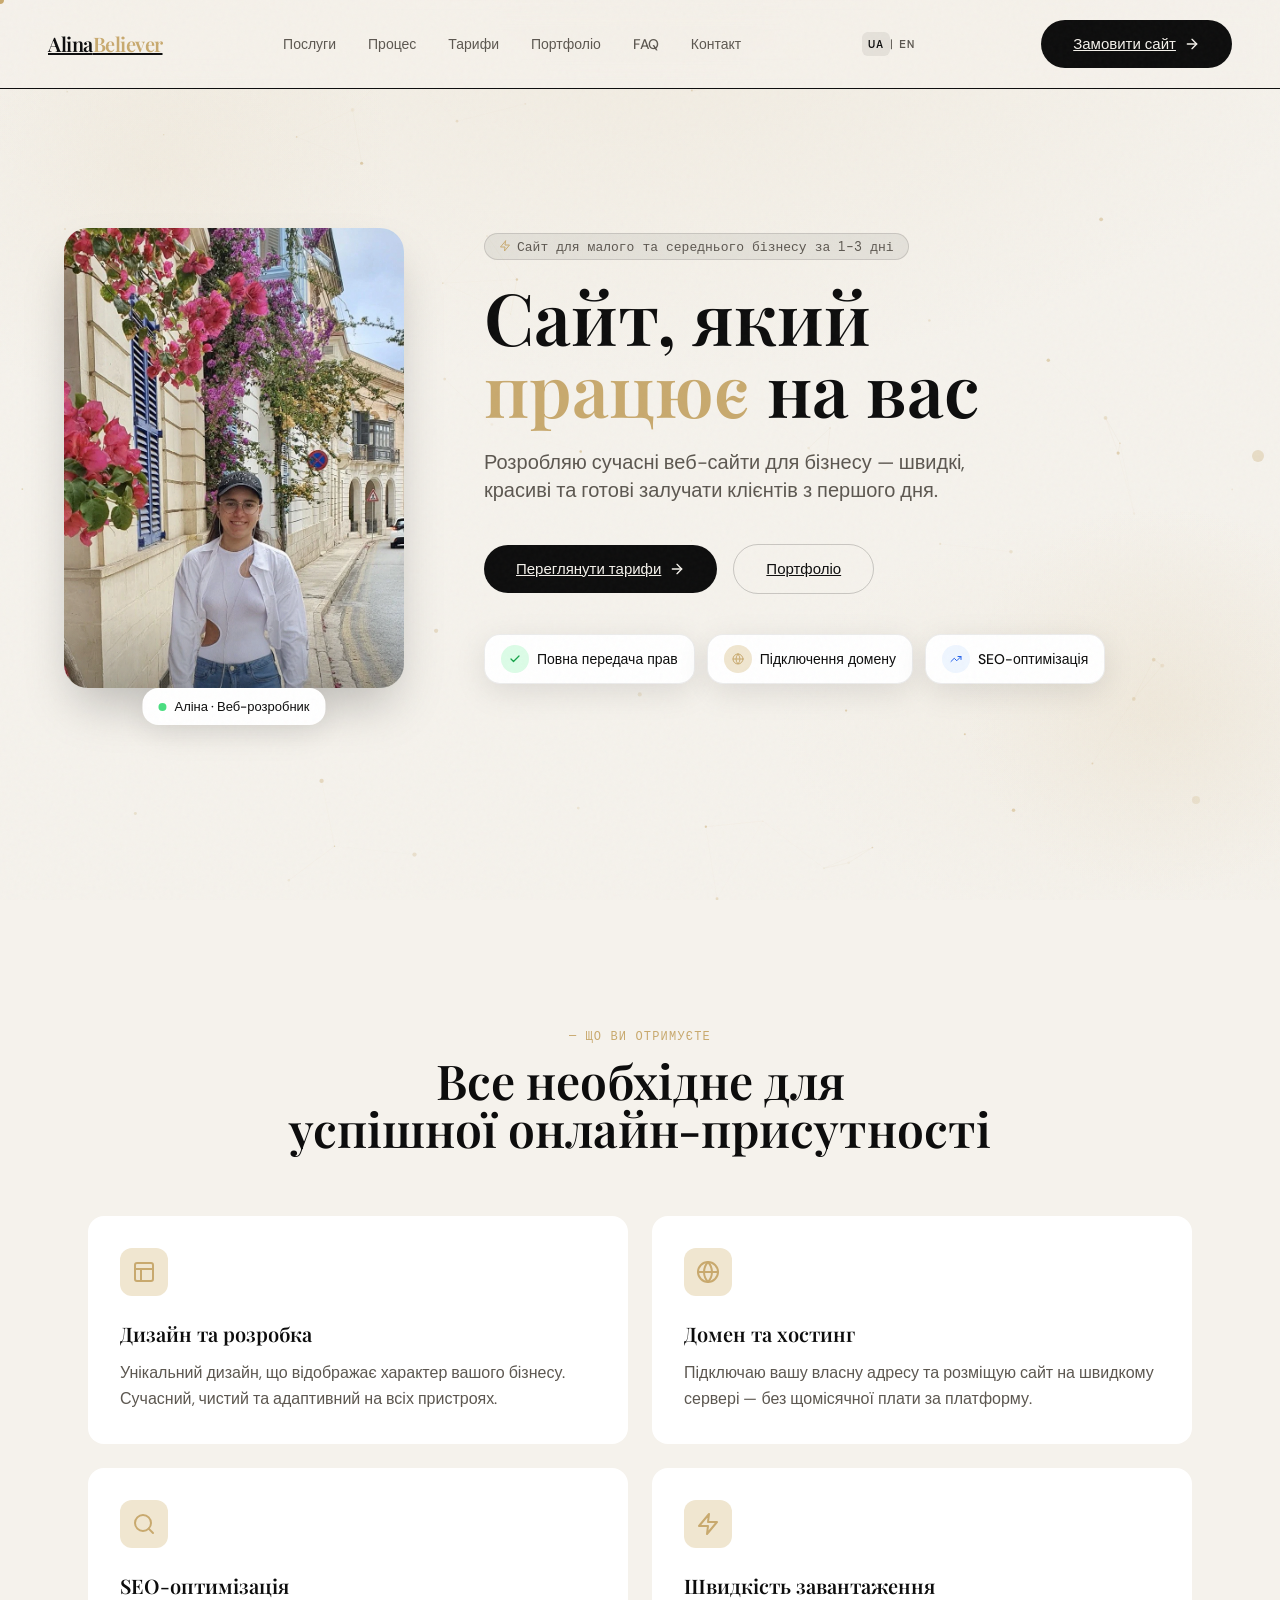
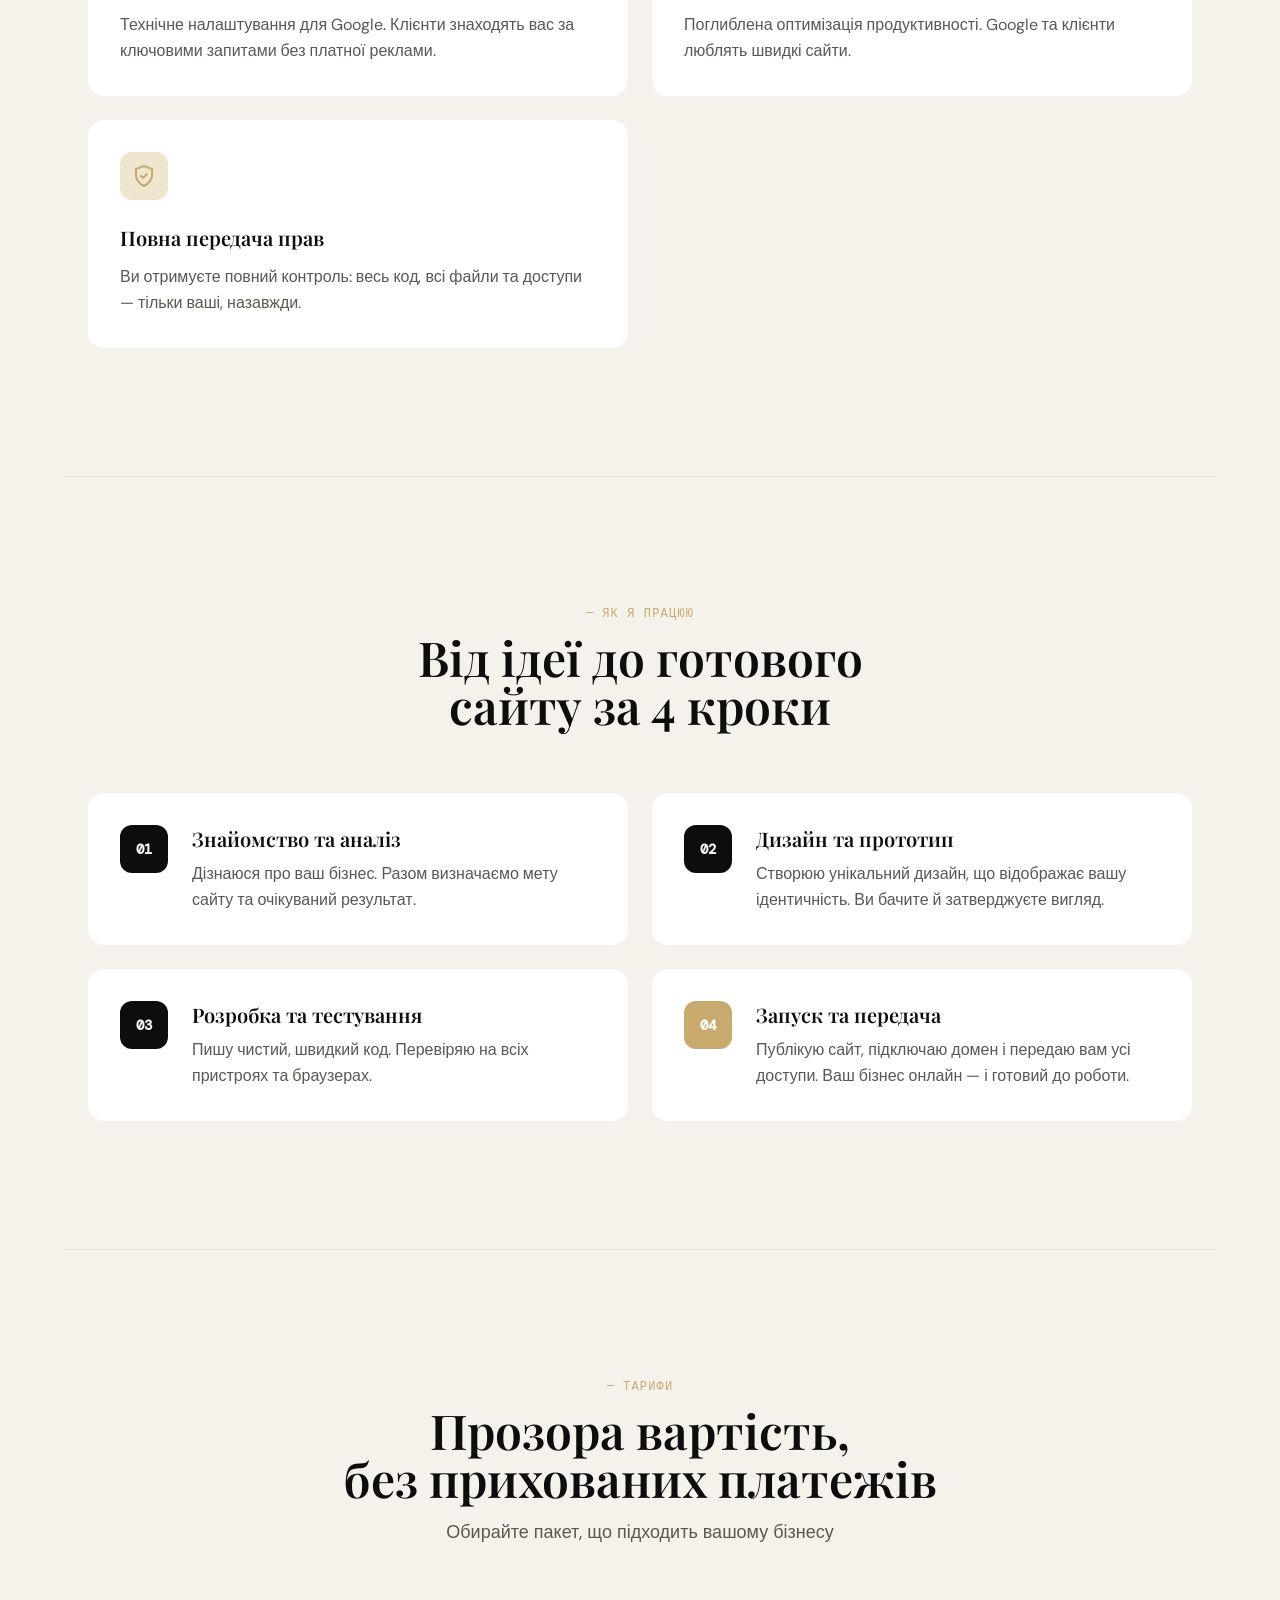
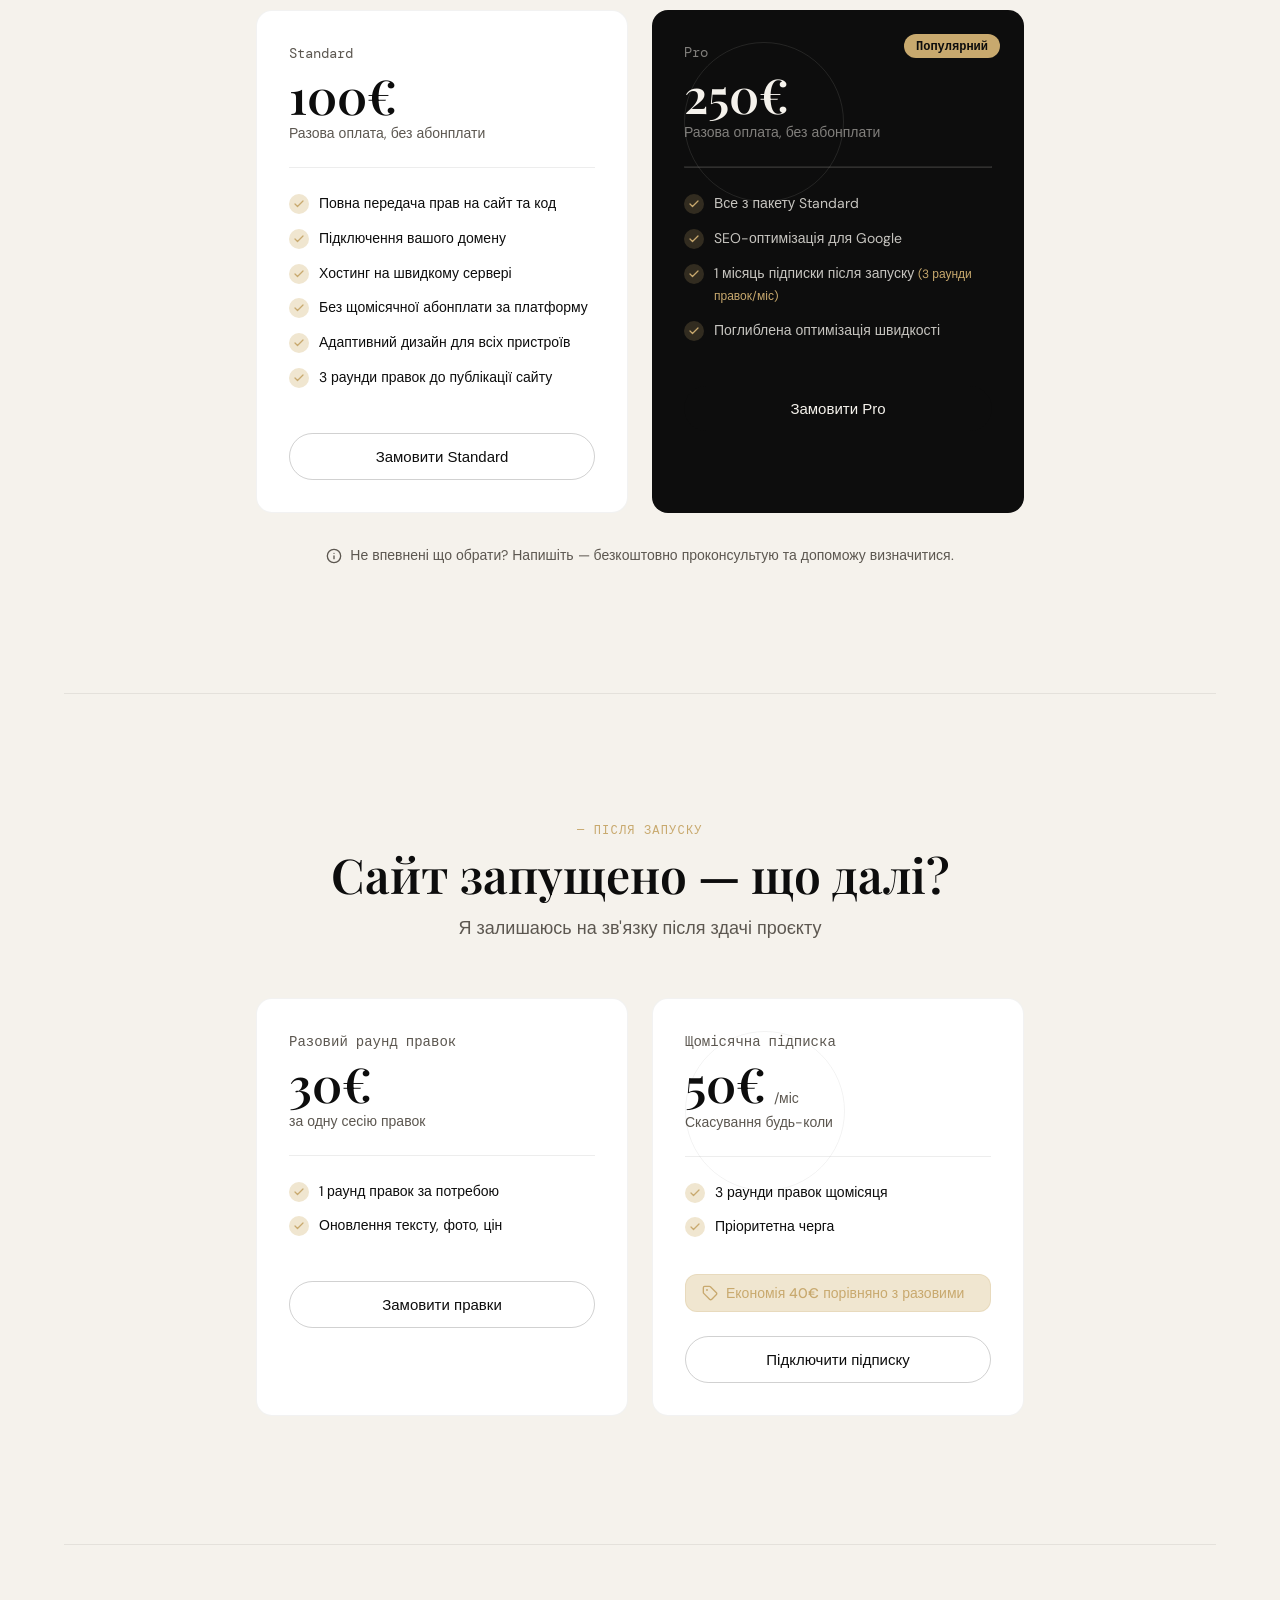
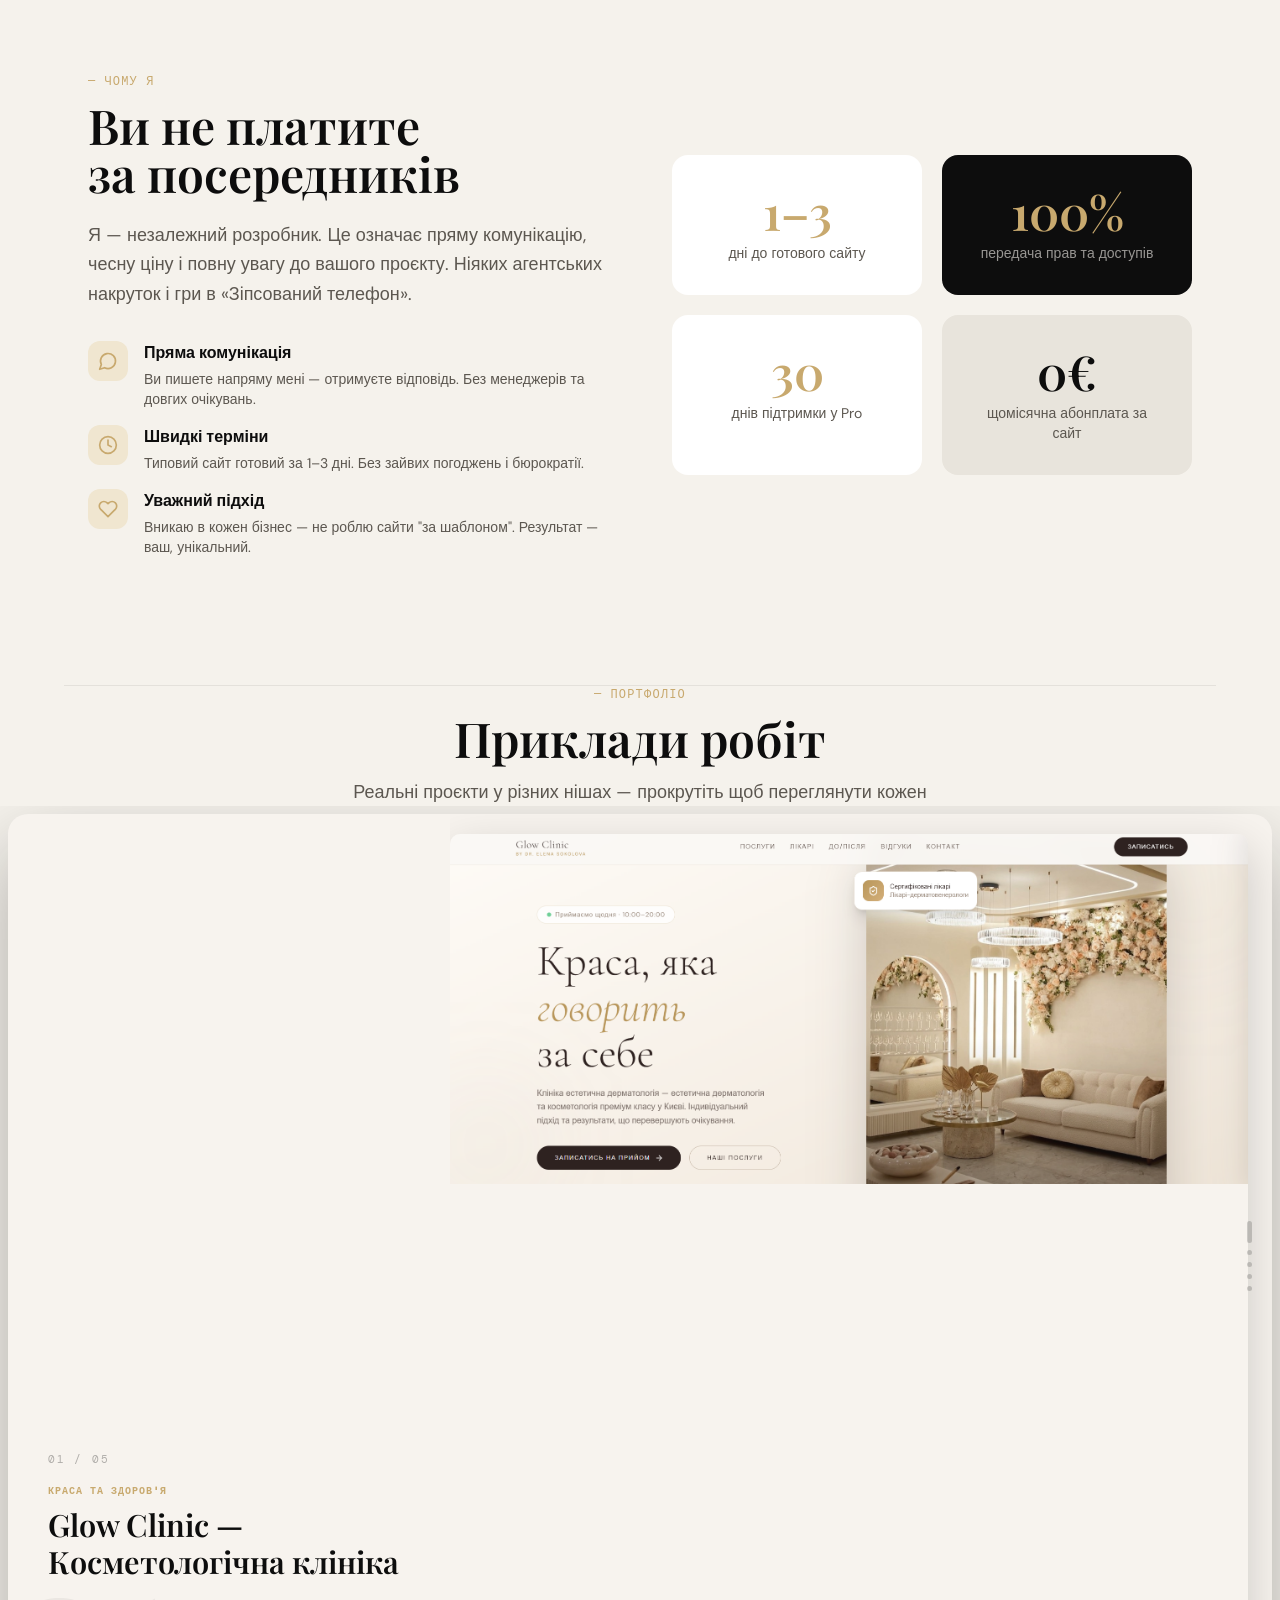
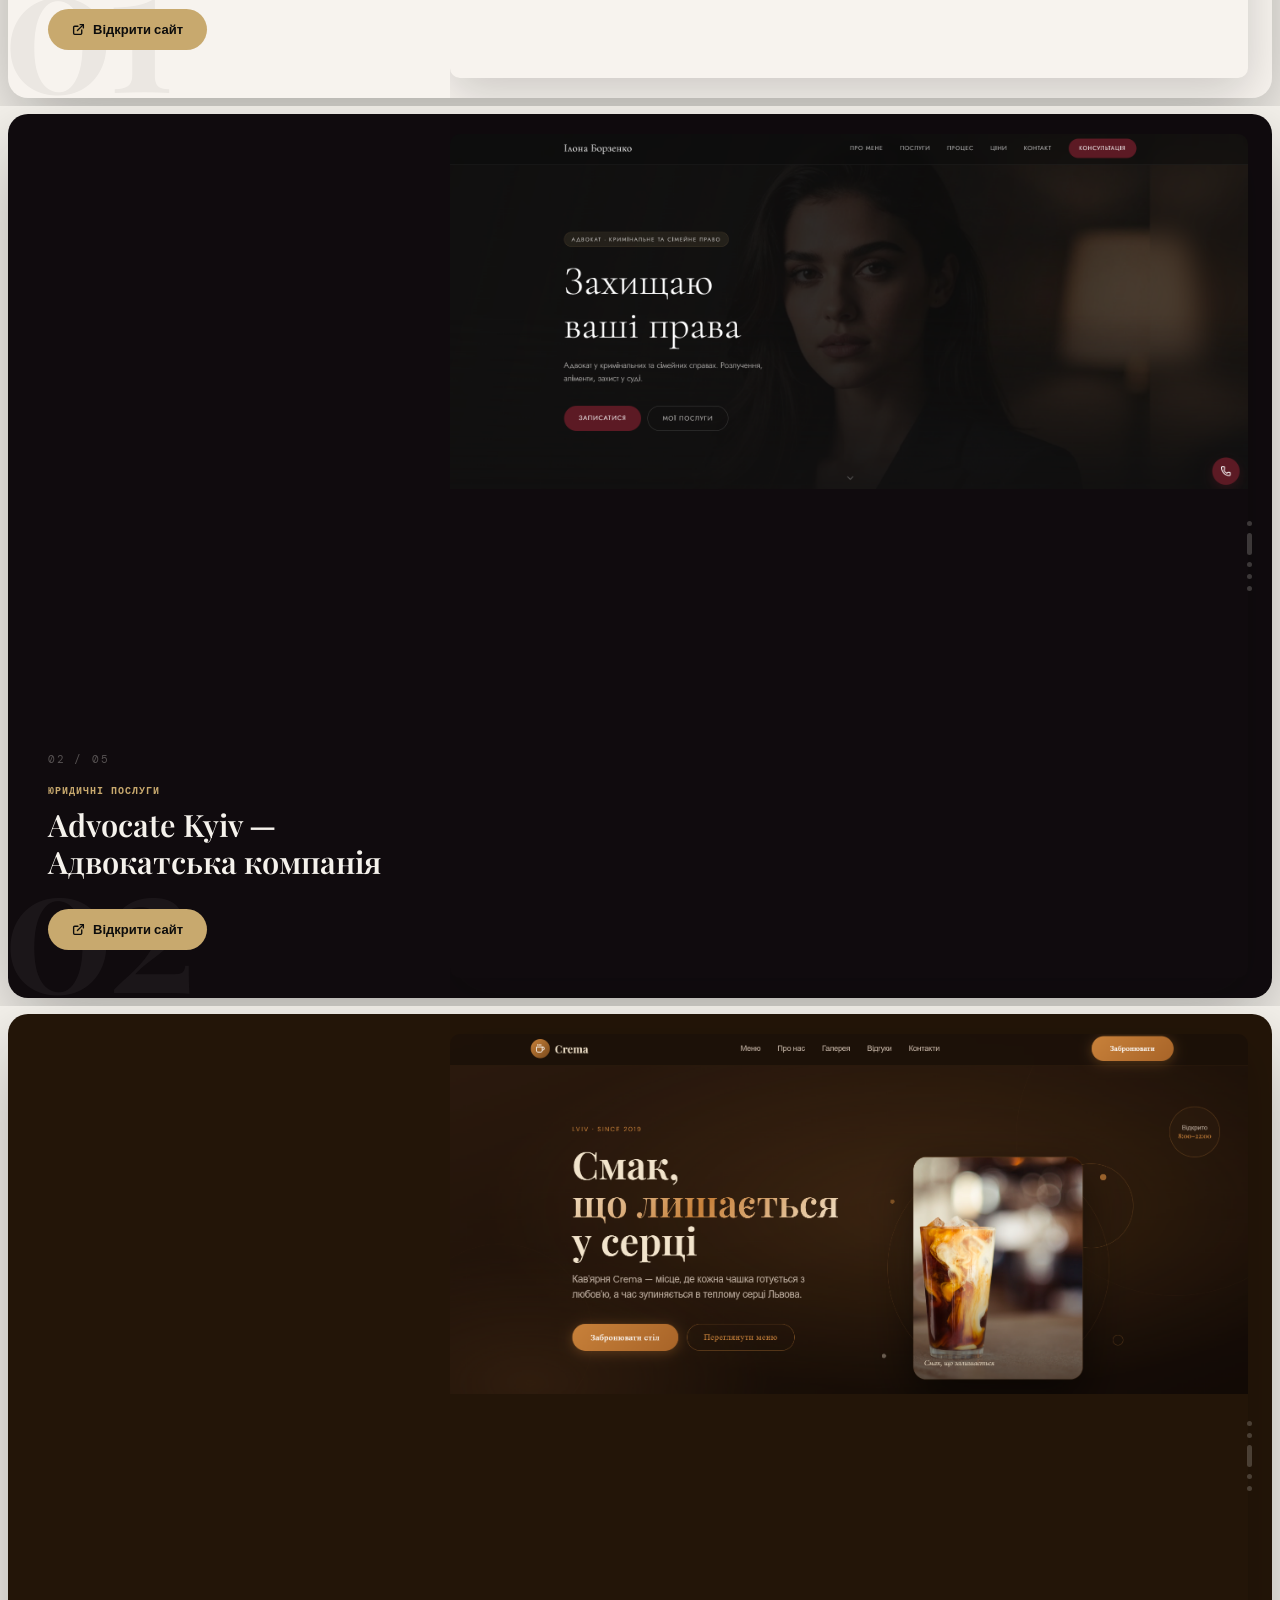
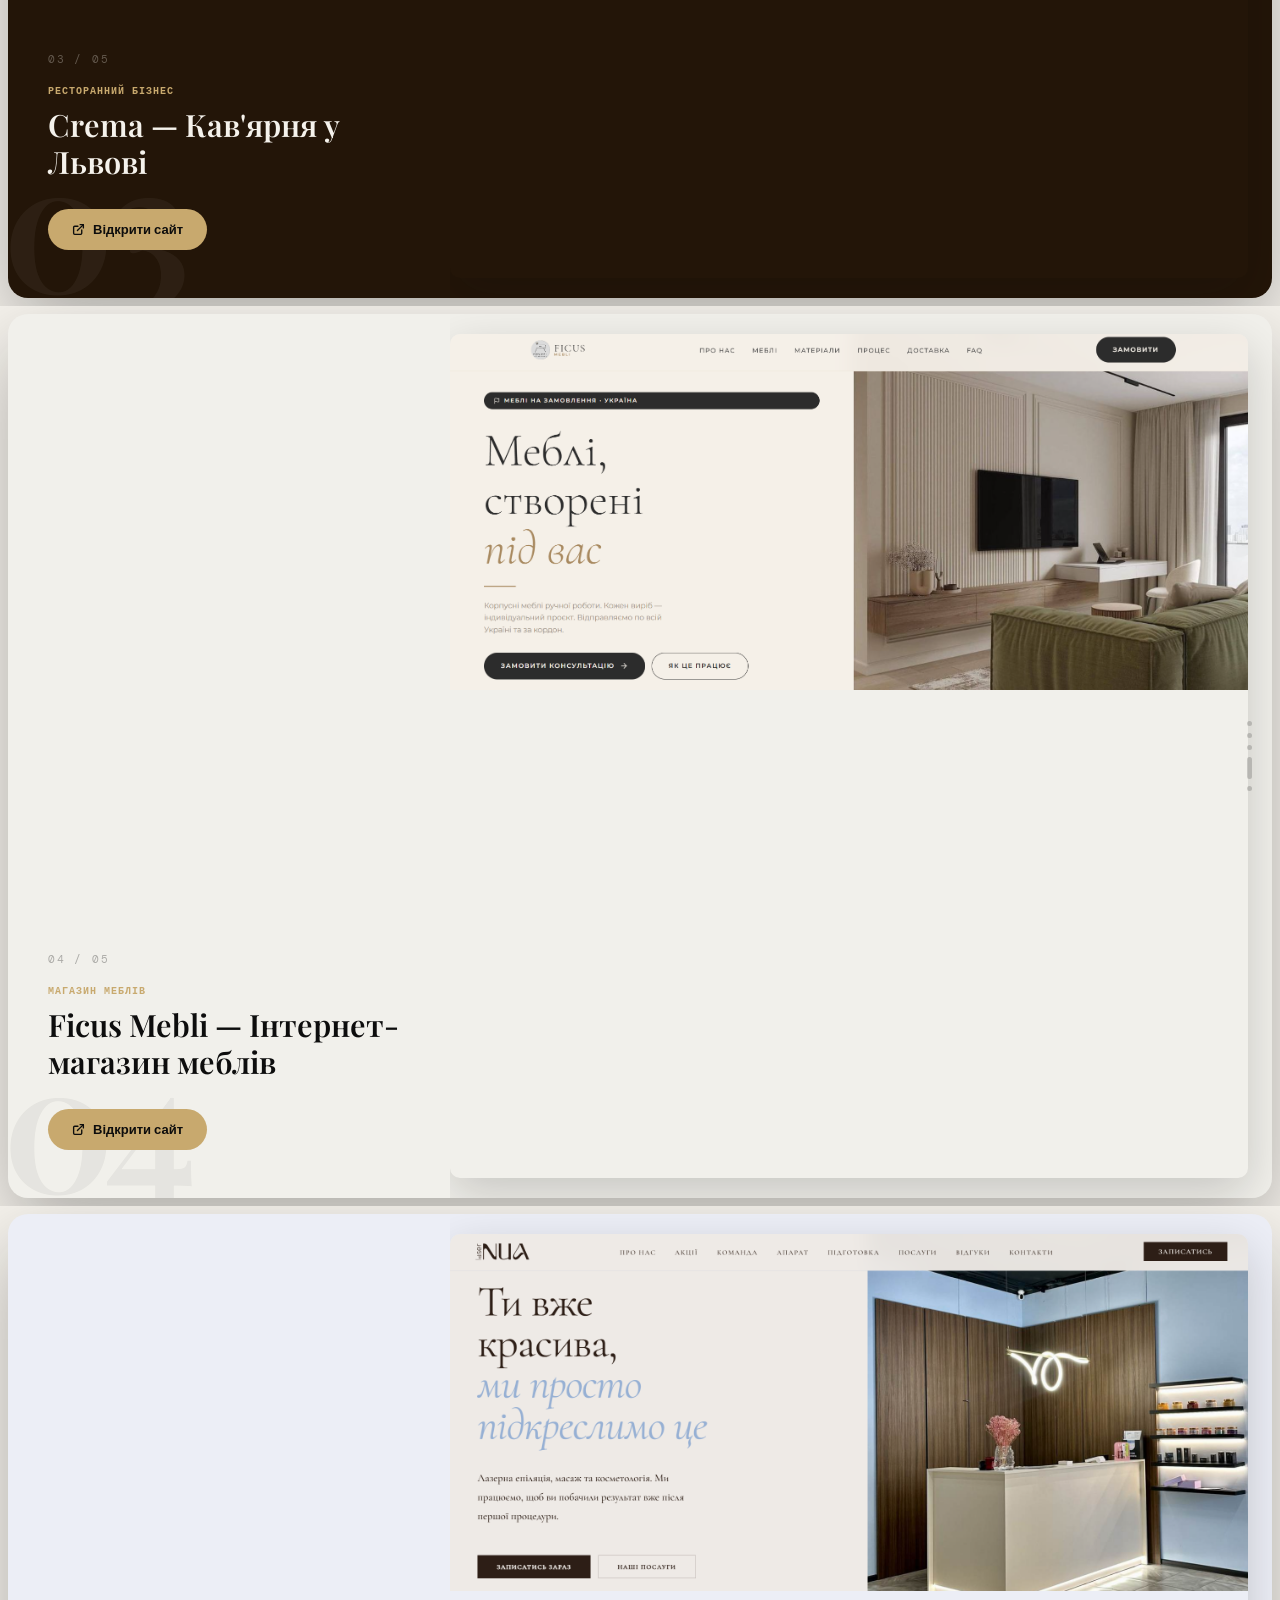
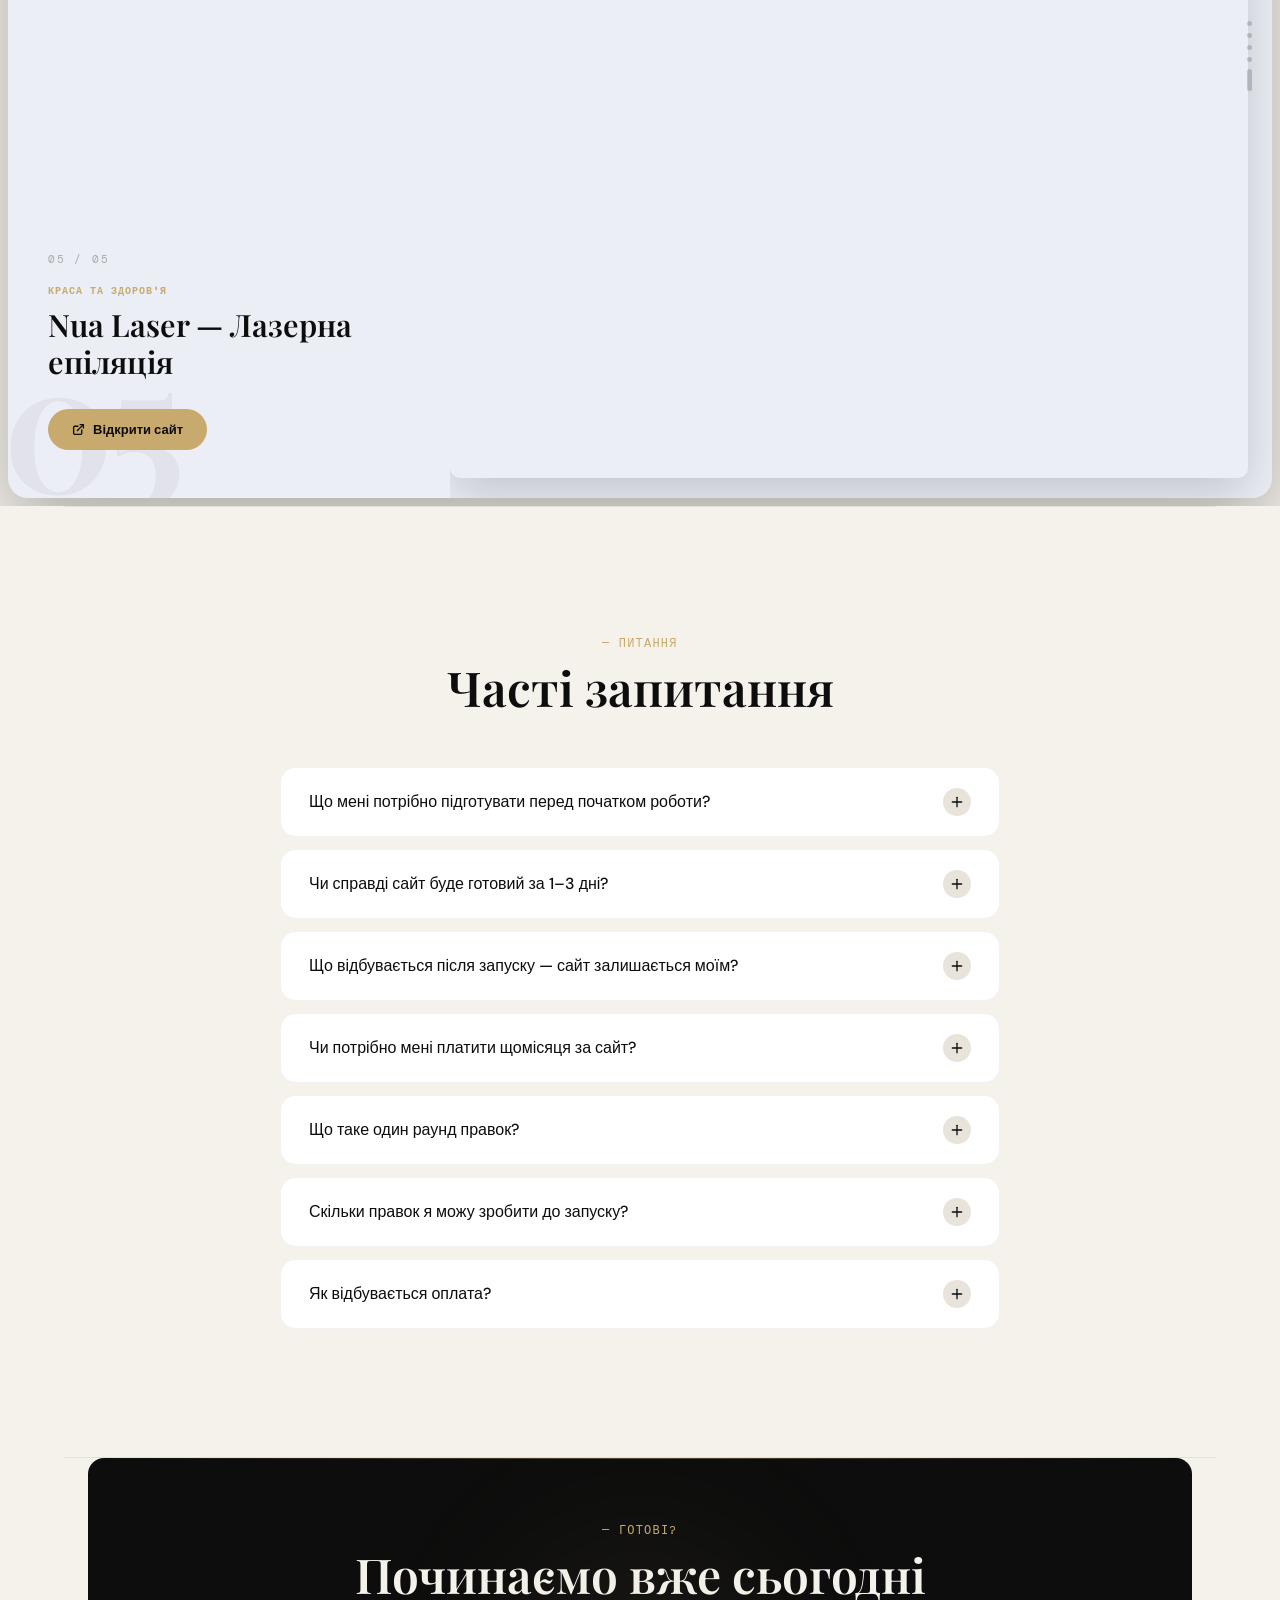
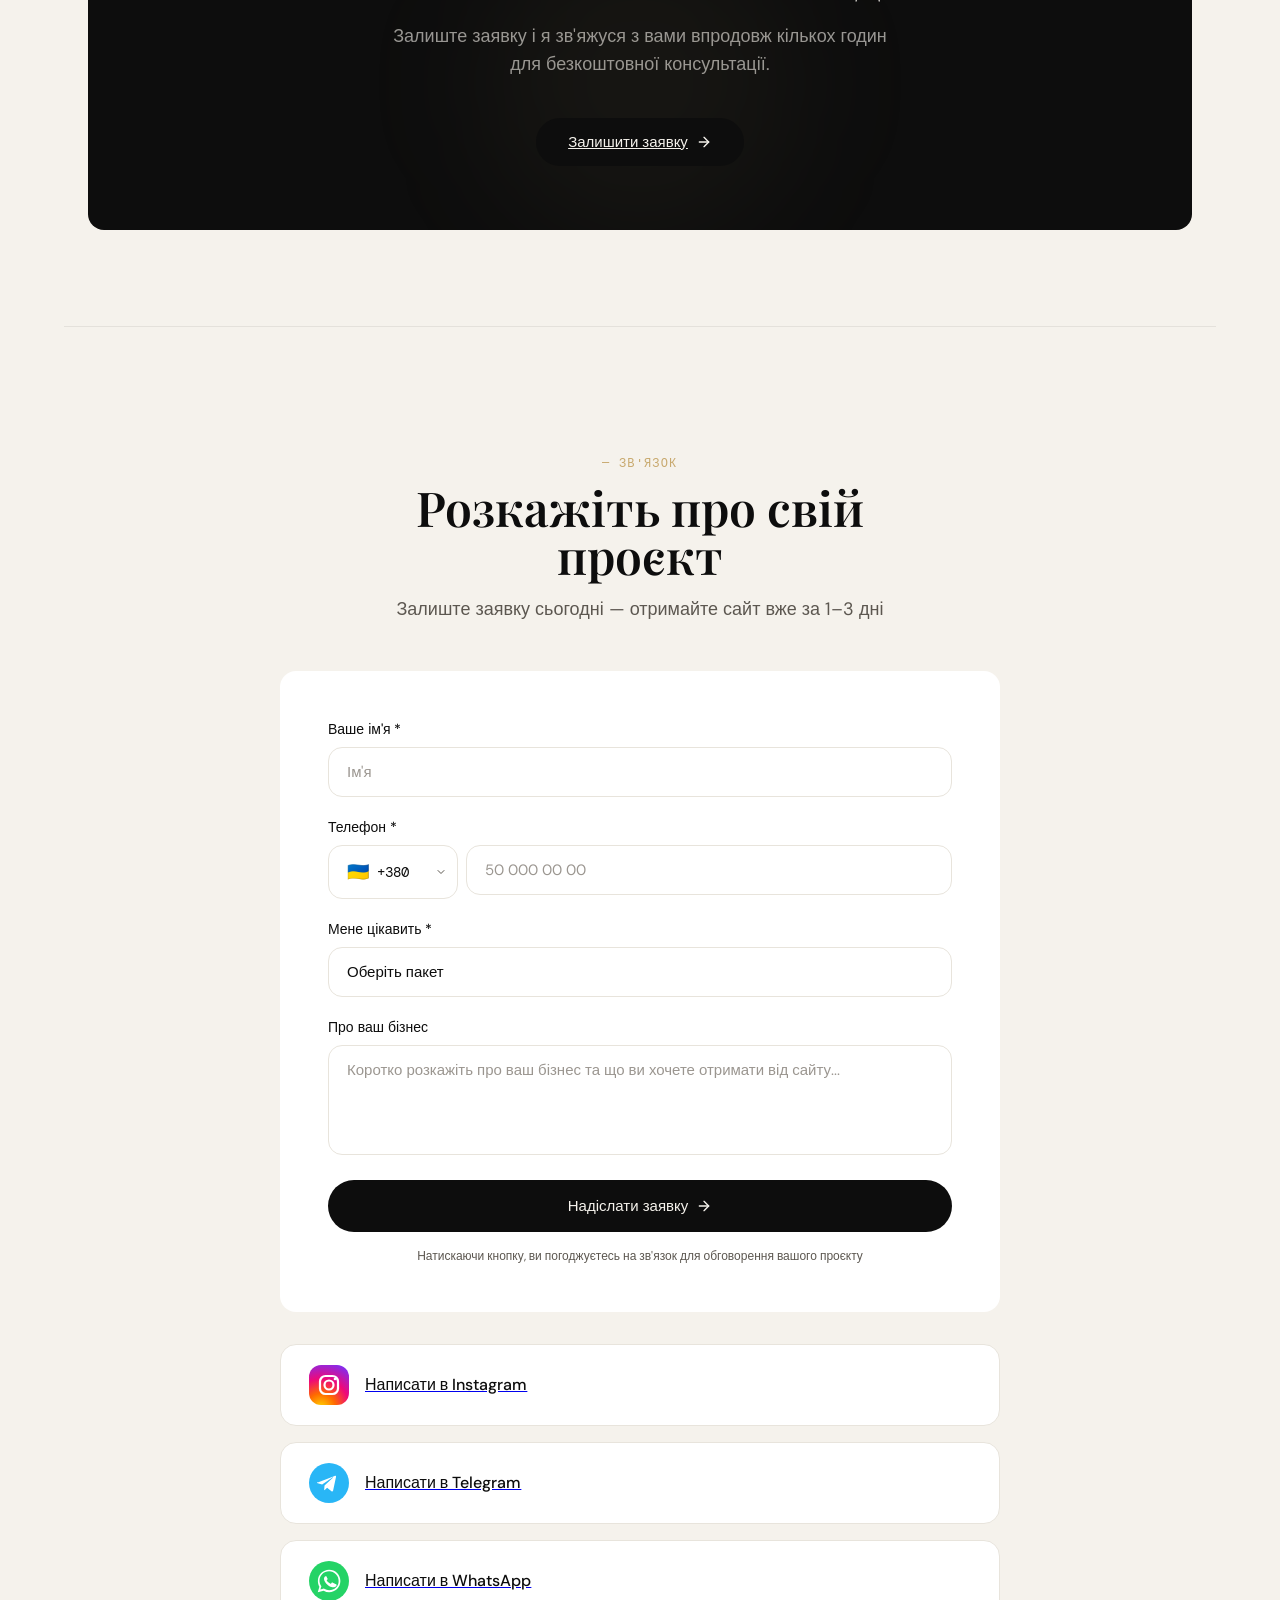
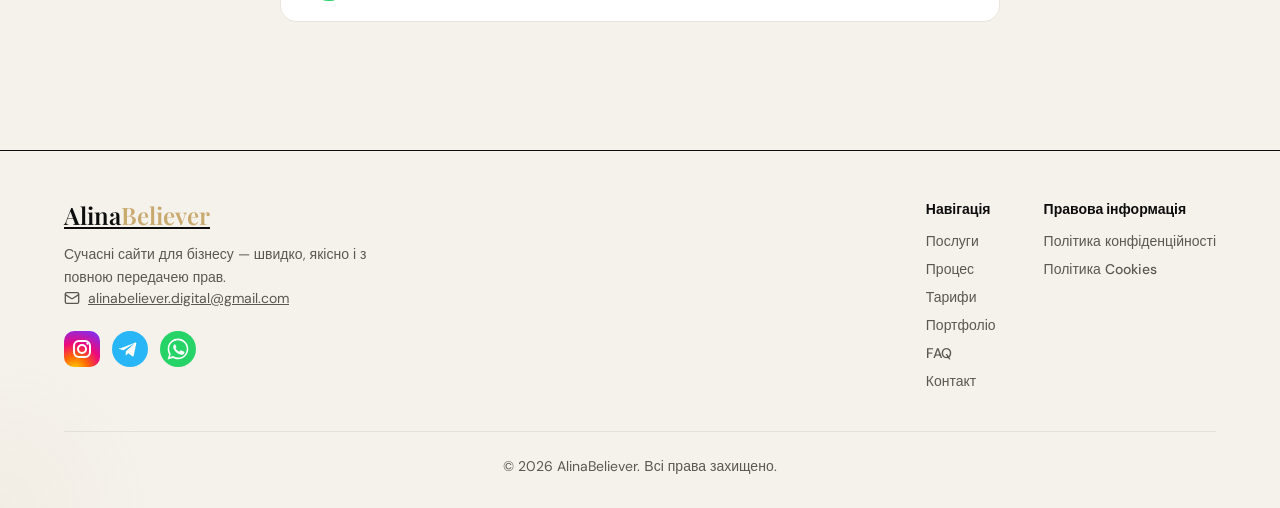
==== index.html @ e48d0f29 "Update index.html" ====
<!DOCTYPE html>
<html lang="uk">
<head>
<meta charset="UTF-8" />
<meta name="viewport" content="width=device-width, initial-scale=1.0, minimum-scale=1.0" />
<!-- Primary SEO -->
<title>AlinaBeliever — Сайти на замовлення за 1–3 дні</title>
<meta name="description" content="Розробляю сучасні сайти для малого та середнього бізнесу — швидко, якісно, з повною передачею прав. Тарифи від 100€. Результат за 1–3 дні." />
<meta name="keywords" content="сайт на замовлення, розробка сайту, веб-сайт для бізнесу, створення сайту, AlinaBeliever, сайт для малого бізнесу" />
<meta name="author" content="AlinaBeliever" />
<meta name='freelancehunt' content='e587ade072040e7'>
<meta name="google-site-verification" content="FVG9XsDQiYLBYxYD2s079yGN6IrIj2GLDQqt6EJIZ-4" />
<link rel="canonical" href="https://alinabeliever.com/" />
<link rel="alternate" hreflang="uk" href="https://alinabeliever.com/" />
<link rel="alternate" hreflang="en" href="https://alinabeliever.com/en/" />
<link rel="alternate" hreflang="x-default" href="https://alinabeliever.com/" />
<!-- Open Graph / Facebook -->
<meta property="og:type" content="website" />
<meta property="og:url" content="https://alinabeliever.com/" />
<meta property="og:title" content="AlinaBeliever — Сайти на замовлення за 1–3 дні" />
<meta property="og:description" content="Розробляю сучасні сайти для малого та середнього бізнесу — швидко, якісно, з повною передачею прав. Тарифи від 100€." />
<meta property="og:image" content="https://alinabeliever.com/og-image.jpg" />
<meta property="og:image:secure_url" content="https://alinabeliever.com/og-image.jpg" />
<meta property="og:image:type" content="image/jpeg" />
<meta property="og:image:width" content="1200" />
<meta property="og:image:height" content="630" />
<meta property="og:image:alt" content="AlinaBeliever — Сайти на замовлення за 1–3 дні" />
<meta property="og:locale" content="uk_UA" />
<meta property="og:site_name" content="AlinaBeliever" />
<!-- Twitter Card -->
<meta name="twitter:card" content="summary_large_image" />
<meta name="twitter:site" content="@alinabeliever" />
<meta name="twitter:title" content="AlinaBeliever — Сайти на замовлення за 1–3 дні" />
<meta name="twitter:description" content="Розробляю сучасні сайти для малого та середнього бізнесу — швидко, якісно, з повною передачею прав." />
<meta name="twitter:image" content="https://alinabeliever.com/og-image.jpg" />
<meta name="twitter:image:alt" content="AlinaBeliever — Сайти на замовлення за 1–3 дні" />
<!-- Favicon -->
<!-- Favicon: warm cream/gold, serif "A" on stone background -->
<link rel="icon" type="image/svg+xml" href="data:image/svg+xml,%3Csvg xmlns='http://www.w3.org/2000/svg' viewBox='0 0 100 100'%3E%3Crect width='100' height='100' rx='22' fill='%23F5F0E8'/%3E%3Crect width='100' height='100' rx='22' fill='url(%23fg)' opacity='0.6'/%3E%3Cdefs%3E%3CradialGradient id='fg' cx='70%25' cy='30%25' r='80%25'%3E%3Cstop offset='0%25' stop-color='%23F0D9B5'/%3E%3Cstop offset='100%25' stop-color='%23E8D4AA' stop-opacity='0'/%3E%3C/radialGradient%3E%3C/defs%3E%3Ctext y='82' x='50' text-anchor='middle' font-family='Georgia%2C serif' font-size='74' font-weight='400' fill='%23A0722A' opacity='0.9'%3EA%3C/text%3E%3C/svg%3E" />
<link rel="apple-touch-icon" href="data:image/svg+xml,%3Csvg xmlns='http://www.w3.org/2000/svg' viewBox='0 0 100 100'%3E%3Crect width='100' height='100' rx='22' fill='%23F5F0E8'/%3E%3Ctext y='82' x='50' text-anchor='middle' font-family='Georgia%2C serif' font-size='74' font-weight='400' fill='%23A0722A' opacity='0.9'%3EA%3C/text%3E%3C/svg%3E" />
<link rel="preload" href="style.css" as="style">
<link rel="preload" href="photo.webp" as="image" fetchpriority="high">
<link rel="dns-prefetch" href="https://formspree.io">
<link rel="dns-prefetch" href="https://fonts.gstatic.com">
<link rel="stylesheet" href="style.css" />
<!-- Schema.org structured data -->
<script type="application/ld+json">
{
"@context": "https://schema.org",
"@graph": [
{
"@type": "Person",
"@id": "https://alinabeliever.com/#person",
"name": "Аліна Кондратенко",
"alternateName": "AlinaBeliever",
"url": "https://alinabeliever.com",
"email": "alinabeliever.digital@gmail.com",
"sameAs": [
"https://www.instagram.com/alina.believer",
"https://t.me/alina_believer"
],
"jobTitle": "Веб-розробник",
"description": "Розробляю сучасні сайти для малого та середнього бізнесу — швидко, якісно, з повною передачею прав.",
"offers": [
{
"@type": "Offer",
"name": "Standard",
"price": "300",
"priceCurrency": "EUR"
},
{
"@type": "Offer",
"name": "Pro",
"price": "500",
"priceCurrency": "EUR"
}
]
},
{
"@type": "FAQPage",
"@id": "https://alinabeliever.com/#faq",
"mainEntity": [
{
"@type": "Question",
"name": "Що мені потрібно підготувати перед початком роботи?",
"acceptedAnswer": {
"@type": "Answer",
"text": "Достатньо розповісти про свій бізнес, надати логотип (якщо є) та фото. Текст і структуру сайту можу підготувати я."
}
},
{
"@type": "Question",
"name": "Чи справді сайт буде готовий за 1–3 дні?",
"acceptedAnswer": {
"@type": "Answer",
"text": "Так — з моменту, як я отримую матеріали та інформацію про ваш бізнес, починаю роботу, і сайт буде готовий за 1–3 дні."
}
},
{
"@type": "Question",
"name": "Що відбувається після запуску — сайт залишається моїм?",
"acceptedAnswer": {
"@type": "Answer",
"text": "Так, сайт повністю ваш. За бажанням можна придбати щомісячну підписку на обслуговування, яка включає 3 раунди правок на місяць — але це лише за вашим бажанням, жодних зобов'язань."
}
},
{
"@type": "Question",
"name": "Чи потрібно мені платити щомісяця за сайт?",
"acceptedAnswer": {
"@type": "Answer",
"text": "Ні. Ви платите один раз за розробку. Єдині регулярні витрати — це домен (≈10–15€/рік). Абонплати за платформу — немає."
}
},
{
"@type": "Question",
"name": "Що таке один раунд правок?",
"acceptedAnswer": {
"@type": "Answer",
"text": "Це одна сесія зворотного зв'язку з вашого боку: ви надсилаєте всі побажання та зауваження одним списком — я їх вношу. Наступний раунд починається після того, як ви переглянули оновлену версію."
}
},
{
"@type": "Question",
"name": "Як відбувається оплата?",
"acceptedAnswer": {
"@type": "Answer",
"text": "Передоплата 30%, решта — після вашого затвердження готового сайту перед публікацією. Оплата на карту або криптовалютою."
}
}
]
}
]
}
</script>
<script src="https://cdn.tailwindcss.com"></script>
<script>tailwind.config = {
theme: {
extend: {
fontFamily: {
display: ['Playfair Display', 'serif'],
body: ['DM Sans', 'sans-serif'],
mono: ['DM Mono', 'monospace'],
},
colors: {
ink: '#0D0D0D',
cream: '#F5F2EC',
stone: '#E8E4DC',
muted: '#5C5750',
accent: '#C8A96E',
'accent-light': '#F0E6D0',
},
animation: {
'fade-up': 'fadeUp 0.7s ease forwards',
'fade-in': 'fadeIn 0.6s ease forwards',
'slide-right': 'slideRight 0.6s ease forwards',
'float': 'float 6s ease-in-out infinite',
},
keyframes: {
fadeUp: {
'0%': { opacity: 0, transform: 'translateY(30px)' },
'100%': { opacity: 1, transform: 'translateY(0)' },
},
fadeIn: {
'0%': { opacity: 0 },
'100%': { opacity: 1 },
},
slideRight: {
'0%': { opacity: 0, transform: 'translateX(-20px)' },
'100%': { opacity: 1, transform: 'translateX(0)' },
},
float: {
'0%, 100%': { transform: 'translateY(0px)' },
'50%': { transform: 'translateY(-12px)' },
},
},
}
}
}</script>
<link rel="preconnect" href="https://fonts.googleapis.com" />
<link rel="preconnect" href="https://fonts.gstatic.com" crossorigin />
<link href="https://fonts.googleapis.com/css2?family=Playfair+Display:wght@400;500;600;700&family=DM+Sans:wght@300;400;500&family=DM+Mono:wght@400;500&display=swap" rel="stylesheet" />
<style>*{scroll-behavior:smooth}html{overflow-x:clip}body{background-color:#F5F2EC;color:#0D0D0D;font-family:'DM Sans',sans-serif;overflow-x:clip;max-width:100vw}.grain{position:fixed;inset:0;pointer-events:none;z-index:100;opacity:0.03;background-image:url("data:image/svg+xml,%3Csvg viewBox='0 0 256 256' xmlns='http://www.w3.org/2000/svg'%3E%3Cfilter id='noise'%3E%3CfeTurbulence type='fractalNoise' baseFrequency='0.9' numOctaves='4' stitchTiles='stitch'/%3E%3C/filter%3E%3Crect width='100%25' height='100%25' filter='url(%23noise)'/%3E%3C/svg%3E")}.hero-bg{background:radial-gradient(ellipse 80% 60% at 50% 0%,#C8A96E18 0%,transparent 70%),radial-gradient(ellipse 50% 40% at 90% 80%,#C8A96E10 0%,transparent 60%);touch-action:pan-y;overflow:clip}.tag{display:inline-flex;align-items:center;gap:6px;background:#0D0D0D10;border:1px solid #0D0D0D20;border-radius:999px;padding:4px 14px;font-size:13px;font-family:'DM Mono',monospace;color:#5C5750}.card-hover{transition:transform 0.3s ease,box-shadow 0.3s ease}.card-hover:hover{transform:translateY(-4px);box-shadow:0 20px 60px rgba(13,13,13,0.1)}.btn-primary{background:#0D0D0D;color:#F5F2EC;padding:14px 32px;border-radius:999px;font-weight:500;font-size:15px;transition:all 0.3s ease;display:inline-flex;align-items:center;gap:8px;cursor:pointer;border:none}.btn-primary:hover{background:#C8A96E;transform:translateY(-2px);box-shadow:0 8px 24px rgba(200,169,110,0.3)}.btn-outline{background:transparent;color:#0D0D0D;padding:14px 32px;border-radius:999px;font-weight:500;font-size:15px;border:1.5px solid #0D0D0D30;transition:all 0.3s ease;display:inline-flex;align-items:center;gap:8px;cursor:pointer}.btn-outline:hover{border-color:#0D0D0D;background:#0D0D0D08;transform:translateY(-2px)}.nav-link{color:#5C5750;font-size:14px;font-weight:500;transition:color 0.2s ease;text-decoration:none}.nav-link:hover{color:#0D0D0D}.section-label{font-family:'DM Mono',monospace;font-size:12px;letter-spacing:0.1em;text-transform:uppercase;color:#C8A96E;margin-bottom:12px}.divider{border:none;border-top:1px solid #0D0D0D12}.process-step{counter-increment:step}.process-num{font-family:'DM Mono',monospace;font-size:11px;color:#C8A96E;margin-bottom:8px}.floating-badge{background:white;border-radius:16px;padding:10px 16px;box-shadow:0 8px 32px rgba(13,13,13,0.1);font-size:13px;font-weight:500;white-space:nowrap}.floating-badge:not(.static){position:absolute}.reveal{opacity:0;transform:translateY(22px);transition:opacity 0.65s ease,transform 0.65s ease}.reveal.visible{opacity:1;transform:translateY(0)}.reveal-delay-1{transition-delay:0.1s}.reveal-delay-2{transition-delay:0.2s}.reveal-delay-3{transition-delay:0.3s}.form-input{width:100%;background:white;border:1.5px solid #E8E4DC;border-radius:14px;padding:14px 18px;font-family:'DM Sans',sans-serif;font-size:15px;color:#0D0D0D;transition:border-color 0.2s ease,box-shadow 0.2s ease;outline:none;resize:none}.form-input:focus{border-color:#C8A96E;box-shadow:0 0 0 3px rgba(200,169,110,0.15)}.form-input::placeholder{color:#9B9690}.form-input.error{border-color:#E05555}.error-msg{color:#E05555;font-size:12px;margin-top:4px;display:none}.error-msg.show{display:block}.success-banner{display:none;background:#0D0D0D;color:#F5F2EC;padding:20px 28px;border-radius:16px;text-align:center}.success-banner.show{display:block}.lang-btn{background:none;border:none;cursor:pointer;font-family:'DM Mono',monospace;font-size:12px;font-weight:500;color:var(--muted);letter-spacing:0.08em;padding:4px 6px;border-radius:6px;transition:color 0.2s ease,background 0.2s ease}.lang-btn:hover{color:var(--ink)}.lang-btn.active-lang{color:var(--ink);background:rgba(13,13,13,0.07)}.mobile-cta-bar{display:none;position:fixed;bottom:calc(24px + env(safe-area-inset-bottom,0px));right:20px;z-index:60;width:fit-content;transition:opacity 0.3s ease}.mobile-cta-btn{display:inline-flex;align-items:center;gap:8px;background:#0D0D0D;color:#F5F2EC;font-family:'DM Sans',sans-serif;font-size:14px;font-weight:500;padding:13px 22px;border-radius:999px;text-decoration:none;box-shadow:0 6px 28px rgba(13,13,13,0.35);transition:background 0.2s ease,transform 0.2s ease;white-space:nowrap}.mobile-cta-btn:active{transform:scale(0.97);background:#C8A96E;color:#0D0D0D}@media (max-width:767px){.mobile-cta-bar{display:block}#cookie-banner{bottom:calc(90px + env(safe-area-inset-bottom,0px));z-index:70}}#mobile-menu{display:none}#mobile-menu.open{display:flex}.plan-card{transition:all 0.3s ease}.plan-card.popular{background:#0D0D0D;color:#F5F2EC}.check-item{display:flex;align-items:flex-start;gap:10px;margin-bottom:12px}.check-icon{flex-shrink:0;margin-top:2px}@keyframes marquee{from{transform:translateX(0)}to{transform:translateX(-50%)}}.marquee-track{display:flex;animation:marquee 80s linear infinite;width:max-content}.marquee-track:hover{animation-play-state:paused}.cursor-dot{width:8px;height:8px;background:#C8A96E;border-radius:50%;position:fixed;pointer-events:none;z-index:9999;transform:translate(-50%,-50%);transition:transform 0.1s ease;display:none}@media (min-width:1024px){.cursor-dot{display:block}}
/* ─── PORTFOLIO SCROLL STACK ─── */
.port-stack-wrap{height:calc(5 * 100vh);}
.port-stack-item{position:sticky;top:0;height:100vh;overflow:hidden;will-change:transform;}
.port-stack-item:nth-child(1){z-index:1;}
.port-stack-item:nth-child(2){z-index:2;}
.port-stack-item:nth-child(3){z-index:3;}
.port-stack-item:nth-child(4){z-index:4;}
.port-stack-item:nth-child(5){z-index:5;}
.port-stack-card{
  position:absolute;inset:8px;
  border-radius:20px;overflow:hidden;
  box-shadow:0 32px 80px rgba(13,13,13,0.3);
  display:flex;transform-origin:top center;will-change:transform;
}
/* Per-card backgrounds */
.port-stack-item:nth-child(1) .port-stack-card{background:#F7F3EE;}
.port-stack-item:nth-child(2) .port-stack-card{background:#100B0E;}
.port-stack-item:nth-child(3) .port-stack-card{background:#231508;}
.port-stack-item:nth-child(4) .port-stack-card{background:#F1F0EB;}
.port-stack-item:nth-child(5) .port-stack-card{background:#ECEEF6;}
/* Info panel */
.port-split-info{
  width:35%;flex-shrink:0;
  display:flex;flex-direction:column;justify-content:flex-end;
  padding:48px 40px;position:relative;overflow:hidden;
}
/* Big decorative number behind text */
.port-deco-num{
  position:absolute;bottom:-10px;left:-6px;
  font-family:'Playfair Display',serif;
  font-size:clamp(100px,14vw,200px);font-weight:600;line-height:1;
  pointer-events:none;z-index:0;letter-spacing:-0.05em;
}
.port-stack-item:nth-child(1) .port-deco-num,
.port-stack-item:nth-child(4) .port-deco-num,
.port-stack-item:nth-child(5) .port-deco-num{color:rgba(13,13,13,0.05);}
.port-stack-item:nth-child(2) .port-deco-num,
.port-stack-item:nth-child(3) .port-deco-num{color:rgba(245,242,236,0.05);}
/* Info content */
.port-info-content{position:relative;z-index:1;}
.port-info-num{
  font-family:'DM Mono',monospace;font-size:11px;letter-spacing:0.16em;
  margin-bottom:18px;display:block;
}
.port-info-cat{
  font-family:'DM Mono',monospace;font-size:10px;font-weight:600;
  text-transform:uppercase;letter-spacing:0.1em;color:#C8A96E;
  margin-bottom:10px;display:block;
}
.port-info-title{
  font-family:'Playfair Display',serif;font-weight:600;line-height:1.2;
  margin:0 0 28px;font-size:clamp(20px,2.4vw,32px);
}
.port-info-visit{
  display:inline-flex;align-items:center;gap:8px;
  background:#C8A96E;color:#0D0D0D;
  font-family:'DM Sans',sans-serif;font-size:13px;font-weight:600;
  padding:12px 24px;border-radius:999px;text-decoration:none;
  white-space:nowrap;transition:background 0.2s,transform 0.2s ease;
  align-self:flex-start;
}
.port-info-visit:hover{background:#b8954f;transform:scale(1.04);}
/* Text colours: light cards */
.port-stack-item:nth-child(1) .port-info-num,
.port-stack-item:nth-child(4) .port-info-num,
.port-stack-item:nth-child(5) .port-info-num{color:rgba(13,13,13,0.3);}
.port-stack-item:nth-child(1) .port-info-title,
.port-stack-item:nth-child(4) .port-info-title,
.port-stack-item:nth-child(5) .port-info-title{color:#0D0D0D;}
/* Text colours: dark cards */
.port-stack-item:nth-child(2) .port-info-num,
.port-stack-item:nth-child(3) .port-info-num{color:rgba(245,242,236,0.3);}
.port-stack-item:nth-child(2) .port-info-title,
.port-stack-item:nth-child(3) .port-info-title{color:#F5F2EC;}
/* Photo panel */
.port-split-photo{flex:1;overflow:hidden;display:flex;align-items:flex-start;justify-content:center;padding:20px 24px 20px 0;}
.port-split-photo img{
  width:100%;height:100%;
  object-fit:contain;object-position:top center;
  border-radius:10px;
  box-shadow:0 16px 48px rgba(13,13,13,0.18);
}
/* Dots nav */
.port-dots-nav{
  position:absolute;right:20px;top:50%;transform:translateY(-50%);
  display:flex;flex-direction:column;gap:7px;align-items:center;
  z-index:10;pointer-events:none;
}
.port-dots-nav span{display:block;border-radius:999px;width:5px;height:5px;transition:all 0.3s ease;}
.port-stack-item:nth-child(1) .port-dots-nav span,
.port-stack-item:nth-child(4) .port-dots-nav span,
.port-stack-item:nth-child(5) .port-dots-nav span{background:rgba(13,13,13,0.18);}
.port-stack-item:nth-child(2) .port-dots-nav span,
.port-stack-item:nth-child(3) .port-dots-nav span{background:rgba(245,242,236,0.2);}
.port-dots-nav span.pdn-active{background:#C8A96E;height:22px;}
/* Mobile — flex-column + sticky, кожна картка виїжджає знизу і накладається */
@media(max-width:768px){
  .port-stack-wrap{height:auto!important;display:flex;flex-direction:column;}
  .port-stack-item{
    position:sticky!important;top:68px!important;
    height:auto!important;max-height:85vh!important;
    overflow:hidden!important;will-change:transform!important;
    margin-bottom:20px!important;
  }
  .port-stack-item:last-child{margin-bottom:0!important;}
  .port-stack-card{
    position:relative!important;inset:auto!important;
    border-radius:18px!important;flex-direction:column!important;
    height:auto!important;max-height:calc(85vh - 12px)!important;
    margin:6px!important;overflow:hidden!important;
    transform-origin:top center!important;
    box-shadow:0 20px 60px rgba(13,13,13,0.28)!important;
  }
  .port-split-photo{
    flex:1!important;width:100%!important;
    height:auto!important;min-height:0!important;
    padding:10px 10px 0!important;overflow:hidden!important;
    display:flex!important;align-items:flex-start!important;justify-content:center!important;
  }
  .port-split-photo img{
    width:100%!important;height:100%!important;
    object-fit:contain!important;object-position:top center!important;
    border-radius:10px!important;box-shadow:none!important;
  }
  .port-split-info{
    width:100%!important;flex:none!important;
    padding:14px 18px 20px!important;
    justify-content:flex-start!important;overflow:hidden!important;
  }
  .port-deco-num{display:none!important;}
  .port-dots-nav{display:none!important;}
  .port-info-title{font-size:16px!important;margin-bottom:10px!important;}
  .port-info-num{margin-bottom:6px!important;}
  .port-info-visit{align-self:flex-start!important;}
}
@media(max-width:440px){
  .port-split-info{padding:12px 14px 16px!important;}
  .port-info-title{font-size:14px!important;}
}
/* ── GSAP 3D card animation — послуги / процес ── */
#послуги .card-hover,#процес .card-hover{will-change:transform,opacity;}
#послуги>div.grid,#процес>div.grid{perspective:1000px;}</style>
</head>
<body>
<div class="grain"></div>
<div class="cursor-dot" id="cursor"></div>
<!-- NAV -->
<nav class="fixed top-0 left-0 right-0 z-50 flex items-center justify-between px-6 md:px-12 py-5 backdrop-blur-md bg-cream/80 border-b border-ink/5">
<a href="#" class="font-display text-xl font-semibold tracking-tight text-ink">
Alina<span class="text-accent">Believer</span>
</a>
<div class="hidden md:flex items-center gap-8">
<a href="#послуги" class="nav-link"><span id="tl-nav-services">Послуги</span></a>
<a href="#процес" class="nav-link"><span id="tl-nav-process">Процес</span></a>
<a href="#тарифи" class="nav-link"><span id="tl-nav-pricing">Тарифи</span></a>
<a href="#портфоліо" class="nav-link"><span id="tl-nav-portfolio">Портфоліо</span></a>
<a href="#faq" class="nav-link"><span id="tl-nav-faq">FAQ</span></a>
<a href="#контакт" class="nav-link"><span id="tl-nav-contact">Контакт</span></a>
</div>
<!-- Lang switcher -->
<div class="hidden md:flex items-center gap-1 mr-2">
<button onclick="setLang('uk')" id="btn-uk" class="lang-btn active-lang" aria-label="Українська">UA</button>
<span class="text-muted" style="font-size:12px;">|</span>
<button onclick="setLang('en')" id="btn-en" class="lang-btn" aria-label="English">EN</button>
</div>
<a href="#контакт" class="hidden md:inline-flex btn-primary py-3 px-6 text-sm">
<span id="tl-nav-cta">Замовити сайт</span> <svg class="w-4 h-4" aria-hidden="true" xmlns="http://www.w3.org/2000/svg" viewBox="0 0 24 24" fill="none" stroke="currentColor" stroke-width="2" stroke-linecap="round" stroke-linejoin="round"><path d="M5 12h14"/><path d="m12 5 7 7-7 7"/></svg>
</a>
<div class="flex md:hidden items-center gap-0 mr-2 border border-ink/10 rounded-full bg-white/90" style="padding:2px;">
<button onclick="setLang('uk')" id="btn-uk-nav" class="lang-btn active-lang" aria-label="Українська" style="padding:5px 9px;font-size:11px;">UA</button>
<button onclick="setLang('en')" id="btn-en-nav" class="lang-btn" aria-label="English" style="padding:5px 9px;font-size:11px;">EN</button>
</div>
<button id="burger" class="md:hidden p-2" onclick="toggleMenu()">
<svg class="w-5 h-5" aria-hidden="true" xmlns="http://www.w3.org/2000/svg" viewBox="0 0 24 24" fill="none" stroke="currentColor" stroke-width="2" stroke-linecap="round" stroke-linejoin="round"><line x1="4" x2="20" y1="12" y2="12"/><line x1="4" x2="20" y1="6" y2="6"/><line x1="4" x2="20" y1="18" y2="18"/></svg>
</button>
</nav>
<!-- MOBILE MENU -->
<div id="mobile-menu" class="fixed inset-0 z-40 flex-col bg-cream pt-20 px-6 pb-8 gap-6">
<a href="#послуги" onclick="toggleMenu()" class="text-2xl font-display font-medium py-3 border-b border-ink/10 block"><span id="tl-mob-services">Послуги</span></a>
<a href="#процес" onclick="toggleMenu()" class="text-2xl font-display font-medium py-3 border-b border-ink/10 block"><span id="tl-mob-process">Процес</span></a>
<a href="#тарифи" onclick="toggleMenu()" class="text-2xl font-display font-medium py-3 border-b border-ink/10 block"><span id="tl-mob-pricing">Тарифи</span></a>
<a href="#портфоліо" onclick="toggleMenu()" class="text-2xl font-display font-medium py-3 border-b border-ink/10 block"><span id="tl-mob-portfolio">Портфоліо</span></a>
<a href="#faq" onclick="toggleMenu()" class="text-2xl font-display font-medium py-3 border-b border-ink/10 block"><span id="tl-mob-faq">FAQ</span></a>
<a href="#контакт" onclick="toggleMenu()" class="text-2xl font-display font-medium py-3 border-b border-ink/10 block"><span id="tl-mob-contact">Контакт</span></a>
<div class="flex items-center gap-3 py-3">
<button onclick="setLang('uk')" id="btn-uk-mob" class="lang-btn active-lang">UA</button>
<span class="text-muted">|</span>
<button onclick="setLang('en')" id="btn-en-mob" class="lang-btn">EN</button>
</div>
<a href="#контакт" onclick="toggleMenu()" class="btn-primary justify-center mt-4"><span id="tl-mob-cta">Замовити сайт</span></a>
</div>
<main id="main-content">
<!-- HERO -->
<section class="hero-bg min-h-screen flex items-center pt-24 pb-20 px-6 relative overflow-hidden">
<!-- Subtle background decorative dots -->
<div class="absolute top-1/2 right-4 w-3 h-3 rounded-full bg-accent/30 animate-float" style="animation-delay:1s;"></div>
<div class="absolute bottom-24 right-20 w-2 h-2 rounded-full bg-accent/20 animate-float" style="animation-delay:2.5s;"></div>
<div class="max-w-6xl mx-auto w-full flex flex-col lg:flex-row items-center gap-10 lg:gap-20">
<!-- LEFT: Photo -->
<div class="relative flex-shrink-0 animate-fade-in order-2 lg:order-1" style="animation-delay:0.3s;">
<div class="absolute -inset-3 rounded-3xl border border-accent/25 animate-float" style="animation-delay:0.5s;"></div>
<div class="relative w-60 h-80 sm:w-72 sm:h-96 lg:w-[340px] lg:h-[460px] rounded-3xl overflow-hidden shadow-2xl">
<img src="photo.webp" srcset="photo-mobile.webp 480w, photo.webp 768w" sizes="(max-width: 640px) 240px, (max-width: 1024px) 288px, 340px" alt="Аліна Кондратенко — веб-розробник" class="w-full h-full object-cover object-top" fetchpriority="high" loading="eager" />
<div class="absolute bottom-0 left-0 right-0 h-20 bg-gradient-to-t from-ink/25 to-transparent"></div>
</div>
<div class="absolute -bottom-4 left-1/2 -translate-x-1/2 floating-badge flex items-center gap-2 whitespace-nowrap">
<div class="w-2 h-2 rounded-full bg-green-400 animate-pulse"></div>
<span id="tl-hero-name">Аліна · Веб-розробник</span>
</div>
</div>
<!-- RIGHT: Text -->
<div class="flex-1 text-center lg:text-left order-1 lg:order-2">
<div class="tag mb-5 animate-fade-in inline-flex">
<svg class="w-3 h-3 text-accent" aria-hidden="true" xmlns="http://www.w3.org/2000/svg" viewBox="0 0 24 24" fill="none" stroke="currentColor" stroke-width="2" stroke-linecap="round" stroke-linejoin="round"><polygon points="13 2 3 14 12 14 11 22 21 10 12 10 13 2"/></svg>
<span id="tl-hero-tag">Сайт для малого та середнього бізнесу за 1–3 дні</span>
</div>
<h1 class="font-display text-5xl md:text-6xl lg:text-7xl font-semibold leading-tight mb-6 animate-fade-up" style="animation-delay:0.1s;">
<span id="tl-hero-h1a">Сайт, який</span><br/>
<span class="text-accent" id="tl-hero-h1b">працює</span> <span id="tl-hero-h1c">на вас</span>
</h1>
<p class="text-muted text-lg md:text-xl leading-relaxed mb-10 animate-fade-up max-w-lg mx-auto lg:mx-0" style="animation-delay:0.2s;">
<span id="tl-hero-sub">Розробляю сучасні веб-сайти для бізнесу — швидкі, красиві та готові залучати клієнтів з першого дня.</span>
</p>
<div class="flex flex-col sm:flex-row gap-4 items-center justify-center lg:justify-start animate-fade-up mb-10" style="animation-delay:0.3s;">
<a href="#тарифи" class="btn-primary">
<span id="tl-hero-btn1">Переглянути тарифи</span> <svg class="w-4 h-4" aria-hidden="true" xmlns="http://www.w3.org/2000/svg" viewBox="0 0 24 24" fill="none" stroke="currentColor" stroke-width="2" stroke-linecap="round" stroke-linejoin="round"><path d="M5 12h14"/><path d="m12 5 7 7-7 7"/></svg>
</a>
<a href="#портфоліо" class="btn-outline">
<span id="tl-hero-btn2">Портфоліо</span>
</a>
</div>
<!-- Badges — рівний ряд -->
<div class="animate-fade-in flex flex-wrap gap-3 justify-center lg:justify-start" style="animation-delay:0.5s;">
<div class="floating-badge static flex items-center gap-2 shadow-sm border border-ink/8">
<div class="w-7 h-7 rounded-full bg-green-100 flex items-center justify-center flex-shrink-0">
<svg class="w-3 h-3 text-green-600" aria-hidden="true" xmlns="http://www.w3.org/2000/svg" viewBox="0 0 24 24" fill="none" stroke="currentColor" stroke-width="2.5" stroke-linecap="round" stroke-linejoin="round"><path d="M20 6 9 17l-5-5"/></svg>
</div>
<span class="text-sm" id="tl-hero-badge1">Повна передача прав</span>
</div>
<div class="floating-badge static flex items-center gap-2 shadow-sm border border-ink/8">
<div class="w-7 h-7 rounded-full bg-accent-light flex items-center justify-center flex-shrink-0">
<svg class="w-3 h-3 text-accent" aria-hidden="true" xmlns="http://www.w3.org/2000/svg" viewBox="0 0 24 24" fill="none" stroke="currentColor" stroke-width="2" stroke-linecap="round" stroke-linejoin="round"><circle cx="12" cy="12" r="10"/><path d="M2 12h20"/><path d="M12 2a15.3 15.3 0 0 1 4 10 15.3 15.3 0 0 1-4 10 15.3 15.3 0 0 1-4-10 15.3 15.3 0 0 1 4-10z"/></svg>
</div>
<span class="text-sm" id="tl-hero-badge2">Підключення домену</span>
</div>
<div class="floating-badge static flex items-center gap-2 shadow-sm border border-ink/8">
<div class="w-7 h-7 rounded-full bg-blue-50 flex items-center justify-center flex-shrink-0">
<svg class="w-3 h-3 text-blue-600" aria-hidden="true" xmlns="http://www.w3.org/2000/svg" viewBox="0 0 24 24" fill="none" stroke="currentColor" stroke-width="2" stroke-linecap="round" stroke-linejoin="round"><polyline points="22 7 13.5 15.5 8.5 10.5 2 17"/><polyline points="16 7 22 7 22 13"/></svg>
</div>
<span class="text-sm" id="tl-hero-badge3">SEO-оптимізація</span>
</div>
</div>
</div>
</div>
</section>
<!-- SERVICES -->
<section id="послуги" class="py-24 md:py-32 px-6 max-w-6xl mx-auto">
<div class="text-center mb-16">
<p class="section-label reveal"><span id="tl-s-label">— Що ви отримуєте</span></p>
<h2 class="font-display text-4xl md:text-5xl font-semibold leading-tight reveal reveal-delay-1">
<span id="tl-s-h2">Все необхідне для<br/>успішної онлайн-присутності</span>
</h2>
</div>
<div class="grid grid-cols-1 md:grid-cols-2 lg:grid-cols-6 gap-6">
<!-- Service 1 -->
<div class="bg-white rounded-2xl p-8 card-hover reveal lg:col-span-2">
<div class="w-12 h-12 bg-accent-light rounded-xl flex items-center justify-center mb-6">
<svg class="w-6 h-6 text-accent" aria-hidden="true" xmlns="http://www.w3.org/2000/svg" viewBox="0 0 24 24" fill="none" stroke="currentColor" stroke-width="2" stroke-linecap="round" stroke-linejoin="round"><rect width="18" height="18" x="3" y="3" rx="2"/><path d="M3 9h18"/><path d="M9 21V9"/></svg>
</div>
<h3 class="font-display text-xl font-semibold mb-3"><span id="tl-s1t">Дизайн та розробка</span></h3>
<p class="text-muted leading-relaxed"><span id="tl-s1d">Унікальний дизайн, що відображає характер вашого бізнесу. Сучасний, чистий та адаптивний на всіх пристроях.</span></p>
</div>
<!-- Service 2 -->
<div class="bg-white rounded-2xl p-8 card-hover reveal reveal-delay-1 lg:col-span-2">
<div class="w-12 h-12 bg-accent-light rounded-xl flex items-center justify-center mb-6">
<svg class="w-6 h-6 text-accent" aria-hidden="true" xmlns="http://www.w3.org/2000/svg" viewBox="0 0 24 24" fill="none" stroke="currentColor" stroke-width="2" stroke-linecap="round" stroke-linejoin="round"><circle cx="12" cy="12" r="10"/><path d="M2 12h20"/><path d="M12 2a15.3 15.3 0 0 1 4 10 15.3 15.3 0 0 1-4 10 15.3 15.3 0 0 1-4-10 15.3 15.3 0 0 1 4-10z"/></svg>
</div>
<h3 class="font-display text-xl font-semibold mb-3"><span id="tl-s2t">Домен та хостинг</span></h3>
<p class="text-muted leading-relaxed"><span id="tl-s2d">Підключаю вашу власну адресу та розміщую сайт на швидкому сервері — без щомісячної плати за платформу.</span></p>
</div>
<!-- Service 3 -->
<div class="bg-white rounded-2xl p-8 card-hover reveal reveal-delay-2 lg:col-span-2">
<div class="w-12 h-12 bg-accent-light rounded-xl flex items-center justify-center mb-6">
<svg class="w-6 h-6 text-accent" aria-hidden="true" xmlns="http://www.w3.org/2000/svg" viewBox="0 0 24 24" fill="none" stroke="currentColor" stroke-width="2" stroke-linecap="round" stroke-linejoin="round"><circle cx="11" cy="11" r="8"/><path d="m21 21-4.35-4.35"/></svg>
</div>
<h3 class="font-display text-xl font-semibold mb-3"><span id="tl-s3t">SEO-оптимізація</span></h3>
<p class="text-muted leading-relaxed"><span id="tl-s3d">Технічне налаштування для Google. Клієнти знаходять вас за ключовими запитами без платної реклами.</span></p>
</div>
<!-- Service 5 -->
<div class="bg-white rounded-2xl p-8 card-hover reveal reveal-delay-1 lg:col-span-3">
<div class="w-12 h-12 bg-accent-light rounded-xl flex items-center justify-center mb-6">
<svg class="w-6 h-6 text-accent" aria-hidden="true" xmlns="http://www.w3.org/2000/svg" viewBox="0 0 24 24" fill="none" stroke="currentColor" stroke-width="2" stroke-linecap="round" stroke-linejoin="round"><polygon points="13 2 3 14 12 14 11 22 21 10 12 10 13 2"/></svg>
</div>
<h3 class="font-display text-xl font-semibold mb-3"><span id="tl-s5t">Швидкість завантаження</span></h3>
<p class="text-muted leading-relaxed"><span id="tl-s5d">Поглиблена оптимізація продуктивності. Google та клієнти люблять швидкі сайти.</span></p>
</div>
<!-- Service 6 -->
<div class="bg-white rounded-2xl p-8 card-hover reveal reveal-delay-2 lg:col-span-3">
<div class="w-12 h-12 bg-accent-light rounded-xl flex items-center justify-center mb-6">
<svg class="w-6 h-6 text-accent" aria-hidden="true" xmlns="http://www.w3.org/2000/svg" viewBox="0 0 24 24" fill="none" stroke="currentColor" stroke-width="2" stroke-linecap="round" stroke-linejoin="round"><path d="M12 22s8-4 8-10V5l-8-3-8 3v7c0 6 8 10 8 10z"/><path d="m9 12 2 2 4-4"/></svg>
</div>
<h3 class="font-display text-xl font-semibold mb-3"><span id="tl-s6t">Повна передача прав</span></h3>
<p class="text-muted leading-relaxed"><span id="tl-s6d">Ви отримуєте повний контроль: весь код, всі файли та доступи — тільки ваші, назавжди.</span></p>
</div>
</div>
</section>
<hr class="divider max-w-6xl mx-auto" />
<!-- PROCESS -->
<section id="процес" class="py-24 md:py-32 px-6 max-w-6xl mx-auto">
<div class="text-center mb-16">
<p class="section-label reveal"><span id="tl-p-label">— Як я працюю</span></p>
<h2 class="font-display text-4xl md:text-5xl font-semibold leading-tight reveal reveal-delay-1">
<span id="tl-p-h2">Від ідеї до готового<br/>сайту за 4 кроки</span>
</h2>
</div>
<div class="grid grid-cols-1 md:grid-cols-2 gap-6">
<div class="bg-white rounded-2xl p-8 card-hover reveal flex gap-6">
<div class="flex-shrink-0">
<div class="w-12 h-12 bg-ink rounded-xl flex items-center justify-center">
<span class="font-mono text-cream text-sm font-semibold">01</span>
</div>
</div>
<div>
<h3 class="font-display text-xl font-semibold mb-2"><span id="tl-p1t">Знайомство та аналіз</span></h3>
<p class="text-muted leading-relaxed"><span id="tl-p1d">Дізнаюся про ваш бізнес. Разом визначаємо мету сайту та очікуваний результат.</span></p>
</div>
</div>
<div class="bg-white rounded-2xl p-8 card-hover reveal reveal-delay-1 flex gap-6">
<div class="flex-shrink-0">
<div class="w-12 h-12 bg-ink rounded-xl flex items-center justify-center">
<span class="font-mono text-cream text-sm font-semibold">02</span>
</div>
</div>
<div>
<h3 class="font-display text-xl font-semibold mb-2"><span id="tl-p2t">Дизайн та прототип</span></h3>
<p class="text-muted leading-relaxed"><span id="tl-p2d">Створюю унікальний дизайн, що відображає вашу ідентичність. Ви бачите й затверджуєте вигляд.</span></p>
</div>
</div>
<div class="bg-white rounded-2xl p-8 card-hover reveal flex gap-6">
<div class="flex-shrink-0">
<div class="w-12 h-12 bg-ink rounded-xl flex items-center justify-center">
<span class="font-mono text-cream text-sm font-semibold">03</span>
</div>
</div>
<div>
<h3 class="font-display text-xl font-semibold mb-2"><span id="tl-p3t">Розробка та тестування</span></h3>
<p class="text-muted leading-relaxed"><span id="tl-p3d">Пишу чистий, швидкий код. Перевіряю на всіх пристроях та браузерах.</span></p>
</div>
</div>
<div class="bg-white rounded-2xl p-8 card-hover reveal reveal-delay-1 flex gap-6">
<div class="flex-shrink-0">
<div class="w-12 h-12 bg-accent rounded-xl flex items-center justify-center">
<span class="font-mono text-white text-sm font-semibold">04</span>
</div>
</div>
<div>
<h3 class="font-display text-xl font-semibold mb-2"><span id="tl-p4t">Запуск та передача</span></h3>
<p class="text-muted leading-relaxed"><span id="tl-p4d">Публікую сайт, підключаю домен і передаю вам усі доступи. Ваш бізнес онлайн — і готовий до роботи.</span></p>
</div>
</div>
</div>
</section>
<hr class="divider max-w-6xl mx-auto" />
<!-- PRICING -->
<section id="тарифи" class="py-24 md:py-32 px-6 max-w-5xl mx-auto">
<div class="text-center mb-16">
<p class="section-label reveal"><span id="tl-pr-label">— Тарифи</span></p>
<h2 class="font-display text-4xl md:text-5xl font-semibold leading-tight reveal reveal-delay-1">
<span id="tl-pr-h2">Прозора вартість,<br/>без прихованих платежів</span>
</h2>
<p class="text-muted mt-4 text-lg reveal reveal-delay-2"><span id="tl-pr-sub">Обирайте пакет, що підходить вашому бізнесу</span></p>
</div>
<div class="grid grid-cols-1 md:grid-cols-2 gap-6 max-w-3xl mx-auto">
<!-- Standard -->
<div class="bg-white rounded-2xl p-8 card-hover reveal border border-ink/5 flex flex-col">
<div class="mb-6">
<p class="font-mono text-sm text-muted mb-2" id="tl-pr-std">Standard</p>
<div class="flex items-baseline gap-2 mb-1">
<span class="font-display text-5xl font-semibold">100€</span>
</div>
<p class="text-muted text-sm" id="tl-pr-std-note">Разова оплата, без абонплати</p>
</div>
<hr class="divider mb-6" />
<div class="space-y-3 mb-8">
<div class="check-item">
<div class="check-icon w-5 h-5 rounded-full bg-accent-light flex items-center justify-center flex-shrink-0">
<svg class="w-3 h-3 text-accent" aria-hidden="true" xmlns="http://www.w3.org/2000/svg" viewBox="0 0 24 24" fill="none" stroke="currentColor" stroke-width="2.5" stroke-linecap="round" stroke-linejoin="round"><path d="M20 6 9 17l-5-5"/></svg>
</div>
<span class="text-sm leading-relaxed" id="tl-pr-std-f1">Повна передача прав на сайт та код</span>
</div>
<div class="check-item">
<div class="check-icon w-5 h-5 rounded-full bg-accent-light flex items-center justify-center flex-shrink-0">
<svg class="w-3 h-3 text-accent" aria-hidden="true" xmlns="http://www.w3.org/2000/svg" viewBox="0 0 24 24" fill="none" stroke="currentColor" stroke-width="2.5" stroke-linecap="round" stroke-linejoin="round"><path d="M20 6 9 17l-5-5"/></svg>
</div>
<span class="text-sm leading-relaxed" id="tl-pr-std-f2">Підключення вашого домену</span>
</div>
<div class="check-item">
<div class="check-icon w-5 h-5 rounded-full bg-accent-light flex items-center justify-center flex-shrink-0">
<svg class="w-3 h-3 text-accent" aria-hidden="true" xmlns="http://www.w3.org/2000/svg" viewBox="0 0 24 24" fill="none" stroke="currentColor" stroke-width="2.5" stroke-linecap="round" stroke-linejoin="round"><path d="M20 6 9 17l-5-5"/></svg>
</div>
<span class="text-sm leading-relaxed" id="tl-pr-std-f3">Хостинг на швидкому сервері</span>
</div>
<div class="check-item">
<div class="check-icon w-5 h-5 rounded-full bg-accent-light flex items-center justify-center flex-shrink-0">
<svg class="w-3 h-3 text-accent" aria-hidden="true" xmlns="http://www.w3.org/2000/svg" viewBox="0 0 24 24" fill="none" stroke="currentColor" stroke-width="2.5" stroke-linecap="round" stroke-linejoin="round"><path d="M20 6 9 17l-5-5"/></svg>
</div>
<span class="text-sm leading-relaxed" id="tl-pr-std-f4">Без щомісячної абонплати за платформу</span>
</div>
<div class="check-item">
<div class="check-icon w-5 h-5 rounded-full bg-accent-light flex items-center justify-center flex-shrink-0">
<svg class="w-3 h-3 text-accent" aria-hidden="true" xmlns="http://www.w3.org/2000/svg" viewBox="0 0 24 24" fill="none" stroke="currentColor" stroke-width="2.5" stroke-linecap="round" stroke-linejoin="round"><path d="M20 6 9 17l-5-5"/></svg>
</div>
<span class="text-sm leading-relaxed" id="tl-pr-std-f5">Адаптивний дизайн для всіх пристроїв</span>
</div>
<div class="check-item">
<div class="check-icon w-5 h-5 rounded-full bg-accent-light flex items-center justify-center flex-shrink-0">
<svg class="w-3 h-3 text-accent" aria-hidden="true" xmlns="http://www.w3.org/2000/svg" viewBox="0 0 24 24" fill="none" stroke="currentColor" stroke-width="2.5" stroke-linecap="round" stroke-linejoin="round"><path d="M20 6 9 17l-5-5"/></svg>
</div>
<span class="text-sm leading-relaxed" id="tl-pr-std-f6">3 раунди правок до публікації сайту</span>
</div>
</div>
<button onclick="selectPlan('Standard — 100€')" class="btn-outline w-full justify-center mt-auto">
<span id="tl-pr-std-btn">Замовити Standard</span>
</button>
</div>
<!-- Pro -->
<div class="bg-ink text-cream rounded-2xl p-8 card-hover reveal reveal-delay-1 relative overflow-hidden flex flex-col">
<!-- Popular badge -->
<div class="absolute top-6 right-6">
<span class="bg-accent text-ink text-xs font-semibold py-1 px-3 rounded-full font-mono" id="tl-pr-pro-popular">Популярний</span>
</div>
<!-- Decorative circle -->
<div class="absolute -bottom-12 -right-12 w-40 h-40 rounded-full border border-cream/10"></div>
<div class="mb-6">
<p class="font-mono text-sm text-cream/50 mb-2" id="tl-pr-pro">Pro</p>
<div class="flex items-baseline gap-2 mb-1">
<span class="font-display text-5xl font-semibold">250€</span>
</div>
<p class="text-cream/50 text-sm" id="tl-pr-pro-note">Разова оплата, без абонплати</p>
</div>
<hr class="border-cream/15 mb-6" />
<div class="space-y-3 mb-8">
<div class="check-item">
<div class="check-icon w-5 h-5 rounded-full bg-accent/20 flex items-center justify-center flex-shrink-0">
<svg class="w-3 h-3 text-accent" aria-hidden="true" xmlns="http://www.w3.org/2000/svg" viewBox="0 0 24 24" fill="none" stroke="currentColor" stroke-width="2.5" stroke-linecap="round" stroke-linejoin="round"><path d="M20 6 9 17l-5-5"/></svg>
</div>
<span class="text-sm leading-relaxed text-cream/80" id="tl-pr-pro-f1">Все з пакету Standard</span>
</div>
<div class="check-item">
<div class="check-icon w-5 h-5 rounded-full bg-accent/20 flex items-center justify-center flex-shrink-0">
<svg class="w-3 h-3 text-accent" aria-hidden="true" xmlns="http://www.w3.org/2000/svg" viewBox="0 0 24 24" fill="none" stroke="currentColor" stroke-width="2.5" stroke-linecap="round" stroke-linejoin="round"><path d="M20 6 9 17l-5-5"/></svg>
</div>
<span class="text-sm leading-relaxed text-cream/80" id="tl-pr-pro-f2">SEO-оптимізація для Google</span>
</div>
<div class="check-item">
<div class="check-icon w-5 h-5 rounded-full bg-accent/20 flex items-center justify-center flex-shrink-0">
<svg class="w-3 h-3 text-accent" aria-hidden="true" xmlns="http://www.w3.org/2000/svg" viewBox="0 0 24 24" fill="none" stroke="currentColor" stroke-width="2.5" stroke-linecap="round" stroke-linejoin="round"><path d="M20 6 9 17l-5-5"/></svg>
</div>
<span class="text-sm leading-relaxed text-cream/80" id="tl-pr-pro-f4">1 місяць підписки після запуску <span class="text-accent text-xs">(3 раунди правок/міс)</span></span>
</div>
<div class="check-item">
<div class="check-icon w-5 h-5 rounded-full bg-accent/20 flex items-center justify-center flex-shrink-0">
<svg class="w-3 h-3 text-accent" aria-hidden="true" xmlns="http://www.w3.org/2000/svg" viewBox="0 0 24 24" fill="none" stroke="currentColor" stroke-width="2.5" stroke-linecap="round" stroke-linejoin="round"><path d="M20 6 9 17l-5-5"/></svg>
</div>
<span class="text-sm leading-relaxed text-cream/80" id="tl-pr-pro-f5">Поглиблена оптимізація швидкості</span>
</div>
</div>
<button onclick="selectPlan('Pro — 250€')" class="btn-primary w-full justify-center bg-accent hover:bg-accent text-ink mt-auto">
<span id="tl-pr-pro-btn">Замовити Pro</span>
</button>
</div>
</div>
<!-- Note -->
<p class="text-center text-muted text-sm mt-8 reveal">
<svg class="w-4 h-4 inline mr-1 align-middle" aria-hidden="true" xmlns="http://www.w3.org/2000/svg" viewBox="0 0 24 24" fill="none" stroke="currentColor" stroke-width="2" stroke-linecap="round" stroke-linejoin="round"><circle cx="12" cy="12" r="10"/><path d="M12 16v-4"/><path d="M12 8h.01"/></svg>
<span id="tl-pr-note">Не впевнені що обрати? Напишіть — безкоштовно проконсультую та допоможу визначитися.</span>
</p>
</section>
<hr class="divider max-w-6xl mx-auto" />
<!-- POST-LAUNCH SUPPORT -->
<section id="підтримка" class="py-24 md:py-32 px-6 max-w-5xl mx-auto">
<div class="text-center mb-14">
<p class="section-label reveal"><span id="tl-sup-label">— Після запуску</span></p>
<h2 class="font-display text-4xl md:text-5xl font-semibold leading-tight reveal reveal-delay-1">
<span id="tl-sup-h2">Сайт запущено — що далі?</span>
</h2>
<p class="text-muted mt-4 text-lg reveal reveal-delay-2"><span id="tl-sup-sub">Я залишаюсь на зв'язку після здачі проєкту</span></p>
</div>
<div class="grid grid-cols-1 md:grid-cols-2 gap-6 max-w-3xl mx-auto">
<!-- Card 1 — One-time -->
<div class="bg-white rounded-2xl p-8 card-hover reveal border border-ink/5 flex flex-col">
<div class="mb-6">
<p class="font-mono text-sm text-muted mb-2" id="tl-sup1-t">Разовий раунд правок</p>
<div class="flex items-baseline gap-2 mb-1">
<span class="font-display text-5xl font-semibold">30€</span>
</div>
<p class="text-muted text-sm" id="tl-sup1-note">за одну сесію правок</p>
</div>
<hr class="divider mb-6" />
<div class="space-y-3 mb-8">
<div class="check-item">
<div class="check-icon w-5 h-5 rounded-full bg-accent-light flex items-center justify-center flex-shrink-0">
<svg class="w-3 h-3 text-accent" aria-hidden="true" xmlns="http://www.w3.org/2000/svg" viewBox="0 0 24 24" fill="none" stroke="currentColor" stroke-width="2.5" stroke-linecap="round" stroke-linejoin="round"><path d="M20 6 9 17l-5-5"/></svg>
</div>
<span class="text-sm leading-relaxed" id="tl-sup1-f1">1 раунд правок за потребою</span>
</div>
<div class="check-item">
<div class="check-icon w-5 h-5 rounded-full bg-accent-light flex items-center justify-center flex-shrink-0">
<svg class="w-3 h-3 text-accent" aria-hidden="true" xmlns="http://www.w3.org/2000/svg" viewBox="0 0 24 24" fill="none" stroke="currentColor" stroke-width="2.5" stroke-linecap="round" stroke-linejoin="round"><path d="M20 6 9 17l-5-5"/></svg>
</div>
<span class="text-sm leading-relaxed" id="tl-sup1-f2">Оновлення тексту, фото, цін</span>
</div>
</div>
<button onclick="selectPlan('Разовий раунд правок — 30€')" class="btn-outline w-full justify-center mt-auto">
<span id="tl-sup1-btn">Замовити правки</span>
</button>
</div>
<!-- Card 2 — Subscription -->
<div class="bg-white rounded-2xl p-8 card-hover reveal reveal-delay-1 border border-ink/5 relative overflow-hidden flex flex-col">
<div class="absolute -bottom-12 -right-12 w-40 h-40 rounded-full border border-ink/5"></div>
<div class="mb-6">
<p class="font-mono text-sm text-muted mb-2" id="tl-sup2-t">Щомісячна підписка</p>
<div class="flex items-baseline gap-2 mb-1">
<span class="font-display text-5xl font-semibold">50€</span>
<span class="text-muted text-sm" id="tl-sup2-per">/міс</span>
</div>
<p class="text-muted text-sm" id="tl-sup2-note">Скасування будь-коли</p>
</div>
<hr class="divider mb-6" />
<div class="space-y-3 mb-6">
<div class="check-item">
<div class="check-icon w-5 h-5 rounded-full bg-accent-light flex items-center justify-center flex-shrink-0">
<svg class="w-3 h-3 text-accent" aria-hidden="true" xmlns="http://www.w3.org/2000/svg" viewBox="0 0 24 24" fill="none" stroke="currentColor" stroke-width="2.5" stroke-linecap="round" stroke-linejoin="round"><path d="M20 6 9 17l-5-5"/></svg>
</div>
<span class="text-sm leading-relaxed" id="tl-sup2-f1">3 раунди правок щомісяця</span>
</div>
<div class="check-item">
<div class="check-icon w-5 h-5 rounded-full bg-accent-light flex items-center justify-center flex-shrink-0">
<svg class="w-3 h-3 text-accent" aria-hidden="true" xmlns="http://www.w3.org/2000/svg" viewBox="0 0 24 24" fill="none" stroke="currentColor" stroke-width="2.5" stroke-linecap="round" stroke-linejoin="round"><path d="M20 6 9 17l-5-5"/></svg>
</div>
<span class="text-sm leading-relaxed" id="tl-sup2-f2">Пріоритетна черга</span>
</div>
</div>
<!-- Savings badge -->
<div class="bg-accent-light border border-accent/20 rounded-xl px-4 py-2 mb-6 flex items-center gap-2 mt-auto">
<svg class="w-4 h-4 text-accent flex-shrink-0" aria-hidden="true" xmlns="http://www.w3.org/2000/svg" viewBox="0 0 24 24" fill="none" stroke="currentColor" stroke-width="2" stroke-linecap="round" stroke-linejoin="round"><path d="M12.586 2.586A2 2 0 0 0 11.172 2H4a2 2 0 0 0-2 2v7.172a2 2 0 0 0 .586 1.414l8.704 8.704a2.426 2.426 0 0 0 3.42 0l6.58-6.58a2.426 2.426 0 0 0 0-3.42z"/><circle cx="7.5" cy="7.5" r=".5" fill="currentColor"/></svg>
<span class="text-sm text-accent font-medium" id="tl-sup2-save">Економія 40€ порівняно з разовими</span>
</div>
<button onclick="selectPlan('Щомісячна підписка — 50€/міс')" class="btn-outline w-full justify-center">
<span id="tl-sup2-btn">Підключити підписку</span>
</button>
</div>
</div>
</section>
<hr class="divider max-w-6xl mx-auto" />
<!-- WHY ME -->
<section class="py-24 md:py-32 px-6 max-w-6xl mx-auto">
<div class="grid grid-cols-1 lg:grid-cols-2 gap-16 items-center">
<div class="reveal">
<p class="section-label"><span id="tl-w-label">— Чому я</span></p>
<h2 class="font-display text-4xl md:text-5xl font-semibold leading-tight mb-6">
<span id="tl-w-h2">Ви не платите<br/>за посередників</span>
</h2>
<p class="text-muted text-lg leading-relaxed mb-8" id="tl-w-p">
Я — незалежний розробник. Це означає пряму комунікацію, чесну ціну і повну увагу до вашого проєкту. Ніяких агентських накруток і гри в «Зіпсований телефон».
</p>
<div class="space-y-4">
<div class="flex items-start gap-4">
<div class="w-10 h-10 bg-accent-light rounded-xl flex items-center justify-center flex-shrink-0">
<svg class="w-5 h-5 text-accent" aria-hidden="true" xmlns="http://www.w3.org/2000/svg" viewBox="0 0 24 24" fill="none" stroke="currentColor" stroke-width="2" stroke-linecap="round" stroke-linejoin="round"><path d="M7.9 20A9 9 0 1 0 4 16.1L2 22Z"/></svg>
</div>
<div>
<h3 class="font-semibold mb-1 text-base" id="tl-w1t">Пряма комунікація</h3>
<p class="text-muted text-sm" id="tl-w1d">Ви пишете напряму мені — отримуєте відповідь. Без менеджерів та довгих очікувань.</p>
</div>
</div>
<div class="flex items-start gap-4">
<div class="w-10 h-10 bg-accent-light rounded-xl flex items-center justify-center flex-shrink-0">
<svg class="w-5 h-5 text-accent" aria-hidden="true" xmlns="http://www.w3.org/2000/svg" viewBox="0 0 24 24" fill="none" stroke="currentColor" stroke-width="2" stroke-linecap="round" stroke-linejoin="round"><circle cx="12" cy="12" r="10"/><polyline points="12 6 12 12 16 14"/></svg>
</div>
<div>
<h3 class="font-semibold mb-1 text-base" id="tl-w2t">Швидкі терміни</h3>
<p class="text-muted text-sm" id="tl-w2d">Типовий сайт готовий за 1–3 дні. Без зайвих погоджень і бюрократії.</p>
</div>
</div>
<div class="flex items-start gap-4">
<div class="w-10 h-10 bg-accent-light rounded-xl flex items-center justify-center flex-shrink-0">
<svg class="w-5 h-5 text-accent" aria-hidden="true" xmlns="http://www.w3.org/2000/svg" viewBox="0 0 24 24" fill="none" stroke="currentColor" stroke-width="2" stroke-linecap="round" stroke-linejoin="round"><path d="M20.84 4.61a5.5 5.5 0 0 0-7.78 0L12 5.67l-1.06-1.06a5.5 5.5 0 0 0-7.78 7.78l1.06 1.06L12 21.23l7.78-7.78 1.06-1.06a5.5 5.5 0 0 0 0-7.78z"/></svg>
</div>
<div>
<h3 class="font-semibold mb-1 text-base" id="tl-w3t">Уважний підхід</h3>
<p class="text-muted text-sm" id="tl-w3d">Вникаю в кожен бізнес — не роблю сайти "за шаблоном". Результат — ваш, унікальний.</p>
</div>
</div>
</div>
</div>
<!-- Stats block -->
<div class="grid grid-cols-2 gap-5 reveal reveal-delay-1">
<div class="bg-white rounded-2xl p-8 card-hover text-center">
<div class="font-display text-5xl font-semibold text-accent mb-2" id="tl-stat1">1–3</div>
<div class="text-muted text-sm" id="tl-stat1l">дні до готового сайту</div>
</div>
<div class="bg-ink text-cream rounded-2xl p-8 card-hover text-center">
<div class="font-display text-5xl font-semibold text-accent mb-2" id="tl-stat2">100%</div>
<div class="text-cream/60 text-sm" id="tl-stat2l">передача прав та доступів</div>
</div>
<div class="bg-white rounded-2xl p-8 card-hover text-center">
<div class="font-display text-5xl font-semibold text-accent mb-2" id="tl-stat3">30</div>
<div class="text-muted text-sm" id="tl-stat3l">днів підтримки у Pro</div>
</div>
<div class="bg-stone rounded-2xl p-8 card-hover text-center">
<div class="font-display text-5xl font-semibold mb-2" id="tl-stat4">0€</div>
<div class="text-muted text-sm" id="tl-stat4l">щомісячна абонплата за сайт</div>
</div>
</div>
</div>
</section>
<hr class="divider max-w-6xl mx-auto" />
<!-- PORTFOLIO -->
<section id="портфоліо">
<div class="py-20 md:py-28 px-6 text-center max-w-7xl mx-auto">
<p class="section-label reveal"><span id="tl-port-label">— Портфоліо</span></p>
<h2 class="font-display text-4xl md:text-5xl font-semibold leading-tight reveal reveal-delay-1"><span id="tl-port-h2">Приклади робіт</span></h2>
<p class="text-muted text-lg mt-4 reveal reveal-delay-2"><span id="tl-port-sub">Реальні проєкти у різних нішах — прокрутіть щоб переглянути кожен</span></p>
</div>
<div class="port-stack-wrap">

<!-- Stack 1 — Glow Clinic -->
<div class="port-stack-item">
<div class="port-stack-card">
<div class="port-split-info">
<div class="port-deco-num">01</div>
<div class="port-info-content">
<span class="port-info-num">01 / 05</span>
<span class="port-info-cat" id="tl-port-cat1">Краса та здоров'я</span>
<p class="port-info-title" id="tl-port-t1">Glow Clinic — Косметологічна клініка</p>
<a href="https://alinabeliever.github.io/Glow-Clinic/" target="_blank" rel="noopener" class="port-info-visit"><svg width="13" height="13" viewBox="0 0 24 24" fill="none" stroke="currentColor" stroke-width="2.5" stroke-linecap="round" stroke-linejoin="round" aria-hidden="true"><path d="M18 13v6a2 2 0 0 1-2 2H5a2 2 0 0 1-2-2V8a2 2 0 0 1 2-2h6"/><polyline points="15 3 21 3 21 9"/><line x1="10" y1="14" x2="21" y2="3"/></svg><span class="port-visit-text">Відкрити сайт</span></a>
</div>
</div>
<div class="port-split-photo"><img src="glowclinic.png" alt="Glow Clinic" loading="eager"></div>
<div class="port-dots-nav"><span class="pdn-active"></span><span></span><span></span><span></span><span></span></div>
</div>
</div>

<!-- Stack 2 — Advocate Kyiv -->
<div class="port-stack-item">
<div class="port-stack-card">
<div class="port-split-info">
<div class="port-deco-num">02</div>
<div class="port-info-content">
<span class="port-info-num">02 / 05</span>
<span class="port-info-cat" id="tl-port-cat2">Юридичні послуги</span>
<p class="port-info-title" id="tl-port-t2">Advocate Kyiv — Адвокатська компанія</p>
<a href="https://alinabeliever.github.io/Advocate-Kyiv/" target="_blank" rel="noopener" class="port-info-visit"><svg width="13" height="13" viewBox="0 0 24 24" fill="none" stroke="currentColor" stroke-width="2.5" stroke-linecap="round" stroke-linejoin="round" aria-hidden="true"><path d="M18 13v6a2 2 0 0 1-2 2H5a2 2 0 0 1-2-2V8a2 2 0 0 1 2-2h6"/><polyline points="15 3 21 3 21 9"/><line x1="10" y1="14" x2="21" y2="3"/></svg><span class="port-visit-text">Відкрити сайт</span></a>
</div>
</div>
<div class="port-split-photo"><img src="advocateportfolio.png" alt="Advocate Kyiv" loading="lazy"></div>
<div class="port-dots-nav"><span></span><span class="pdn-active"></span><span></span><span></span><span></span></div>
</div>
</div>

<!-- Stack 3 — Crema Cafe -->
<div class="port-stack-item">
<div class="port-stack-card">
<div class="port-split-info">
<div class="port-deco-num">03</div>
<div class="port-info-content">
<span class="port-info-num">03 / 05</span>
<span class="port-info-cat" id="tl-port-cat3">Ресторанний бізнес</span>
<p class="port-info-title" id="tl-port-t3">Crema — Кав'ярня у Львові</p>
<a href="https://alinabeliever.github.io/crema_cafe/" target="_blank" rel="noopener" class="port-info-visit"><svg width="13" height="13" viewBox="0 0 24 24" fill="none" stroke="currentColor" stroke-width="2.5" stroke-linecap="round" stroke-linejoin="round" aria-hidden="true"><path d="M18 13v6a2 2 0 0 1-2 2H5a2 2 0 0 1-2-2V8a2 2 0 0 1 2-2h6"/><polyline points="15 3 21 3 21 9"/><line x1="10" y1="14" x2="21" y2="3"/></svg><span class="port-visit-text">Відкрити сайт</span></a>
</div>
</div>
<div class="port-split-photo"><img src="cremacafe.png" alt="Crema Cafe" loading="lazy"></div>
<div class="port-dots-nav"><span></span><span></span><span class="pdn-active"></span><span></span><span></span></div>
</div>
</div>

<!-- Stack 4 — Ficus Mebli -->
<div class="port-stack-item">
<div class="port-stack-card">
<div class="port-split-info">
<div class="port-deco-num">04</div>
<div class="port-info-content">
<span class="port-info-num">04 / 05</span>
<span class="port-info-cat" id="tl-port-cat4">Магазин меблів</span>
<p class="port-info-title" id="tl-port-t4">Ficus Mebli — Інтернет-магазин меблів</p>
<a href="https://ficusmebli.netlify.app/" target="_blank" rel="noopener" class="port-info-visit"><svg width="13" height="13" viewBox="0 0 24 24" fill="none" stroke="currentColor" stroke-width="2.5" stroke-linecap="round" stroke-linejoin="round" aria-hidden="true"><path d="M18 13v6a2 2 0 0 1-2 2H5a2 2 0 0 1-2-2V8a2 2 0 0 1 2-2h6"/><polyline points="15 3 21 3 21 9"/><line x1="10" y1="14" x2="21" y2="3"/></svg><span class="port-visit-text">Відкрити сайт</span></a>
</div>
</div>
<div class="port-split-photo"><img src="mebli.png" alt="Ficus Mebli" loading="lazy"></div>
<div class="port-dots-nav"><span></span><span></span><span></span><span class="pdn-active"></span><span></span></div>
</div>
</div>

<!-- Stack 5 — Nua Laser -->
<div class="port-stack-item">
<div class="port-stack-card">
<div class="port-split-info">
<div class="port-deco-num">05</div>
<div class="port-info-content">
<span class="port-info-num">05 / 05</span>
<span class="port-info-cat" id="tl-port-cat5">Краса та здоров'я</span>
<p class="port-info-title" id="tl-port-t5">Nua Laser — Лазерна епіляція</p>
<a href="https://alinabeliever.github.io/nua_laser/" target="_blank" rel="noopener" class="port-info-visit"><svg width="13" height="13" viewBox="0 0 24 24" fill="none" stroke="currentColor" stroke-width="2.5" stroke-linecap="round" stroke-linejoin="round" aria-hidden="true"><path d="M18 13v6a2 2 0 0 1-2 2H5a2 2 0 0 1-2-2V8a2 2 0 0 1 2-2h6"/><polyline points="15 3 21 3 21 9"/><line x1="10" y1="14" x2="21" y2="3"/></svg><span class="port-visit-text">Відкрити сайт</span></a>
</div>
</div>
<div class="port-split-photo"><img src="nualaser.png" alt="Nua Laser" loading="lazy"></div>
<div class="port-dots-nav"><span></span><span></span><span></span><span></span><span class="pdn-active"></span></div>
</div>
</div>

</div>
</section>
<hr class="divider max-w-6xl mx-auto" />
<!-- FAQ -->
<section id="faq" class="py-24 md:py-32 px-6 max-w-3xl mx-auto">
<div class="text-center mb-14">
<p class="section-label reveal"><span id="tl-faq-label">— Питання</span></p>
<h2 class="font-display text-4xl md:text-5xl font-semibold leading-tight reveal reveal-delay-1">
<span id="tl-faq-h2">Часті запитання</span>
</h2>
</div>
<div class="space-y-3 reveal" id="faq-list">
<!-- Q1 -->
<div class="faq-item bg-white rounded-2xl border border-ink/5 overflow-hidden cursor-pointer select-none" onclick="toggleFaq(this)" role="button" aria-expanded="false">
<div class="flex items-center justify-between gap-4 px-7 py-5">
<span class="font-medium">Що мені потрібно підготувати перед початком роботи?</span>
<span class="faq-icon flex-shrink-0 w-7 h-7 rounded-full bg-stone flex items-center justify-center transition-transform duration-300">
<svg width="16" height="16" viewBox="0 0 24 24" fill="none" stroke="currentColor" stroke-width="2" stroke-linecap="round" stroke-linejoin="round" aria-hidden="true"><path d="M5 12h14"/><path d="M12 5v14"/></svg>
</span>
</div>
<div class="faq-answer overflow-hidden" style="max-height:0; transition: max-height 0.35s ease, padding 0.35s ease;">
<p class="px-7 pb-6 text-muted leading-relaxed">Достатньо розповісти про свій бізнес, надати логотип (якщо є) та фото. Текст і структуру сайту можу підготувати я.</p>
</div>
</div>
<!-- Q2 -->
<div class="faq-item bg-white rounded-2xl border border-ink/5 overflow-hidden cursor-pointer select-none" onclick="toggleFaq(this)" role="button" aria-expanded="false">
<div class="flex items-center justify-between gap-4 px-7 py-5">
<span class="font-medium">Чи справді сайт буде готовий за 1–3 дні?</span>
<span class="faq-icon flex-shrink-0 w-7 h-7 rounded-full bg-stone flex items-center justify-center transition-transform duration-300">
<svg width="16" height="16" viewBox="0 0 24 24" fill="none" stroke="currentColor" stroke-width="2" stroke-linecap="round" stroke-linejoin="round" aria-hidden="true"><path d="M5 12h14"/><path d="M12 5v14"/></svg>
</span>
</div>
<div class="faq-answer overflow-hidden" style="max-height:0; transition: max-height 0.35s ease, padding 0.35s ease;">
<p class="px-7 pb-6 text-muted leading-relaxed">Так — з моменту, як я отримую матеріали та інформацію про ваш бізнес, починаю роботу, і сайт буде готовий за 1–3 дні.</p>
</div>
</div>
<!-- Q3 -->
<div class="faq-item bg-white rounded-2xl border border-ink/5 overflow-hidden cursor-pointer select-none" onclick="toggleFaq(this)" role="button" aria-expanded="false">
<div class="flex items-center justify-between gap-4 px-7 py-5">
<span class="font-medium">Що відбувається після запуску — сайт залишається моїм?</span>
<span class="faq-icon flex-shrink-0 w-7 h-7 rounded-full bg-stone flex items-center justify-center transition-transform duration-300">
<svg width="16" height="16" viewBox="0 0 24 24" fill="none" stroke="currentColor" stroke-width="2" stroke-linecap="round" stroke-linejoin="round" aria-hidden="true"><path d="M5 12h14"/><path d="M12 5v14"/></svg>
</span>
</div>
<div class="faq-answer overflow-hidden" style="max-height:0; transition: max-height 0.35s ease, padding 0.35s ease;">
<p class="px-7 pb-6 text-muted leading-relaxed">Так, сайт повністю ваш. За бажанням можна придбати щомісячну підписку на обслуговування, яка включає 3 раунди правок на місяць — але це лише за вашим бажанням, жодних зобов'язань.</p>
</div>
</div>
<!-- Q4 -->
<div class="faq-item bg-white rounded-2xl border border-ink/5 overflow-hidden cursor-pointer select-none" onclick="toggleFaq(this)" role="button" aria-expanded="false">
<div class="flex items-center justify-between gap-4 px-7 py-5">
<span class="font-medium">Чи потрібно мені платити щомісяця за сайт?</span>
<span class="faq-icon flex-shrink-0 w-7 h-7 rounded-full bg-stone flex items-center justify-center transition-transform duration-300">
<svg width="16" height="16" viewBox="0 0 24 24" fill="none" stroke="currentColor" stroke-width="2" stroke-linecap="round" stroke-linejoin="round" aria-hidden="true"><path d="M5 12h14"/><path d="M12 5v14"/></svg>
</span>
</div>
<div class="faq-answer overflow-hidden" style="max-height:0; transition: max-height 0.35s ease, padding 0.35s ease;">
<p class="px-7 pb-6 text-muted leading-relaxed">Ні. Ви платите один раз за розробку. Єдині регулярні витрати — це домен (≈10–15€/рік). Абонплати за платформу — немає.</p>
</div>
</div>
<!-- Q5 -->
<div class="faq-item bg-white rounded-2xl border border-ink/5 overflow-hidden cursor-pointer select-none" onclick="toggleFaq(this)" role="button" aria-expanded="false">
<div class="flex items-center justify-between gap-4 px-7 py-5">
<span class="font-medium">Що таке один раунд правок?</span>
<span class="faq-icon flex-shrink-0 w-7 h-7 rounded-full bg-stone flex items-center justify-center transition-transform duration-300">
<svg width="16" height="16" viewBox="0 0 24 24" fill="none" stroke="currentColor" stroke-width="2" stroke-linecap="round" stroke-linejoin="round" aria-hidden="true"><path d="M5 12h14"/><path d="M12 5v14"/></svg>
</span>
</div>
<div class="faq-answer overflow-hidden" style="max-height:0; transition: max-height 0.35s ease, padding 0.35s ease;">
<p class="px-7 pb-6 text-muted leading-relaxed">Це одна сесія зворотного зв'язку з вашого боку: ви надсилаєте всі побажання та зауваження одним списком — я їх вношу. Наступний раунд починається після того, як ви переглянули оновлену версію.</p>
</div>
</div>
<!-- Q6 -->
<div class="faq-item bg-white rounded-2xl border border-ink/5 overflow-hidden cursor-pointer select-none" onclick="toggleFaq(this)" role="button" aria-expanded="false">
<div class="flex items-center justify-between gap-4 px-7 py-5">
<span class="font-medium">Скільки правок я можу зробити до запуску?</span>
<span class="faq-icon flex-shrink-0 w-7 h-7 rounded-full bg-stone flex items-center justify-center transition-transform duration-300">
<svg width="16" height="16" viewBox="0 0 24 24" fill="none" stroke="currentColor" stroke-width="2" stroke-linecap="round" stroke-linejoin="round" aria-hidden="true"><path d="M5 12h14"/><path d="M12 5v14"/></svg>
</span>
</div>
<div class="faq-answer overflow-hidden" style="max-height:0; transition: max-height 0.35s ease, padding 0.35s ease;">
<p class="px-7 pb-6 text-muted leading-relaxed">У пакеті Standard — 3 раунди правок до публікації сайту, у Pro — також 3 до публікації + 3 раунди правок впродовж бонусного місяця підтримки.</p>
</div>
</div>
<!-- Q8 -->
<div class="faq-item bg-white rounded-2xl border border-ink/5 overflow-hidden cursor-pointer select-none" onclick="toggleFaq(this)" role="button" aria-expanded="false">
<div class="flex items-center justify-between gap-4 px-7 py-5">
<span class="font-medium">Як відбувається оплата?</span>
<span class="faq-icon flex-shrink-0 w-7 h-7 rounded-full bg-stone flex items-center justify-center transition-transform duration-300">
<svg width="16" height="16" viewBox="0 0 24 24" fill="none" stroke="currentColor" stroke-width="2" stroke-linecap="round" stroke-linejoin="round" aria-hidden="true"><path d="M5 12h14"/><path d="M12 5v14"/></svg>
</span>
</div>
<div class="faq-answer overflow-hidden" style="max-height:0; transition: max-height 0.35s ease, padding 0.35s ease;">
<p class="px-7 pb-6 text-muted leading-relaxed">Передоплата 30%, решта — після вашого затвердження готового сайту перед публікацією. Оплата на карту або криптовалютою.</p>
</div>
</div>
</div>
</section>
<hr class="divider max-w-6xl mx-auto" />
<!-- CTA BANNER -->
<section class="px-6 max-w-6xl mx-auto pb-24">
<div class="bg-ink text-cream rounded-2xl p-10 md:p-16 text-center relative overflow-hidden reveal">
<div class="absolute top-0 left-0 right-0 h-px bg-gradient-to-r from-transparent via-accent/40 to-transparent"></div>
<div class="absolute -top-20 left-1/2 -translate-x-1/2 w-80 h-80 rounded-full bg-accent/5 blur-3xl"></div>
<p class="section-label text-accent/70 mb-4"><span id="tl-cta-label">— Готові?</span></p>
<h2 class="font-display text-4xl md:text-5xl font-semibold leading-tight mb-6">
<span id="tl-cta-h2">Починаємо вже сьогодні</span>
</h2>
<p class="text-cream/60 text-lg max-w-lg mx-auto mb-10" id="tl-cta-p">
Залиште заявку і я зв'яжуся з вами впродовж кількох годин для безкоштовної консультації.
</p>
<a href="#контакт" class="btn-primary bg-accent hover:bg-accent text-ink">
<span id="tl-cta-btn">Залишити заявку</span> <svg class="w-4 h-4" aria-hidden="true" xmlns="http://www.w3.org/2000/svg" viewBox="0 0 24 24" fill="none" stroke="currentColor" stroke-width="2" stroke-linecap="round" stroke-linejoin="round"><path d="M5 12h14"/><path d="m12 5 7 7-7 7"/></svg>
</a>
</div>
</section>
<hr class="divider max-w-6xl mx-auto" />
<!-- CONTACT FORM -->
<section id="контакт" class="py-24 md:py-32 px-6 max-w-3xl mx-auto">
<div class="text-center mb-12">
<p class="section-label reveal"><span id="tl-con-label">— Зв'язок</span></p>
<h2 class="font-display text-4xl md:text-5xl font-semibold leading-tight reveal reveal-delay-1">
<span id="tl-con-h2">Розкажіть про свій<br/>проєкт</span>
</h2>
<p class="text-muted mt-4 text-lg reveal reveal-delay-2" id="tl-con-sub">
Залиште заявку сьогодні — отримайте сайт вже за 1–3 дні
</p>
</div>
<div class="bg-white rounded-2xl p-8 md:p-12 reveal reveal-delay-1">
<!-- Success message -->
<div id="success-banner" class="success-banner mb-6">
<div class="flex items-center justify-center gap-3 mb-2">
<svg class="w-6 h-6 text-accent" aria-hidden="true" xmlns="http://www.w3.org/2000/svg" viewBox="0 0 24 24" fill="none" stroke="currentColor" stroke-width="2" stroke-linecap="round" stroke-linejoin="round"><circle cx="12" cy="12" r="10"/><path d="m9 12 2 2 4-4"/></svg>
<span class="font-semibold text-lg"><span id="tl-success-t">Заявку отримано!</span></span>
</div>
<p class="text-cream/70 text-sm"><span id="tl-success-p">Я зв'яжуся з вами найближчим часом. Дякую!</span></p>
</div>
<form id="contact-form" action="https://formspree.io/f/xlgzdjkr" method="POST" novalidate>
<div class="mb-5">
<label class="block text-sm font-medium mb-2" for="name">Ваше ім'я *</label>
<input type="text" name="name" id="name" class="form-input" placeholder="Ім'я" />
<p class="error-msg" id="name-error"><span id="tl-name-err">Будь ласка, введіть ваше ім'я</span></p>
</div>
<div class="mb-5">
<label class="block text-sm font-medium mb-2" for="phone">Телефон *</label>
<div class="flex gap-2">
<!-- Country code selector -->
<div class="relative" style="min-width:130px;">
<button type="button" id="country-btn" onclick="toggleCountryDropdown()" class="form-input flex items-center gap-2 cursor-pointer select-none w-full pr-2" style="padding-right:10px;">
<span id="country-flag" style="font-size:18px;">🇺🇦</span>
<span id="country-code" class="font-mono text-sm">+380</span>
<svg class="ml-auto text-muted flex-shrink-0" id="country-chevron" xmlns="http://www.w3.org/2000/svg" width="12" height="12" viewBox="0 0 24 24" fill="none" stroke="currentColor" stroke-width="2" stroke-linecap="round" stroke-linejoin="round" aria-hidden="true"><path d="m6 9 6 6 6-6"/></svg>
</button>
<!-- Dropdown -->
<div id="country-dropdown" class="hidden absolute top-full left-0 right-0 mt-1 bg-white border border-stone rounded-2xl shadow-lg z-50 overflow-hidden" style="min-width:260px;">
<div class="p-2 border-b border-stone">
<input type="text" id="country-search" placeholder="Пошук країни..." class="form-input text-sm" style="padding:8px 12px;" oninput="filterCountries(this.value)" />
</div>
<ul id="country-list" class="overflow-y-auto" style="max-height:220px;"></ul>
</div>
</div>
<div class="flex-1">
<input type="tel" name="phone" id="phone" class="form-input w-full" placeholder="50 000 00 00" />
</div>
</div>
<input type="hidden" name="country_code" id="country-code-hidden" value="+380" />
<p class="error-msg" id="phone-error"><span id="tl-phone-err">Будь ласка, введіть ваш номер телефону</span></p>
</div>
<div class="mb-5">
<label for="plan" class="block text-sm font-medium mb-2" id="tl-plan-label">Мене цікавить *</label>
<select name="plan" id="plan" class="form-input appearance-none cursor-pointer">
<option value="" disabled selected>Оберіть пакет</option>
<option value="Standard — 100€">Standard — 100€</option>
<option value="Pro — 250€">Pro — 250€</option>
<option value="Разовий раунд правок — 30€">Разовий раунд правок — 30€</option>
<option value="Щомісячна підписка — 50€/міс">Щомісячна підписка — 50€/міс</option>
<option value="Консультація">Безкоштовна консультація</option>
</select>
<p class="error-msg" id="plan-error"><span id="tl-plan-err">Оберіть пакет або консультацію</span></p>
</div>
<div class="mb-5">
<label class="block text-sm font-medium mb-2" for="message" id="tl-msg-label">Про ваш бізнес</label>
<textarea name="message" id="message" rows="4" class="form-input" placeholder="Коротко розкажіть про ваш бізнес та що ви хочете отримати від сайту..."></textarea>
</div>
<!-- Formspree hidden field -->
<input type="hidden" name="_subject" value="Нова заявка з сайту AlinaBeliever" />
<input type="text" name="_gotcha" style="display:none" />
<button type="submit" id="submit-btn" class="btn-primary w-full justify-center text-base">
<span id="btn-text"><span id="tl-submit">Надіслати заявку</span></span>
<svg id="btn-icon" xmlns="http://www.w3.org/2000/svg" width="16" height="16" viewBox="0 0 24 24" fill="none" stroke="currentColor" stroke-width="2" stroke-linecap="round" stroke-linejoin="round" aria-hidden="true"><path d="M5 12h14"/><path d="m12 5 7 7-7 7"/></svg>
<svg class="hidden animate-spin" id="btn-loader" xmlns="http://www.w3.org/2000/svg" width="16" height="16" viewBox="0 0 24 24" fill="none" stroke="currentColor" stroke-width="2" stroke-linecap="round" stroke-linejoin="round" aria-hidden="true"><path d="M21 12a9 9 0 1 1-6.219-8.56"/></svg>
</button>
<p class="text-center text-muted text-xs mt-4" id="tl-disclaimer">
Натискаючи кнопку, ви погоджуєтесь на зв'язок для обговорення вашого проєкту
</p>
</form>
</div>
<!-- Alternative contact -->
<div class="grid grid-cols-1 sm:grid-cols-3 gap-4 mt-8 reveal">
<a href="https://www.instagram.com/alina.believer" target="_blank" rel="noopener" class="flex items-center gap-4 bg-white rounded-2xl px-7 py-5 card-hover font-medium" style="border:1.5px solid #E8E4DC;">
<svg width="40" height="40" viewBox="0 0 40 40" fill="none" xmlns="http://www.w3.org/2000/svg" style="flex-shrink:0;">
<defs>
<radialGradient id="ig-contact" cx="30%" cy="107%" r="120%">
<stop offset="0%" stop-color="#ffd600"/>
<stop offset="30%" stop-color="#ff6a00"/>
<stop offset="60%" stop-color="#ee0979"/>
<stop offset="100%" stop-color="#7b2ff7"/>
</radialGradient>
</defs>
<rect width="40" height="40" rx="12" fill="url(#ig-contact)"/>
<rect x="11" y="11" width="18" height="18" rx="5.5" stroke="white" stroke-width="2.2" fill="none"/>
<circle cx="20" cy="20" r="4.5" stroke="white" stroke-width="2.2" fill="none"/>
<circle cx="26" cy="14" r="1.3" fill="white"/>
</svg>
<div class="text-base font-normal text-ink"><span id="tl-ig-btn">Написати в Instagram</span></div>
</a>
<a href="https://t.me/alina_believer" target="_blank" rel="noopener" class="flex items-center gap-4 bg-white rounded-2xl px-7 py-5 card-hover font-medium" style="border:1.5px solid #E8E4DC;">
<svg width="40" height="40" viewBox="0 0 32 32" fill="none" xmlns="http://www.w3.org/2000/svg" style="flex-shrink:0;">
<circle cx="16" cy="16" r="16" fill="#29B6F6"/>
<path d="M7 15.5l13.5-5.2c.7-.3 1.3.2 1.1.9l-2.3 10.8c-.2.7-.8.9-1.3.5l-3.5-2.7-1.7 1.6c-.2.2-.4.3-.7.3l.3-3.8 6.7-6.1c.3-.3 0-.4-.4-.2L10.5 17.2 7 16.1c-.7-.2-.7-.7 0-1z" fill="white"/>
</svg>
<div class="text-base font-normal text-ink"><span id="tl-tg-btn">Написати в Telegram</span></div>
</a>
<a href="https://wa.me/380674431917" target="_blank" rel="noopener" class="flex items-center gap-4 bg-white rounded-2xl px-7 py-5 card-hover font-medium" style="border:1.5px solid #E8E4DC;">
<svg width="40" height="40" viewBox="0 0 32 32" fill="none" xmlns="http://www.w3.org/2000/svg" style="flex-shrink:0;">
<circle cx="16" cy="16" r="16" fill="#25D366"/>
<path d="M22.5 9.5C20.8 7.8 18.5 6.9 16.1 6.9C11.1 6.9 7.1 10.9 7.1 15.9C7.1 17.5 7.5 19.1 8.3 20.5L7 25L11.7 23.7C13.1 24.5 14.6 24.9 16.1 24.9C21.1 24.9 25.1 20.9 25.1 15.9C25.1 13.5 24.2 11.2 22.5 9.5ZM16.1 23.3C14.7 23.3 13.4 22.9 12.2 22.2L11.9 22L9.1 22.8L9.9 20.1L9.6 19.8C8.8 18.6 8.4 17.2 8.4 15.8C8.4 11.6 11.8 8.2 16.1 8.2C18.1 8.2 20.1 9 21.5 10.5C23 11.9 23.7 13.9 23.7 15.9C23.8 20.1 20.4 23.3 16.1 23.3ZM20.3 17.9C20.1 17.8 18.9 17.2 18.7 17.1C18.5 17 18.4 17 18.3 17.2C18.2 17.4 17.7 18 17.6 18.1C17.5 18.2 17.4 18.2 17.2 18.1C17 18 16.3 17.8 15.4 17C14.8 16.5 14.3 15.8 14.2 15.6C14.1 15.4 14.2 15.3 14.3 15.2C14.4 15.1 14.5 14.9 14.7 14.8C14.8 14.7 14.9 14.6 14.9 14.5C15 14.4 15 14.3 14.9 14.2C14.8 14.1 14.3 12.9 14.1 12.5C13.9 12.1 13.8 12.1 13.6 12.1H13.3C13.2 12.1 13 12.2 12.8 12.4C12.6 12.6 12 13.2 12 14.4C12 15.6 12.9 16.7 13 16.9C13.1 17 14.7 19.5 17.2 20.5C19.2 21.3 19.7 21.1 20.2 21C20.7 20.9 21.7 20.3 21.9 19.8C22.1 19.3 22.1 18.8 22 18.7C21.9 18.6 21.7 18.5 20.3 17.9Z" fill="white"/>
</svg>
<div class="text-base font-normal text-ink"><span id="tl-wa-btn">Написати в WhatsApp</span></div>
</a>
</div>
</section>
</main>
<!-- FOOTER -->
<footer class="border-t border-ink/8 pt-12 pb-8 px-6">
<div class="max-w-6xl mx-auto">
<!-- Top row -->
<div class="flex flex-col md:flex-row items-start justify-between gap-10 mb-10">
<!-- Brand -->
<div>
<a href="#" class="font-display text-2xl font-semibold text-ink block mb-3">
Alina<span class="text-accent">Believer</span>
</a>
<p class="text-muted text-sm max-w-xs leading-relaxed"><span id="tl-foot-tagline">Сучасні сайти для бізнесу — швидко, якісно і з повною передачею прав.</span></p>
<a href="mailto:alinabeliever.digital@gmail.com" class="inline-flex items-center gap-2 text-muted text-sm mt-3 hover:text-accent transition-colors duration-200">
<svg class="w-4 h-4 flex-shrink-0" aria-hidden="true" xmlns="http://www.w3.org/2000/svg" viewBox="0 0 24 24" fill="none" stroke="currentColor" stroke-width="2" stroke-linecap="round" stroke-linejoin="round"><rect width="20" height="16" x="2" y="4" rx="2"/><path d="m22 7-8.97 5.7a1.94 1.94 0 0 1-2.06 0L2 7"/></svg>
alinabeliever.digital@gmail.com
</a>
<!-- Social icons -->
<div class="flex items-center gap-3 mt-5">
<a href="https://www.instagram.com/alina.believer" target="_blank" rel="noopener" title="Instagram" class="card-hover block">
<svg width="36" height="36" viewBox="0 0 36 36" fill="none" xmlns="http://www.w3.org/2000/svg">
<defs>
<radialGradient id="ig-footer" cx="30%" cy="107%" r="120%">
<stop offset="0%" stop-color="#ffd600"/>
<stop offset="30%" stop-color="#ff6a00"/>
<stop offset="60%" stop-color="#ee0979"/>
<stop offset="100%" stop-color="#7b2ff7"/>
</radialGradient>
</defs>
<rect width="36" height="36" rx="10" fill="url(#ig-footer)"/>
<rect x="10" y="10" width="16" height="16" rx="5" stroke="white" stroke-width="2" fill="none"/>
<circle cx="18" cy="18" r="4" stroke="white" stroke-width="2" fill="none"/>
<circle cx="23.5" cy="12.5" r="1.2" fill="white"/>
</svg>
</a>
<a href="https://t.me/alina_believer" target="_blank" rel="noopener" title="Telegram" class="card-hover block">
<svg width="36" height="36" viewBox="0 0 36 36" fill="none" xmlns="http://www.w3.org/2000/svg">
<circle cx="18" cy="18" r="18" fill="#29B6F6"/>
<path d="M8 17.5l15-5.8c.8-.3 1.5.2 1.2 1l-2.5 12c-.2.8-.9 1-1.4.6l-4-3-1.9 1.8c-.2.2-.5.3-.8.3l.3-4.2 7.5-6.8c.3-.3 0-.5-.5-.2l-9.5 6-3.9-1.2c-.8-.3-.8-.8 0-1.1z" fill="white"/>
</svg>
</a>
<a href="https://wa.me/380674431917" target="_blank" rel="noopener" title="WhatsApp" class="card-hover block">
<svg width="36" height="36" viewBox="0 0 36 36" fill="none" xmlns="http://www.w3.org/2000/svg">
<circle cx="18" cy="18" r="18" fill="#25D366"/>
<path d="M25.3 10.7C23.3 8.7 20.7 7.6 18 7.6C12.3 7.6 7.7 12.2 7.7 17.9C7.7 19.8 8.2 21.6 9.1 23.2L7.6 28.4L13 26.9C14.5 27.7 16.2 28.2 18 28.2C23.7 28.2 28.3 23.6 28.3 17.9C28.3 15.2 27.2 12.7 25.3 10.7ZM18 26.5C16.4 26.5 14.9 26.1 13.6 25.3L13.2 25.1L9.9 26L10.8 22.8L10.5 22.4C9.7 21 9.2 19.5 9.2 17.9C9.2 13.1 13.1 9.2 18 9.2C20.3 9.2 22.5 10.1 24.1 11.8C25.8 13.4 26.7 15.6 26.7 17.9C26.7 22.8 22.9 26.5 18 26.5ZM22.9 20.1C22.6 20 21.2 19.3 21 19.2C20.8 19.1 20.6 19.1 20.5 19.3C20.4 19.5 19.8 20.2 19.6 20.4C19.5 20.5 19.3 20.6 19.1 20.5C18.9 20.4 18.1 20.1 17.1 19.2C16.4 18.6 15.8 17.8 15.7 17.6C15.6 17.4 15.7 17.2 15.8 17.1C15.9 17 16.1 16.8 16.2 16.7C16.3 16.6 16.4 16.4 16.4 16.3C16.5 16.2 16.5 16 16.4 15.9C16.3 15.8 15.8 14.4 15.6 13.9C15.4 13.4 15.2 13.5 15 13.5H14.7C14.6 13.5 14.3 13.6 14.1 13.8C13.9 14 13.2 14.7 13.2 16.1C13.2 17.5 14.2 18.8 14.3 19C14.4 19.2 16.2 22 18.9 23.1C21.1 24 21.7 23.8 22.3 23.7C22.9 23.6 24.1 22.9 24.3 22.3C24.5 21.7 24.5 21.2 24.4 21.1C24.3 20.9 24.1 20.8 22.9 20.1Z" fill="white"/>
</svg>
</a>
</div>
</div>
<!-- Nav links -->
<div class="flex flex-wrap gap-x-12 gap-y-6">
<div>
<p class="font-semibold text-sm mb-3 text-ink" id="tl-foot-nav">Навігація</p>
<div class="flex flex-col gap-2">
<a href="#послуги" class="nav-link text-sm"><span id="tl-foot-link-services">Послуги</span></a>
<a href="#процес" class="nav-link text-sm"><span id="tl-foot-link-process">Процес</span></a>
<a href="#тарифи" class="nav-link text-sm"><span id="tl-foot-link-pricing">Тарифи</span></a>
<a href="#портфоліо" class="nav-link text-sm"><span id="tl-foot-link-portfolio">Портфоліо</span></a>
<a href="#faq" class="nav-link text-sm">FAQ</a>
<a href="#контакт" class="nav-link text-sm"><span id="tl-foot-link-contact">Контакт</span></a>
</div>
</div>
<div>
<p class="font-semibold text-sm mb-3 text-ink" id="tl-foot-legal">Правова інформація</p>
<div class="flex flex-col gap-2">
<a href="#privacy" class="nav-link text-sm"><span id="tl-foot-privacy">Політика конфіденційності</span></a>
<a href="#cookies" class="nav-link text-sm"><span id="tl-foot-cookies">Політика Cookies</span></a>
</div>
</div>
</div>
</div>
<hr class="divider mb-6" />
<p class="text-muted text-sm text-center"><span id="tl-foot-copy">© 2026 AlinaBeliever. Всі права захищено.</span></p>
</div>
</footer>
<!-- PRIVACY POLICY MODAL -->
<div id="privacy" class="fixed inset-0 z-50 bg-ink/50 backdrop-blur-sm flex items-center justify-center p-4 opacity-0 pointer-events-none transition-opacity duration-300" onclick="closeModal('privacy')">
<div class="bg-cream rounded-2xl max-w-2xl w-full max-h-[80vh] overflow-y-auto p-8 md:p-10" onclick="event.stopPropagation()">
<div class="flex items-center justify-between mb-6">
<h2 class="font-display text-2xl font-semibold">Політика конфіденційності</h2>
<button onclick="closeModal('privacy')" aria-label="Закрити" class="w-9 h-9 rounded-full bg-stone flex items-center justify-center hover:bg-ink/10 transition-colors">
<svg class="w-4 h-4" aria-hidden="true" xmlns="http://www.w3.org/2000/svg" viewBox="0 0 24 24" fill="none" stroke="currentColor" stroke-width="2" stroke-linecap="round" stroke-linejoin="round"><path d="M18 6 6 18"/><path d="m6 6 12 12"/></svg>
</button>
</div>
<div class="prose text-muted text-sm leading-relaxed space-y-4" id="privacy-body">
<p>Ця Політика конфіденційності описує, як AlinaBeliever збирає, використовує та захищає вашу особисту інформацію.</p>
<h3 class="font-semibold text-ink text-base">Яку інформацію ми збираємо</h3>
<p>Коли ви заповнюєте форму зворотного зв'язку на нашому сайті, ми збираємо: ім'я, номер телефону та повідомлення, яке ви надаєте. Ці дані використовуються виключно для зв'язку з вами щодо вашого запиту.</p>
<h3 class="font-semibold text-ink text-base">Як ми використовуємо ваші дані</h3>
<p>Ваші персональні дані використовуються лише для відповіді на ваш запит та надання послуг, які ви замовляєте. Ми не передаємо ваші дані третім особам та не використовуємо їх для маркетингових цілей без вашої згоди.</p>
<h3 class="font-semibold text-ink text-base">Зберігання даних</h3>
<p>Форма на сайті обробляється через сервіс Formspree. Їхня політика конфіденційності доступна на formspree.io. Ми зберігаємо ваші дані лише протягом часу, необхідного для надання послуги.</p>
<h3 class="font-semibold text-ink text-base">Ваші права</h3>
<p>Ви маєте право запросити видалення або зміну ваших персональних даних у будь-який час, написавши на alinabeliever.digital@gmail.com.</p>
<h3 class="font-semibold text-ink text-base">Контакт</h3>
<p>З питань щодо конфіденційності: <a href="mailto:alinabeliever.digital@gmail.com" class="text-accent underline">alinabeliever.digital@gmail.com</a></p>
</div>
</div>
</div>
<!-- COOKIES MODAL -->
<div id="cookies" class="fixed inset-0 z-50 bg-ink/50 backdrop-blur-sm flex items-center justify-center p-4 opacity-0 pointer-events-none transition-opacity duration-300" onclick="closeModal('cookies')">
<div class="bg-cream rounded-2xl max-w-2xl w-full max-h-[80vh] overflow-y-auto p-8 md:p-10" onclick="event.stopPropagation()">
<div class="flex items-center justify-between mb-6">
<h2 class="font-display text-2xl font-semibold">Політика Cookies</h2>
<button onclick="closeModal('cookies')" aria-label="Закрити" class="w-9 h-9 rounded-full bg-stone flex items-center justify-center hover:bg-ink/10 transition-colors">
<svg class="w-4 h-4" aria-hidden="true" xmlns="http://www.w3.org/2000/svg" viewBox="0 0 24 24" fill="none" stroke="currentColor" stroke-width="2" stroke-linecap="round" stroke-linejoin="round"><path d="M18 6 6 18"/><path d="m6 6 12 12"/></svg>
</button>
</div>
<div class="text-muted text-sm leading-relaxed space-y-4" id="cookies-body">
<p>Цей сайт використовує мінімальну кількість файлів cookie для забезпечення коректної роботи.</p>
<h3 class="font-semibold text-ink text-base">Що таке cookies</h3>
<p>Cookies — це невеликі текстові файли, які зберігаються у вашому браузері. Вони допомагають сайту запам'ятовувати ваші налаштування та покращують взаємодію.</p>
<h3 class="font-semibold text-ink text-base">Які cookies ми використовуємо</h3>
<p><strong class="text-ink">Необхідні cookies:</strong> Забезпечують базову функціональність сайту. Без них сайт не може працювати належним чином. Вони не збирають персональних даних.</p>
<p><strong class="text-ink">Аналітичні cookies (опціонально):</strong> Якщо в майбутньому буде підключена аналітика (наприклад, Google Analytics), ці файли допоможуть зрозуміти, як відвідувачі використовують сайт. Жодна особиста інформація при цьому не збирається.</p>
<h3 class="font-semibold text-ink text-base">Ваш контроль</h3>
<p>Ви можете в будь-який момент видалити або заблокувати cookies через налаштування вашого браузера. Це може вплинути на функціональність деяких частин сайту.</p>
<h3 class="font-semibold text-ink text-base">Контакт</h3>
<p>З питань щодо cookies: <a href="mailto:alinabeliever.digital@gmail.com" class="text-accent underline">alinabeliever.digital@gmail.com</a></p>
</div>
</div>
</div>
<!-- Sticky mobile CTA -->
<div id="mobile-cta" class="mobile-cta-bar">
<a href="#контакт" class="mobile-cta-btn">
<svg width="17" height="17" viewBox="0 0 24 24" fill="none" stroke="currentColor" stroke-width="2" stroke-linecap="round" stroke-linejoin="round" aria-hidden="true"><path d="M22 16.92v3a2 2 0 0 1-2.18 2 19.79 19.79 0 0 1-8.63-3.07A19.5 19.5 0 0 1 4.69 12 19.79 19.79 0 0 1 1.61 3.41a2 2 0 0 1 1.99-2.18H6.6a2 2 0 0 1 2 1.72c.127.96.361 1.903.7 2.81a2 2 0 0 1-.45 2.11L7.91 8.91a16 16 0 0 0 6 6l.92-.92a2 2 0 0 1 2.11-.45c.907.339 1.85.573 2.81.7a2 2 0 0 1 1.72 2.02z"/></svg>
<span id="tl-mob-cta-bar">Залишити заявку</span>
</a>
</div>
<!-- LIGHTBOX -->
<div id="lightbox" class="fixed inset-0 z-[200] bg-ink/92 backdrop-blur-sm flex items-center justify-center p-4 opacity-0 pointer-events-none transition-opacity duration-300" onclick="closeLightbox()">
<button onclick="closeLightbox()" aria-label="Закрити" class="absolute top-5 right-5 w-11 h-11 rounded-full bg-cream/10 hover:bg-cream/20 flex items-center justify-center transition-colors">
<svg class="w-5 h-5 text-cream" aria-hidden="true" xmlns="http://www.w3.org/2000/svg" viewBox="0 0 24 24" fill="none" stroke="currentColor" stroke-width="2" stroke-linecap="round" stroke-linejoin="round"><path d="M18 6 6 18"/><path d="m6 6 12 12"/></svg>
</button>
<div id="lightbox-caption" class="absolute bottom-5 left-1/2 -translate-x-1/2 text-cream/70 text-sm font-medium bg-ink/50 px-4 py-2 rounded-full backdrop-blur-sm whitespace-nowrap"></div>
<img id="lightbox-img" src="" alt="" class="max-w-full max-h-[88vh] rounded-2xl shadow-2xl object-contain" onclick="event.stopPropagation()" />
</div>
<!-- COOKIE BANNER -->
<div id="cookie-banner" class="fixed bottom-6 left-6 right-6 md:left-auto md:right-6 md:max-w-sm z-50 bg-ink text-cream rounded-2xl p-5 shadow-2xl transition-all duration-500" style="display:none;">
<p class="text-sm text-cream/80 mb-4 leading-relaxed">Цей сайт використовує cookies для забезпечення коректної роботи. <a href="#cookies" class="text-accent underline" onclick="closeModal('cookies')">Детальніше</a></p>
<div class="flex gap-3">
<button onclick="acceptCookies()" class="btn-primary py-2 px-5 text-sm flex-1 justify-center bg-accent text-ink">Прийняти</button>
<button onclick="declineCookies()" class="py-2 px-4 text-sm rounded-full border border-cream/30 text-cream/80 hover:border-cream/60 hover:text-cream transition-all duration-200 cursor-pointer">Відхилити</button>
</div>
</div>
<script>
// Make all reveal elements visible immediately — no scroll dependency
(function(){
const rv=new IntersectionObserver(function(entries){
entries.forEach(function(e){
if(e.isIntersecting){
e.target.classList.add('visible');
}else{
e.target.style.transition='none';
e.target.classList.remove('visible');
e.target.offsetHeight;
e.target.style.transition='';
}
});
},{threshold:0.08,rootMargin:'-30px 0px'});
document.querySelectorAll('.reveal').forEach(function(el){rv.observe(el);});
})();const T = {
uk: {
nav_services: 'Послуги', nav_process: 'Процес', nav_pricing: 'Тарифи',
nav_portfolio: 'Портфоліо', nav_faq: 'FAQ', nav_contact: 'Контакт',
nav_cta: 'Замовити сайт',
hero_tag: 'Сайт для малого та середнього бізнесу за 1–3 дні',
hero_h1a: 'Сайт, який', hero_h1b: 'працює', hero_h1c: 'на вас',
hero_sub: 'Розробляю сучасні веб-сайти для бізнесу — швидкі, красиві та готові залучати клієнтів з першого дня.',
hero_btn1: 'Переглянути тарифи', hero_btn2: 'Портфоліо',
hero_badge1: 'Повна передача прав', hero_badge2: 'Підключення домену', hero_badge3: 'SEO-оптимізація',
hero_name_badge: 'Аліна · Веб-розробник',
marq: ['Адаптивний дизайн','Швидке завантаження','SEO-оптимізація','Google Maps','Підключення домену','Чистий код','Мобільний дизайн','1 місяць підтримки'],
s_label: '— Що ви отримуєте',
s_h2: 'Все необхідне для<br/>успішної онлайн-присутності',
s1_t:'Дизайн та розробка', s1_d:'Унікальний дизайн, що відображає характер вашого бізнесу. Сучасний, чистий та адаптивний на всіх пристроях.',
s2_t:'Домен та хостинг', s2_d:'Підключаю вашу власну адресу та розміщую сайт на швидкому сервері — без щомісячної плати за платформу.',
s3_t:'SEO-оптимізація', s3_d:'Технічне налаштування для Google. Клієнти знаходять вас за ключовими запитами без платної реклами.',
s4_t:'Локальне просування', s4_d:'Оптимізація картки Google Maps — ваш бізнес виходить на перші позиції в пошуку.',
s5_t:'Швидкість завантаження', s5_d:'Поглиблена оптимізація продуктивності. Google та клієнти люблять швидкі сайти.',
s6_t:'Повна передача прав', s6_d:'Ви отримуєте повний контроль: весь код, всі файли та доступи — тільки ваші, назавжди.',
p_label: '— Як я працюю',
p_h2: 'Від ідеї до готового<br/>сайту за 4 кроки',
p1_t:'Знайомство та аналіз', p1_d:'Дізнаюся про ваш бізнес. Разом визначаємо мету сайту та очікуваний результат.',
p2_t:'Дизайн та прототип', p2_d:'Створюю унікальний дизайн, що відображає вашу ідентичність. Ви бачите й затверджуєте вигляд.',
p3_t:'Розробка та тестування', p3_d:'Пишу чистий, швидкий код. Перевіряю на всіх пристроях та браузерах.',
p4_t:'Запуск та передача', p4_d:'Публікую сайт, підключаю домен і передаю вам усі доступи. Ваш бізнес онлайн — і готовий до роботи.',
pr_label:'— Тарифи',
pr_h2:'Прозора вартість,<br/>без прихованих платежів',
pr_sub:'Обирайте пакет, що підходить вашому бізнесу',
pr_std:'Standard', pr_std_note:'Разова оплата, без абонплати',
pr_std_f1:'Повна передача прав на сайт та код',
pr_std_f2:'Підключення вашого домену',
pr_std_f3:'Хостинг на швидкому сервері',
pr_std_f4:'Без щомісячної абонплати за платформу',
pr_std_f5:'Адаптивний дизайн для всіх пристроїв',
pr_std_f6:'3 раунди правок до публікації сайту',
pr_std_btn:'Замовити Standard',
pr_pro:'Pro', pr_pro_note:'Разова оплата, без абонплати', pr_pro_popular:'Популярний',
pr_pro_f1:'Все з пакету Standard',
pr_pro_f2:'SEO-оптимізація для Google',
pr_pro_f4:'1 місяць підписки після запуску (3 раунди правок/міс)',
pr_pro_f5:'Поглиблена оптимізація швидкості',
pr_pro_btn:'Замовити Pro',
pr_note:'Не впевнені що обрати? Напишіть — безкоштовно проконсультую та допоможу визначитися.',
sup_label:'— Після запуску',
sup_h2:'Сайт запущено — що далі?',
sup_sub:"Я залишаюсь на зв'язку після здачі проєкту",
sup1_t:'Разовий раунд правок', sup1_note:'за одну сесію правок',
sup1_f1:'1 раунд правок за потребою', sup1_f2:'Оновлення тексту, фото, цін',
sup1_btn:'Замовити правки',
sup2_t:'Щомісячна підписка', sup2_note:'Скасування будь-коли', sup2_per:'/міс',
sup2_f1:'3 раунди правок щомісяця', sup2_f2:'Пріоритетна черга',
sup2_save:'Економія 40€ порівняно з разовими',
sup2_btn:'Підключити підписку',
w_label:'— Чому я',
w_h2:'Ви не платите<br/>за посередників',
w_p:'Я — незалежний розробник. Це означає пряму комунікацію, чесну ціну і повну увагу до вашого проєкту. Ніяких агентських накруток і гри в «Зіпсований телефон».',
w1_t:'Пряма комунікація', w1_d:'Ви пишете напряму мені — отримуєте відповідь. Без менеджерів та довгих очікувань.',
w2_t:'Швидкі терміни', w2_d:'Типовий сайт готовий за 1–3 дні. Без зайвих погоджень і бюрократії.',
w3_t:'Уважний підхід', w3_d:'Вникаю в кожен бізнес — не роблю сайти "за шаблоном". Результат — ваш, унікальний.',
stat1:'1–3', stat1_l:'дні до готового сайту',
stat2:'100%', stat2_l:'передача прав та доступів',
stat3:'30', stat3_l:'днів підтримки у Pro',
stat4:'0€', stat4_l:'щомісячна абонплата за сайт',
port_label:'— Портфоліо', port_h2:'Приклади робіт', port_sub:'Реальні проєкти у різних нішах',
port_visit:'Відкрити сайт',
port_cat1:"Краса та здоров'я", port_t1:'Glow Clinic — Косметологічна клініка',
port_cat2:'Юридичні послуги', port_t2:'Advocate Kyiv — Адвокатська компанія',
port_cat3:'Ресторанний бізнес', port_t3:"Crema — Кав'ярня у Львові",
port_cat4:'Меблевий бізнес', port_t4:'Ficus Mebli — Магазин меблів',
port_cat5:"Краса та здоров'я", port_t5:'Nua Laser — Лазерна епіляція',
cta_label:'— Готові?', cta_h2:'Починаємо вже сьогодні',
cta_p:"Залиште заявку і я зв'яжуся з вами впродовж кількох годин для безкоштовної консультації.",
cta_btn:'Залишити заявку',
con_label:"— Зв'язок", con_h2:'Розкажіть про свій<br/>проєкт',
con_sub:'Залиште заявку сьогодні — отримайте сайт вже за 1–3 дні',
form_name:"Ваше ім'я *", form_name_err:"Будь ласка, введіть ваше ім'я",
form_phone:'Телефон *', form_phone_err:'Будь ласка, введіть ваш номер телефону',
form_plan:'Мене цікавить *', form_plan_ph:'Оберіть пакет',
form_plan_1:'Standard — 100€', form_plan_2:'Pro — 250€',
form_plan_3:'Разовий раунд правок — 30€', form_plan_4:'Щомісячна підписка — 50€/міс',
form_plan_5:'Безкоштовна консультація',
form_msg:'Про ваш бізнес', form_msg_ph:'Коротко розкажіть про ваш бізнес та що ви хочете отримати від сайту...',
form_submit:'Надіслати заявку', form_sending:'Надсилаємо...',
form_disclaimer:"Натискаючи кнопку, ви погоджуєтесь на зв'язок для обговорення вашого проєкту",
form_success_t:'Заявку отримано!', form_success_p:"Я зв'яжуся з вами найближчим часом. Дякую!",
tg_btn:'Написати в Telegram', ig_btn:'Написати в Instagram', email_btn:'alinabeliever.digital@gmail.com',
wa_btn:'Написати в WhatsApp',
faq_label:'— Питання', faq_h2:'Часті запитання',
faq_q: [
'Що мені потрібно підготувати перед початком роботи?',
'Чи справді сайт буде готовий за 1–3 дні?',
'Що відбувається після запуску — сайт залишається моїм?',
'Чи потрібно мені платити щомісяця за сайт?',
'Що таке один раунд правок?',
'Скільки правок я можу зробити до запуску?',
'Як відбувається оплата?'
],
faq_a: [
'Достатньо розповісти про свій бізнес, надати логотип (якщо є) та фото. Текст і структуру сайту можу підготувати я.',
'Так — з моменту, як я отримую матеріали та інформацію про ваш бізнес, починаю роботу, і сайт буде готовий за 1–3 дні.',
"Так, сайт повністю ваш. За бажанням можна придбати щомісячну підписку на обслуговування, яка включає 3 раунди правок на місяць — але це лише за вашим бажанням, жодних зобов'язань.",
'Ні. Ви платите один раз за розробку. Єдині регулярні витрати — це домен (≈10–15€/рік). Абонплати за платформу — немає.',
"Це одна сесія зворотного зв'язку з вашого боку: ви надсилаєте всі побажання та зауваження одним списком — я їх вношу. Наступний раунд починається після того, як ви переглянули оновлену версію.",
'У пакеті Standard — 3 раунди правок до публікації сайту, у Pro — також 3 до публікації + 3 раунди правок впродовж бонусного місяця підтримки.',
'Передоплата 30%, решта — після вашого затвердження готового сайту перед публікацією. Оплата на карту або криптовалютою.'
],
foot_tagline:'Сучасні сайти для бізнесу — швидко, якісно і з повною передачею прав.',
foot_nav:'Навігація', foot_legal:'Правова інформація',
foot_privacy:'Політика конфіденційності', foot_cookies:'Політика Cookies',
foot_copy:'© 2026 AlinaBeliever. Всі права захищено.',
mobile_cta:'Залишити заявку',
privacy_body:`<p>Ця Політика конфіденційності описує, як AlinaBeliever збирає, використовує та захищає вашу особисту інформацію.</p><h3 class="font-semibold text-ink text-base">Яку інформацію ми збираємо</h3><p>Коли ви заповнюєте форму зворотного зв'язку на нашому сайті, ми збираємо: ім'я, номер телефону та повідомлення, яке ви надаєте. Ці дані використовуються виключно для зв'язку з вами щодо вашого запиту.</p><h3 class="font-semibold text-ink text-base">Як ми використовуємо ваші дані</h3><p>Ваші персональні дані використовуються лише для відповіді на ваш запит та надання послуг, які ви замовляєте. Ми не передаємо ваші дані третім особам та не використовуємо їх для маркетингових цілей без вашої згоди.</p><h3 class="font-semibold text-ink text-base">Зберігання даних</h3><p>Форма на сайті обробляється через сервіс Formspree. Їхня політика конфіденційності доступна на formspree.io. Ми зберігаємо ваші дані лише протягом часу, необхідного для надання послуги.</p><h3 class="font-semibold text-ink text-base">Ваші права</h3><p>Ви маєте право запросити видалення або зміну ваших персональних даних у будь-який час, написавши на alinabeliever.digital@gmail.com.</p><h3 class="font-semibold text-ink text-base">Контакт</h3><p>З питань щодо конфіденційності: <a href="mailto:alinabeliever.digital@gmail.com" class="text-accent underline">alinabeliever.digital@gmail.com</a></p>`,
cookies_body:`<p>Цей сайт використовує мінімальну кількість файлів cookie для забезпечення коректної роботи.</p><h3 class="font-semibold text-ink text-base">Що таке cookies</h3><p>Cookies — це невеликі текстові файли, які зберігаються у вашому браузері. Вони допомагають сайту запам'ятовувати ваші налаштування та покращують взаємодію.</p><h3 class="font-semibold text-ink text-base">Які cookies ми використовуємо</h3><p><strong class="text-ink">Необхідні cookies:</strong> Забезпечують базову функціональність сайту. Без них сайт не може працювати належним чином. Вони не збирають персональних даних.</p><p><strong class="text-ink">Аналітичні cookies (опціонально):</strong> Якщо в майбутньому буде підключена аналітика (наприклад, Google Analytics), ці файли допоможуть зрозуміти, як відвідувачі використовують сайт. Жодна особиста інформація при цьому не збирається.</p><h3 class="font-semibold text-ink text-base">Ваш контроль</h3><p>Ви можете в будь-який момент видалити або заблокувати cookies через налаштування вашого браузера. Це може вплинути на функціональність деяких частин сайту.</p><h3 class="font-semibold text-ink text-base">Контакт</h3><p>З питань щодо cookies: <a href="mailto:alinabeliever.digital@gmail.com" class="text-accent underline">alinabeliever.digital@gmail.com</a></p>`,
},
en: {
nav_services:'Services', nav_process:'Process', nav_pricing:'Pricing',
nav_portfolio:'Portfolio', nav_faq:'FAQ', nav_contact:'Contact',
nav_cta:'Order a Website',
hero_tag:'Websites for small & medium businesses in 1–3 days',
hero_h1a:'A website that', hero_h1b:'works', hero_h1c:'for you',
hero_sub:'I build modern websites for businesses — fast, beautiful and ready to attract clients from day one.',
hero_btn1:'View pricing', hero_btn2:'Portfolio',
hero_badge1:'Full ownership', hero_badge2:'Domain setup', hero_badge3:'SEO optimization',
hero_name_badge:'Alina · Web Developer',
marq: ['Responsive Design','Fast Loading','SEO Optimization','Google Maps','Domain Setup','Clean Code','Mobile-First','1 Month Support'],
s_label:'— What you get',
s_h2:'Everything you need<br/>for a successful online presence',
s1_t:'Design & Development', s1_d:'A unique design that reflects your business character. Modern, clean and responsive on all devices.',
s2_t:'Domain & Hosting', s2_d:'I connect your custom domain and host the site on a fast server — with no monthly platform fees.',
s3_t:'SEO Optimization', s3_d:'Technical setup for Google. Clients find you through key search queries without paid ads.',
s4_t:'Local Promotion', s4_d:'Google Maps card optimization — your business reaches top positions in local search.',
s5_t:'Loading Speed', s5_d:'In-depth performance optimization. Google and clients both love fast websites.',
s6_t:'Full Ownership', s6_d:'You get full control: all code, files and access — yours forever.',
p_label:'— How I work',
p_h2:'From idea to finished<br/>website in 4 steps',
p1_t:'Discovery & Analysis', p1_d:'I learn about your business. Together we define the website goal and expected result.',
p2_t:'Design & Prototype', p2_d:'I create a unique design that reflects your identity. You see and approve the look.',
p3_t:'Development & Testing', p3_d:'I write clean, fast code. Tested on all devices and browsers.',
p4_t:'Launch & Handover', p4_d:'I publish the site, connect the domain and hand over all access. Your business is live.',
pr_label:'— Pricing',
pr_h2:'Transparent pricing,<br/>no hidden fees',
pr_sub:'Choose the package that fits your business',
pr_std:'Standard', pr_std_note:'One-time payment, no subscription',
pr_std_f1:'Full ownership of site and code',
pr_std_f2:'Your domain connected',
pr_std_f3:'Hosting on a fast server',
pr_std_f4:'No monthly platform fee',
pr_std_f5:'Responsive design for all devices',
pr_std_f6:'3 revision rounds before launch',
pr_std_btn:'Order Standard',
pr_pro:'Pro', pr_pro_note:'One-time payment, no subscription', pr_pro_popular:'Popular',
pr_pro_f1:'Everything in Standard',
pr_pro_f2:'SEO optimization for Google',
pr_pro_f4:'1 month post-launch subscription (3 revisions/mo)',
pr_pro_f5:'Advanced speed optimization',
pr_pro_btn:'Order Pro',
pr_note:'Not sure which to choose? Write to me — free consultation included.',
sup_label:'— After launch',
sup_h2:"Site is live — what's next?",
sup_sub:'I stay in touch after project delivery',
sup1_t:'One-time revision round', sup1_note:'per session',
sup1_f1:'1 revision round on demand', sup1_f2:'Text, photo, price updates',
sup1_btn:'Order revisions',
sup2_t:'Monthly subscription', sup2_note:'Cancel anytime', sup2_per:'/mo',
sup2_f1:'3 revision rounds per month', sup2_f2:'Priority queue',
sup2_save:'Save 40€ vs individual rounds',
sup2_btn:'Subscribe',
w_label:'— Why me',
w_h2:"You don't pay<br/>for middlemen",
w_p:"I'm an independent developer. That means direct communication, honest pricing and full attention to your project. No agency markups, no telephone tag.",
w1_t:'Direct communication', w1_d:'You write directly to me — you get a direct answer. No managers, no long waits.',
w2_t:'Fast turnaround', w2_d:'A typical site is ready in 1–3 days. No unnecessary approvals or red tape.',
w3_t:'Attentive approach', w3_d:'I dive into every business — no cookie-cutter sites. The result is uniquely yours.',
stat1:'1–3', stat1_l:'days to a finished site',
stat2:'100%', stat2_l:'ownership & access transfer',
stat3:'30', stat3_l:'days support in Pro',
stat4:'0€', stat4_l:'monthly platform fee',
port_label:'— Portfolio', port_h2:'Work examples', port_sub:'Real projects in different niches',
port_visit:'Visit site',
port_cat1:'Beauty & Health', port_t1:'Glow Clinic — Cosmetology Clinic',
port_cat2:'Legal Services', port_t2:'Advocate Kyiv — Law Firm',
port_cat3:'Food & Beverage', port_t3:'Crema — Coffee Shop in Lviv',
port_cat4:'Furniture', port_t4:'Ficus Mebli — Furniture Store',
port_cat5:'Beauty & Health', port_t5:'Nua Laser — Laser Hair Removal',
cta_label:'— Ready?', cta_h2:"Let's start today",
cta_p:"Leave a request and I'll get back to you within a few hours for a free consultation.",
cta_btn:'Leave a request',
con_label:'— Contact', con_h2:'Tell me about<br/>your project',
con_sub:'Leave a request today — get your site in 1–3 days',
form_name:'Your name *', form_name_err:'Please enter your name',
form_phone:'Phone *', form_phone_err:'Please enter your phone number',
form_plan:"I'm interested in *", form_plan_ph:'Choose a package',
form_plan_1:'Standard — 100€', form_plan_2:'Pro — 250€',
form_plan_3:'One-time revision — 30€', form_plan_4:'Monthly subscription — 50€/mo',
form_plan_5:'Free consultation',
form_msg:'About your business', form_msg_ph:'Briefly tell me about your business and what you want from the website...',
form_submit:'Send request', form_sending:'Sending...',
form_disclaimer:'By clicking the button, you agree to be contacted to discuss your project',
form_success_t:'Request received!', form_success_p:"I'll get back to you soon. Thank you!",
tg_btn:'Message on Telegram', ig_btn:'Message on Instagram', email_btn:'alinabeliever.digital@gmail.com',
wa_btn:'Message on WhatsApp',
faq_label:'— Questions', faq_h2:'Frequently Asked Questions',
faq_q: [
'What do I need to prepare before we start?',
'Will the site really be ready in 1–3 days?',
'After launch — does the site stay mine?',
'Do I need to pay monthly for the site?',
'What is one revision round?',
'How many revisions can I make before launch?',
'How does payment work?'
],
faq_a: [
'Just tell me about your business, provide a logo (if you have one) and photos. I can prepare the text and site structure myself.',
'Yes — from the moment I receive your materials and information, I start working, and the site will be ready in 1–3 days.',
"Yes, the site is completely yours. Optionally you can subscribe to a monthly maintenance plan with 3 revision rounds per month — but it's entirely your choice, no obligations.",
'No. You pay once for development. The only recurring cost is the domain (≈10–15€/year). No monthly platform fee.',
"One revision round is one feedback session from your side: you send all your comments in one list — I implement them. The next round starts after you've reviewed the updated version.",
'In Standard — 3 revision rounds before launch. In Pro — also 3 before launch + 3 rounds during the bonus support month.',
'A 30% deposit upfront, the rest after you approve the finished site before launch. Payment by card or cryptocurrency.'
],
foot_tagline:'Modern websites for businesses — fast, quality, with full ownership.',
foot_nav:'Navigation', foot_legal:'Legal',
foot_privacy:'Privacy Policy', foot_cookies:'Cookie Policy',
foot_copy:'© 2026 AlinaBeliever. All rights reserved.',
mobile_cta:'Leave a request',
privacy_body:`<p>This Privacy Policy describes how AlinaBeliever collects, uses, and protects your personal information.</p><h3 class="font-semibold text-ink text-base">What information we collect</h3><p>When you fill out the contact form on our website, we collect: your name, phone number, and the message you provide. This data is used solely to contact you regarding your request.</p><h3 class="font-semibold text-ink text-base">How we use your data</h3><p>Your personal data is used only to respond to your request and provide the services you order. We do not share your data with third parties or use it for marketing purposes without your consent.</p><h3 class="font-semibold text-ink text-base">Data storage</h3><p>The form on the site is processed through Formspree. Their privacy policy is available at formspree.io. We store your data only for as long as necessary to provide the service.</p><h3 class="font-semibold text-ink text-base">Your rights</h3><p>You have the right to request deletion or modification of your personal data at any time by writing to alinabeliever.digital@gmail.com.</p><h3 class="font-semibold text-ink text-base">Contact</h3><p>For privacy inquiries: <a href="mailto:alinabeliever.digital@gmail.com" class="text-accent underline">alinabeliever.digital@gmail.com</a></p>`,
cookies_body:`<p>This website uses a minimal number of cookies to ensure proper functionality.</p><h3 class="font-semibold text-ink text-base">What are cookies</h3><p>Cookies are small text files stored in your browser. They help the site remember your preferences and improve your experience.</p><h3 class="font-semibold text-ink text-base">Cookies we use</h3><p><strong class="text-ink">Necessary cookies:</strong> Ensure basic site functionality. Without them the site cannot work properly. They do not collect personal data.</p><p><strong class="text-ink">Analytics cookies (optional):</strong> If analytics (e.g. Google Analytics) are connected in the future, these cookies help understand how visitors use the site. No personal information is collected.</p><h3 class="font-semibold text-ink text-base">Your control</h3><p>You can delete or block cookies at any time through your browser settings. This may affect the functionality of some parts of the site.</p><h3 class="font-semibold text-ink text-base">Contact</h3><p>For cookie inquiries: <a href="mailto:alinabeliever.digital@gmail.com" class="text-accent underline">alinabeliever.digital@gmail.com</a></p>`,
}
};
let currentLang = 'uk';
function setLang(lang) {
currentLang = lang;
const t = T[lang];
document.documentElement.lang = lang === 'uk' ? 'uk' : 'en';
document.title = lang === 'uk'
? 'AlinaBeliever — Сайти на замовлення за 1–3 дні'
: 'AlinaBeliever — Custom Websites in 1–3 Days';
['btn-uk','btn-uk-mob','btn-uk-nav'].forEach(id => {
const el = document.getElementById(id);
if(el) el.classList.toggle('active-lang', lang === 'uk');
});
['btn-en','btn-en-mob','btn-en-nav'].forEach(id => {
const el = document.getElementById(id);
if(el) el.classList.toggle('active-lang', lang === 'en');
});
const setText = (id, html) => { const el = document.getElementById(id); if(el) el.innerHTML = html; };
const setAttr = (id, attr, val) => { const el = document.getElementById(id); if(el) el.setAttribute(attr, val); };
setText('tl-nav-services', t.nav_services);
setText('tl-nav-process', t.nav_process);
setText('tl-nav-pricing', t.nav_pricing);
setText('tl-nav-portfolio', t.nav_portfolio);
setText('tl-nav-faq', t.nav_faq);
setText('tl-nav-contact', t.nav_contact);
setText('tl-nav-cta', t.nav_cta);
setText('tl-mob-services', t.nav_services);
setText('tl-mob-process', t.nav_process);
setText('tl-mob-pricing', t.nav_pricing);
setText('tl-mob-portfolio', t.nav_portfolio);
setText('tl-mob-faq', t.nav_faq);
setText('tl-mob-contact', t.nav_contact);
setText('tl-mob-cta', t.nav_cta);
setText('tl-hero-tag', t.hero_tag);
setText('tl-hero-h1a', t.hero_h1a);
setText('tl-hero-h1b', t.hero_h1b);
setText('tl-hero-h1c', t.hero_h1c);
setText('tl-hero-sub', t.hero_sub);
setText('tl-hero-btn1', t.hero_btn1);
setText('tl-hero-btn2', t.hero_btn2);
setText('tl-hero-badge1', t.hero_badge1);
setText('tl-hero-badge2', t.hero_badge2);
setText('tl-hero-badge3', t.hero_badge3);
setText('tl-hero-name', t.hero_name_badge);
setText('tl-s-label', t.s_label);
setText('tl-s-h2', t.s_h2);
for(let i=1;i<=6;i++){
setText('tl-s'+i+'t', t['s'+i+'_t']);
setText('tl-s'+i+'d', t['s'+i+'_d']);
}
setText('tl-p-label', t.p_label);
setText('tl-p-h2', t.p_h2);
for(let i=1;i<=4;i++){
setText('tl-p'+i+'t', t['p'+i+'_t']);
setText('tl-p'+i+'d', t['p'+i+'_d']);
}
setText('tl-pr-label', t.pr_label);
setText('tl-pr-h2', t.pr_h2);
setText('tl-pr-sub', t.pr_sub);
setText('tl-pr-std', t.pr_std);
setText('tl-pr-std-note', t.pr_std_note);
for(let i=1;i<=6;i++) setText('tl-pr-std-f'+i, t['pr_std_f'+i]);
setText('tl-pr-std-btn', t.pr_std_btn);
setText('tl-pr-pro', t.pr_pro);
setText('tl-pr-pro-note', t.pr_pro_note);
setText('tl-pr-pro-popular', t.pr_pro_popular);
for(let i=1;i<=5;i++) setText('tl-pr-pro-f'+i, t['pr_pro_f'+i]);
setText('tl-pr-pro-btn', t.pr_pro_btn);
setText('tl-pr-note', t.pr_note);
setText('tl-sup-label', t.sup_label);
setText('tl-sup-h2', t.sup_h2);
setText('tl-sup-sub', t.sup_sub);
setText('tl-sup1-t', t.sup1_t); setText('tl-sup1-note', t.sup1_note);
setText('tl-sup1-f1', t.sup1_f1); setText('tl-sup1-f2', t.sup1_f2);
setText('tl-sup1-btn', t.sup1_btn);
setText('tl-sup2-t', t.sup2_t); setText('tl-sup2-note', t.sup2_note);
setText('tl-sup2-per', t.sup2_per);
setText('tl-sup2-f1', t.sup2_f1); setText('tl-sup2-f2', t.sup2_f2);
setText('tl-sup2-save', t.sup2_save);
setText('tl-sup2-btn', t.sup2_btn);
setText('tl-w-label', t.w_label); setText('tl-w-h2', t.w_h2);
setText('tl-w-p', t.w_p);
setText('tl-w1t', t.w1_t); setText('tl-w1d', t.w1_d);
setText('tl-w2t', t.w2_t); setText('tl-w2d', t.w2_d);
setText('tl-w3t', t.w3_t); setText('tl-w3d', t.w3_d);
setText('tl-stat1', t.stat1); setText('tl-stat1l', t.stat1_l);
setText('tl-stat2', t.stat2); setText('tl-stat2l', t.stat2_l);
setText('tl-stat3', t.stat3); setText('tl-stat3l', t.stat3_l);
setText('tl-stat4', t.stat4); setText('tl-stat4l', t.stat4_l);
setText('tl-port-label', t.port_label);
setText('tl-port-h2', t.port_h2);
setText('tl-port-sub', t.port_sub);
for(let i=1;i<=5;i++){setText('tl-port-cat'+i, t['port_cat'+i]); setText('tl-port-t'+i, t['port_t'+i]);}
document.querySelectorAll('.port-visit-text').forEach(el=>{el.textContent=t.port_visit||'Відкрити сайт';});
setText('tl-cta-label', t.cta_label);
setText('tl-cta-h2', t.cta_h2);
setText('tl-cta-p', t.cta_p);
setText('tl-cta-btn', t.cta_btn);
setText('tl-con-label', t.con_label);
setText('tl-con-h2', t.con_h2);
setText('tl-con-sub', t.con_sub);
setAttr('name', 'placeholder', t.form_name.replace(' *',''));
document.querySelector('label[for="name"]') && (document.querySelector('label[for="name"]').textContent = t.form_name);
setText('tl-name-err', t.form_name_err);
document.querySelector('label[for="phone"]') && (document.querySelector('label[for="phone"]').textContent = t.form_phone);
setText('tl-phone-err', t.form_phone_err);
setText('tl-plan-label', t.form_plan);
setText('tl-plan-err', t.form_plan_err || '');
const sel = document.getElementById('plan');
if(sel) {
sel.options[0].text = t.form_plan_ph;
sel.options[1].text = t.form_plan_1;
sel.options[2].text = t.form_plan_2;
sel.options[3].text = t.form_plan_3;
sel.options[4].text = t.form_plan_4;
sel.options[5].text = t.form_plan_5;
}
const msgLabel = document.querySelector('label[for="message"]');
if(msgLabel) msgLabel.textContent = t.form_msg;
const msgArea = document.getElementById('message');
if(msgArea) msgArea.placeholder = t.form_msg_ph;
setText('tl-submit', t.form_submit);
setText('tl-disclaimer', t.form_disclaimer);
setText('tl-success-t', t.form_success_t);
setText('tl-success-p', t.form_success_p);
setText('tl-ig-btn', t.ig_btn);
setText('tl-tg-btn', t.tg_btn);
setText('tl-wa-btn', t.wa_btn);
setText('tl-faq-label', t.faq_label);
setText('tl-faq-h2', t.faq_h2);
document.querySelectorAll('.faq-item').forEach((item, i) => {
const qEl = item.querySelector('span:first-child');
const aEl = item.querySelector('.faq-answer p');
if(qEl && t.faq_q[i]) qEl.textContent = t.faq_q[i];
if(aEl && t.faq_a[i]) aEl.textContent = t.faq_a[i];
});
setText('tl-foot-tagline', t.foot_tagline);
setText('tl-foot-nav', t.foot_nav);
setText('tl-foot-legal', t.foot_legal);
setText('tl-foot-privacy', t.foot_privacy);
setText('tl-foot-cookies', t.foot_cookies);
setText('tl-foot-copy', t.foot_copy);
setText('tl-foot-link-services', t.nav_services);
setText('tl-foot-link-process', t.nav_process);
setText('tl-foot-link-pricing', t.nav_pricing);
setText('tl-foot-link-portfolio', t.nav_portfolio);
setText('tl-foot-link-contact', t.nav_contact);
setText('privacy-body', t.privacy_body);
setText('cookies-body', t.cookies_body);
setText('tl-mob-cta-bar', t.mobile_cta);
const tracks = document.querySelectorAll('.marquee-track');
tracks.forEach(track => {
const items = t.marq;
let html = '';
[0,1].forEach(() => {
html += '<div class="flex items-center gap-12 px-6">';
items.forEach((item, idx) => {
html += '<span class="tag">' + item + '</span>';
if(idx < items.length-1) html += '<span class="text-accent font-display text-xl">✦</span>';
});
html += '</div>';
});
track.innerHTML = html;
});
const privTitle = document.querySelector('#privacy h2');
if(privTitle) privTitle.textContent = lang==='uk' ? 'Політика конфіденційності' : 'Privacy Policy';
const cookTitle = document.querySelector('#cookies h2');
if(cookTitle) cookTitle.textContent = lang==='uk' ? 'Політика Cookies' : 'Cookie Policy';
}
function toggleMenu() {
const menu = document.getElementById('mobile-menu');
menu.classList.toggle('open');
const cta = document.getElementById('mobile-cta');
if(cta) cta.style.display = menu.classList.contains('open') ? 'none' : '';
}
const cursor = document.getElementById('cursor');
document.addEventListener('mousemove', (e) => {
cursor.style.left = e.clientX + 'px';
cursor.style.top = e.clientY + 'px';
});
document.querySelectorAll('a, button').forEach(el => {
el.addEventListener('mouseenter', () => cursor.style.transform = 'translate(-50%, -50%) scale(3)');
el.addEventListener('mouseleave', () => cursor.style.transform = 'translate(-50%, -50%) scale(1)');
});
const reveals = document.querySelectorAll('.reveal');
const observer = new IntersectionObserver((entries) => {
entries.forEach(entry => {
if (entry.isIntersecting) {
entry.target.classList.add('visible');
}
});
}, { threshold: 0.1 });
reveals.forEach(el => observer.observe(el));
const form = document.getElementById('contact-form');
form.addEventListener('submit', async (e) => {
e.preventDefault();
let valid = true;
const name = document.getElementById('name');
const nameError = document.getElementById('name-error');
if (!name.value.trim() || name.value.trim().length < 2) {
name.classList.add('error');
nameError.classList.add('show');
valid = false;
} else {
name.classList.remove('error');
nameError.classList.remove('show');
}
const phone = document.getElementById('phone');
const phoneError = document.getElementById('phone-error');
if (!phone.value.trim() || phone.value.trim().length < 7) {
phone.classList.add('error');
phoneError.classList.add('show');
valid = false;
} else {
phone.classList.remove('error');
phoneError.classList.remove('show');
}
const plan = document.getElementById('plan');
const planError = document.getElementById('plan-error');
if (!plan.value) {
plan.classList.add('error');
planError.classList.add('show');
valid = false;
} else {
plan.classList.remove('error');
planError.classList.remove('show');
}
if (!valid) return;
const btn = document.getElementById('submit-btn');
const btnText = document.getElementById('btn-text');
const btnIcon = document.getElementById('btn-icon');
const btnLoader = document.getElementById('btn-loader');
btn.disabled = true;
btnText.textContent = 'Надсилаємо...';
btnIcon.classList.add('hidden');
btnLoader.classList.remove('hidden');
try {
const formData = new FormData(form);
const response = await fetch(form.action, {
method: 'POST',
body: formData,
headers: { 'Accept': 'application/json' }
});
if (response.ok) {
form.style.display = 'none';
document.getElementById('success-banner').classList.add('show');
} else {
throw new Error('Server error');
}
} catch (err) {
form.style.display = 'none';
document.getElementById('success-banner').classList.add('show');
} finally {
btn.disabled = false;
btnText.textContent = 'Надіслати заявку';
btnIcon.classList.remove('hidden');
btnLoader.classList.add('hidden');
}
});
['name', 'phone', 'plan'].forEach(id => {
const el = document.getElementById(id);
if (el) el.addEventListener('input', () => {
el.classList.remove('error');
const err = document.getElementById(id + '-error');
if (err) err.classList.remove('show');
});
});
function openModal(id) {
const m = document.getElementById(id);
m.style.pointerEvents = 'auto';
m.style.opacity = '1';
}
function closeModal(id) {
const m = document.getElementById(id);
m.style.opacity = '0';
m.style.pointerEvents = 'none';
}
document.querySelectorAll('a[href="#privacy"], a[href="#cookies"]').forEach(a => {
a.addEventListener('click', e => {
e.preventDefault();
openModal(a.getAttribute('href').slice(1));
});
});
document.addEventListener('keydown', e => {
if (e.key === 'Escape') { closeModal('privacy'); closeModal('cookies'); }
});
function acceptCookies() {
localStorage.setItem('cookies_accepted', '1');
document.getElementById('cookie-banner').style.display = 'none';
}
function declineCookies() {
localStorage.setItem('cookies_accepted', '0');
document.getElementById('cookie-banner').style.display = 'none';
}
// cookie banner disabled
function selectPlan(value) {
const select = document.getElementById('plan');
if (select) {
select.value = value;
select.classList.remove('error');
const err = document.getElementById('plan-error');
if (err) err.classList.remove('show');
}
document.getElementById('контакт').scrollIntoView({ behavior: 'smooth' });
}
const countries = [
{name:'Австралія',flag:'🇦🇺',code:'+61'},{name:'Австрія',flag:'🇦🇹',code:'+43'},
{name:'Азербайджан',flag:'🇦🇿',code:'+994'},{name:'Албанія',flag:'🇦🇱',code:'+355'},
{name:'Алжир',flag:'🇩🇿',code:'+213'},{name:'Аргентина',flag:'🇦🇷',code:'+54'},
{name:'Бельгія',flag:'🇧🇪',code:'+32'},{name:'Білорусь',flag:'🇧🇾',code:'+375'},
{name:'Болгарія',flag:'🇧🇬',code:'+359'},{name:'Бразилія',flag:'🇧🇷',code:'+55'},
{name:'Велика Британія',flag:'🇬🇧',code:'+44'},{name:'Вірменія',flag:'🇦🇲',code:'+374'},
{name:'Греція',flag:'🇬🇷',code:'+30'},{name:'Грузія',flag:'🇬🇪',code:'+995'},
{name:'Данія',flag:'🇩🇰',code:'+45'},{name:'Єгипет',flag:'🇪🇬',code:'+20'},
{name:'Естонія',flag:'🇪🇪',code:'+372'},{name:'Ізраїль',flag:'🇮🇱',code:'+972'},
{name:'Індія',flag:'🇮🇳',code:'+91'},{name:'Іспанія',flag:'🇪🇸',code:'+34'},
{name:'Італія',flag:'🇮🇹',code:'+39'},{name:'Казахстан',flag:'🇰🇿',code:'+7'},
{name:'Канада',flag:'🇨🇦',code:'+1'},{name:'Кіпр',flag:'🇨🇾',code:'+357'},
{name:'Китай',flag:'🇨🇳',code:'+86'},{name:'Латвія',flag:'🇱🇻',code:'+371'},
{name:'Литва',flag:'🇱🇹',code:'+370'},{name:'Молдова',flag:'🇲🇩',code:'+373'},
{name:'Нідерланди',flag:'🇳🇱',code:'+31'},{name:'Німеччина',flag:'🇩🇪',code:'+49'},
{name:'Норвегія',flag:'🇳🇴',code:'+47'},{name:'Польща',flag:'🇵🇱',code:'+48'},
{name:'Португалія',flag:'🇵🇹',code:'+351'},{name:'Румунія',flag:'🇷🇴',code:'+40'},
{name:'Словаччина',flag:'🇸🇰',code:'+421'},{name:'Словенія',flag:'🇸🇮',code:'+386'},
{name:'США',flag:'🇺🇸',code:'+1'},{name:'Туреччина',flag:'🇹🇷',code:'+90'},
{name:'Угорщина',flag:'🇭🇺',code:'+36'},{name:'Україна',flag:'🇺🇦',code:'+380'},
{name:'Фінляндія',flag:'🇫🇮',code:'+358'},{name:'Франція',flag:'🇫🇷',code:'+33'},
{name:'Хорватія',flag:'🇭🇷',code:'+385'},{name:'Чехія',flag:'🇨🇿',code:'+420'},
{name:'Швейцарія',flag:'🇨🇭',code:'+41'},{name:'Швеція',flag:'🇸🇪',code:'+46'},
{name:'Японія',flag:'🇯🇵',code:'+81'}
].sort((a,b) => a.name.localeCompare(b.name,'uk'));
function renderCountryList(list) {
const ul = document.getElementById('country-list');
ul.innerHTML = list.map(c => `
<li onclick="selectCountry('${c.flag}','${c.code}','${c.name}')"
class="flex items-center gap-3 px-4 py-2 cursor-pointer hover:bg-stone/60 text-sm transition-colors">
<span style="font-size:18px;">${c.flag}</span>
<span class="flex-1">${c.name}</span>
<span class="font-mono text-muted text-xs">${c.code}</span>
</li>`).join('');
}
renderCountryList(countries);
function filterCountries(q) {
const filtered = countries.filter(c => c.name.toLowerCase().includes(q.toLowerCase()) || c.code.includes(q));
renderCountryList(filtered);
}
function selectCountry(flag, code, name) {
document.getElementById('country-flag').textContent = flag;
document.getElementById('country-code').textContent = code;
document.getElementById('country-code-hidden').value = code;
closeCountryDropdown();
}
function toggleCountryDropdown() {
const dd = document.getElementById('country-dropdown');
const chevron = document.getElementById('country-chevron');
const isOpen = !dd.classList.contains('hidden');
if (isOpen) { closeCountryDropdown(); }
else {
dd.classList.remove('hidden');
chevron.style.transform = 'rotate(180deg)';
document.getElementById('country-search').focus();
}
}
function closeCountryDropdown() {
document.getElementById('country-dropdown').classList.add('hidden');
document.getElementById('country-chevron').style.transform = '';
document.getElementById('country-search').value = '';
renderCountryList(countries);
}
document.addEventListener('click', e => {
const btn = document.getElementById('country-btn');
const dd = document.getElementById('country-dropdown');
if (btn && dd && !btn.contains(e.target) && !dd.contains(e.target)) {
closeCountryDropdown();
}
});
function toggleFaq(item) {
const answer = item.querySelector('.faq-answer');
const icon = item.querySelector('.faq-icon');
const isOpen = item.getAttribute('aria-expanded') === 'true';
document.querySelectorAll('.faq-item').forEach(el => {
if (el !== item) {
el.querySelector('.faq-answer').style.maxHeight = '0';
el.querySelector('.faq-answer').style.paddingBottom = '0';
el.querySelector('.faq-icon').style.transform = 'rotate(0deg)';
el.setAttribute('aria-expanded', 'false');
}
});
if (isOpen) {
answer.style.maxHeight = '0';
icon.style.transform = 'rotate(0deg)';
item.setAttribute('aria-expanded', 'false');
} else {
answer.style.maxHeight = answer.scrollHeight + 'px';
icon.style.transform = 'rotate(45deg)';
item.setAttribute('aria-expanded', 'true');
}
}
function openLightbox(src, caption) {
const lb = document.getElementById('lightbox');
document.getElementById('lightbox-img').src = src;
document.getElementById('lightbox-img').alt = caption;
document.getElementById('lightbox-caption').textContent = caption;
lb.style.opacity = '1';
lb.style.pointerEvents = 'auto';
document.body.style.overflow = 'hidden';
}
function closeLightbox() {
const lb = document.getElementById('lightbox');
lb.style.opacity = '0';
lb.style.pointerEvents = 'none';
document.body.style.overflow = '';
}
document.addEventListener('keydown', e => {
if (e.key === 'Escape') closeLightbox();
});
/* ── Portfolio Scroll Stack ── */
(function(){
  var wrap = document.querySelector('.port-stack-wrap');
  if(!wrap) return;
  var items = wrap.querySelectorAll('.port-stack-item');

  /* Scale-down the card being covered as the next slides in */
  function onScroll(){
    if(window.innerWidth<=768){return;}
    var wrapTop = wrap.getBoundingClientRect().top + window.scrollY;
    var vh = window.innerHeight;
    var sy = window.scrollY;
    items.forEach(function(item, i){
      if(i >= items.length - 1) return;
      var card = item.querySelector('.port-stack-card');
      if(!card) return;
      var start = wrapTop + i * vh;
      var p = Math.max(0, Math.min(1, (sy - start) / vh));
      card.style.transform = 'scale('+(1 - p * 0.06)+')';
    });
  }
  window.addEventListener('scroll', onScroll, {passive:true});
  onScroll();
})();

/* ════════════════════════════════════════
   PREMIUM ANIMATIONS PACK
════════════════════════════════════════ */

/* 1. Scroll progress bar */
(function(){
const bar = document.createElement('div');
bar.id = 'scroll-progress';
bar.style.cssText = 'position:fixed;top:0;left:0;height:3px;width:0;background:linear-gradient(90deg,#C8A96E,#f0d5a0,#C8A96E);background-size:200% 100%;z-index:9999;transition:width 0.1s linear;animation:shimmerBar 2s linear infinite;pointer-events:none;';
document.body.prepend(bar);
window.addEventListener('scroll',()=>{
const pct = window.scrollY/(document.documentElement.scrollHeight-window.innerHeight)*100;
bar.style.width = Math.min(pct,100)+'%';
},{passive:true});
const style = document.createElement('style');
style.textContent = '@keyframes shimmerBar{0%{background-position:200% 0}100%{background-position:-200% 0}}';
document.head.appendChild(style);
})();

/* 2. Hero particle canvas */
(function(){
const heroSection = document.querySelector('.hero-bg');
if(heroSection) heroSection.style.touchAction = 'pan-y';
if(window.innerWidth < 768) return;
const hero = document.querySelector('.hero-bg');
if(!hero) return;
const canvas = document.createElement('canvas');
canvas.style.cssText='position:absolute;inset:0;pointer-events:none;z-index:0;';
hero.prepend(canvas);
const heroContent = hero.querySelector('.max-w-6xl');
if(heroContent) heroContent.style.position='relative', heroContent.style.zIndex='2';
const ctx = canvas.getContext('2d');
let W,H,pts=[];
function resize(){W=canvas.width=hero.offsetWidth;H=canvas.height=hero.offsetHeight;}
resize();
window.addEventListener('resize',resize,{passive:true});
const N=70;
for(let i=0;i<N;i++) pts.push({
x:Math.random()*W, y:Math.random()*H,
vx:(Math.random()-.5)*.35, vy:(Math.random()-.5)*.35,
r:Math.random()*1.8+.4,
a:Math.random()*.45+.08
});
let mx=-999,my=-999;
hero.addEventListener('mousemove',e=>{const r=hero.getBoundingClientRect();mx=e.clientX-r.left;my=e.clientY-r.top;},{passive:true});
function tick(){
ctx.clearRect(0,0,W,H);
pts.forEach(p=>{
p.x+=p.vx; p.y+=p.vy;
if(p.x<0||p.x>W) p.vx*=-1;
if(p.y<0||p.y>H) p.vy*=-1;
const dx=p.x-mx,dy=p.y-my,d=Math.sqrt(dx*dx+dy*dy);
if(d<120){p.x+=dx/d*.6;p.y+=dy/d*.6;}
ctx.beginPath();ctx.arc(p.x,p.y,p.r,0,Math.PI*2);
ctx.fillStyle=`rgba(200,169,110,${p.a})`;ctx.fill();
});
for(let i=0;i<pts.length;i++) for(let j=i+1;j<pts.length;j++){
const dx=pts[i].x-pts[j].x,dy=pts[i].y-pts[j].y,d=Math.sqrt(dx*dx+dy*dy);
if(d<110){ctx.beginPath();ctx.moveTo(pts[i].x,pts[i].y);ctx.lineTo(pts[j].x,pts[j].y);
ctx.strokeStyle=`rgba(200,169,110,${.12*(1-d/110)})`;ctx.lineWidth=.6;ctx.stroke();}
}
requestAnimationFrame(tick);
}
tick();
})();

/* 3. Animated floating blobs in hero */
(function(){
const hero = document.querySelector('.hero-bg');
if(!hero) return;
[{w:500,h:500,t:'-80px',l:'-100px',d:0},{w:400,h:400,t:'auto',b:'0',r:'-80px',d:4}].forEach((cfg,i)=>{
const b=document.createElement('div');
b.style.cssText=`position:absolute;width:${cfg.w}px;height:${cfg.h}px;border-radius:50%;
background:radial-gradient(circle,rgba(200,169,110,0.08),transparent 70%);
top:${cfg.t||'auto'};bottom:${cfg.b||'auto'};left:${cfg.l||'auto'};right:${cfg.r||'auto'};
pointer-events:none;animation:blobFloat${i} ${10+i*3}s ease-in-out infinite;z-index:0;`;
hero.prepend(b);
const s=document.createElement('style');
s.textContent=`@keyframes blobFloat${i}{0%,100%{transform:translate(0,0) scale(1);}33%{transform:translate(0,${-15-i*8}px) scale(1.05);}66%{transform:translate(0,${12+i*6}px) scale(.95);}}`;
document.head.appendChild(s);
});
})();

/* 4. Counter animation for stats */
(function(){
function countUp(el,target,dur){
const m=String(target).match(/[\d.]+/);if(!m)return;
const num=parseFloat(m[0]);
const pre=String(target).slice(0,String(target).indexOf(m[0]));
const suf=String(target).slice(String(target).indexOf(m[0])+m[0].length);
const start=performance.now();
function step(now){
const p=Math.min((now-start)/dur,1);
const ease=1-Math.pow(1-p,4);
el.textContent=pre+Math.round(ease*num)+suf;
if(p<1)requestAnimationFrame(step);else el.textContent=target;
}
requestAnimationFrame(step);
}
const targets={'tl-stat2':'100%','tl-stat3':'30','tl-stat4':'0€'};
const io=new IntersectionObserver(entries=>{
entries.forEach(e=>{
if(e.isIntersecting){
countUp(e.target,targets[e.target.id],1600);
}
});
},{threshold:.5});
Object.keys(targets).forEach(id=>{const el=document.getElementById(id);if(el)io.observe(el);});
})();

/* 5. Magnetic buttons */
(function(){
document.querySelectorAll('.btn-primary,.btn-outline').forEach(btn=>{
btn.style.position='relative';btn.style.overflow='hidden';
btn.addEventListener('mousemove',function(e){
const r=this.getBoundingClientRect();
const x=(e.clientX-r.left-r.width/2)*.22;
const y=(e.clientY-r.top-r.height/2)*.28;
this.style.transform=`translate(${x}px,${y}px)`;
});
btn.addEventListener('mouseleave',function(){this.style.transform='';});
/* ripple */
btn.addEventListener('click',function(e){
const r=this.getBoundingClientRect();
const rp=document.createElement('span');
const s=Math.max(r.width,r.height)*2.2;
rp.style.cssText=`position:absolute;border-radius:50%;width:${s}px;height:${s}px;
left:${e.clientX-r.left-s/2}px;top:${e.clientY-r.top-s/2}px;
background:rgba(255,255,255,.2);transform:scale(0);
animation:rippleOut .55s ease-out forwards;pointer-events:none;`;
this.appendChild(rp);setTimeout(()=>rp.remove(),560);
});
});
const rs=document.createElement('style');
rs.textContent='@keyframes rippleOut{to{transform:scale(1);opacity:0;}}';
document.head.appendChild(rs);
})();

/* 6. 3D tilt on service & pricing cards */
(function(){
document.querySelectorAll('.card-hover:not(.port-card)').forEach(card=>{
card.addEventListener('mousemove',function(e){
const r=this.getBoundingClientRect();
const x=(e.clientX-r.left)/r.width-.5;
const y=(e.clientY-r.top)/r.height-.5;
this.style.transition='transform .08s ease';
this.style.transform=`perspective(600px) rotateY(${x*9}deg) rotateX(${-y*9}deg) translateY(-4px) scale(1.01)`;
});
card.addEventListener('mouseleave',function(){
this.style.transition='transform .45s cubic-bezier(.23,1,.32,1),box-shadow .3s ease';
this.style.transform='';
});
});
})();


/* 8. Glowing accent headline */
(function(){
const style=document.createElement('style');
style.textContent=`
.italic.text-accent{animation:heroGlow 4s ease-in-out infinite;}
@keyframes heroGlow{0%,100%{text-shadow:none;}50%{text-shadow:0 0 30px rgba(200,169,110,.45),0 0 60px rgba(200,169,110,.2);}}
.section-label span{animation:labelSlide 3.5s ease-in-out infinite;}
@keyframes labelSlide{0%,100%{letter-spacing:.1em;opacity:.8;}50%{letter-spacing:.14em;opacity:1;}}
.floating-badge.static{animation:badgeFloat 5s ease-in-out infinite;}
.floating-badge.static:nth-child(2){animation-delay:.8s;}
.floating-badge.static:nth-child(3){animation-delay:1.6s;}
@keyframes badgeFloat{0%,100%{transform:translateY(0);}50%{transform:translateY(-5px);}}
#scroll-progress{border-radius:0 2px 2px 0;}
`;
document.head.appendChild(style);
})();

/* 9. Spotlight cursor glow (desktop only) */
(function(){
if(window.innerWidth<1024) return;
const glow=document.createElement('div');
glow.style.cssText='position:fixed;width:320px;height:320px;border-radius:50%;pointer-events:none;z-index:1;background:radial-gradient(circle,rgba(200,169,110,.06),transparent 70%);transform:translate(-50%,-50%);transition:left .12s ease,top .12s ease;';
document.body.appendChild(glow);
document.addEventListener('mousemove',e=>{glow.style.left=e.clientX+'px';glow.style.top=e.clientY+'px';},{passive:true});
})();

/* 10. Section heading slide-in letters */
(function(){
const style=document.createElement('style');
style.textContent=`
@keyframes letterIn{from{opacity:0;transform:translateY(18px) rotateX(-30deg);}to{opacity:1;transform:none;}}
.font-display.split-done span{display:inline-block;animation:letterIn .5s ease both;}
`;
document.head.appendChild(style);
function splitHeading(el){
if(el.dataset.split) return;
el.dataset.split='1';
let idx=0;
function processNode(node){
if(node.nodeType===3){
const chars=node.textContent.split('');
const frag=document.createDocumentFragment();
chars.forEach(function(c){
if(c===' '||c===' '){frag.appendChild(document.createTextNode(c));return;}
const s=document.createElement('span');
s.textContent=c;
s.style.animationDelay=idx*.025+'s';
idx++;
frag.appendChild(s);
});
node.parentNode.replaceChild(frag,node);
}else if(node.nodeType===1){
Array.from(node.childNodes).forEach(processNode);
}
}
Array.from(el.childNodes).forEach(processNode);
}
const splitIO=new IntersectionObserver(entries=>{
entries.forEach(e=>{
if(e.isIntersecting){
splitHeading(e.target);
e.target.classList.remove('split-done');
requestAnimationFrame(function(){requestAnimationFrame(function(){e.target.classList.add('split-done');});});
}else{
e.target.classList.remove('split-done');
}
});
},{threshold:.3});
document.querySelectorAll('h1.font-display').forEach(h=>splitIO.observe(h));
})();

/* 11. Typewriter on CTA & Submit buttons (scroll re-trigger, type & stop) */
(function(){
function makeTypewriter(textEl,fullText,anchor){
if(!textEl||!anchor) return;
let timer=null;
function type(pos){
  textEl.textContent=fullText.slice(0,pos);
  if(pos<fullText.length) timer=setTimeout(function(){type(pos+1);},70);
  else anchor.style.minWidth='';
}
function start(){
  clearTimeout(timer);
  anchor.style.minWidth=anchor.offsetWidth+'px';
  textEl.textContent='';
  timer=setTimeout(function(){type(0);},400);
}
function stop(){clearTimeout(timer);anchor.style.minWidth='';textEl.textContent=fullText;}
const io=new IntersectionObserver(entries=>{entries.forEach(e=>{if(e.isIntersecting)start();else stop();});},{threshold:.5});
io.observe(anchor);
}
const ctaEl=document.getElementById('tl-cta-btn');
if(ctaEl) makeTypewriter(ctaEl,'Залишити заявку',ctaEl.closest('a')||ctaEl.parentElement);
const submitEl=document.getElementById('tl-submit');
const submitBtn=document.getElementById('submit-btn');
if(submitEl&&submitBtn) makeTypewriter(submitEl,'Надіслати заявку',submitBtn);
})();

/* ── Click anywhere on portfolio card to open site ── */
document.querySelectorAll('.port-stack-card').forEach(function(card){
  var link=card.querySelector('.port-info-visit');
  if(!link) return;
  card.style.cursor='pointer';
  card.addEventListener('click',function(e){
    if(e.target.closest('.port-dots-nav')||e.target.closest('.port-info-visit')) return;
    window.open(link.href,'_blank','noopener,noreferrer');
  });
});

</script>
<!-- GSAP + ScrollTrigger -->
<script src="https://cdnjs.cloudflare.com/ajax/libs/gsap/3.12.2/gsap.min.js"></script>
<script src="https://cdnjs.cloudflare.com/ajax/libs/gsap/3.12.2/ScrollTrigger.min.js"></script>
<script>
(function(){
  gsap.registerPlugin(ScrollTrigger);

  var cards = document.querySelectorAll('#послуги .card-hover, #процес .card-hover');

  cards.forEach(function(card){
    card.classList.remove('reveal','reveal-delay-1','reveal-delay-2','reveal-delay-3');
  });

  /* Ліво/право для Тарифи та Після запуску */
  ['#тарифи', '#підтримка'].forEach(function(sectionId){
    var section = document.querySelector(sectionId);
    if(!section) return;
    var sCards = section.querySelectorAll('.card-hover');
    sCards.forEach(function(card){
      card.classList.remove('reveal','reveal-delay-1','reveal-delay-2','reveal-delay-3');
    });
    sCards.forEach(function(card, i){
      var fromX = i % 2 === 0 ? -130 : 130;
      gsap.fromTo(card,
        { opacity: 0, x: fromX },
        {
          opacity: 1, x: 0,
          duration: 0.6,
          ease: 'power3.out',
          force3D: true,
          overwrite: 'auto',
          onStart: function(){ card.style.transition = 'none'; },
          onComplete: function(){ card.style.transition = ''; },
          scrollTrigger: {
            trigger: card,
            start: 'top 85%',
            toggleActions: 'play none play reset'
          }
        }
      );
    });
  });

  cards.forEach(function(card, i){
    gsap.fromTo(card,
      {
        opacity: 0,
        scale: 0.78,
        y: 70,
        rotationX: -12,
        transformPerspective: 1000,
        transformOrigin: 'top center'
      },
      {
        opacity: 1,
        scale: 1,
        y: 0,
        rotationX: 0,
        duration: 0.55,
        ease: 'power3.out',
        delay: (i % 3) * 0.07,
        force3D: true,
        overwrite: 'auto',
        onStart: function(){ card.style.transition = 'none'; },
        onComplete: function(){
          card.style.transition = '';
          gsap.set(card, { clearProps: 'rotationX,transformPerspective,transformOrigin' });
        },
        scrollTrigger: {
          trigger: card,
          start: 'top 85%',
          toggleActions: 'play none play reset'
        }
      }
    );
  });
})();
</script>
</body>
</html>
---- style.css ----
*,*::before,*::after{box-sizing:border-box;margin:0;padding:0}html{scroll-behavior:smooth}.block{display:block}.inline{display:inline}.inline-block{display:inline-block}.inline-flex{display:inline-flex}.flex{display:flex}.grid{display:grid}.hidden{display:none}.static{position:static}.relative{position:relative}.absolute{position:absolute}.fixed{position:fixed}.sticky{position:sticky}.inset-0{top:0;right:0;bottom:0;left:0}.top-0{top:0}.top-5{top:1.25rem}.top-6{top:1.5rem}.top-full{top:100%}.top-1\/2{top:50%}.bottom-0{bottom:0}.bottom-5{bottom:1.25rem}.bottom-6{bottom:1.5rem}.bottom-24{bottom:6rem}.left-0{left:0}.left-6{left:1.5rem}.left-1\/2{left:50%}.right-0{right:0}.right-4{right:1rem}.right-5{right:1.25rem}.right-6{right:1.5rem}.right-20{right:5rem}.z-40{z-index:40}.z-50{z-index:50}.z-\[200\]{z-index:200}.flex-col{flex-direction:column}.flex-1{flex:1 1 0%}.flex-shrink-0{flex-shrink:0}.flex-wrap{flex-wrap:wrap}.items-start{align-items:flex-start}.items-center{align-items:center}.items-baseline{align-items:baseline}.justify-center{justify-content:center}.justify-between{justify-content:space-between}.self-auto{align-self:auto}.order-1{order:1}.order-2{order:2}.grid-cols-1{grid-template-columns:repeat(1,minmax(0,1fr))}.grid-cols-2{grid-template-columns:repeat(2,minmax(0,1fr))}.gap-2{gap:0.5rem}.gap-3{gap:0.75rem}.gap-4{gap:1rem}.gap-5{gap:1.25rem}.gap-6{gap:1.5rem}.gap-8{gap:2rem}.gap-10{gap:2.5rem}.gap-12{gap:3rem}.gap-16{gap:4rem}.gap-x-12{column-gap:3rem}.gap-y-6{row-gap:1.5rem}.space-y-3>*+*{margin-top:0.75rem}.space-y-4>*+*{margin-top:1rem}.w-2{width:0.5rem}.w-3{width:0.75rem}.w-3\.5{width:0.875rem}.w-4{width:1rem}.w-5{width:1.25rem}.w-6{width:1.5rem}.w-7{width:1.75rem}.w-8{width:2rem}.w-9{width:2.25rem}.w-10{width:2.5rem}.w-11{width:2.75rem}.w-12{width:3rem}.w-40{width:10rem}.w-60{width:15rem}.w-80{width:20rem}.w-full{width:100%}.h-2{height:0.5rem}.h-3{height:0.75rem}.h-3\.5{height:0.875rem}.h-4{height:1rem}.h-5{height:1.25rem}.h-6{height:1.5rem}.h-7{height:1.75rem}.h-8{height:2rem}.h-9{height:2.25rem}.h-10{height:2.5rem}.h-11{height:2.75rem}.h-12{height:3rem}.h-20{height:5rem}.h-40{height:10rem}.h-52{height:13rem}.h-80{height:20rem}.h-full{height:100%}.h-px{height:1px}.h-screen{height:100vh}.min-h-screen{min-height:100vh}.max-h-\[80vh\]{max-height:80vh}.max-h-\[88vh\]{max-height:88vh}.max-w-xs{max-width:20rem}.max-w-sm{max-width:24rem}.max-w-lg{max-width:32rem}.max-w-2xl{max-width:42rem}.max-w-3xl{max-width:48rem}.max-w-5xl{max-width:64rem}.max-w-6xl{max-width:72rem}.max-w-full{max-width:100%}.mx-auto{margin-left:auto;margin-right:auto}.p-2{padding:0.5rem}.p-4{padding:1rem}.p-5{padding:1.25rem}.p-6{padding:1.5rem}.p-8{padding:2rem}.p-10{padding:2.5rem}.px-3{padding-left:0.75rem;padding-right:0.75rem}.px-4{padding-left:1rem;padding-right:1rem}.px-5{padding-left:1.25rem;padding-right:1.25rem}.px-6{padding-left:1.5rem;padding-right:1.5rem}.px-7{padding-left:1.75rem;padding-right:1.75rem}.py-1{padding-top:0.25rem;padding-bottom:0.25rem}.py-2{padding-top:0.5rem;padding-bottom:0.5rem}.py-3{padding-top:0.75rem;padding-bottom:0.75rem}.py-4{padding-top:1rem;padding-bottom:1rem}.py-5{padding-top:1.25rem;padding-bottom:1.25rem}.py-6{padding-top:1.5rem;padding-bottom:1.5rem}.py-24{padding-top:6rem;padding-bottom:6rem}.pt-12{padding-top:3rem}.pt-20{padding-top:5rem}.pt-24{padding-top:6rem}.pb-6{padding-bottom:1.5rem}.pb-8{padding-bottom:2rem}.pb-20{padding-bottom:5rem}.pb-24{padding-bottom:6rem}.pr-2{padding-right:0.5rem}.mb-1{margin-bottom:0.25rem}.mb-2{margin-bottom:0.5rem}.mb-3{margin-bottom:0.75rem}.mb-4{margin-bottom:1rem}.mb-5{margin-bottom:1.25rem}.mb-6{margin-bottom:1.5rem}.mb-8{margin-bottom:2rem}.mb-10{margin-bottom:2.5rem}.mb-12{margin-bottom:3rem}.mb-14{margin-bottom:3.5rem}.mb-16{margin-bottom:4rem}.mt-1{margin-top:0.25rem}.mt-4{margin-top:1rem}.mt-5{margin-top:1.25rem}.mt-8{margin-top:2rem}.ml-auto{margin-left:auto}.mr-1{margin-right:0.25rem}:root{--ink:#0D0D0D;--cream:#F5F2EC;--stone:#E8E4DC;--muted:#5C5750;--accent:#C8A96E;--accent-light:#F0E6D0}.bg-ink{background-color:var(--ink)}.bg-cream{background-color:var(--cream)}.bg-stone{background-color:var(--stone)}.bg-white{background-color:#ffffff}.bg-accent{background-color:var(--accent)}.bg-accent-light{background-color:var(--accent-light)}.bg-blue-50{background-color:#eff6ff}.bg-green-100{background-color:#dcfce7}.bg-green-400{background-color:#4ade80}.bg-ink\/5{background-color:rgba(13,13,13,0.05)}.bg-ink\/50{background-color:rgba(13,13,13,0.50)}.bg-ink\/92{background-color:rgba(13,13,13,0.92)}.bg-cream\/10{background-color:rgba(245,242,236,0.10)}.bg-cream\/80{background-color:rgba(245,242,236,0.80)}.bg-stone\/30{background-color:rgba(232,228,220,0.30)}.bg-stone\/60{background-color:rgba(232,228,220,0.60)}.bg-accent\/5{background-color:rgba(200,169,110,0.05)}.bg-accent\/15{background-color:rgba(200,169,110,0.15)}.bg-accent\/20{background-color:rgba(200,169,110,0.20)}.bg-white\/90{background-color:rgba(255,255,255,0.90)}.bg-gradient-to-r{background-image:linear-gradient(to right,var(--tw-gradient-stops))}.bg-gradient-to-t{background-image:linear-gradient(to top,var(--tw-gradient-stops))}.from-transparent{--tw-gradient-from:transparent;--tw-gradient-stops:var(--tw-gradient-from),var(--tw-gradient-to,transparent)}.from-ink\/20{--tw-gradient-from:rgba(13,13,13,0.20);--tw-gradient-stops:var(--tw-gradient-from),var(--tw-gradient-to,transparent)}.from-ink\/25{--tw-gradient-from:rgba(13,13,13,0.25);--tw-gradient-stops:var(--tw-gradient-from),var(--tw-gradient-to,transparent)}.from-ink\/30{--tw-gradient-from:rgba(13,13,13,0.30);--tw-gradient-stops:var(--tw-gradient-from),var(--tw-gradient-to,transparent)}.via-accent\/40{--tw-gradient-via:rgba(200,169,110,0.40);--tw-gradient-stops:var(--tw-gradient-from),var(--tw-gradient-via),var(--tw-gradient-to,transparent)}.to-transparent{--tw-gradient-to:transparent}.text-ink{color:var(--ink)}.text-cream{color:var(--cream)}.text-muted{color:var(--muted)}.text-accent{color:var(--accent)}.text-white{color:#ffffff}.text-blue-600{color:#2563eb}.text-green-600{color:#16a34a}.text-cream\/50{color:rgba(245,242,236,0.50)}.text-cream\/60{color:rgba(245,242,236,0.60)}.text-cream\/70{color:rgba(245,242,236,0.70)}.text-cream\/80{color:rgba(245,242,236,0.80)}.text-accent\/70{color:rgba(200,169,110,0.70)}.border-ink\/5{border-color:rgba(13,13,13,0.05)}.border-ink\/8{border-color:rgba(13,13,13,0.08)}.border-ink\/10{border-color:rgba(13,13,13,0.10)}.border-stone{border-color:var(--stone)}.border-accent\/20{border-color:rgba(200,169,110,0.20)}.border-accent\/25{border-color:rgba(200,169,110,0.25)}.border-accent\/30{border-color:rgba(200,169,110,0.30)}.border-cream\/10{border-color:rgba(245,242,236,0.10)}.border-cream\/15{border-color:rgba(245,242,236,0.15)}.border-cream\/30{border-color:rgba(245,242,236,0.30)}.border{border-width:1px;border-style:solid}.border-t{border-top:1px solid}.border-b{border-bottom:1px solid}.border-y{border-top:1px solid;border-bottom:1px solid}.rounded-lg{border-radius:0.5rem}.rounded-xl{border-radius:0.75rem}.rounded-2xl{border-radius:1rem}.rounded-3xl{border-radius:1.5rem}.rounded-full{border-radius:9999px}.shadow-sm{box-shadow:0 1px 2px rgba(0,0,0,0.05)}.shadow-lg{box-shadow:0 10px 15px -3px rgba(0,0,0,0.1),0 4px 6px -4px rgba(0,0,0,0.1)}.shadow-2xl{box-shadow:0 25px 50px -12px rgba(0,0,0,0.25)}.text-xs{font-size:0.75rem;line-height:1rem}.text-sm{font-size:0.875rem;line-height:1.25rem}.text-base{font-size:1rem;line-height:1.5rem}.text-lg{font-size:1.125rem;line-height:1.75rem}.text-xl{font-size:1.25rem;line-height:1.75rem}.text-2xl{font-size:1.5rem;line-height:2rem}.text-4xl{font-size:2.25rem;line-height:2.5rem}.text-5xl{font-size:3rem;line-height:1}.font-medium{font-weight:500}.font-semibold{font-weight:600}.font-display{font-family:'Playfair Display',serif}.font-mono{font-family:'DM Mono',monospace}.leading-tight{line-height:1.25}.leading-snug{line-height:1.375}.leading-relaxed{line-height:1.625}.tracking-tight{letter-spacing:-0.025em}.text-center{text-align:center}.text-left{text-align:left}.uppercase{text-transform:uppercase}.italic{font-style:italic}.underline{text-decoration:underline}.align-middle{vertical-align:middle}.overflow-hidden{overflow:hidden}.overflow-y-auto{overflow-y:auto}.object-cover{object-fit:cover}.object-contain{object-fit:contain}.object-top{object-position:top}.opacity-0{opacity:0}.pointer-events-none{pointer-events:none}.cursor-pointer{cursor:pointer}.cursor-zoom-in{cursor:zoom-in}.select-none{user-select:none}.appearance-none{appearance:none}.whitespace-nowrap{white-space:nowrap}.list-none{list-style:none}.resize{resize:both}.sr-only{position:absolute;width:1px;height:1px;padding:0;margin:-1px;overflow:hidden;clip:rect(0,0,0,0);white-space:nowrap;border-width:0}.backdrop-blur-sm{backdrop-filter:blur(4px)}.backdrop-blur-md{backdrop-filter:blur(12px)}.blur-3xl{filter:blur(64px)}.-translate-x-1\/2{transform:translateX(-50%)}.-translate-y-1\/2{transform:translateY(-50%)}.transition-all{transition:all 0.15s ease}.transition-colors{transition:color 0.15s ease,background-color 0.15s ease,border-color 0.15s ease}.transition-opacity{transition:opacity 0.15s ease}.transition-transform{transition:transform 0.15s ease}.duration-200{transition-duration:200ms}.duration-300{transition-duration:300ms}.duration-500{transition-duration:500ms}.animate-spin{animation:spin 1s linear infinite}.animate-pulse{animation:pulse 2s cubic-bezier(0.4,0,0.6,1) infinite}@keyframes spin{from{transform:rotate(0deg)}to{transform:rotate(360deg)}}@keyframes pulse{0%,100%{opacity:1}50%{opacity:0.5}}.group:hover .group-hover\:scale-105{transform:scale(1.05)}.group:hover .group-hover\:opacity-100{opacity:1}.hover\:bg-accent:hover{background-color:var(--accent)}.hover\:bg-cream\/20:hover{background-color:rgba(245,242,236,0.20)}.hover\:bg-ink\/10:hover{background-color:rgba(13,13,13,0.10)}.hover\:bg-stone\/60:hover{background-color:rgba(232,228,220,0.60)}.hover\:border-cream\/60:hover{border-color:rgba(245,242,236,0.60)}.hover\:text-cream:hover{color:var(--cream)}.hover\:text-ink:hover{color:var(--ink)}@media (min-width:640px){.sm\:flex-row{flex-direction:row}.sm\:h-96{height:24rem}.sm\:w-72{width:18rem}}@media (min-width:768px){.md\:flex{display:flex}.md\:hidden{display:none}.md\:inline-flex{display:inline-flex}.md\:flex-row{flex-direction:row}.md\:grid-cols-2{grid-template-columns:repeat(2,minmax(0,1fr))}.md\:left-auto{left:auto}.md\:max-w-sm{max-width:24rem}.md\:p-10{padding:2.5rem}.md\:p-12{padding:3rem}.md\:p-16{padding:4rem}.md\:px-12{padding-left:3rem;padding-right:3rem}.md\:py-32{padding-top:8rem;padding-bottom:8rem}.md\:right-6{right:1.5rem}.md\:text-5xl{font-size:3rem;line-height:1}.md\:text-6xl{font-size:3.75rem;line-height:1}.md\:text-xl{font-size:1.25rem;line-height:1.75rem}}@media (min-width:1024px){.lg\:flex-row{flex-direction:row}.lg\:gap-20{gap:5rem}.lg\:grid-cols-2{grid-template-columns:repeat(2,minmax(0,1fr))}.lg\:grid-cols-3{grid-template-columns:repeat(3,minmax(0,1fr))}.lg\:h-\[460px\]{height:460px}.lg\:justify-start{justify-content:flex-start}.lg\:mx-0{margin-left:0;margin-right:0}.lg\:order-1{order:1}.lg\:order-2{order:2}.lg\:text-7xl{font-size:4.5rem;line-height:1}.lg\:text-left{text-align:left}.lg\:w-\[340px\]{width:340px}}
.py-32{padding-top:8rem;padding-bottom:8rem}
.md\:py-32{padding-top:8rem;padding-bottom:8rem}
.bg-accent\/30{background-color:rgba(200,169,110,0.30)}
.w-3\.5{width:0.875rem}
.h-3\.5{height:0.875rem}
---- style.css ----
*,*::before,*::after{box-sizing:border-box;margin:0;padding:0}html{scroll-behavior:smooth}.block{display:block}.inline{display:inline}.inline-block{display:inline-block}.inline-flex{display:inline-flex}.flex{display:flex}.grid{display:grid}.hidden{display:none}.static{position:static}.relative{position:relative}.absolute{position:absolute}.fixed{position:fixed}.sticky{position:sticky}.inset-0{top:0;right:0;bottom:0;left:0}.top-0{top:0}.top-5{top:1.25rem}.top-6{top:1.5rem}.top-full{top:100%}.top-1\/2{top:50%}.bottom-0{bottom:0}.bottom-5{bottom:1.25rem}.bottom-6{bottom:1.5rem}.bottom-24{bottom:6rem}.left-0{left:0}.left-6{left:1.5rem}.left-1\/2{left:50%}.right-0{right:0}.right-4{right:1rem}.right-5{right:1.25rem}.right-6{right:1.5rem}.right-20{right:5rem}.z-40{z-index:40}.z-50{z-index:50}.z-\[200\]{z-index:200}.flex-col{flex-direction:column}.flex-1{flex:1 1 0%}.flex-shrink-0{flex-shrink:0}.flex-wrap{flex-wrap:wrap}.items-start{align-items:flex-start}.items-center{align-items:center}.items-baseline{align-items:baseline}.justify-center{justify-content:center}.justify-between{justify-content:space-between}.self-auto{align-self:auto}.order-1{order:1}.order-2{order:2}.grid-cols-1{grid-template-columns:repeat(1,minmax(0,1fr))}.grid-cols-2{grid-template-columns:repeat(2,minmax(0,1fr))}.gap-2{gap:0.5rem}.gap-3{gap:0.75rem}.gap-4{gap:1rem}.gap-5{gap:1.25rem}.gap-6{gap:1.5rem}.gap-8{gap:2rem}.gap-10{gap:2.5rem}.gap-12{gap:3rem}.gap-16{gap:4rem}.gap-x-12{column-gap:3rem}.gap-y-6{row-gap:1.5rem}.space-y-3>*+*{margin-top:0.75rem}.space-y-4>*+*{margin-top:1rem}.w-2{width:0.5rem}.w-3{width:0.75rem}.w-3\.5{width:0.875rem}.w-4{width:1rem}.w-5{width:1.25rem}.w-6{width:1.5rem}.w-7{width:1.75rem}.w-8{width:2rem}.w-9{width:2.25rem}.w-10{width:2.5rem}.w-11{width:2.75rem}.w-12{width:3rem}.w-40{width:10rem}.w-60{width:15rem}.w-80{width:20rem}.w-full{width:100%}.h-2{height:0.5rem}.h-3{height:0.75rem}.h-3\.5{height:0.875rem}.h-4{height:1rem}.h-5{height:1.25rem}.h-6{height:1.5rem}.h-7{height:1.75rem}.h-8{height:2rem}.h-9{height:2.25rem}.h-10{height:2.5rem}.h-11{height:2.75rem}.h-12{height:3rem}.h-20{height:5rem}.h-40{height:10rem}.h-52{height:13rem}.h-80{height:20rem}.h-full{height:100%}.h-px{height:1px}.h-screen{height:100vh}.min-h-screen{min-height:100vh}.max-h-\[80vh\]{max-height:80vh}.max-h-\[88vh\]{max-height:88vh}.max-w-xs{max-width:20rem}.max-w-sm{max-width:24rem}.max-w-lg{max-width:32rem}.max-w-2xl{max-width:42rem}.max-w-3xl{max-width:48rem}.max-w-5xl{max-width:64rem}.max-w-6xl{max-width:72rem}.max-w-full{max-width:100%}.mx-auto{margin-left:auto;margin-right:auto}.p-2{padding:0.5rem}.p-4{padding:1rem}.p-5{padding:1.25rem}.p-6{padding:1.5rem}.p-8{padding:2rem}.p-10{padding:2.5rem}.px-3{padding-left:0.75rem;padding-right:0.75rem}.px-4{padding-left:1rem;padding-right:1rem}.px-5{padding-left:1.25rem;padding-right:1.25rem}.px-6{padding-left:1.5rem;padding-right:1.5rem}.px-7{padding-left:1.75rem;padding-right:1.75rem}.py-1{padding-top:0.25rem;padding-bottom:0.25rem}.py-2{padding-top:0.5rem;padding-bottom:0.5rem}.py-3{padding-top:0.75rem;padding-bottom:0.75rem}.py-4{padding-top:1rem;padding-bottom:1rem}.py-5{padding-top:1.25rem;padding-bottom:1.25rem}.py-6{padding-top:1.5rem;padding-bottom:1.5rem}.py-24{padding-top:6rem;padding-bottom:6rem}.pt-12{padding-top:3rem}.pt-20{padding-top:5rem}.pt-24{padding-top:6rem}.pb-6{padding-bottom:1.5rem}.pb-8{padding-bottom:2rem}.pb-20{padding-bottom:5rem}.pb-24{padding-bottom:6rem}.pr-2{padding-right:0.5rem}.mb-1{margin-bottom:0.25rem}.mb-2{margin-bottom:0.5rem}.mb-3{margin-bottom:0.75rem}.mb-4{margin-bottom:1rem}.mb-5{margin-bottom:1.25rem}.mb-6{margin-bottom:1.5rem}.mb-8{margin-bottom:2rem}.mb-10{margin-bottom:2.5rem}.mb-12{margin-bottom:3rem}.mb-14{margin-bottom:3.5rem}.mb-16{margin-bottom:4rem}.mt-1{margin-top:0.25rem}.mt-4{margin-top:1rem}.mt-5{margin-top:1.25rem}.mt-8{margin-top:2rem}.ml-auto{margin-left:auto}.mr-1{margin-right:0.25rem}:root{--ink:#0D0D0D;--cream:#F5F2EC;--stone:#E8E4DC;--muted:#5C5750;--accent:#C8A96E;--accent-light:#F0E6D0}.bg-ink{background-color:var(--ink)}.bg-cream{background-color:var(--cream)}.bg-stone{background-color:var(--stone)}.bg-white{background-color:#ffffff}.bg-accent{background-color:var(--accent)}.bg-accent-light{background-color:var(--accent-light)}.bg-blue-50{background-color:#eff6ff}.bg-green-100{background-color:#dcfce7}.bg-green-400{background-color:#4ade80}.bg-ink\/5{background-color:rgba(13,13,13,0.05)}.bg-ink\/50{background-color:rgba(13,13,13,0.50)}.bg-ink\/92{background-color:rgba(13,13,13,0.92)}.bg-cream\/10{background-color:rgba(245,242,236,0.10)}.bg-cream\/80{background-color:rgba(245,242,236,0.80)}.bg-stone\/30{background-color:rgba(232,228,220,0.30)}.bg-stone\/60{background-color:rgba(232,228,220,0.60)}.bg-accent\/5{background-color:rgba(200,169,110,0.05)}.bg-accent\/15{background-color:rgba(200,169,110,0.15)}.bg-accent\/20{background-color:rgba(200,169,110,0.20)}.bg-white\/90{background-color:rgba(255,255,255,0.90)}.bg-gradient-to-r{background-image:linear-gradient(to right,var(--tw-gradient-stops))}.bg-gradient-to-t{background-image:linear-gradient(to top,var(--tw-gradient-stops))}.from-transparent{--tw-gradient-from:transparent;--tw-gradient-stops:var(--tw-gradient-from),var(--tw-gradient-to,transparent)}.from-ink\/20{--tw-gradient-from:rgba(13,13,13,0.20);--tw-gradient-stops:var(--tw-gradient-from),var(--tw-gradient-to,transparent)}.from-ink\/25{--tw-gradient-from:rgba(13,13,13,0.25);--tw-gradient-stops:var(--tw-gradient-from),var(--tw-gradient-to,transparent)}.from-ink\/30{--tw-gradient-from:rgba(13,13,13,0.30);--tw-gradient-stops:var(--tw-gradient-from),var(--tw-gradient-to,transparent)}.via-accent\/40{--tw-gradient-via:rgba(200,169,110,0.40);--tw-gradient-stops:var(--tw-gradient-from),var(--tw-gradient-via),var(--tw-gradient-to,transparent)}.to-transparent{--tw-gradient-to:transparent}.text-ink{color:var(--ink)}.text-cream{color:var(--cream)}.text-muted{color:var(--muted)}.text-accent{color:var(--accent)}.text-white{color:#ffffff}.text-blue-600{color:#2563eb}.text-green-600{color:#16a34a}.text-cream\/50{color:rgba(245,242,236,0.50)}.text-cream\/60{color:rgba(245,242,236,0.60)}.text-cream\/70{color:rgba(245,242,236,0.70)}.text-cream\/80{color:rgba(245,242,236,0.80)}.text-accent\/70{color:rgba(200,169,110,0.70)}.border-ink\/5{border-color:rgba(13,13,13,0.05)}.border-ink\/8{border-color:rgba(13,13,13,0.08)}.border-ink\/10{border-color:rgba(13,13,13,0.10)}.border-stone{border-color:var(--stone)}.border-accent\/20{border-color:rgba(200,169,110,0.20)}.border-accent\/25{border-color:rgba(200,169,110,0.25)}.border-accent\/30{border-color:rgba(200,169,110,0.30)}.border-cream\/10{border-color:rgba(245,242,236,0.10)}.border-cream\/15{border-color:rgba(245,242,236,0.15)}.border-cream\/30{border-color:rgba(245,242,236,0.30)}.border{border-width:1px;border-style:solid}.border-t{border-top:1px solid}.border-b{border-bottom:1px solid}.border-y{border-top:1px solid;border-bottom:1px solid}.rounded-lg{border-radius:0.5rem}.rounded-xl{border-radius:0.75rem}.rounded-2xl{border-radius:1rem}.rounded-3xl{border-radius:1.5rem}.rounded-full{border-radius:9999px}.shadow-sm{box-shadow:0 1px 2px rgba(0,0,0,0.05)}.shadow-lg{box-shadow:0 10px 15px -3px rgba(0,0,0,0.1),0 4px 6px -4px rgba(0,0,0,0.1)}.shadow-2xl{box-shadow:0 25px 50px -12px rgba(0,0,0,0.25)}.text-xs{font-size:0.75rem;line-height:1rem}.text-sm{font-size:0.875rem;line-height:1.25rem}.text-base{font-size:1rem;line-height:1.5rem}.text-lg{font-size:1.125rem;line-height:1.75rem}.text-xl{font-size:1.25rem;line-height:1.75rem}.text-2xl{font-size:1.5rem;line-height:2rem}.text-4xl{font-size:2.25rem;line-height:2.5rem}.text-5xl{font-size:3rem;line-height:1}.font-medium{font-weight:500}.font-semibold{font-weight:600}.font-display{font-family:'Playfair Display',serif}.font-mono{font-family:'DM Mono',monospace}.leading-tight{line-height:1.25}.leading-snug{line-height:1.375}.leading-relaxed{line-height:1.625}.tracking-tight{letter-spacing:-0.025em}.text-center{text-align:center}.text-left{text-align:left}.uppercase{text-transform:uppercase}.italic{font-style:italic}.underline{text-decoration:underline}.align-middle{vertical-align:middle}.overflow-hidden{overflow:hidden}.overflow-y-auto{overflow-y:auto}.object-cover{object-fit:cover}.object-contain{object-fit:contain}.object-top{object-position:top}.opacity-0{opacity:0}.pointer-events-none{pointer-events:none}.cursor-pointer{cursor:pointer}.cursor-zoom-in{cursor:zoom-in}.select-none{user-select:none}.appearance-none{appearance:none}.whitespace-nowrap{white-space:nowrap}.list-none{list-style:none}.resize{resize:both}.sr-only{position:absolute;width:1px;height:1px;padding:0;margin:-1px;overflow:hidden;clip:rect(0,0,0,0);white-space:nowrap;border-width:0}.backdrop-blur-sm{backdrop-filter:blur(4px)}.backdrop-blur-md{backdrop-filter:blur(12px)}.blur-3xl{filter:blur(64px)}.-translate-x-1\/2{transform:translateX(-50%)}.-translate-y-1\/2{transform:translateY(-50%)}.transition-all{transition:all 0.15s ease}.transition-colors{transition:color 0.15s ease,background-color 0.15s ease,border-color 0.15s ease}.transition-opacity{transition:opacity 0.15s ease}.transition-transform{transition:transform 0.15s ease}.duration-200{transition-duration:200ms}.duration-300{transition-duration:300ms}.duration-500{transition-duration:500ms}.animate-spin{animation:spin 1s linear infinite}.animate-pulse{animation:pulse 2s cubic-bezier(0.4,0,0.6,1) infinite}@keyframes spin{from{transform:rotate(0deg)}to{transform:rotate(360deg)}}@keyframes pulse{0%,100%{opacity:1}50%{opacity:0.5}}.group:hover .group-hover\:scale-105{transform:scale(1.05)}.group:hover .group-hover\:opacity-100{opacity:1}.hover\:bg-accent:hover{background-color:var(--accent)}.hover\:bg-cream\/20:hover{background-color:rgba(245,242,236,0.20)}.hover\:bg-ink\/10:hover{background-color:rgba(13,13,13,0.10)}.hover\:bg-stone\/60:hover{background-color:rgba(232,228,220,0.60)}.hover\:border-cream\/60:hover{border-color:rgba(245,242,236,0.60)}.hover\:text-cream:hover{color:var(--cream)}.hover\:text-ink:hover{color:var(--ink)}@media (min-width:640px){.sm\:flex-row{flex-direction:row}.sm\:h-96{height:24rem}.sm\:w-72{width:18rem}}@media (min-width:768px){.md\:flex{display:flex}.md\:hidden{display:none}.md\:inline-flex{display:inline-flex}.md\:flex-row{flex-direction:row}.md\:grid-cols-2{grid-template-columns:repeat(2,minmax(0,1fr))}.md\:left-auto{left:auto}.md\:max-w-sm{max-width:24rem}.md\:p-10{padding:2.5rem}.md\:p-12{padding:3rem}.md\:p-16{padding:4rem}.md\:px-12{padding-left:3rem;padding-right:3rem}.md\:py-32{padding-top:8rem;padding-bottom:8rem}.md\:right-6{right:1.5rem}.md\:text-5xl{font-size:3rem;line-height:1}.md\:text-6xl{font-size:3.75rem;line-height:1}.md\:text-xl{font-size:1.25rem;line-height:1.75rem}}@media (min-width:1024px){.lg\:flex-row{flex-direction:row}.lg\:gap-20{gap:5rem}.lg\:grid-cols-2{grid-template-columns:repeat(2,minmax(0,1fr))}.lg\:grid-cols-3{grid-template-columns:repeat(3,minmax(0,1fr))}.lg\:h-\[460px\]{height:460px}.lg\:justify-start{justify-content:flex-start}.lg\:mx-0{margin-left:0;margin-right:0}.lg\:order-1{order:1}.lg\:order-2{order:2}.lg\:text-7xl{font-size:4.5rem;line-height:1}.lg\:text-left{text-align:left}.lg\:w-\[340px\]{width:340px}}
.py-32{padding-top:8rem;padding-bottom:8rem}
.md\:py-32{padding-top:8rem;padding-bottom:8rem}
.bg-accent\/30{background-color:rgba(200,169,110,0.30)}
.w-3\.5{width:0.875rem}
.h-3\.5{height:0.875rem}
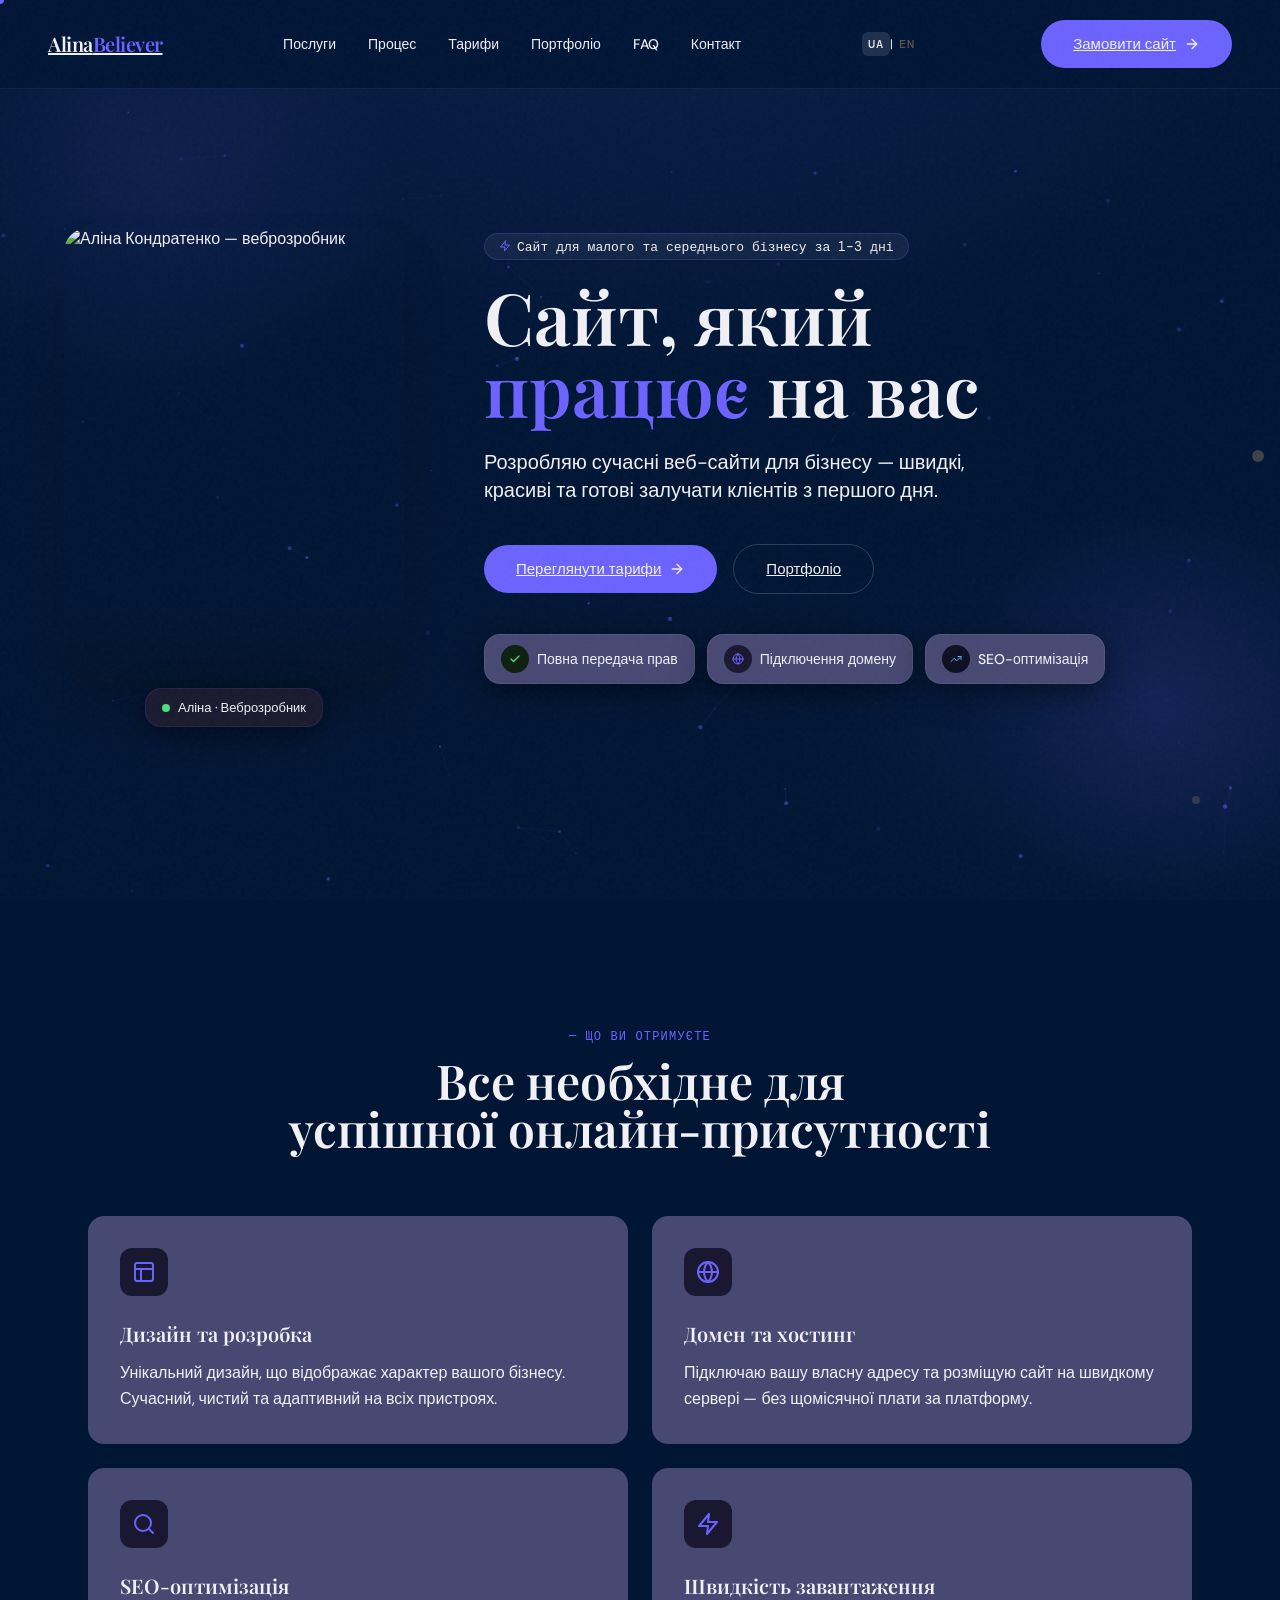
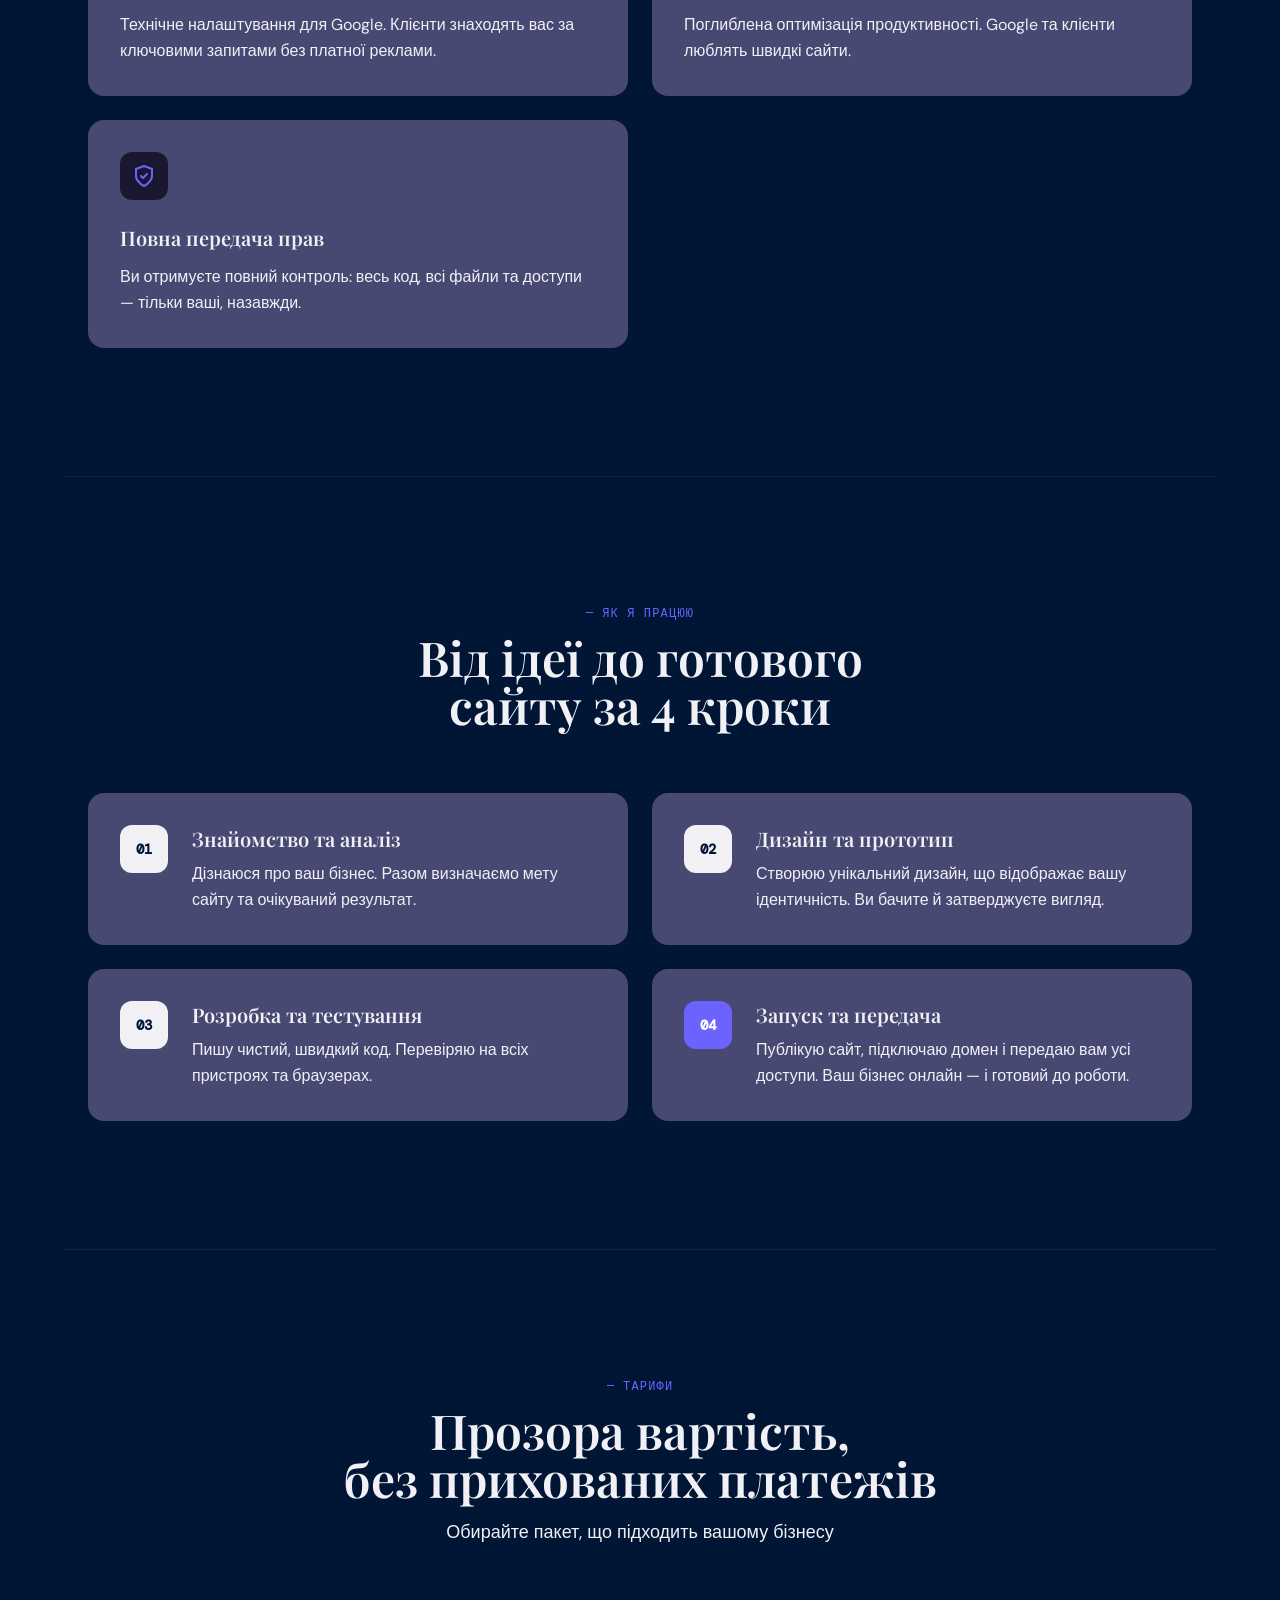
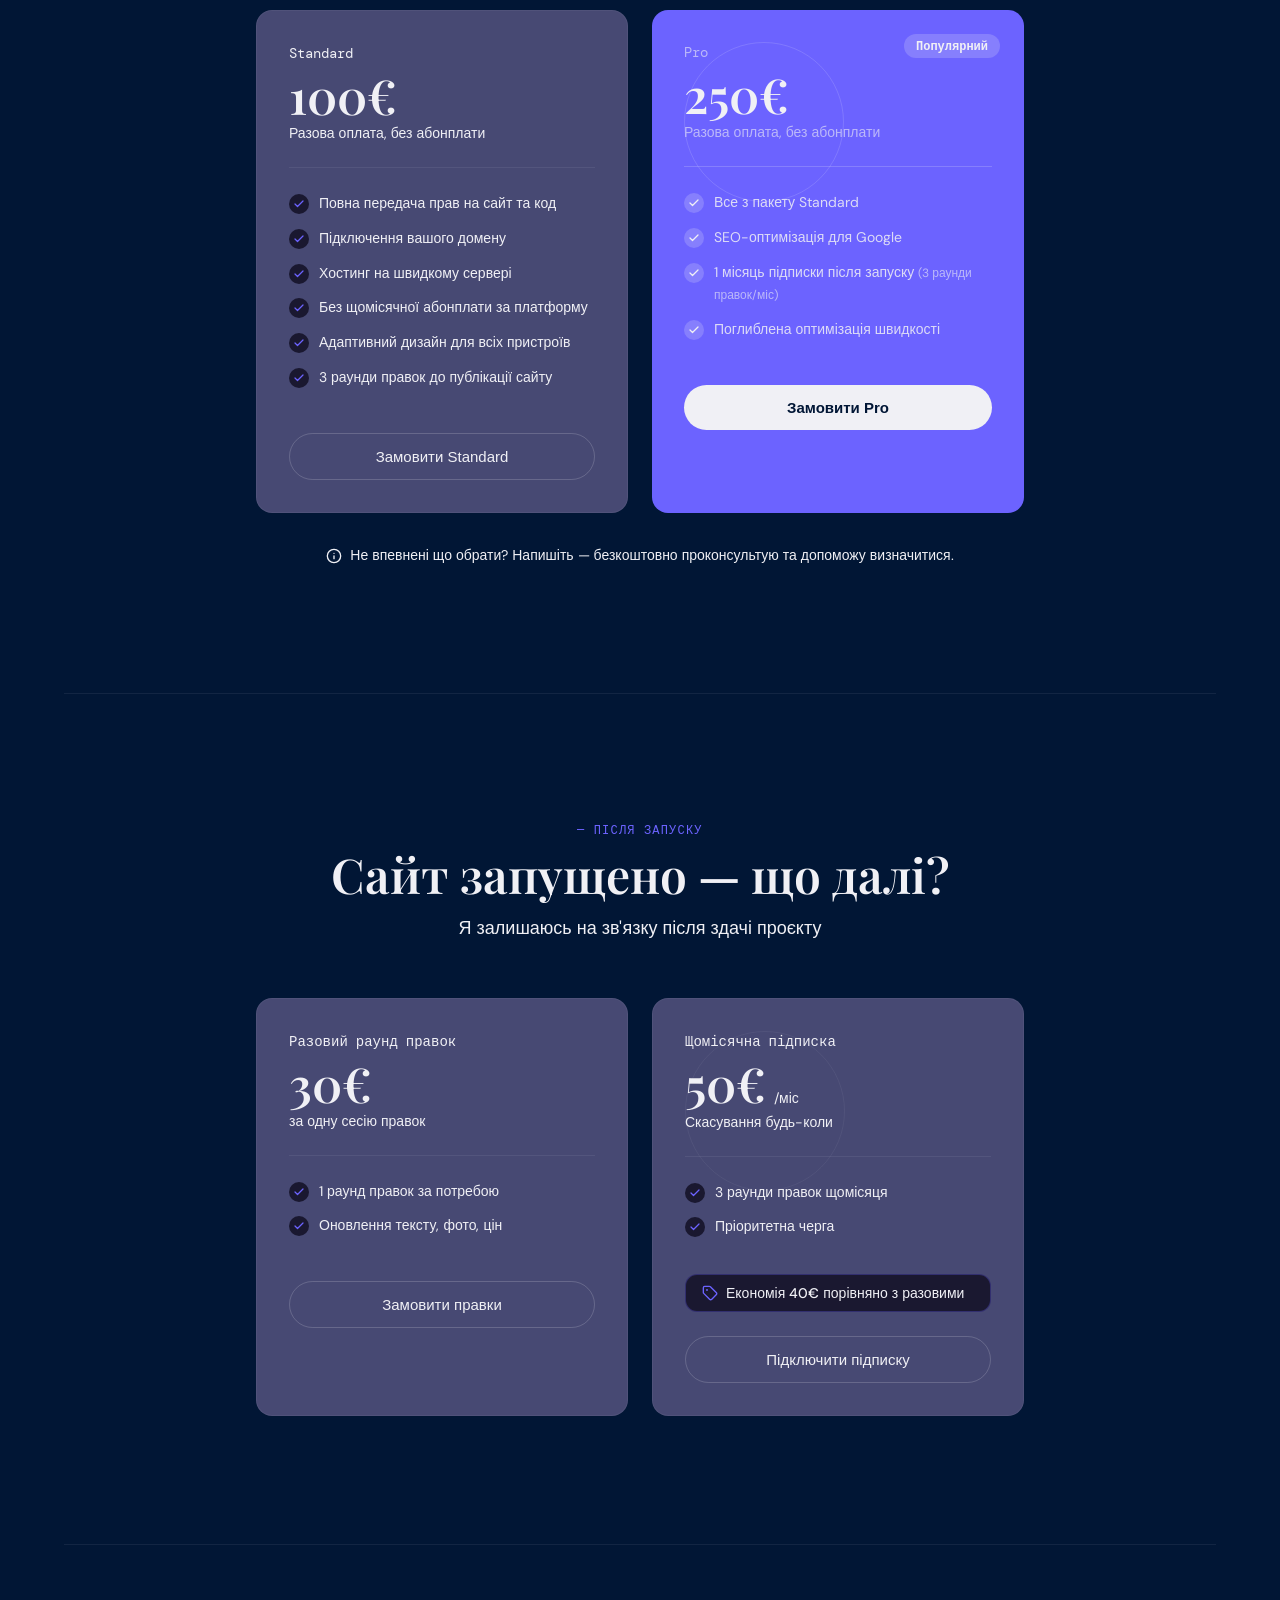
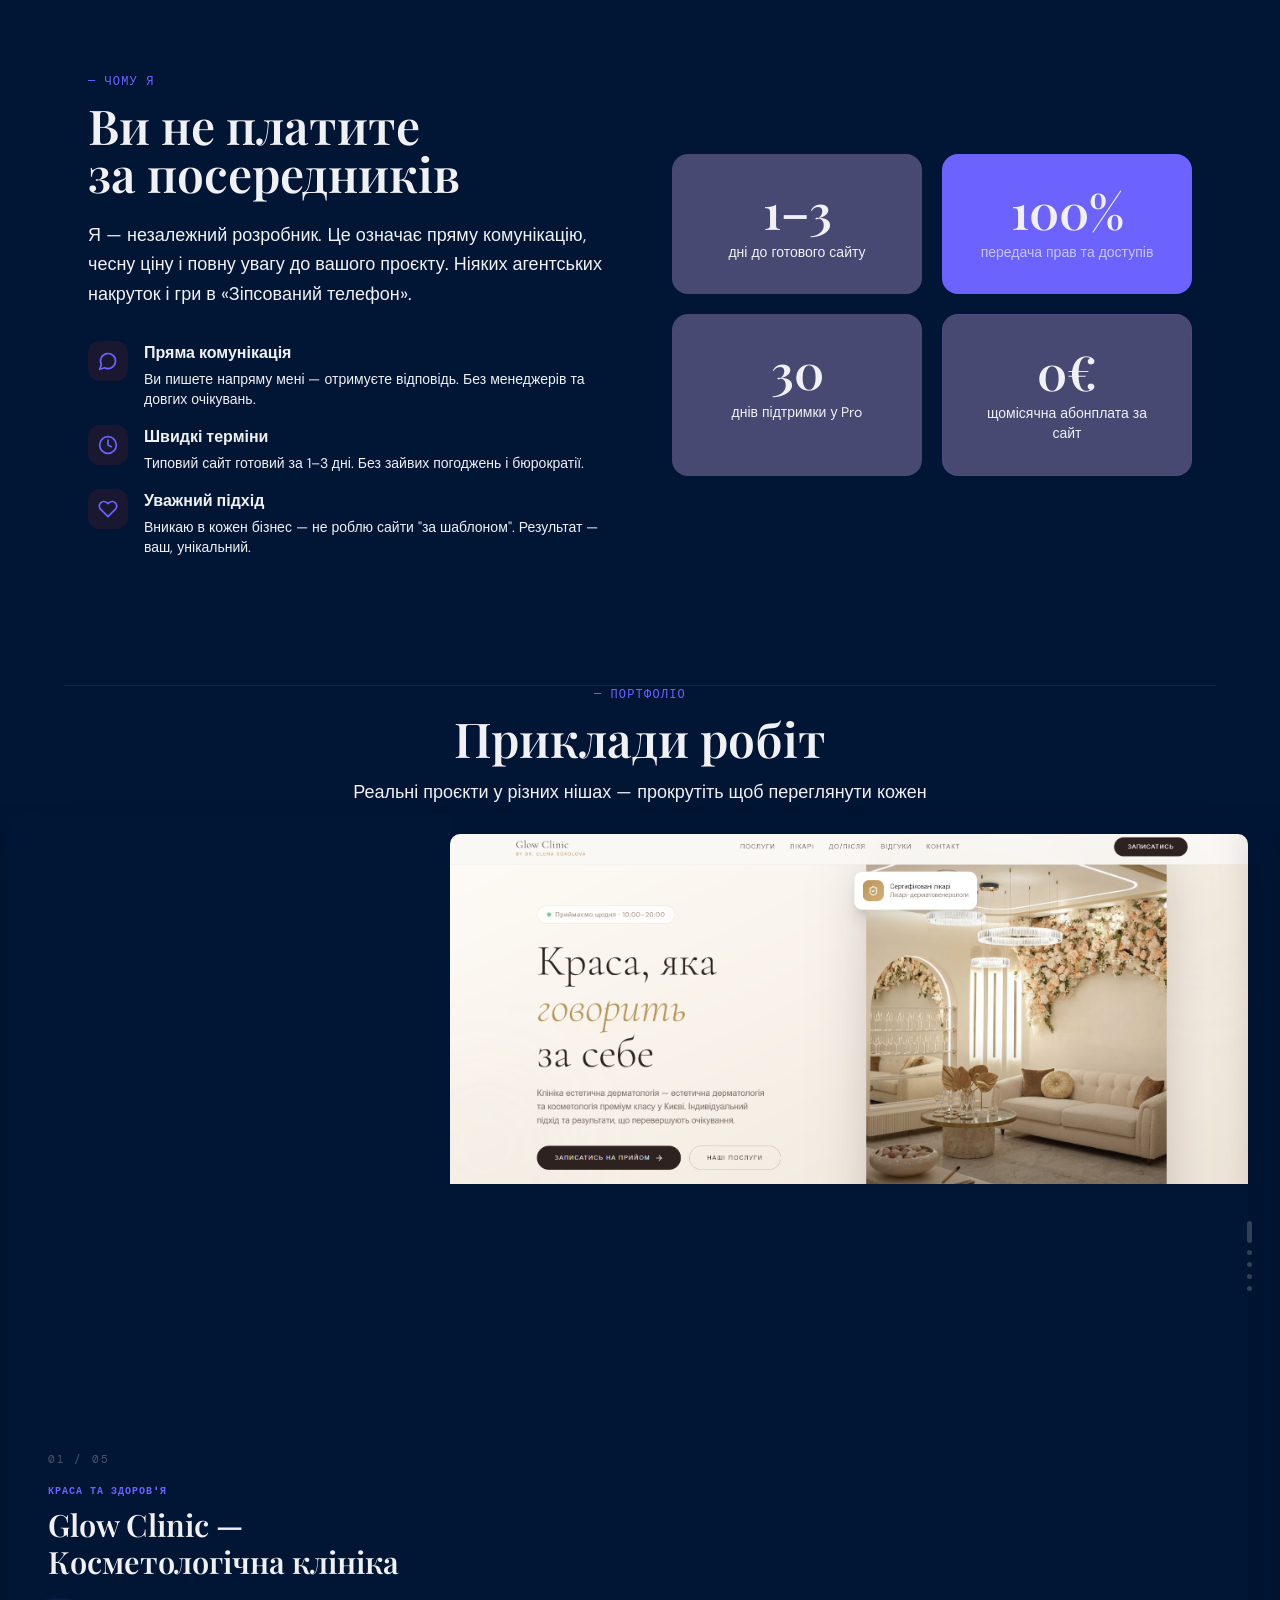
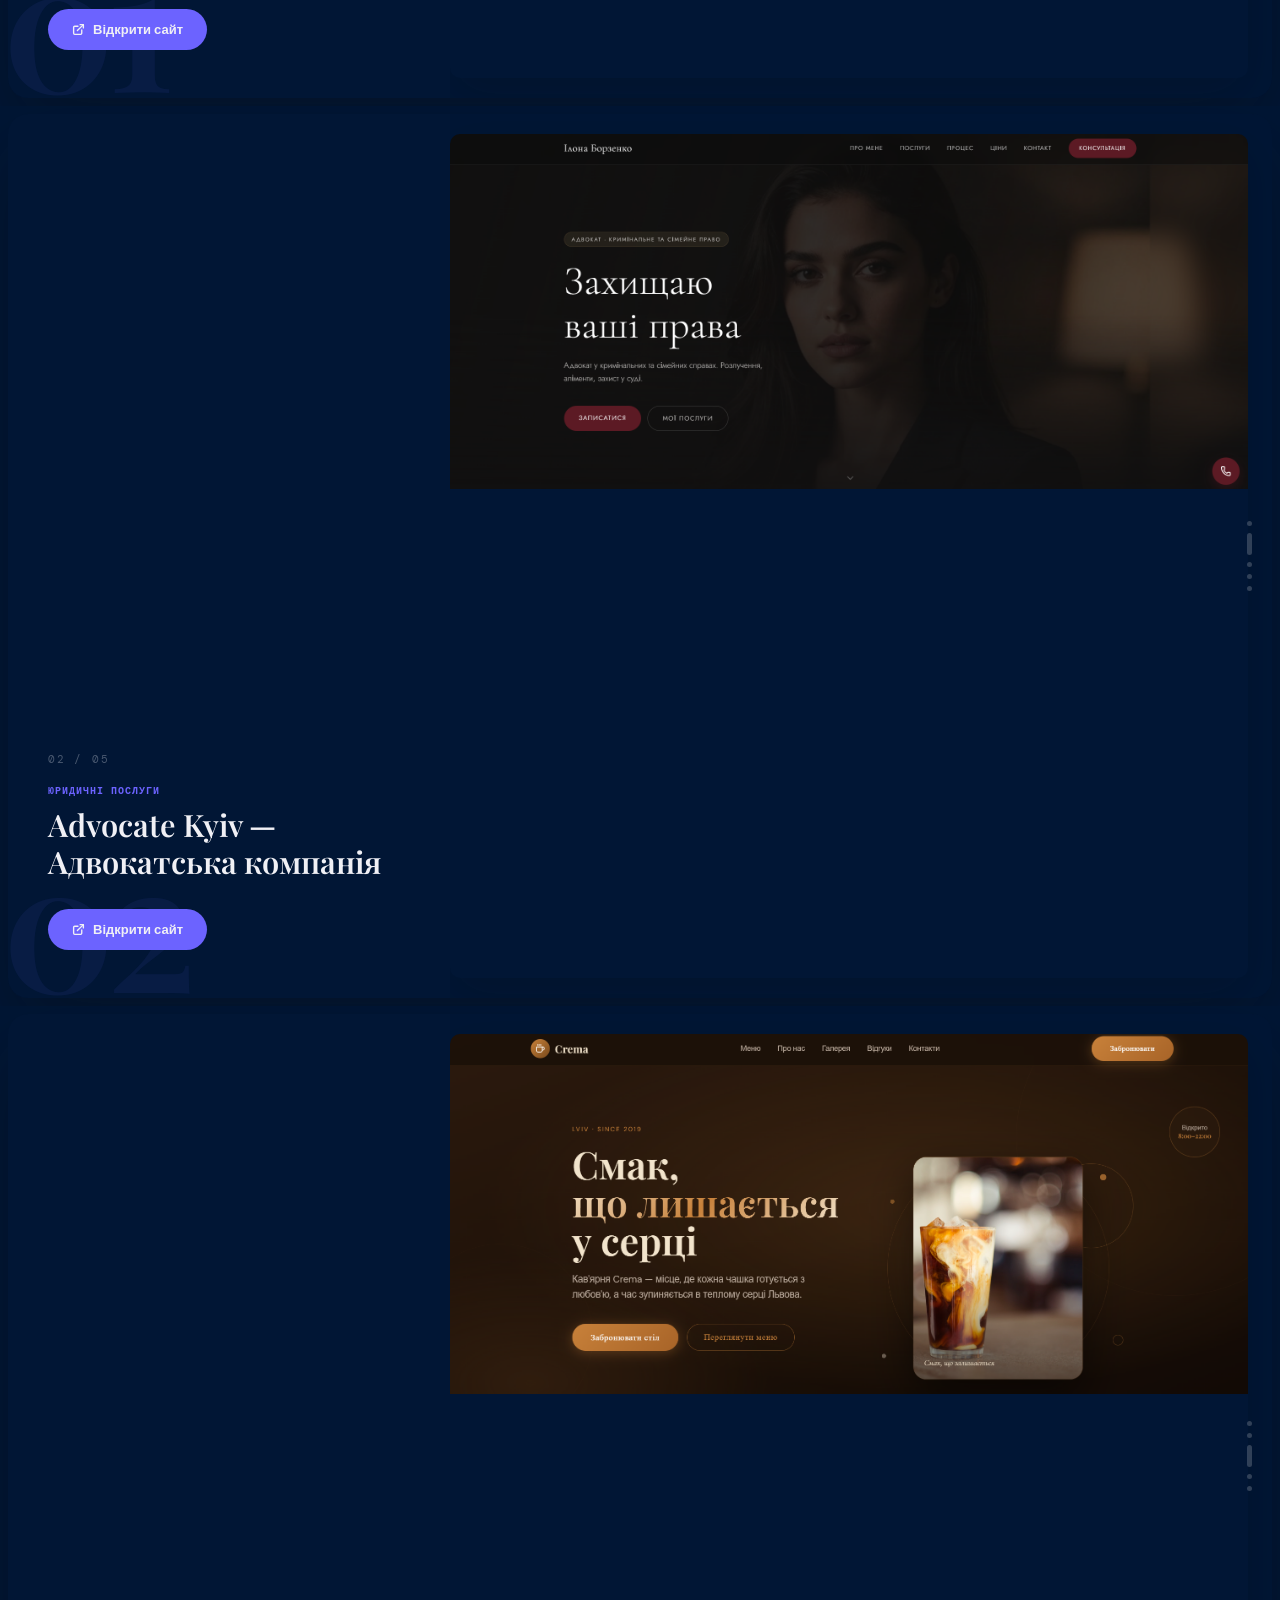
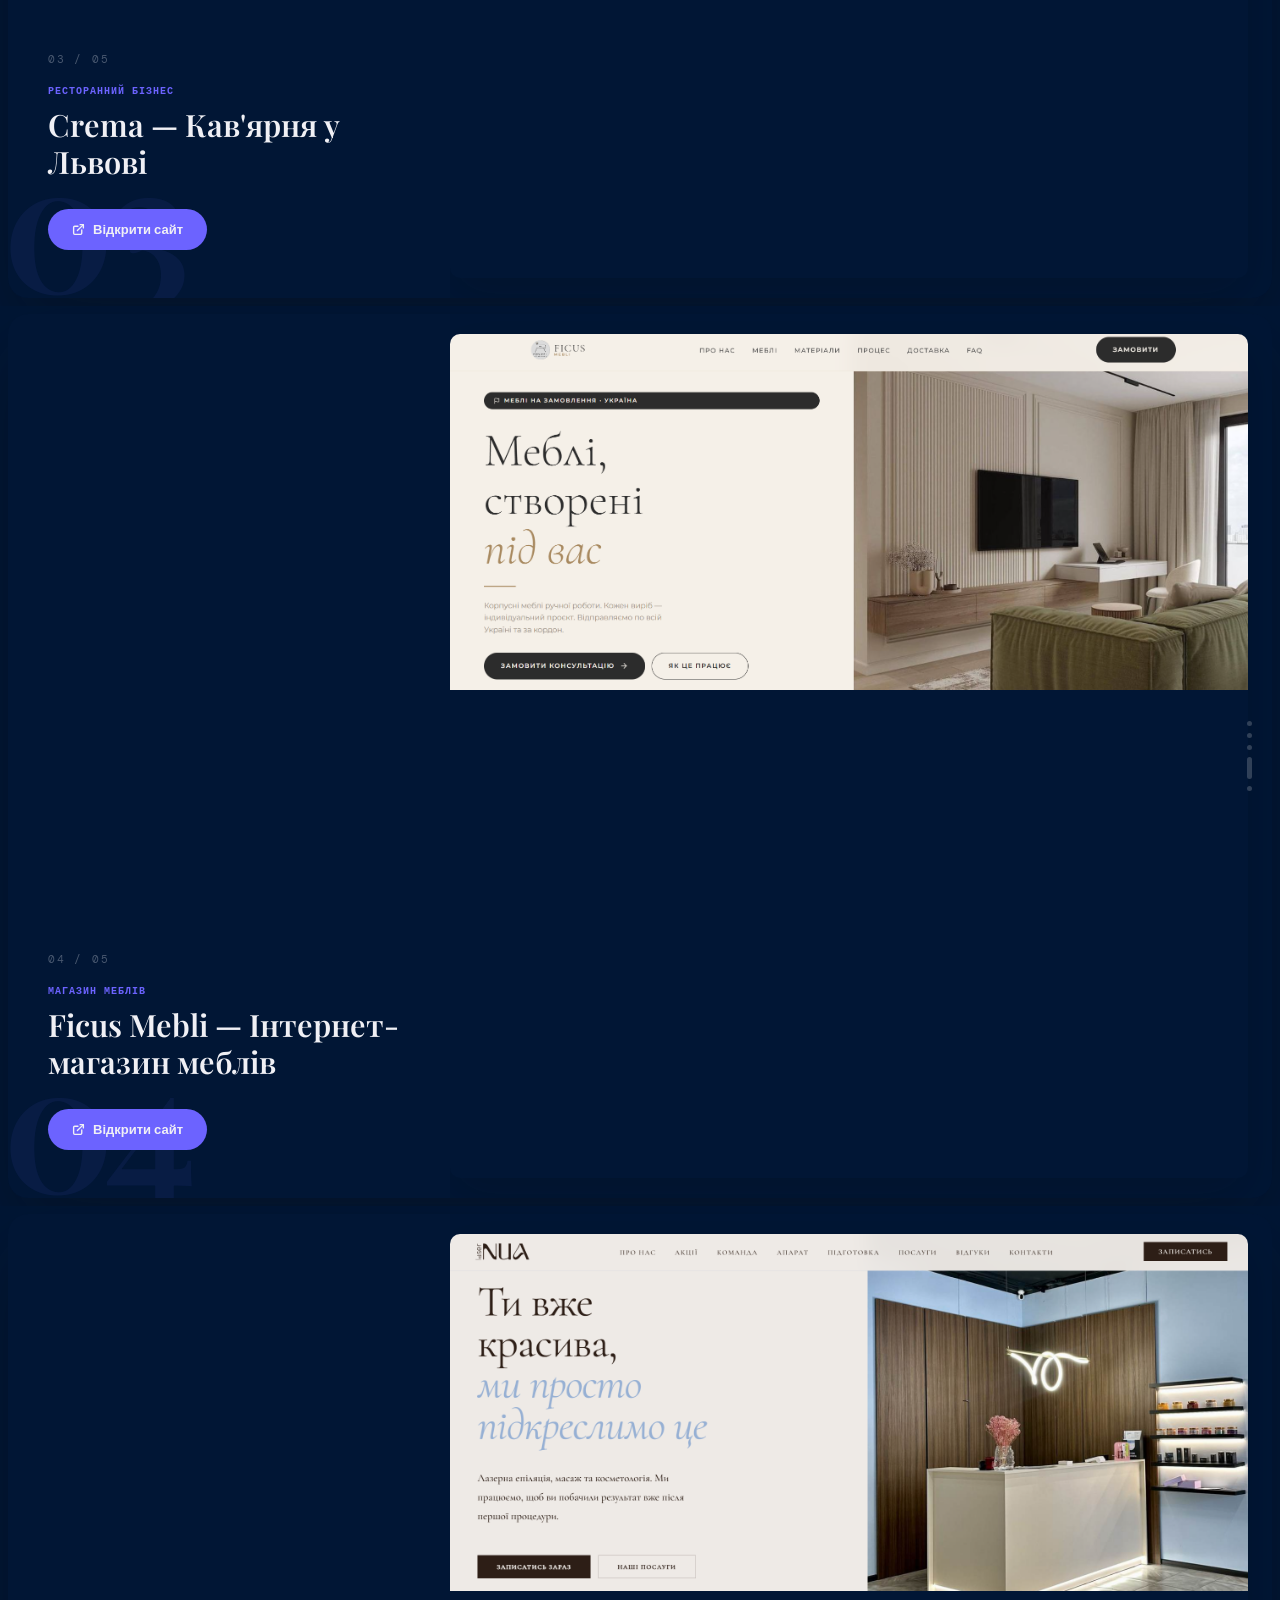
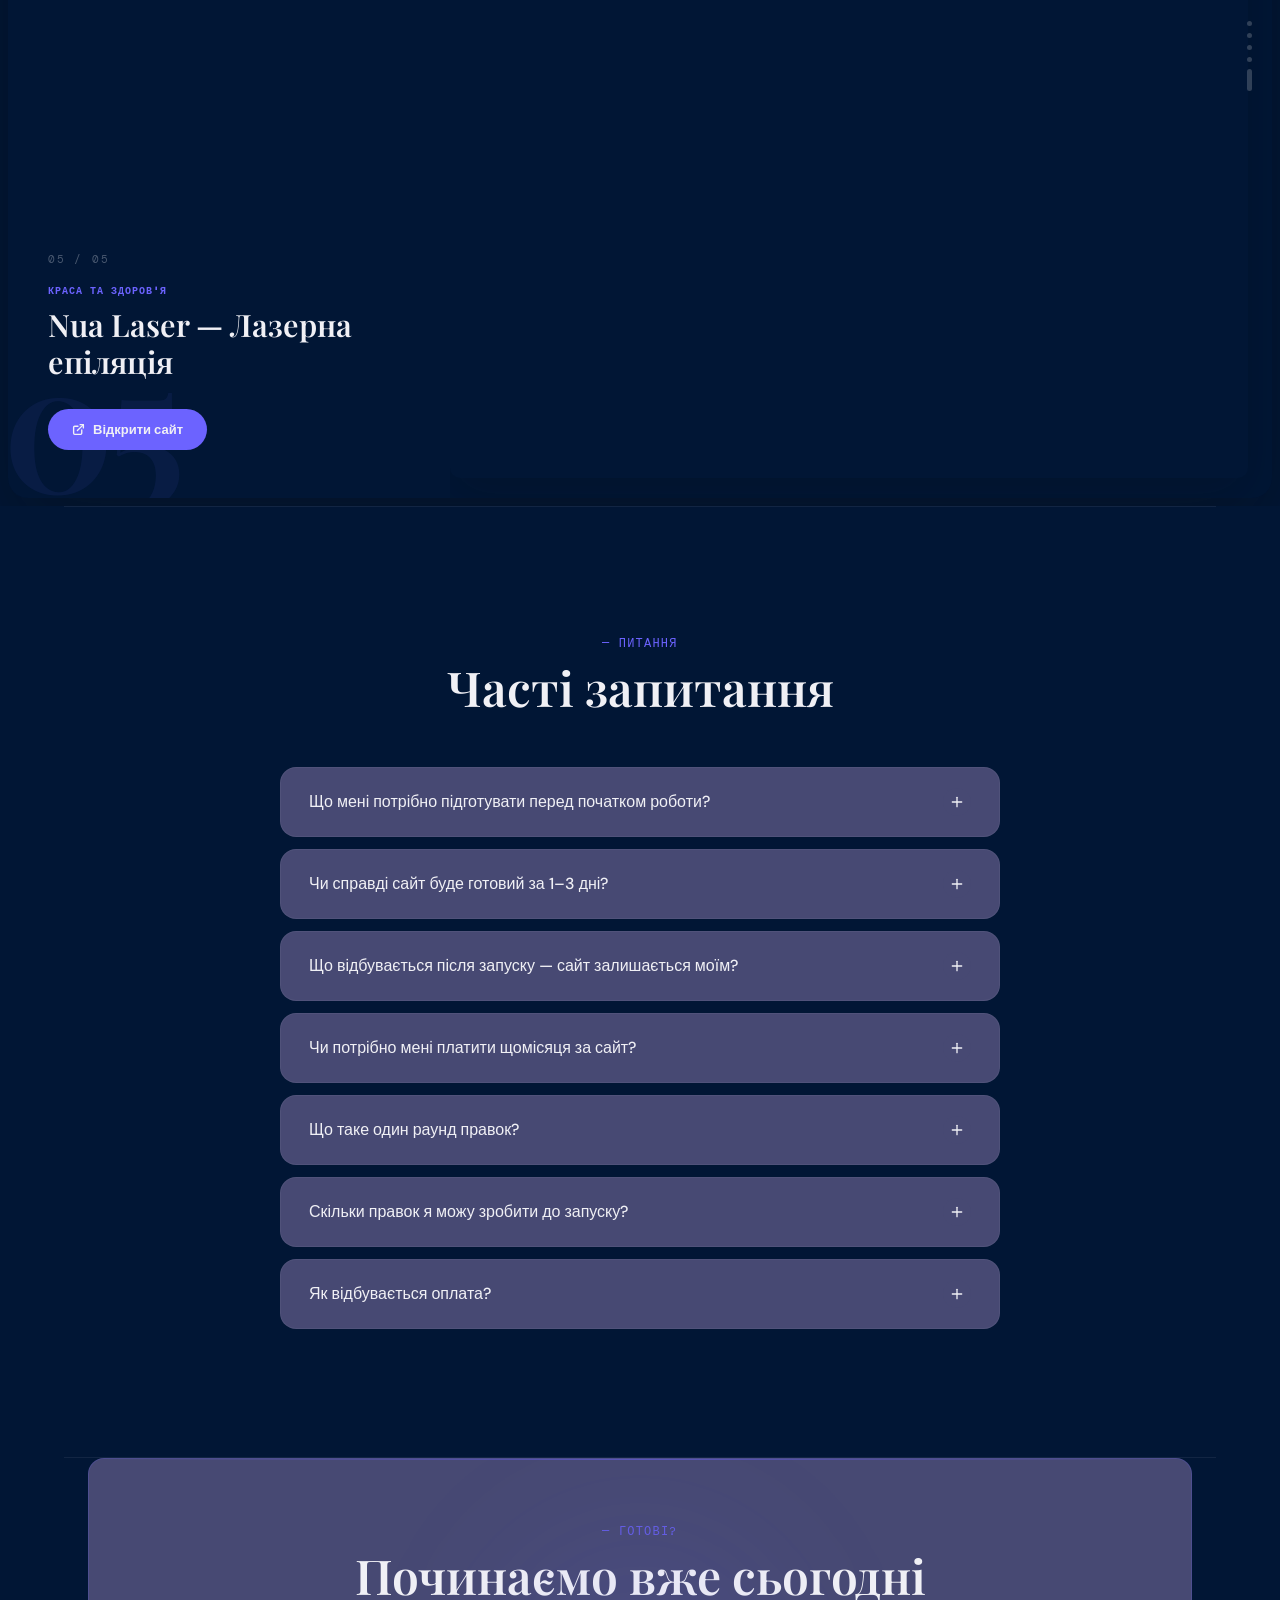
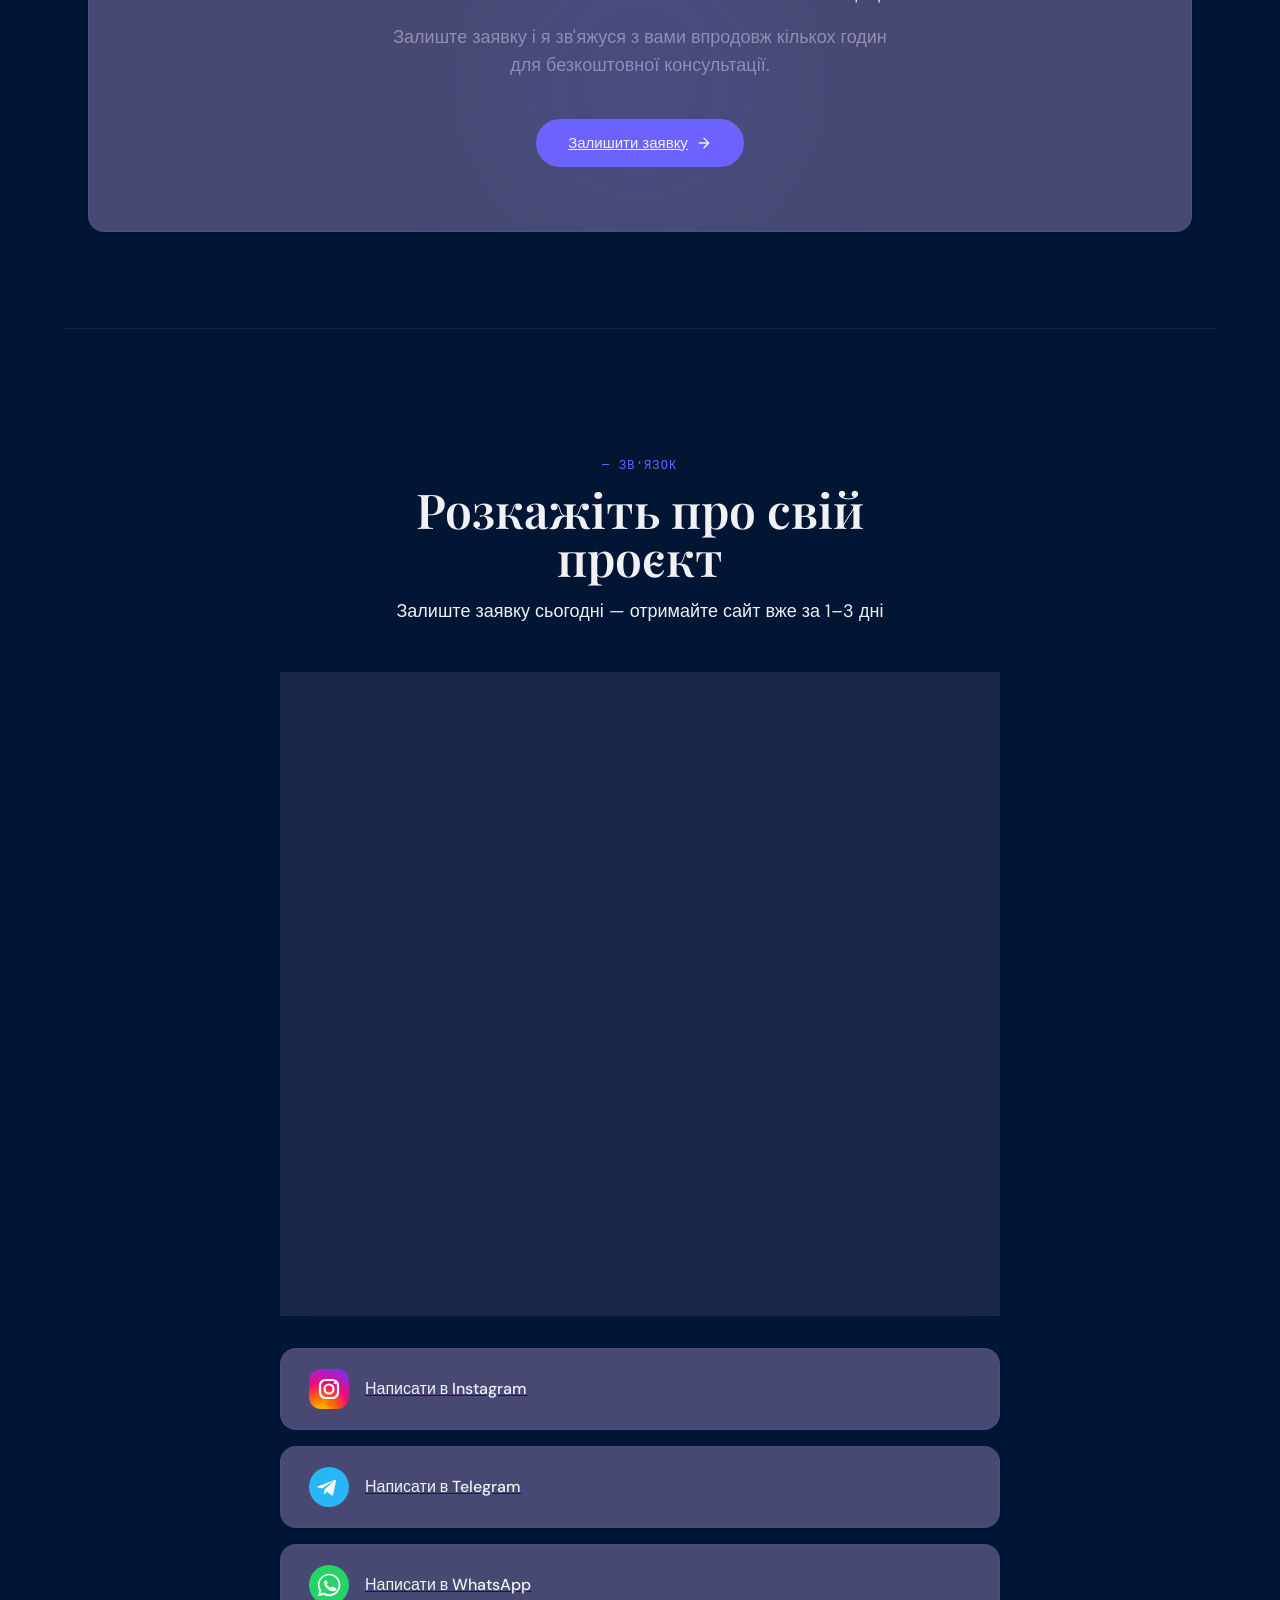
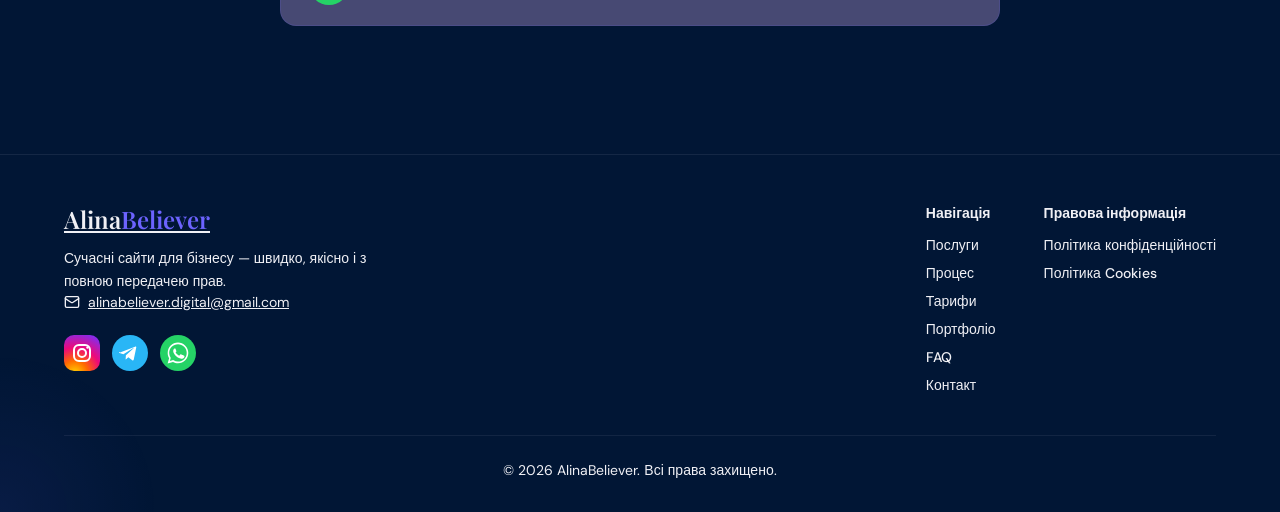
==== commit 1c5035c2: "Update index.html" ====
--- a/index.html
+++ b/index.html
@@ -39,7 +39,7 @@
 <link rel="icon" type="image/svg+xml" href="data:image/svg+xml,%3Csvg xmlns='http://www.w3.org/2000/svg' viewBox='0 0 100 100'%3E%3Crect width='100' height='100' rx='22' fill='%23F5F0E8'/%3E%3Crect width='100' height='100' rx='22' fill='url(%23fg)' opacity='0.6'/%3E%3Cdefs%3E%3CradialGradient id='fg' cx='70%25' cy='30%25' r='80%25'%3E%3Cstop offset='0%25' stop-color='%23F0D9B5'/%3E%3Cstop offset='100%25' stop-color='%23E8D4AA' stop-opacity='0'/%3E%3C/radialGradient%3E%3C/defs%3E%3Ctext y='82' x='50' text-anchor='middle' font-family='Georgia%2C serif' font-size='74' font-weight='400' fill='%23A0722A' opacity='0.9'%3EA%3C/text%3E%3C/svg%3E" />
 <link rel="apple-touch-icon" href="data:image/svg+xml,%3Csvg xmlns='http://www.w3.org/2000/svg' viewBox='0 0 100 100'%3E%3Crect width='100' height='100' rx='22' fill='%23F5F0E8'/%3E%3Ctext y='82' x='50' text-anchor='middle' font-family='Georgia%2C serif' font-size='74' font-weight='400' fill='%23A0722A' opacity='0.9'%3EA%3C/text%3E%3C/svg%3E" />
 <link rel="preload" href="style.css" as="style">
-<link rel="preload" href="photo.webp" as="image" fetchpriority="high">
+<link rel="preload" href="photo.jpg" as="image" fetchpriority="high">
 <link rel="dns-prefetch" href="https://formspree.io">
 <link rel="dns-prefetch" href="https://fonts.gstatic.com">
 <link rel="stylesheet" href="style.css" />
@@ -59,7 +59,7 @@
 "https://www.instagram.com/alina.believer",
 "https://t.me/alina_believer"
 ],
-"jobTitle": "Веб-розробник",
+"jobTitle": "Веброзробник",
 "description": "Розробляю сучасні сайти для малого та середнього бізнесу — швидко, якісно, з повною передачею прав.",
 "offers": [
 {
@@ -143,12 +143,12 @@
 mono: ['DM Mono', 'monospace'],
 },
 colors: {
-ink: '#0D0D0D',
-cream: '#F5F2EC',
-stone: '#E8E4DC',
-muted: '#5C5750',
-accent: '#C8A96E',
-'accent-light': '#F0E6D0',
+ink: '#F0F0F5',
+cream: '#011635',
+stone: '#474973',
+muted: '#F0F0F5',
+accent: '#6C63FF',
+'accent-light': '#1A1830',
 },
 animation: {
 'fade-up': 'fadeUp 0.7s ease forwards',
@@ -180,7 +180,7 @@
 <link rel="preconnect" href="https://fonts.googleapis.com" />
 <link rel="preconnect" href="https://fonts.gstatic.com" crossorigin />
 <link href="https://fonts.googleapis.com/css2?family=Playfair+Display:wght@400;500;600;700&family=DM+Sans:wght@300;400;500&family=DM+Mono:wght@400;500&display=swap" rel="stylesheet" />
-<style>*{scroll-behavior:smooth}html{overflow-x:clip}body{background-color:#F5F2EC;color:#0D0D0D;font-family:'DM Sans',sans-serif;overflow-x:clip;max-width:100vw}.grain{position:fixed;inset:0;pointer-events:none;z-index:100;opacity:0.03;background-image:url("data:image/svg+xml,%3Csvg viewBox='0 0 256 256' xmlns='http://www.w3.org/2000/svg'%3E%3Cfilter id='noise'%3E%3CfeTurbulence type='fractalNoise' baseFrequency='0.9' numOctaves='4' stitchTiles='stitch'/%3E%3C/filter%3E%3Crect width='100%25' height='100%25' filter='url(%23noise)'/%3E%3C/svg%3E")}.hero-bg{background:radial-gradient(ellipse 80% 60% at 50% 0%,#C8A96E18 0%,transparent 70%),radial-gradient(ellipse 50% 40% at 90% 80%,#C8A96E10 0%,transparent 60%);touch-action:pan-y;overflow:clip}.tag{display:inline-flex;align-items:center;gap:6px;background:#0D0D0D10;border:1px solid #0D0D0D20;border-radius:999px;padding:4px 14px;font-size:13px;font-family:'DM Mono',monospace;color:#5C5750}.card-hover{transition:transform 0.3s ease,box-shadow 0.3s ease}.card-hover:hover{transform:translateY(-4px);box-shadow:0 20px 60px rgba(13,13,13,0.1)}.btn-primary{background:#0D0D0D;color:#F5F2EC;padding:14px 32px;border-radius:999px;font-weight:500;font-size:15px;transition:all 0.3s ease;display:inline-flex;align-items:center;gap:8px;cursor:pointer;border:none}.btn-primary:hover{background:#C8A96E;transform:translateY(-2px);box-shadow:0 8px 24px rgba(200,169,110,0.3)}.btn-outline{background:transparent;color:#0D0D0D;padding:14px 32px;border-radius:999px;font-weight:500;font-size:15px;border:1.5px solid #0D0D0D30;transition:all 0.3s ease;display:inline-flex;align-items:center;gap:8px;cursor:pointer}.btn-outline:hover{border-color:#0D0D0D;background:#0D0D0D08;transform:translateY(-2px)}.nav-link{color:#5C5750;font-size:14px;font-weight:500;transition:color 0.2s ease;text-decoration:none}.nav-link:hover{color:#0D0D0D}.section-label{font-family:'DM Mono',monospace;font-size:12px;letter-spacing:0.1em;text-transform:uppercase;color:#C8A96E;margin-bottom:12px}.divider{border:none;border-top:1px solid #0D0D0D12}.process-step{counter-increment:step}.process-num{font-family:'DM Mono',monospace;font-size:11px;color:#C8A96E;margin-bottom:8px}.floating-badge{background:white;border-radius:16px;padding:10px 16px;box-shadow:0 8px 32px rgba(13,13,13,0.1);font-size:13px;font-weight:500;white-space:nowrap}.floating-badge:not(.static){position:absolute}.reveal{opacity:0;transform:translateY(22px);transition:opacity 0.65s ease,transform 0.65s ease}.reveal.visible{opacity:1;transform:translateY(0)}.reveal-delay-1{transition-delay:0.1s}.reveal-delay-2{transition-delay:0.2s}.reveal-delay-3{transition-delay:0.3s}.form-input{width:100%;background:white;border:1.5px solid #E8E4DC;border-radius:14px;padding:14px 18px;font-family:'DM Sans',sans-serif;font-size:15px;color:#0D0D0D;transition:border-color 0.2s ease,box-shadow 0.2s ease;outline:none;resize:none}.form-input:focus{border-color:#C8A96E;box-shadow:0 0 0 3px rgba(200,169,110,0.15)}.form-input::placeholder{color:#9B9690}.form-input.error{border-color:#E05555}.error-msg{color:#E05555;font-size:12px;margin-top:4px;display:none}.error-msg.show{display:block}.success-banner{display:none;background:#0D0D0D;color:#F5F2EC;padding:20px 28px;border-radius:16px;text-align:center}.success-banner.show{display:block}.lang-btn{background:none;border:none;cursor:pointer;font-family:'DM Mono',monospace;font-size:12px;font-weight:500;color:var(--muted);letter-spacing:0.08em;padding:4px 6px;border-radius:6px;transition:color 0.2s ease,background 0.2s ease}.lang-btn:hover{color:var(--ink)}.lang-btn.active-lang{color:var(--ink);background:rgba(13,13,13,0.07)}.mobile-cta-bar{display:none;position:fixed;bottom:calc(24px + env(safe-area-inset-bottom,0px));right:20px;z-index:60;width:fit-content;transition:opacity 0.3s ease}.mobile-cta-btn{display:inline-flex;align-items:center;gap:8px;background:#0D0D0D;color:#F5F2EC;font-family:'DM Sans',sans-serif;font-size:14px;font-weight:500;padding:13px 22px;border-radius:999px;text-decoration:none;box-shadow:0 6px 28px rgba(13,13,13,0.35);transition:background 0.2s ease,transform 0.2s ease;white-space:nowrap}.mobile-cta-btn:active{transform:scale(0.97);background:#C8A96E;color:#0D0D0D}@media (max-width:767px){.mobile-cta-bar{display:block}#cookie-banner{bottom:calc(90px + env(safe-area-inset-bottom,0px));z-index:70}}#mobile-menu{display:none}#mobile-menu.open{display:flex}.plan-card{transition:all 0.3s ease}.plan-card.popular{background:#0D0D0D;color:#F5F2EC}.check-item{display:flex;align-items:flex-start;gap:10px;margin-bottom:12px}.check-icon{flex-shrink:0;margin-top:2px}@keyframes marquee{from{transform:translateX(0)}to{transform:translateX(-50%)}}.marquee-track{display:flex;animation:marquee 80s linear infinite;width:max-content}.marquee-track:hover{animation-play-state:paused}.cursor-dot{width:8px;height:8px;background:#C8A96E;border-radius:50%;position:fixed;pointer-events:none;z-index:9999;transform:translate(-50%,-50%);transition:transform 0.1s ease;display:none}@media (min-width:1024px){.cursor-dot{display:block}}
+<style>*{scroll-behavior:smooth}html{overflow-x:clip}body{background-color:#011635;color:#F0F0F5;font-family:'DM Sans',sans-serif;overflow-x:clip;max-width:100vw}.grain{position:fixed;inset:0;pointer-events:none;z-index:100;opacity:0.03;background-image:url("data:image/svg+xml,%3Csvg viewBox='0 0 256 256' xmlns='http://www.w3.org/2000/svg'%3E%3Cfilter id='noise'%3E%3CfeTurbulence type='fractalNoise' baseFrequency='0.9' numOctaves='4' stitchTiles='stitch'/%3E%3C/filter%3E%3Crect width='100%25' height='100%25' filter='url(%23noise)'/%3E%3C/svg%3E")}.hero-bg{background:radial-gradient(ellipse 80% 60% at 50% 0%,#6C63FF18 0%,transparent 70%),radial-gradient(ellipse 50% 40% at 90% 80%,#6C63FF10 0%,transparent 60%);touch-action:pan-y;overflow:clip}.tag{display:inline-flex;align-items:center;gap:6px;background:#F0F0F510;border:1px solid #6C63FF40;border-radius:999px;padding:4px 14px;font-size:13px;font-family:'DM Mono',monospace;color:#F0F0F5}.card-hover{transition:transform 0.3s ease,box-shadow 0.3s ease}.card-hover:hover{transform:translateY(-4px);box-shadow:0 20px 60px rgba(108,99,255,0.2)}.btn-primary{background:#6C63FF;color:#F0F0F5;padding:14px 32px;border-radius:999px;font-weight:500;font-size:15px;transition:all 0.3s ease;display:inline-flex;align-items:center;gap:8px;cursor:pointer;border:none}.btn-primary:hover{background:#5A52E0;transform:translateY(-2px);box-shadow:0 8px 24px rgba(108,99,255,0.45)}.btn-outline{background:transparent;color:#F0F0F5;padding:14px 32px;border-radius:999px;font-weight:500;font-size:15px;border:1.5px solid #F0F0F530;transition:all 0.3s ease;display:inline-flex;align-items:center;gap:8px;cursor:pointer}.btn-outline:hover{border-color:#6C63FF;background:#6C63FF15;transform:translateY(-2px)}.nav-link{color:#F0F0F5;font-size:14px;font-weight:500;transition:color 0.2s ease;text-decoration:none}.nav-link:hover{color:#6C63FF}.section-label{font-family:'DM Mono',monospace;font-size:12px;letter-spacing:0.1em;text-transform:uppercase;color:#6C63FF;margin-bottom:12px}.divider{border:none;border-top:1px solid #F0F0F512}.process-step{counter-increment:step}.process-num{font-family:'DM Mono',monospace;font-size:11px;color:#6C63FF;margin-bottom:8px}.floating-badge{background:#1A1A2E;border-radius:16px;padding:10px 16px;box-shadow:0 8px 32px rgba(0,0,0,0.5);font-size:13px;font-weight:500;white-space:nowrap;color:#F0F0F5;border:1px solid #6C63FF25}.floating-badge:not(.static){position:absolute}.floating-badge.static{background:#474973;}.reveal{opacity:0;transform:translateY(22px);transition:opacity 0.65s ease,transform 0.65s ease}.reveal.visible{opacity:1;transform:translateY(0)}.reveal-delay-1{transition-delay:0.1s}.reveal-delay-2{transition-delay:0.2s}.reveal-delay-3{transition-delay:0.3s}.form-input{width:100%;background:rgba(1,22,53,0.5);border:1.5px solid rgba(108,99,255,0.25);border-radius:14px;padding:14px 18px;font-family:'DM Sans',sans-serif;font-size:15px;color:#F0F0F5;transition:border-color 0.2s ease,box-shadow 0.2s ease;outline:none;resize:none}.form-input:focus{border-color:#6C63FF;box-shadow:0 0 0 3px rgba(108,99,255,0.2)}.form-input::placeholder{color:rgba(240,240,245,0.35)}.form-input.error{border-color:#E05555}.error-msg{color:#E05555;font-size:12px;margin-top:4px;display:none}.error-msg.show{display:block}.success-banner{display:none;background:#6C63FF;color:#F0F0F5;padding:20px 28px;border-radius:16px;text-align:center}.success-banner.show{display:block}.lang-btn{background:none;border:none;cursor:pointer;font-family:'DM Mono',monospace;font-size:12px;font-weight:500;color:var(--muted);letter-spacing:0.08em;padding:4px 6px;border-radius:6px;transition:color 0.2s ease,background 0.2s ease}.lang-btn:hover{color:var(--ink)}.lang-btn.active-lang{color:#F0F0F5;background:rgba(240,240,245,0.12)}.mobile-cta-bar{display:none;position:fixed;bottom:calc(24px + env(safe-area-inset-bottom,0px));right:20px;z-index:60;width:fit-content;transition:opacity 0.3s ease}.mobile-cta-btn{display:inline-flex;align-items:center;gap:8px;background:#6C63FF;color:#F0F0F5;font-family:'DM Sans',sans-serif;font-size:14px;font-weight:500;padding:13px 22px;border-radius:999px;text-decoration:none;box-shadow:0 6px 28px rgba(108,99,255,0.5);transition:background 0.2s ease,transform 0.2s ease;white-space:nowrap}.mobile-cta-btn:active{transform:scale(0.97);background:#5A52E0;color:#F0F0F5}@media (max-width:767px){.mobile-cta-bar{display:block}#cookie-banner{bottom:calc(90px + env(safe-area-inset-bottom,0px));z-index:70}}#mobile-menu{display:none}#mobile-menu.open{display:flex}.plan-card{transition:all 0.3s ease}.plan-card.popular{background:#6C63FF;color:#F0F0F5}.check-item{display:flex;align-items:flex-start;gap:10px;margin-bottom:12px}.check-icon{flex-shrink:0;margin-top:2px}@keyframes marquee{from{transform:translateX(0)}to{transform:translateX(-50%)}}.marquee-track{display:flex;animation:marquee 80s linear infinite;width:max-content}.marquee-track:hover{animation-play-state:paused}.cursor-dot{width:8px;height:8px;background:#6C63FF;border-radius:50%;position:fixed;pointer-events:none;z-index:9999;transform:translate(-50%,-50%);transition:transform 0.1s ease;display:none}@media (min-width:1024px){.cursor-dot{display:block}}
 /* ─── PORTFOLIO SCROLL STACK ─── */
 .port-stack-wrap{height:calc(5 * 100vh);}
 .port-stack-item{position:sticky;top:0;height:100vh;overflow:hidden;will-change:transform;}
@@ -196,11 +196,11 @@
   display:flex;transform-origin:top center;will-change:transform;
 }
 /* Per-card backgrounds */
-.port-stack-item:nth-child(1) .port-stack-card{background:#F7F3EE;}
-.port-stack-item:nth-child(2) .port-stack-card{background:#100B0E;}
-.port-stack-item:nth-child(3) .port-stack-card{background:#231508;}
-.port-stack-item:nth-child(4) .port-stack-card{background:#F1F0EB;}
-.port-stack-item:nth-child(5) .port-stack-card{background:#ECEEF6;}
+.port-stack-item:nth-child(1) .port-stack-card{background:#011635;}
+.port-stack-item:nth-child(2) .port-stack-card{background:#011635;}
+.port-stack-item:nth-child(3) .port-stack-card{background:#011635;}
+.port-stack-item:nth-child(4) .port-stack-card{background:#011635;}
+.port-stack-item:nth-child(5) .port-stack-card{background:#011635;}
 /* Info panel */
 .port-split-info{
   width:35%;flex-shrink:0;
@@ -216,9 +216,9 @@
 }
 .port-stack-item:nth-child(1) .port-deco-num,
 .port-stack-item:nth-child(4) .port-deco-num,
-.port-stack-item:nth-child(5) .port-deco-num{color:rgba(13,13,13,0.05);}
+.port-stack-item:nth-child(5) .port-deco-num{color:rgba(108,99,255,0.08);}
 .port-stack-item:nth-child(2) .port-deco-num,
-.port-stack-item:nth-child(3) .port-deco-num{color:rgba(245,242,236,0.05);}
+.port-stack-item:nth-child(3) .port-deco-num{color:rgba(108,99,255,0.08);}
 /* Info content */
 .port-info-content{position:relative;z-index:1;}
 .port-info-num{
@@ -227,7 +227,7 @@
 }
 .port-info-cat{
   font-family:'DM Mono',monospace;font-size:10px;font-weight:600;
-  text-transform:uppercase;letter-spacing:0.1em;color:#C8A96E;
+  text-transform:uppercase;letter-spacing:0.1em;color:#6C63FF;
   margin-bottom:10px;display:block;
 }
 .port-info-title{
@@ -236,25 +236,25 @@
 }
 .port-info-visit{
   display:inline-flex;align-items:center;gap:8px;
-  background:#C8A96E;color:#0D0D0D;
+  background:#6C63FF;color:#F0F0F5;
   font-family:'DM Sans',sans-serif;font-size:13px;font-weight:600;
   padding:12px 24px;border-radius:999px;text-decoration:none;
   white-space:nowrap;transition:background 0.2s,transform 0.2s ease;
   align-self:flex-start;
 }
-.port-info-visit:hover{background:#b8954f;transform:scale(1.04);}
+.port-info-visit:hover{background:#5A52E0;transform:scale(1.04);}
 /* Text colours: light cards */
 .port-stack-item:nth-child(1) .port-info-num,
 .port-stack-item:nth-child(4) .port-info-num,
-.port-stack-item:nth-child(5) .port-info-num{color:rgba(13,13,13,0.3);}
+.port-stack-item:nth-child(5) .port-info-num{color:rgba(240,240,245,0.3);}
 .port-stack-item:nth-child(1) .port-info-title,
 .port-stack-item:nth-child(4) .port-info-title,
-.port-stack-item:nth-child(5) .port-info-title{color:#0D0D0D;}
+.port-stack-item:nth-child(5) .port-info-title{color:#F0F0F5;}
 /* Text colours: dark cards */
 .port-stack-item:nth-child(2) .port-info-num,
-.port-stack-item:nth-child(3) .port-info-num{color:rgba(245,242,236,0.3);}
+.port-stack-item:nth-child(3) .port-info-num{color:rgba(240,240,245,0.3);}
 .port-stack-item:nth-child(2) .port-info-title,
-.port-stack-item:nth-child(3) .port-info-title{color:#F5F2EC;}
+.port-stack-item:nth-child(3) .port-info-title{color:#F0F0F5;}
 /* Photo panel */
 .port-split-photo{flex:1;overflow:hidden;display:flex;align-items:flex-start;justify-content:center;padding:20px 24px 20px 0;}
 .port-split-photo img{
@@ -272,10 +272,10 @@
 .port-dots-nav span{display:block;border-radius:999px;width:5px;height:5px;transition:all 0.3s ease;}
 .port-stack-item:nth-child(1) .port-dots-nav span,
 .port-stack-item:nth-child(4) .port-dots-nav span,
-.port-stack-item:nth-child(5) .port-dots-nav span{background:rgba(13,13,13,0.18);}
+.port-stack-item:nth-child(5) .port-dots-nav span{background:rgba(240,240,245,0.2);}
 .port-stack-item:nth-child(2) .port-dots-nav span,
-.port-stack-item:nth-child(3) .port-dots-nav span{background:rgba(245,242,236,0.2);}
-.port-dots-nav span.pdn-active{background:#C8A96E;height:22px;}
+.port-stack-item:nth-child(3) .port-dots-nav span{background:rgba(240,240,245,0.2);}
+.port-dots-nav span.pdn-active{background:#6C63FF;height:22px;}
 /* Mobile — flex-column + sticky, кожна картка виїжджає знизу і накладається */
 @media(max-width:768px){
   .port-stack-wrap{height:auto!important;display:flex;flex-direction:column;}
@@ -322,13 +322,65 @@
 }
 /* ── GSAP 3D card animation — послуги / процес ── */
 #послуги .card-hover,#процес .card-hover{will-change:transform,opacity;}
-#послуги>div.grid,#процес>div.grid{perspective:1000px;}</style>
+#послуги>div.grid,#процес>div.grid{perspective:1000px;}
+/* ── Dark theme overrides for Tailwind built-in classes ── */
+.bg-white{background-color:#474973!important;}
+.bg-cream\/80,.bg-cream{background-color:#011635!important;}
+select.form-input option{background:#011635;color:#F0F0F5;}
+#country-dropdown{background:#011635!important;border-color:rgba(108,99,255,0.25)!important;}
+#country-list li:hover{background:#1A1A2A!important;}
+.bg-green-100{background-color:#0D2010!important;}
+.bg-green-100 svg{color:#4ADE80!important;}
+.bg-blue-50{background-color:#0D1020!important;}
+.bg-blue-50 svg{color:#60A5FA!important;}
+.bg-stone{background-color:#474973!important;}
+.text-ink{color:#F0F0F5!important;}
+.text-muted{color:#F0F0F5!important;}
+.border-ink\/5{border-color:rgba(240,240,245,0.05)!important;}
+.border-ink\/8{border-color:rgba(240,240,245,0.08)!important;}
+.border-ink\/10{border-color:rgba(240,240,245,0.1)!important;}
+.border-ink\/30{border-color:rgba(240,240,245,0.3)!important;}
+.text-accent{color:#6C63FF!important;}
+.bg-accent{background-color:#6C63FF!important;}
+.bg-accent-light{background-color:#1A1830!important;}
+.bg-accent-light svg,.bg-accent-light .text-accent{color:#6C63FF!important;}
+.bg-ink{background-color:#F0F0F5!important;}
+.text-cream{color:#011635!important;}
+.text-cream\/50{color:rgba(1,22,53,0.5)!important;}
+.text-cream\/60{color:rgba(1,22,53,0.6)!important;}
+.text-cream\/70{color:rgba(1,22,53,0.7)!important;}
+.text-cream\/80{color:rgba(1,22,53,0.8)!important;}
+.border-cream\/15{border-color:rgba(1,22,53,0.15)!important;}
+.border-cream\/30{border-color:rgba(1,22,53,0.3)!important;}
+.border-stone{border-color:#2A2A3A!important;}
+/* Featured/dark inverted card overrides */
+.bg-ink.text-cream .check-icon{background-color:#6C63FF30!important;}
+.bg-ink.text-cream .check-icon svg{color:#6C63FF!important;}
+/* CTA banner (bg-ink context) needs readable text */
+.bg-ink .section-label{color:#6C63FF!important;opacity:0.9;}
+/* Cookie banner */
+#cookie-banner{background:#474973!important;border:1px solid #2A2A3A;}
+/* Modals */
+#privacy .bg-cream,#cookies .bg-cream{background-color:#474973!important;}
+.bg-cream.rounded-2xl{background-color:#474973!important;}
+/* Mobile menu */
+#mobile-menu{background-color:#011635!important;}
+#mobile-menu a{border-color:rgba(240,240,245,0.1)!important;}
+/* Hero image border */
+.border-accent\/25{border-color:rgba(108,99,255,0.25)!important;}
+/* Stats dark card text fix */
+.bg-ink .font-display{color:#6C63FF!important;}
+.bg-ink .text-muted{color:rgba(1,22,53,0.7)!important;}
+/* Pricing popular card (bg-ink) */
+.bg-ink.text-cream .font-display{color:#6C63FF!important;}
+.bg-ink.text-cream p,.bg-ink.text-cream span:not(.bg-accent):not(.font-display){color:rgba(1,22,53,0.7)!important;}
+</style>
 </head>
 <body>
 <div class="grain"></div>
 <div class="cursor-dot" id="cursor"></div>
 <!-- NAV -->
-<nav class="fixed top-0 left-0 right-0 z-50 flex items-center justify-between px-6 md:px-12 py-5 backdrop-blur-md bg-cream/80 border-b border-ink/5">
+<nav class="fixed top-0 left-0 right-0 z-50 flex items-center justify-between px-6 md:px-12 py-5 backdrop-blur-md border-b" style="background:rgba(1,22,53,0.85);border-color:rgba(240,240,245,0.06);">
 <a href="#" class="font-display text-xl font-semibold tracking-tight text-ink">
 Alina<span class="text-accent">Believer</span>
 </a>
@@ -349,7 +401,7 @@
 <a href="#контакт" class="hidden md:inline-flex btn-primary py-3 px-6 text-sm">
 <span id="tl-nav-cta">Замовити сайт</span> <svg class="w-4 h-4" aria-hidden="true" xmlns="http://www.w3.org/2000/svg" viewBox="0 0 24 24" fill="none" stroke="currentColor" stroke-width="2" stroke-linecap="round" stroke-linejoin="round"><path d="M5 12h14"/><path d="m12 5 7 7-7 7"/></svg>
 </a>
-<div class="flex md:hidden items-center gap-0 mr-2 border border-ink/10 rounded-full bg-white/90" style="padding:2px;">
+<div class="flex md:hidden items-center gap-0 mr-2 rounded-full" style="padding:2px;border:1px solid rgba(240,240,245,0.12);background:rgba(240,240,245,0.05);">
 <button onclick="setLang('uk')" id="btn-uk-nav" class="lang-btn active-lang" aria-label="Українська" style="padding:5px 9px;font-size:11px;">UA</button>
 <button onclick="setLang('en')" id="btn-en-nav" class="lang-btn" aria-label="English" style="padding:5px 9px;font-size:11px;">EN</button>
 </div>
@@ -358,7 +410,7 @@
 </button>
 </nav>
 <!-- MOBILE MENU -->
-<div id="mobile-menu" class="fixed inset-0 z-40 flex-col bg-cream pt-20 px-6 pb-8 gap-6">
+<div id="mobile-menu" class="fixed inset-0 z-40 flex-col pt-20 px-6 pb-8 gap-6" style="background:#011635;">
 <a href="#послуги" onclick="toggleMenu()" class="text-2xl font-display font-medium py-3 border-b border-ink/10 block"><span id="tl-mob-services">Послуги</span></a>
 <a href="#процес" onclick="toggleMenu()" class="text-2xl font-display font-medium py-3 border-b border-ink/10 block"><span id="tl-mob-process">Процес</span></a>
 <a href="#тарифи" onclick="toggleMenu()" class="text-2xl font-display font-medium py-3 border-b border-ink/10 block"><span id="tl-mob-pricing">Тарифи</span></a>
@@ -383,12 +435,12 @@
 <div class="relative flex-shrink-0 animate-fade-in order-2 lg:order-1" style="animation-delay:0.3s;">
 <div class="absolute -inset-3 rounded-3xl border border-accent/25 animate-float" style="animation-delay:0.5s;"></div>
 <div class="relative w-60 h-80 sm:w-72 sm:h-96 lg:w-[340px] lg:h-[460px] rounded-3xl overflow-hidden shadow-2xl">
-<img src="photo.webp" srcset="photo-mobile.webp 480w, photo.webp 768w" sizes="(max-width: 640px) 240px, (max-width: 1024px) 288px, 340px" alt="Аліна Кондратенко — веб-розробник" class="w-full h-full object-cover object-top" fetchpriority="high" loading="eager" />
+<img src="photo.jpg" srcset="photo-mobile.jpg 480w, photo.jpg 768w" sizes="(max-width: 640px) 240px, (max-width: 1024px) 288px, 340px" alt="Аліна Кондратенко — веброзробник" class="w-full h-full object-cover" style="object-position:center 35%" fetchpriority="high" loading="eager" />
 <div class="absolute bottom-0 left-0 right-0 h-20 bg-gradient-to-t from-ink/25 to-transparent"></div>
 </div>
 <div class="absolute -bottom-4 left-1/2 -translate-x-1/2 floating-badge flex items-center gap-2 whitespace-nowrap">
 <div class="w-2 h-2 rounded-full bg-green-400 animate-pulse"></div>
-<span id="tl-hero-name">Аліна · Веб-розробник</span>
+<span id="tl-hero-name">Аліна · Веброзробник</span>
 </div>
 </div>
 <!-- RIGHT: Text -->
@@ -607,48 +659,48 @@
 </button>
 </div>
 <!-- Pro -->
-<div class="bg-ink text-cream rounded-2xl p-8 card-hover reveal reveal-delay-1 relative overflow-hidden flex flex-col">
+<div class="rounded-2xl p-8 card-hover reveal reveal-delay-1 relative overflow-hidden flex flex-col" style="background:#6C63FF;">
 <!-- Popular badge -->
 <div class="absolute top-6 right-6">
-<span class="bg-accent text-ink text-xs font-semibold py-1 px-3 rounded-full font-mono" id="tl-pr-pro-popular">Популярний</span>
+<span class="text-xs font-semibold py-1 px-3 rounded-full font-mono" id="tl-pr-pro-popular" style="background:rgba(240,240,245,0.2);color:#F0F0F5;">Популярний</span>
 </div>
 <!-- Decorative circle -->
-<div class="absolute -bottom-12 -right-12 w-40 h-40 rounded-full border border-cream/10"></div>
+<div class="absolute -bottom-12 -right-12 w-40 h-40 rounded-full border" style="border-color:rgba(240,240,245,0.15);"></div>
 <div class="mb-6">
-<p class="font-mono text-sm text-cream/50 mb-2" id="tl-pr-pro">Pro</p>
+<p class="font-mono text-sm mb-2" id="tl-pr-pro" style="color:rgba(240,240,245,0.6);">Pro</p>
 <div class="flex items-baseline gap-2 mb-1">
-<span class="font-display text-5xl font-semibold">250€</span>
-</div>
-<p class="text-cream/50 text-sm" id="tl-pr-pro-note">Разова оплата, без абонплати</p>
-</div>
-<hr class="border-cream/15 mb-6" />
+<span class="font-display text-5xl font-semibold" style="color:#F0F0F5;">250€</span>
+</div>
+<p class="text-sm" id="tl-pr-pro-note" style="color:rgba(240,240,245,0.6);">Разова оплата, без абонплати</p>
+</div>
+<hr style="border:none;border-top:1px solid rgba(240,240,245,0.2);margin-bottom:24px;" />
 <div class="space-y-3 mb-8">
 <div class="check-item">
-<div class="check-icon w-5 h-5 rounded-full bg-accent/20 flex items-center justify-center flex-shrink-0">
-<svg class="w-3 h-3 text-accent" aria-hidden="true" xmlns="http://www.w3.org/2000/svg" viewBox="0 0 24 24" fill="none" stroke="currentColor" stroke-width="2.5" stroke-linecap="round" stroke-linejoin="round"><path d="M20 6 9 17l-5-5"/></svg>
-</div>
-<span class="text-sm leading-relaxed text-cream/80" id="tl-pr-pro-f1">Все з пакету Standard</span>
+<div class="check-icon w-5 h-5 rounded-full flex items-center justify-center flex-shrink-0" style="background:rgba(240,240,245,0.2);">
+<svg class="w-3 h-3" style="color:#F0F0F5;" aria-hidden="true" xmlns="http://www.w3.org/2000/svg" viewBox="0 0 24 24" fill="none" stroke="currentColor" stroke-width="2.5" stroke-linecap="round" stroke-linejoin="round"><path d="M20 6 9 17l-5-5"/></svg>
+</div>
+<span class="text-sm leading-relaxed" id="tl-pr-pro-f1" style="color:rgba(240,240,245,0.85);">Все з пакету Standard</span>
 </div>
 <div class="check-item">
-<div class="check-icon w-5 h-5 rounded-full bg-accent/20 flex items-center justify-center flex-shrink-0">
-<svg class="w-3 h-3 text-accent" aria-hidden="true" xmlns="http://www.w3.org/2000/svg" viewBox="0 0 24 24" fill="none" stroke="currentColor" stroke-width="2.5" stroke-linecap="round" stroke-linejoin="round"><path d="M20 6 9 17l-5-5"/></svg>
-</div>
-<span class="text-sm leading-relaxed text-cream/80" id="tl-pr-pro-f2">SEO-оптимізація для Google</span>
+<div class="check-icon w-5 h-5 rounded-full flex items-center justify-center flex-shrink-0" style="background:rgba(240,240,245,0.2);">
+<svg class="w-3 h-3" style="color:#F0F0F5;" aria-hidden="true" xmlns="http://www.w3.org/2000/svg" viewBox="0 0 24 24" fill="none" stroke="currentColor" stroke-width="2.5" stroke-linecap="round" stroke-linejoin="round"><path d="M20 6 9 17l-5-5"/></svg>
+</div>
+<span class="text-sm leading-relaxed" id="tl-pr-pro-f2" style="color:rgba(240,240,245,0.85);">SEO-оптимізація для Google</span>
 </div>
 <div class="check-item">
-<div class="check-icon w-5 h-5 rounded-full bg-accent/20 flex items-center justify-center flex-shrink-0">
-<svg class="w-3 h-3 text-accent" aria-hidden="true" xmlns="http://www.w3.org/2000/svg" viewBox="0 0 24 24" fill="none" stroke="currentColor" stroke-width="2.5" stroke-linecap="round" stroke-linejoin="round"><path d="M20 6 9 17l-5-5"/></svg>
-</div>
-<span class="text-sm leading-relaxed text-cream/80" id="tl-pr-pro-f4">1 місяць підписки після запуску <span class="text-accent text-xs">(3 раунди правок/міс)</span></span>
+<div class="check-icon w-5 h-5 rounded-full flex items-center justify-center flex-shrink-0" style="background:rgba(240,240,245,0.2);">
+<svg class="w-3 h-3" style="color:#F0F0F5;" aria-hidden="true" xmlns="http://www.w3.org/2000/svg" viewBox="0 0 24 24" fill="none" stroke="currentColor" stroke-width="2.5" stroke-linecap="round" stroke-linejoin="round"><path d="M20 6 9 17l-5-5"/></svg>
+</div>
+<span class="text-sm leading-relaxed" id="tl-pr-pro-f4" style="color:rgba(240,240,245,0.85);">1 місяць підписки після запуску <span class="text-xs" style="color:rgba(240,240,245,0.6);">(3 раунди правок/міс)</span></span>
 </div>
 <div class="check-item">
-<div class="check-icon w-5 h-5 rounded-full bg-accent/20 flex items-center justify-center flex-shrink-0">
-<svg class="w-3 h-3 text-accent" aria-hidden="true" xmlns="http://www.w3.org/2000/svg" viewBox="0 0 24 24" fill="none" stroke="currentColor" stroke-width="2.5" stroke-linecap="round" stroke-linejoin="round"><path d="M20 6 9 17l-5-5"/></svg>
-</div>
-<span class="text-sm leading-relaxed text-cream/80" id="tl-pr-pro-f5">Поглиблена оптимізація швидкості</span>
-</div>
-</div>
-<button onclick="selectPlan('Pro — 250€')" class="btn-primary w-full justify-center bg-accent hover:bg-accent text-ink mt-auto">
+<div class="check-icon w-5 h-5 rounded-full flex items-center justify-center flex-shrink-0" style="background:rgba(240,240,245,0.2);">
+<svg class="w-3 h-3" style="color:#F0F0F5;" aria-hidden="true" xmlns="http://www.w3.org/2000/svg" viewBox="0 0 24 24" fill="none" stroke="currentColor" stroke-width="2.5" stroke-linecap="round" stroke-linejoin="round"><path d="M20 6 9 17l-5-5"/></svg>
+</div>
+<span class="text-sm leading-relaxed" id="tl-pr-pro-f5" style="color:rgba(240,240,245,0.85);">Поглиблена оптимізація швидкості</span>
+</div>
+</div>
+<button onclick="selectPlan('Pro — 250€')" class="w-full justify-center mt-auto" style="background:#F0F0F5;color:#011635;padding:14px 32px;border-radius:999px;font-weight:600;font-size:15px;border:none;cursor:pointer;display:inline-flex;align-items:center;gap:8px;transition:all 0.3s ease;" onmouseover="this.style.background='#E0E0EA'" onmouseout="this.style.background='#F0F0F5'">
 <span id="tl-pr-pro-btn">Замовити Pro</span>
 </button>
 </div>
@@ -725,9 +777,9 @@
 </div>
 </div>
 <!-- Savings badge -->
-<div class="bg-accent-light border border-accent/20 rounded-xl px-4 py-2 mb-6 flex items-center gap-2 mt-auto">
+<div class="rounded-xl px-4 py-2 mb-6 flex items-center gap-2 mt-auto" style="background:#1A1830;border:1px solid rgba(108,99,255,0.3);">
 <svg class="w-4 h-4 text-accent flex-shrink-0" aria-hidden="true" xmlns="http://www.w3.org/2000/svg" viewBox="0 0 24 24" fill="none" stroke="currentColor" stroke-width="2" stroke-linecap="round" stroke-linejoin="round"><path d="M12.586 2.586A2 2 0 0 0 11.172 2H4a2 2 0 0 0-2 2v7.172a2 2 0 0 0 .586 1.414l8.704 8.704a2.426 2.426 0 0 0 3.42 0l6.58-6.58a2.426 2.426 0 0 0 0-3.42z"/><circle cx="7.5" cy="7.5" r=".5" fill="currentColor"/></svg>
-<span class="text-sm text-accent font-medium" id="tl-sup2-save">Економія 40€ порівняно з разовими</span>
+<span class="text-sm text-ink font-medium" id="tl-sup2-save">Економія 40€ порівняно з разовими</span>
 </div>
 <button onclick="selectPlan('Щомісячна підписка — 50€/міс')" class="btn-outline w-full justify-center">
 <span id="tl-sup2-btn">Підключити підписку</span>
@@ -780,20 +832,20 @@
 <!-- Stats block -->
 <div class="grid grid-cols-2 gap-5 reveal reveal-delay-1">
 <div class="bg-white rounded-2xl p-8 card-hover text-center">
-<div class="font-display text-5xl font-semibold text-accent mb-2" id="tl-stat1">1–3</div>
+<div class="font-display text-5xl font-semibold mb-2" id="tl-stat1" style="color:#F0F0F5;">1–3</div>
 <div class="text-muted text-sm" id="tl-stat1l">дні до готового сайту</div>
 </div>
-<div class="bg-ink text-cream rounded-2xl p-8 card-hover text-center">
-<div class="font-display text-5xl font-semibold text-accent mb-2" id="tl-stat2">100%</div>
-<div class="text-cream/60 text-sm" id="tl-stat2l">передача прав та доступів</div>
+<div class="rounded-2xl p-8 card-hover text-center" style="background:#6C63FF;">
+<div class="font-display text-5xl font-semibold mb-2" id="tl-stat2" style="color:#F0F0F5;">100%</div>
+<div class="text-sm" id="tl-stat2l" style="color:rgba(240,240,245,0.7);">передача прав та доступів</div>
 </div>
 <div class="bg-white rounded-2xl p-8 card-hover text-center">
-<div class="font-display text-5xl font-semibold text-accent mb-2" id="tl-stat3">30</div>
+<div class="font-display text-5xl font-semibold mb-2" id="tl-stat3" style="color:#F0F0F5;">30</div>
 <div class="text-muted text-sm" id="tl-stat3l">днів підтримки у Pro</div>
 </div>
-<div class="bg-stone rounded-2xl p-8 card-hover text-center">
-<div class="font-display text-5xl font-semibold mb-2" id="tl-stat4">0€</div>
-<div class="text-muted text-sm" id="tl-stat4l">щомісячна абонплата за сайт</div>
+<div class="rounded-2xl p-8 card-hover text-center" style="background:#474973;border:1px solid rgba(108,99,255,0.1);">
+<div class="font-display text-5xl font-semibold mb-2" id="tl-stat4" style="color:#F0F0F5;">0€</div>
+<div class="text-sm" id="tl-stat4l" style="color:#F0F0F5;">щомісячна абонплата за сайт</div>
 </div>
 </div>
 </div>
@@ -994,17 +1046,17 @@
 <hr class="divider max-w-6xl mx-auto" />
 <!-- CTA BANNER -->
 <section class="px-6 max-w-6xl mx-auto pb-24">
-<div class="bg-ink text-cream rounded-2xl p-10 md:p-16 text-center relative overflow-hidden reveal">
-<div class="absolute top-0 left-0 right-0 h-px bg-gradient-to-r from-transparent via-accent/40 to-transparent"></div>
-<div class="absolute -top-20 left-1/2 -translate-x-1/2 w-80 h-80 rounded-full bg-accent/5 blur-3xl"></div>
-<p class="section-label text-accent/70 mb-4"><span id="tl-cta-label">— Готові?</span></p>
-<h2 class="font-display text-4xl md:text-5xl font-semibold leading-tight mb-6">
+<div class="rounded-2xl p-10 md:p-16 text-center relative overflow-hidden reveal" style="background:#474973;border:1px solid rgba(108,99,255,0.2);">
+<div class="absolute top-0 left-0 right-0 h-px" style="background:linear-gradient(90deg,transparent,rgba(108,99,255,0.5),transparent);"></div>
+<div class="absolute -top-20 left-1/2 -translate-x-1/2 w-80 h-80 rounded-full blur-3xl" style="background:rgba(108,99,255,0.08);"></div>
+<p class="section-label mb-4" style="color:rgba(108,99,255,0.8);"><span id="tl-cta-label">— Готові?</span></p>
+<h2 class="font-display text-4xl md:text-5xl font-semibold leading-tight mb-6" style="color:#F0F0F5;">
 <span id="tl-cta-h2">Починаємо вже сьогодні</span>
 </h2>
-<p class="text-cream/60 text-lg max-w-lg mx-auto mb-10" id="tl-cta-p">
+<p class="text-lg max-w-lg mx-auto mb-10" id="tl-cta-p" style="color:#9090B0;">
 Залиште заявку і я зв'яжуся з вами впродовж кількох годин для безкоштовної консультації.
 </p>
-<a href="#контакт" class="btn-primary bg-accent hover:bg-accent text-ink">
+<a href="#контакт" class="btn-primary">
 <span id="tl-cta-btn">Залишити заявку</span> <svg class="w-4 h-4" aria-hidden="true" xmlns="http://www.w3.org/2000/svg" viewBox="0 0 24 24" fill="none" stroke="currentColor" stroke-width="2" stroke-linecap="round" stroke-linejoin="round"><path d="M5 12h14"/><path d="m12 5 7 7-7 7"/></svg>
 </a>
 </div>
@@ -1021,7 +1073,7 @@
 Залиште заявку сьогодні — отримайте сайт вже за 1–3 дні
 </p>
 </div>
-<div class="bg-white rounded-2xl p-8 md:p-12 reveal reveal-delay-1">
+<div class="rounded-2xl p-8 md:p-12 reveal reveal-delay-1" style="background:rgba(71,73,115,0.35);backdrop-filter:blur(12px);-webkit-backdrop-filter:blur(12px);border:1px solid rgba(108,99,255,0.15);">
 <!-- Success message -->
 <div id="success-banner" class="success-banner mb-6">
 <div class="flex items-center justify-center gap-3 mb-2">
@@ -1092,7 +1144,7 @@
 </div>
 <!-- Alternative contact -->
 <div class="grid grid-cols-1 sm:grid-cols-3 gap-4 mt-8 reveal">
-<a href="https://www.instagram.com/alina.believer" target="_blank" rel="noopener" class="flex items-center gap-4 bg-white rounded-2xl px-7 py-5 card-hover font-medium" style="border:1.5px solid #E8E4DC;">
+<a href="https://www.instagram.com/alina.believer" target="_blank" rel="noopener" class="flex items-center gap-4 rounded-2xl px-7 py-5 card-hover font-medium" style="background:#474973;border:1.5px solid rgba(108,99,255,0.15);">
 <svg width="40" height="40" viewBox="0 0 40 40" fill="none" xmlns="http://www.w3.org/2000/svg" style="flex-shrink:0;">
 <defs>
 <radialGradient id="ig-contact" cx="30%" cy="107%" r="120%">
@@ -1109,14 +1161,14 @@
 </svg>
 <div class="text-base font-normal text-ink"><span id="tl-ig-btn">Написати в Instagram</span></div>
 </a>
-<a href="https://t.me/alina_believer" target="_blank" rel="noopener" class="flex items-center gap-4 bg-white rounded-2xl px-7 py-5 card-hover font-medium" style="border:1.5px solid #E8E4DC;">
+<a href="https://t.me/alina_believer" target="_blank" rel="noopener" class="flex items-center gap-4 rounded-2xl px-7 py-5 card-hover font-medium" style="background:#474973;border:1.5px solid rgba(108,99,255,0.15);">
 <svg width="40" height="40" viewBox="0 0 32 32" fill="none" xmlns="http://www.w3.org/2000/svg" style="flex-shrink:0;">
 <circle cx="16" cy="16" r="16" fill="#29B6F6"/>
 <path d="M7 15.5l13.5-5.2c.7-.3 1.3.2 1.1.9l-2.3 10.8c-.2.7-.8.9-1.3.5l-3.5-2.7-1.7 1.6c-.2.2-.4.3-.7.3l.3-3.8 6.7-6.1c.3-.3 0-.4-.4-.2L10.5 17.2 7 16.1c-.7-.2-.7-.7 0-1z" fill="white"/>
 </svg>
 <div class="text-base font-normal text-ink"><span id="tl-tg-btn">Написати в Telegram</span></div>
 </a>
-<a href="https://wa.me/380674431917" target="_blank" rel="noopener" class="flex items-center gap-4 bg-white rounded-2xl px-7 py-5 card-hover font-medium" style="border:1.5px solid #E8E4DC;">
+<a href="https://wa.me/380674431917" target="_blank" rel="noopener" class="flex items-center gap-4 rounded-2xl px-7 py-5 card-hover font-medium" style="background:#474973;border:1.5px solid rgba(108,99,255,0.15);">
 <svg width="40" height="40" viewBox="0 0 32 32" fill="none" xmlns="http://www.w3.org/2000/svg" style="flex-shrink:0;">
 <circle cx="16" cy="16" r="16" fill="#25D366"/>
 <path d="M22.5 9.5C20.8 7.8 18.5 6.9 16.1 6.9C11.1 6.9 7.1 10.9 7.1 15.9C7.1 17.5 7.5 19.1 8.3 20.5L7 25L11.7 23.7C13.1 24.5 14.6 24.9 16.1 24.9C21.1 24.9 25.1 20.9 25.1 15.9C25.1 13.5 24.2 11.2 22.5 9.5ZM16.1 23.3C14.7 23.3 13.4 22.9 12.2 22.2L11.9 22L9.1 22.8L9.9 20.1L9.6 19.8C8.8 18.6 8.4 17.2 8.4 15.8C8.4 11.6 11.8 8.2 16.1 8.2C18.1 8.2 20.1 9 21.5 10.5C23 11.9 23.7 13.9 23.7 15.9C23.8 20.1 20.4 23.3 16.1 23.3ZM20.3 17.9C20.1 17.8 18.9 17.2 18.7 17.1C18.5 17 18.4 17 18.3 17.2C18.2 17.4 17.7 18 17.6 18.1C17.5 18.2 17.4 18.2 17.2 18.1C17 18 16.3 17.8 15.4 17C14.8 16.5 14.3 15.8 14.2 15.6C14.1 15.4 14.2 15.3 14.3 15.2C14.4 15.1 14.5 14.9 14.7 14.8C14.8 14.7 14.9 14.6 14.9 14.5C15 14.4 15 14.3 14.9 14.2C14.8 14.1 14.3 12.9 14.1 12.5C13.9 12.1 13.8 12.1 13.6 12.1H13.3C13.2 12.1 13 12.2 12.8 12.4C12.6 12.6 12 13.2 12 14.4C12 15.6 12.9 16.7 13 16.9C13.1 17 14.7 19.5 17.2 20.5C19.2 21.3 19.7 21.1 20.2 21C20.7 20.9 21.7 20.3 21.9 19.8C22.1 19.3 22.1 18.8 22 18.7C21.9 18.6 21.7 18.5 20.3 17.9Z" fill="white"/>
@@ -1127,7 +1179,7 @@
 </section>
 </main>
 <!-- FOOTER -->
-<footer class="border-t border-ink/8 pt-12 pb-8 px-6">
+<footer class="pt-12 pb-8 px-6" style="border-top:1px solid rgba(240,240,245,0.08);">
 <div class="max-w-6xl mx-auto">
 <!-- Top row -->
 <div class="flex flex-col md:flex-row items-start justify-between gap-10 mb-10">
@@ -1200,11 +1252,11 @@
 </div>
 </footer>
 <!-- PRIVACY POLICY MODAL -->
-<div id="privacy" class="fixed inset-0 z-50 bg-ink/50 backdrop-blur-sm flex items-center justify-center p-4 opacity-0 pointer-events-none transition-opacity duration-300" onclick="closeModal('privacy')">
-<div class="bg-cream rounded-2xl max-w-2xl w-full max-h-[80vh] overflow-y-auto p-8 md:p-10" onclick="event.stopPropagation()">
+<div id="privacy" class="fixed inset-0 z-50 backdrop-blur-sm flex items-center justify-center p-4 opacity-0 pointer-events-none transition-opacity duration-300" style="background:rgba(0,0,0,0.7);" onclick="closeModal('privacy')">
+<div class="rounded-2xl max-w-2xl w-full max-h-[80vh] overflow-y-auto p-8 md:p-10" style="background:#474973;border:1px solid rgba(108,99,255,0.2);" onclick="event.stopPropagation()">
 <div class="flex items-center justify-between mb-6">
-<h2 class="font-display text-2xl font-semibold">Політика конфіденційності</h2>
-<button onclick="closeModal('privacy')" aria-label="Закрити" class="w-9 h-9 rounded-full bg-stone flex items-center justify-center hover:bg-ink/10 transition-colors">
+<h2 class="font-display text-2xl font-semibold" style="color:#F0F0F5;">Політика конфіденційності</h2>
+<button onclick="closeModal('privacy')" aria-label="Закрити" class="w-9 h-9 rounded-full flex items-center justify-center transition-colors" style="background:#1A1A2A;color:#9090B0;">
 <svg class="w-4 h-4" aria-hidden="true" xmlns="http://www.w3.org/2000/svg" viewBox="0 0 24 24" fill="none" stroke="currentColor" stroke-width="2" stroke-linecap="round" stroke-linejoin="round"><path d="M18 6 6 18"/><path d="m6 6 12 12"/></svg>
 </button>
 </div>
@@ -1224,11 +1276,11 @@
 </div>
 </div>
 <!-- COOKIES MODAL -->
-<div id="cookies" class="fixed inset-0 z-50 bg-ink/50 backdrop-blur-sm flex items-center justify-center p-4 opacity-0 pointer-events-none transition-opacity duration-300" onclick="closeModal('cookies')">
-<div class="bg-cream rounded-2xl max-w-2xl w-full max-h-[80vh] overflow-y-auto p-8 md:p-10" onclick="event.stopPropagation()">
+<div id="cookies" class="fixed inset-0 z-50 backdrop-blur-sm flex items-center justify-center p-4 opacity-0 pointer-events-none transition-opacity duration-300" style="background:rgba(0,0,0,0.7);" onclick="closeModal('cookies')">
+<div class="rounded-2xl max-w-2xl w-full max-h-[80vh] overflow-y-auto p-8 md:p-10" style="background:#474973;border:1px solid rgba(108,99,255,0.2);" onclick="event.stopPropagation()">
 <div class="flex items-center justify-between mb-6">
-<h2 class="font-display text-2xl font-semibold">Політика Cookies</h2>
-<button onclick="closeModal('cookies')" aria-label="Закрити" class="w-9 h-9 rounded-full bg-stone flex items-center justify-center hover:bg-ink/10 transition-colors">
+<h2 class="font-display text-2xl font-semibold" style="color:#F0F0F5;">Політика Cookies</h2>
+<button onclick="closeModal('cookies')" aria-label="Закрити" class="w-9 h-9 rounded-full flex items-center justify-center transition-colors" style="background:#1A1A2A;color:#9090B0;">
 <svg class="w-4 h-4" aria-hidden="true" xmlns="http://www.w3.org/2000/svg" viewBox="0 0 24 24" fill="none" stroke="currentColor" stroke-width="2" stroke-linecap="round" stroke-linejoin="round"><path d="M18 6 6 18"/><path d="m6 6 12 12"/></svg>
 </button>
 </div>
@@ -1254,7 +1306,7 @@
 </a>
 </div>
 <!-- LIGHTBOX -->
-<div id="lightbox" class="fixed inset-0 z-[200] bg-ink/92 backdrop-blur-sm flex items-center justify-center p-4 opacity-0 pointer-events-none transition-opacity duration-300" onclick="closeLightbox()">
+<div id="lightbox" class="fixed inset-0 z-[200] backdrop-blur-sm flex items-center justify-center p-4 opacity-0 pointer-events-none transition-opacity duration-300" style="background:rgba(0,0,0,0.95);" onclick="closeLightbox()">
 <button onclick="closeLightbox()" aria-label="Закрити" class="absolute top-5 right-5 w-11 h-11 rounded-full bg-cream/10 hover:bg-cream/20 flex items-center justify-center transition-colors">
 <svg class="w-5 h-5 text-cream" aria-hidden="true" xmlns="http://www.w3.org/2000/svg" viewBox="0 0 24 24" fill="none" stroke="currentColor" stroke-width="2" stroke-linecap="round" stroke-linejoin="round"><path d="M18 6 6 18"/><path d="m6 6 12 12"/></svg>
 </button>
@@ -1262,11 +1314,11 @@
 <img id="lightbox-img" src="" alt="" class="max-w-full max-h-[88vh] rounded-2xl shadow-2xl object-contain" onclick="event.stopPropagation()" />
 </div>
 <!-- COOKIE BANNER -->
-<div id="cookie-banner" class="fixed bottom-6 left-6 right-6 md:left-auto md:right-6 md:max-w-sm z-50 bg-ink text-cream rounded-2xl p-5 shadow-2xl transition-all duration-500" style="display:none;">
-<p class="text-sm text-cream/80 mb-4 leading-relaxed">Цей сайт використовує cookies для забезпечення коректної роботи. <a href="#cookies" class="text-accent underline" onclick="closeModal('cookies')">Детальніше</a></p>
+<div id="cookie-banner" class="fixed bottom-6 left-6 right-6 md:left-auto md:right-6 md:max-w-sm z-50 rounded-2xl p-5 shadow-2xl transition-all duration-500" style="display:none;background:#474973;border:1px solid rgba(108,99,255,0.25);color:#F0F0F5;">
+<p class="text-sm mb-4 leading-relaxed" style="color:rgba(240,240,245,0.75);">Цей сайт використовує cookies для забезпечення коректної роботи. <a href="#cookies" class="underline" style="color:#6C63FF;" onclick="closeModal('cookies')">Детальніше</a></p>
 <div class="flex gap-3">
-<button onclick="acceptCookies()" class="btn-primary py-2 px-5 text-sm flex-1 justify-center bg-accent text-ink">Прийняти</button>
-<button onclick="declineCookies()" class="py-2 px-4 text-sm rounded-full border border-cream/30 text-cream/80 hover:border-cream/60 hover:text-cream transition-all duration-200 cursor-pointer">Відхилити</button>
+<button onclick="acceptCookies()" class="btn-primary py-2 px-5 text-sm flex-1 justify-center">Прийняти</button>
+<button onclick="declineCookies()" class="py-2 px-4 text-sm rounded-full cursor-pointer transition-all duration-200" style="border:1px solid rgba(240,240,245,0.25);color:rgba(240,240,245,0.7);">Відхилити</button>
 </div>
 </div>
 <script>
@@ -1295,7 +1347,7 @@
 hero_sub: 'Розробляю сучасні веб-сайти для бізнесу — швидкі, красиві та готові залучати клієнтів з першого дня.',
 hero_btn1: 'Переглянути тарифи', hero_btn2: 'Портфоліо',
 hero_badge1: 'Повна передача прав', hero_badge2: 'Підключення домену', hero_badge3: 'SEO-оптимізація',
-hero_name_badge: 'Аліна · Веб-розробник',
+hero_name_badge: 'Аліна · Веброзробник',
 marq: ['Адаптивний дизайн','Швидке завантаження','SEO-оптимізація','Google Maps','Підключення домену','Чистий код','Мобільний дизайн','1 місяць підтримки'],
 s_label: '— Що ви отримуєте',
 s_h2: 'Все необхідне для<br/>успішної онлайн-присутності',
@@ -1963,7 +2015,7 @@
 (function(){
 const bar = document.createElement('div');
 bar.id = 'scroll-progress';
-bar.style.cssText = 'position:fixed;top:0;left:0;height:3px;width:0;background:linear-gradient(90deg,#C8A96E,#f0d5a0,#C8A96E);background-size:200% 100%;z-index:9999;transition:width 0.1s linear;animation:shimmerBar 2s linear infinite;pointer-events:none;';
+bar.style.cssText = 'position:fixed;top:0;left:0;height:3px;width:0;background:linear-gradient(90deg,#6C63FF,#9B94FF,#6C63FF);background-size:200% 100%;z-index:9999;transition:width 0.1s linear;animation:shimmerBar 2s linear infinite;pointer-events:none;';
 document.body.prepend(bar);
 window.addEventListener('scroll',()=>{
 const pct = window.scrollY/(document.documentElement.scrollHeight-window.innerHeight)*100;
@@ -2009,12 +2061,12 @@
 const dx=p.x-mx,dy=p.y-my,d=Math.sqrt(dx*dx+dy*dy);
 if(d<120){p.x+=dx/d*.6;p.y+=dy/d*.6;}
 ctx.beginPath();ctx.arc(p.x,p.y,p.r,0,Math.PI*2);
-ctx.fillStyle=`rgba(200,169,110,${p.a})`;ctx.fill();
+ctx.fillStyle=`rgba(108,99,255,${p.a})`;ctx.fill();
 });
 for(let i=0;i<pts.length;i++) for(let j=i+1;j<pts.length;j++){
 const dx=pts[i].x-pts[j].x,dy=pts[i].y-pts[j].y,d=Math.sqrt(dx*dx+dy*dy);
 if(d<110){ctx.beginPath();ctx.moveTo(pts[i].x,pts[i].y);ctx.lineTo(pts[j].x,pts[j].y);
-ctx.strokeStyle=`rgba(200,169,110,${.12*(1-d/110)})`;ctx.lineWidth=.6;ctx.stroke();}
+ctx.strokeStyle=`rgba(108,99,255,${.18*(1-d/110)})`;ctx.lineWidth=.6;ctx.stroke();}
 }
 requestAnimationFrame(tick);
 }
@@ -2028,7 +2080,7 @@
 [{w:500,h:500,t:'-80px',l:'-100px',d:0},{w:400,h:400,t:'auto',b:'0',r:'-80px',d:4}].forEach((cfg,i)=>{
 const b=document.createElement('div');
 b.style.cssText=`position:absolute;width:${cfg.w}px;height:${cfg.h}px;border-radius:50%;
-background:radial-gradient(circle,rgba(200,169,110,0.08),transparent 70%);
+background:radial-gradient(circle,rgba(108,99,255,0.1),transparent 70%);
 top:${cfg.t||'auto'};bottom:${cfg.b||'auto'};left:${cfg.l||'auto'};right:${cfg.r||'auto'};
 pointer-events:none;animation:blobFloat${i} ${10+i*3}s ease-in-out infinite;z-index:0;`;
 hero.prepend(b);
@@ -2116,7 +2168,7 @@
 const style=document.createElement('style');
 style.textContent=`
 .italic.text-accent{animation:heroGlow 4s ease-in-out infinite;}
-@keyframes heroGlow{0%,100%{text-shadow:none;}50%{text-shadow:0 0 30px rgba(200,169,110,.45),0 0 60px rgba(200,169,110,.2);}}
+@keyframes heroGlow{0%,100%{text-shadow:none;}50%{text-shadow:0 0 30px rgba(108,99,255,.55),0 0 60px rgba(108,99,255,.25);}}
 .section-label span{animation:labelSlide 3.5s ease-in-out infinite;}
 @keyframes labelSlide{0%,100%{letter-spacing:.1em;opacity:.8;}50%{letter-spacing:.14em;opacity:1;}}
 .floating-badge.static{animation:badgeFloat 5s ease-in-out infinite;}
@@ -2132,7 +2184,7 @@
 (function(){
 if(window.innerWidth<1024) return;
 const glow=document.createElement('div');
-glow.style.cssText='position:fixed;width:320px;height:320px;border-radius:50%;pointer-events:none;z-index:1;background:radial-gradient(circle,rgba(200,169,110,.06),transparent 70%);transform:translate(-50%,-50%);transition:left .12s ease,top .12s ease;';
+glow.style.cssText='position:fixed;width:320px;height:320px;border-radius:50%;pointer-events:none;z-index:1;background:radial-gradient(circle,rgba(108,99,255,.08),transparent 70%);transform:translate(-50%,-50%);transition:left .12s ease,top .12s ease;';
 document.body.appendChild(glow);
 document.addEventListener('mousemove',e=>{glow.style.left=e.clientX+'px';glow.style.top=e.clientY+'px';},{passive:true});
 })();
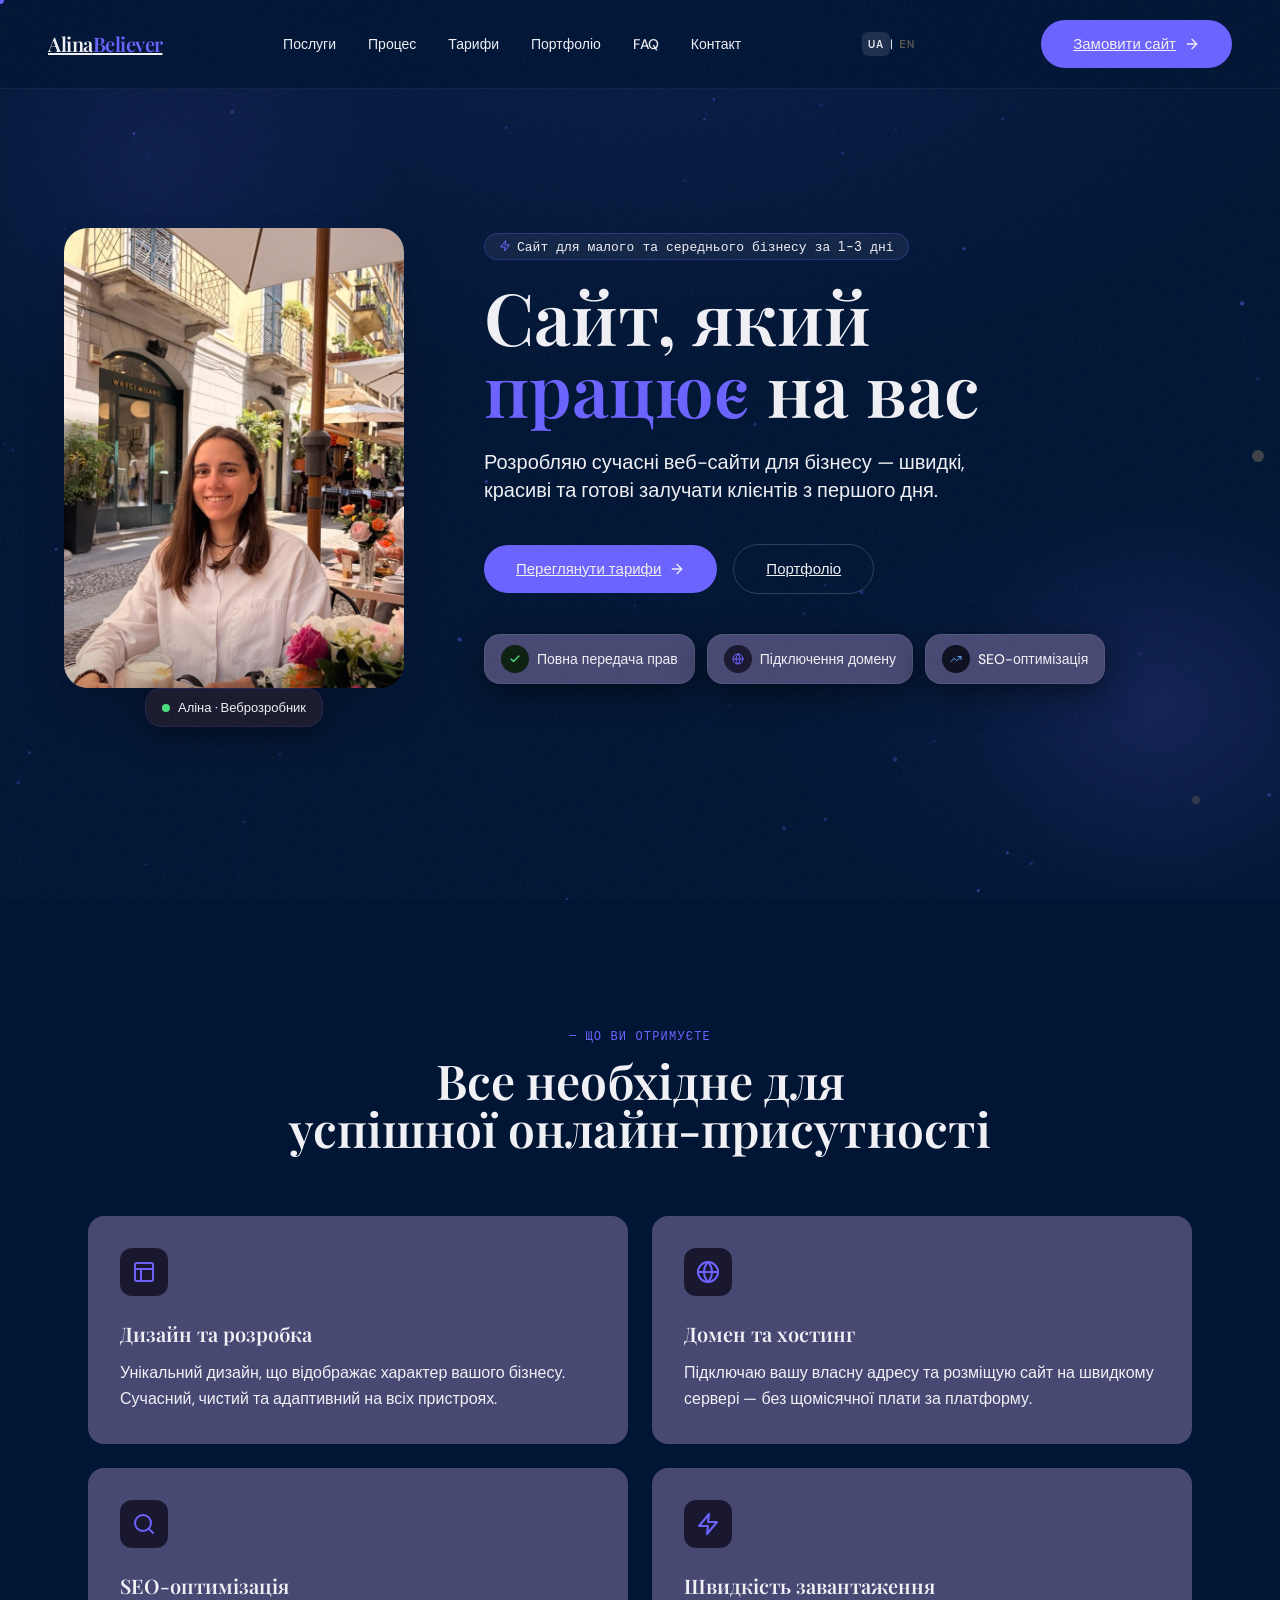
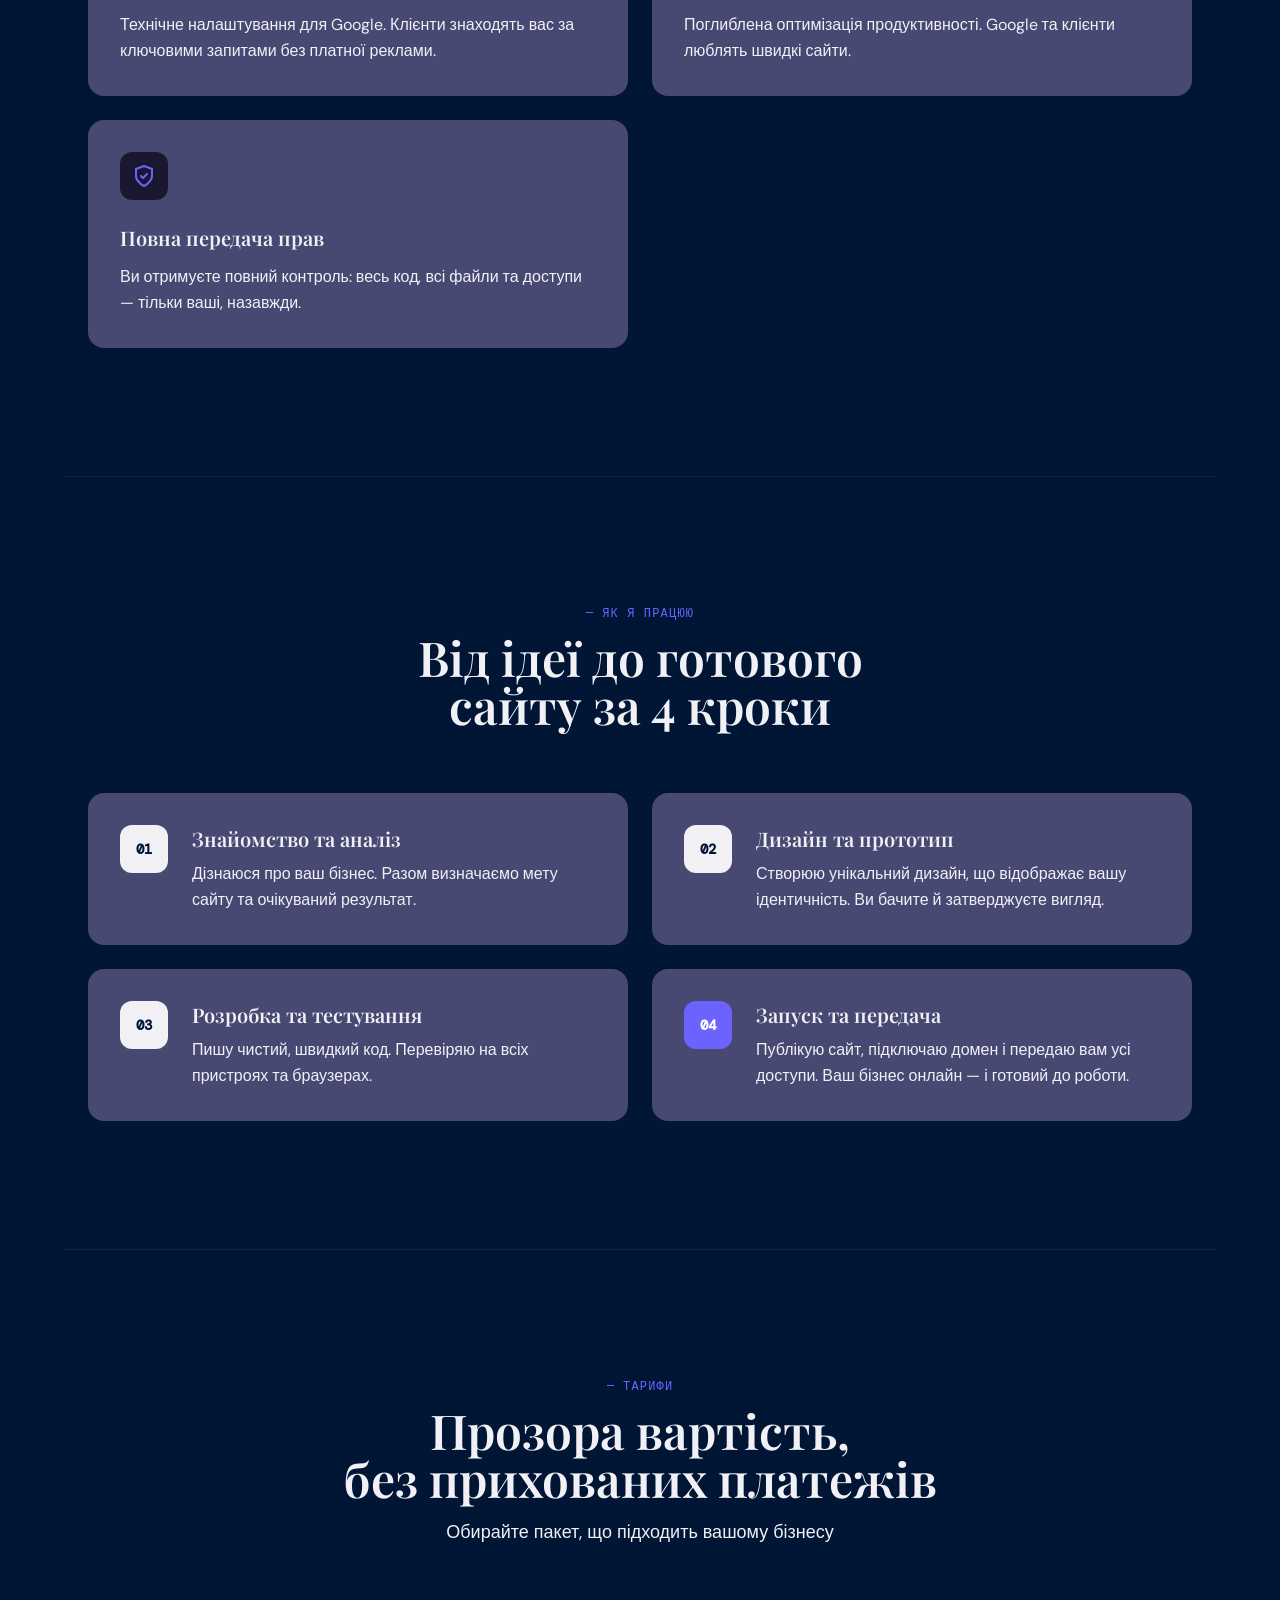
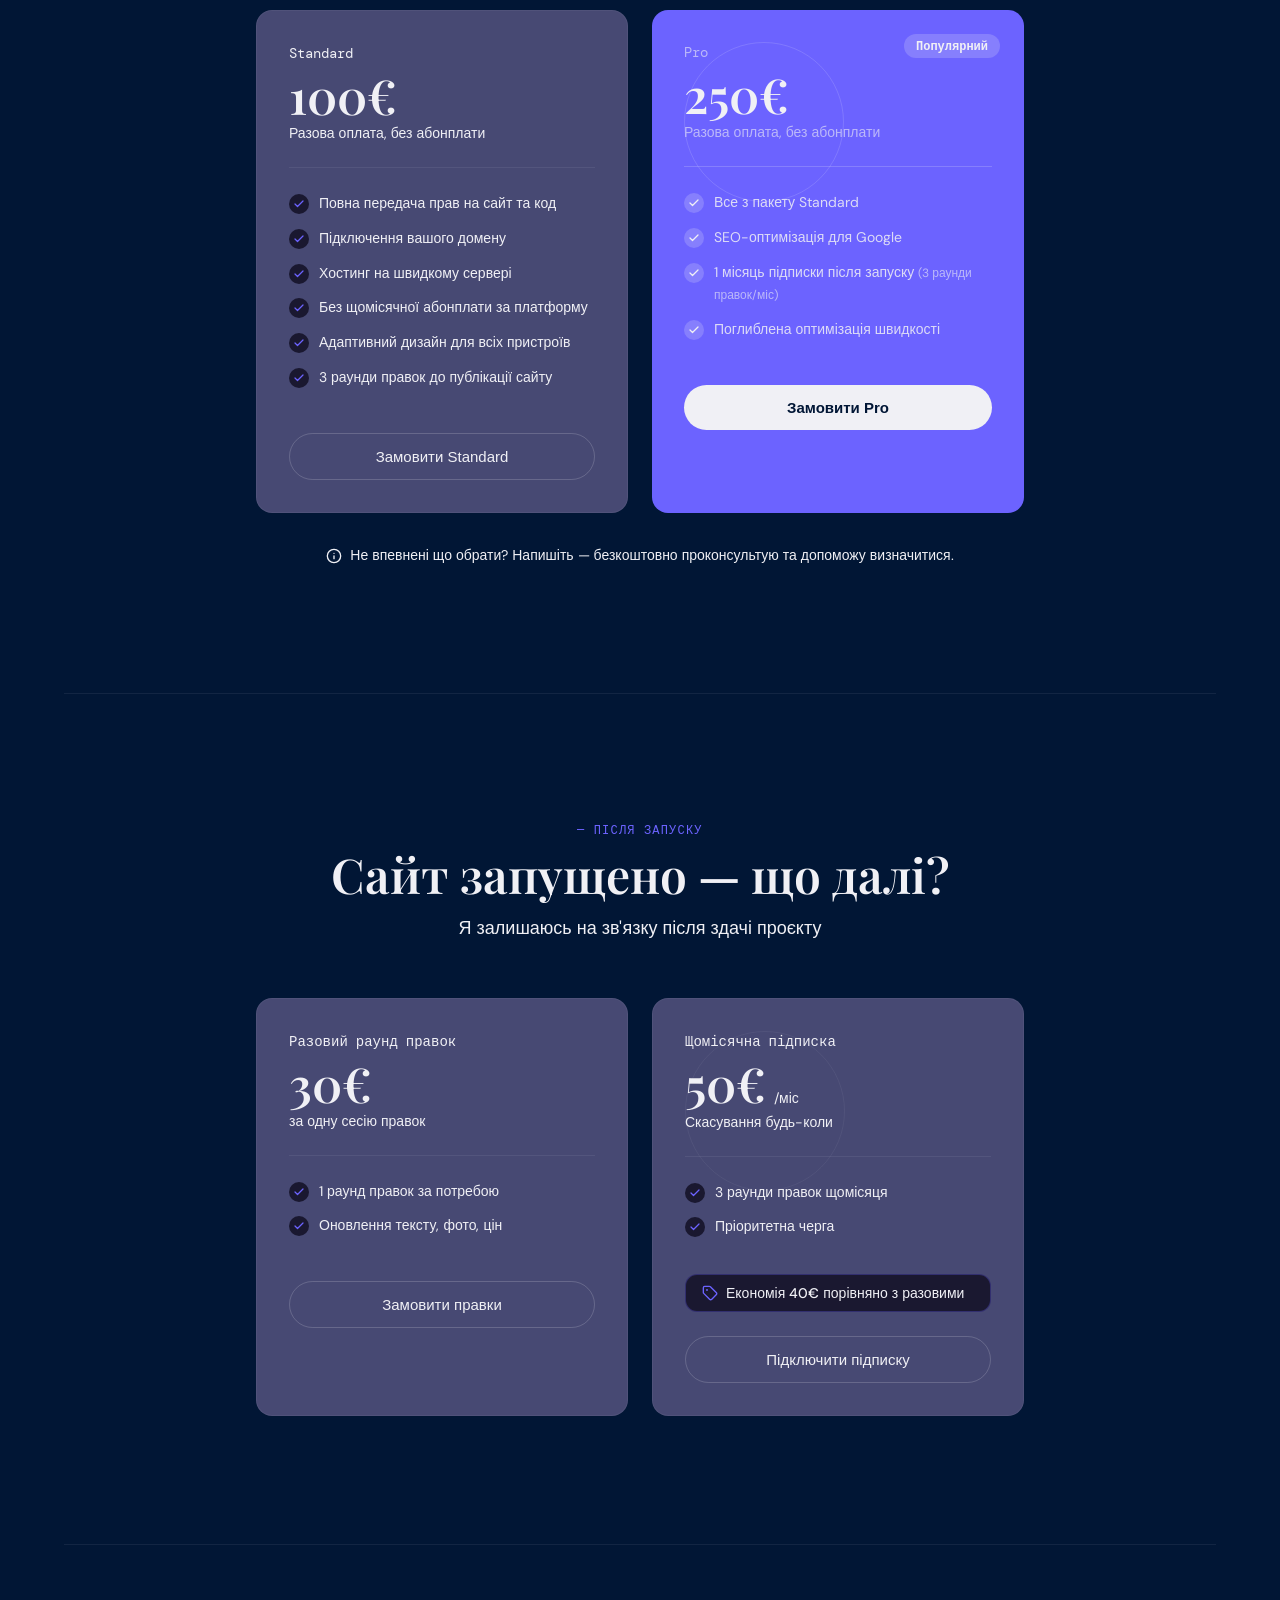
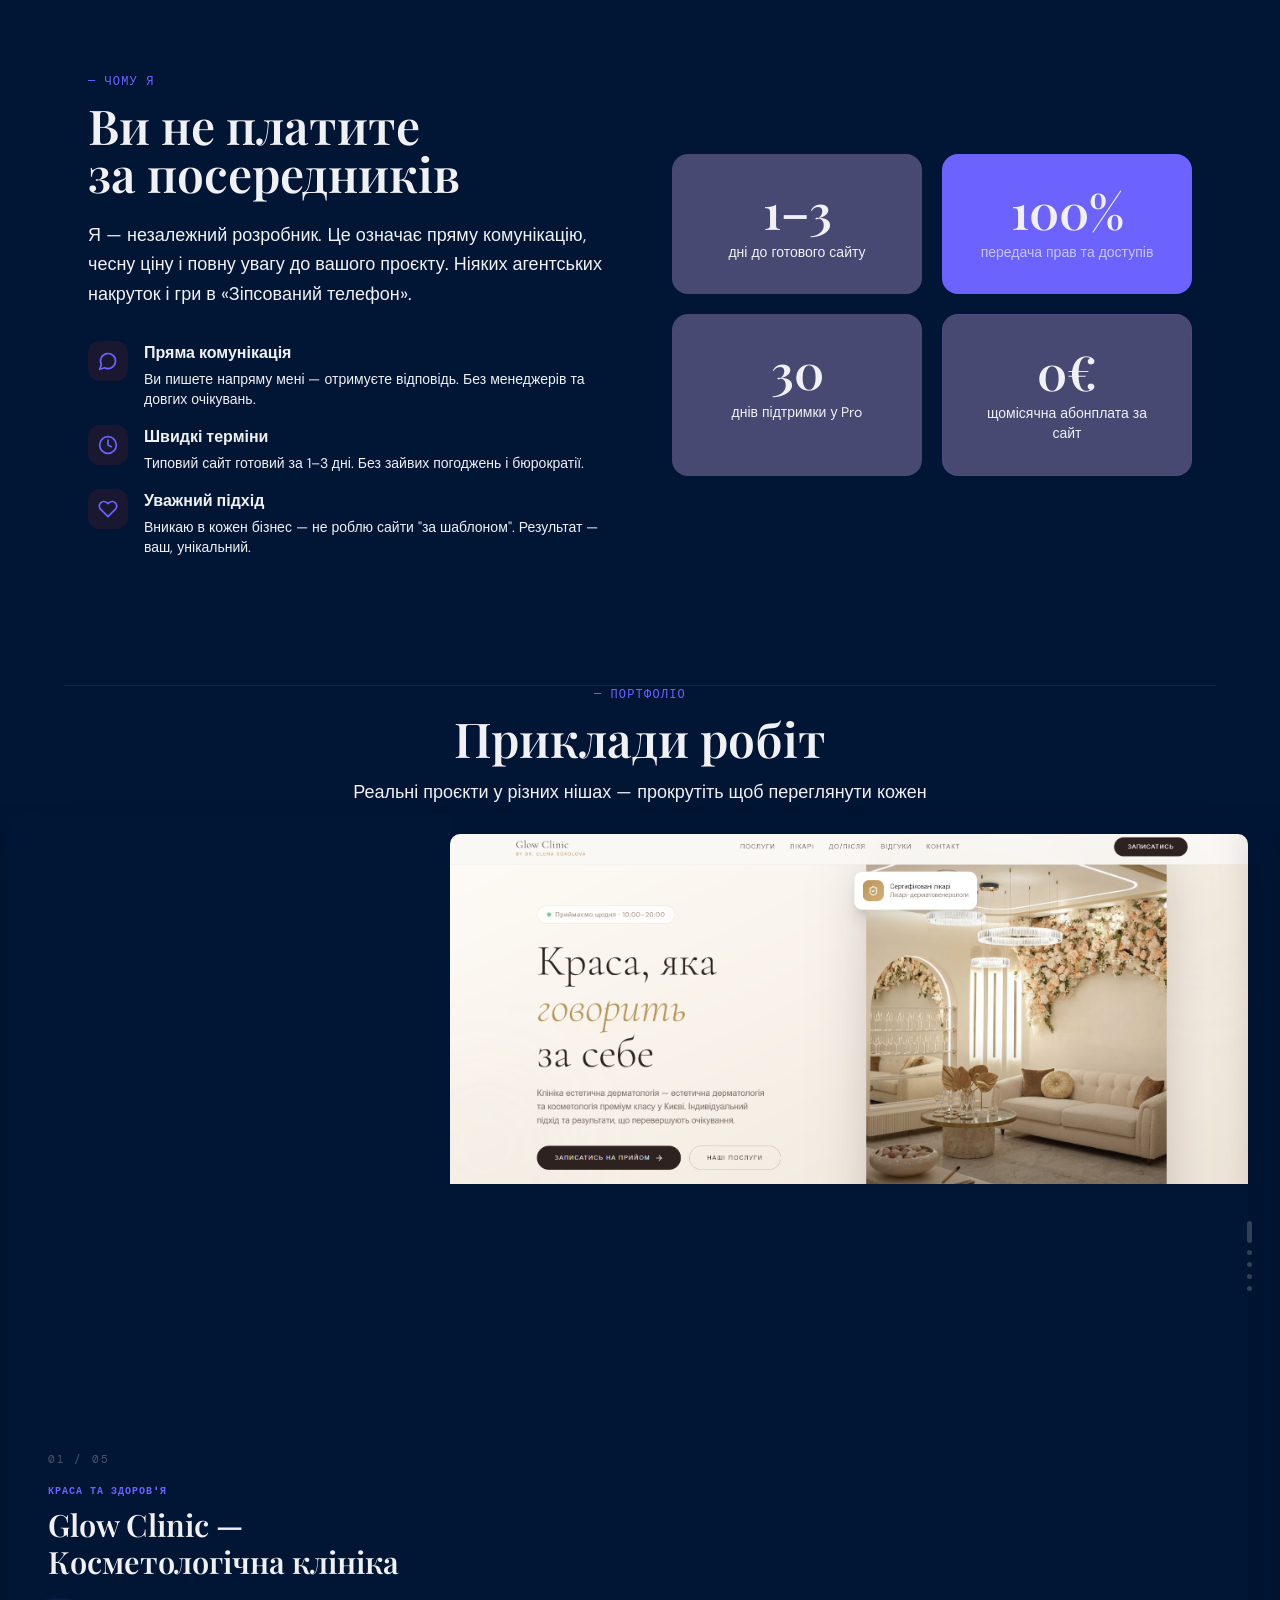
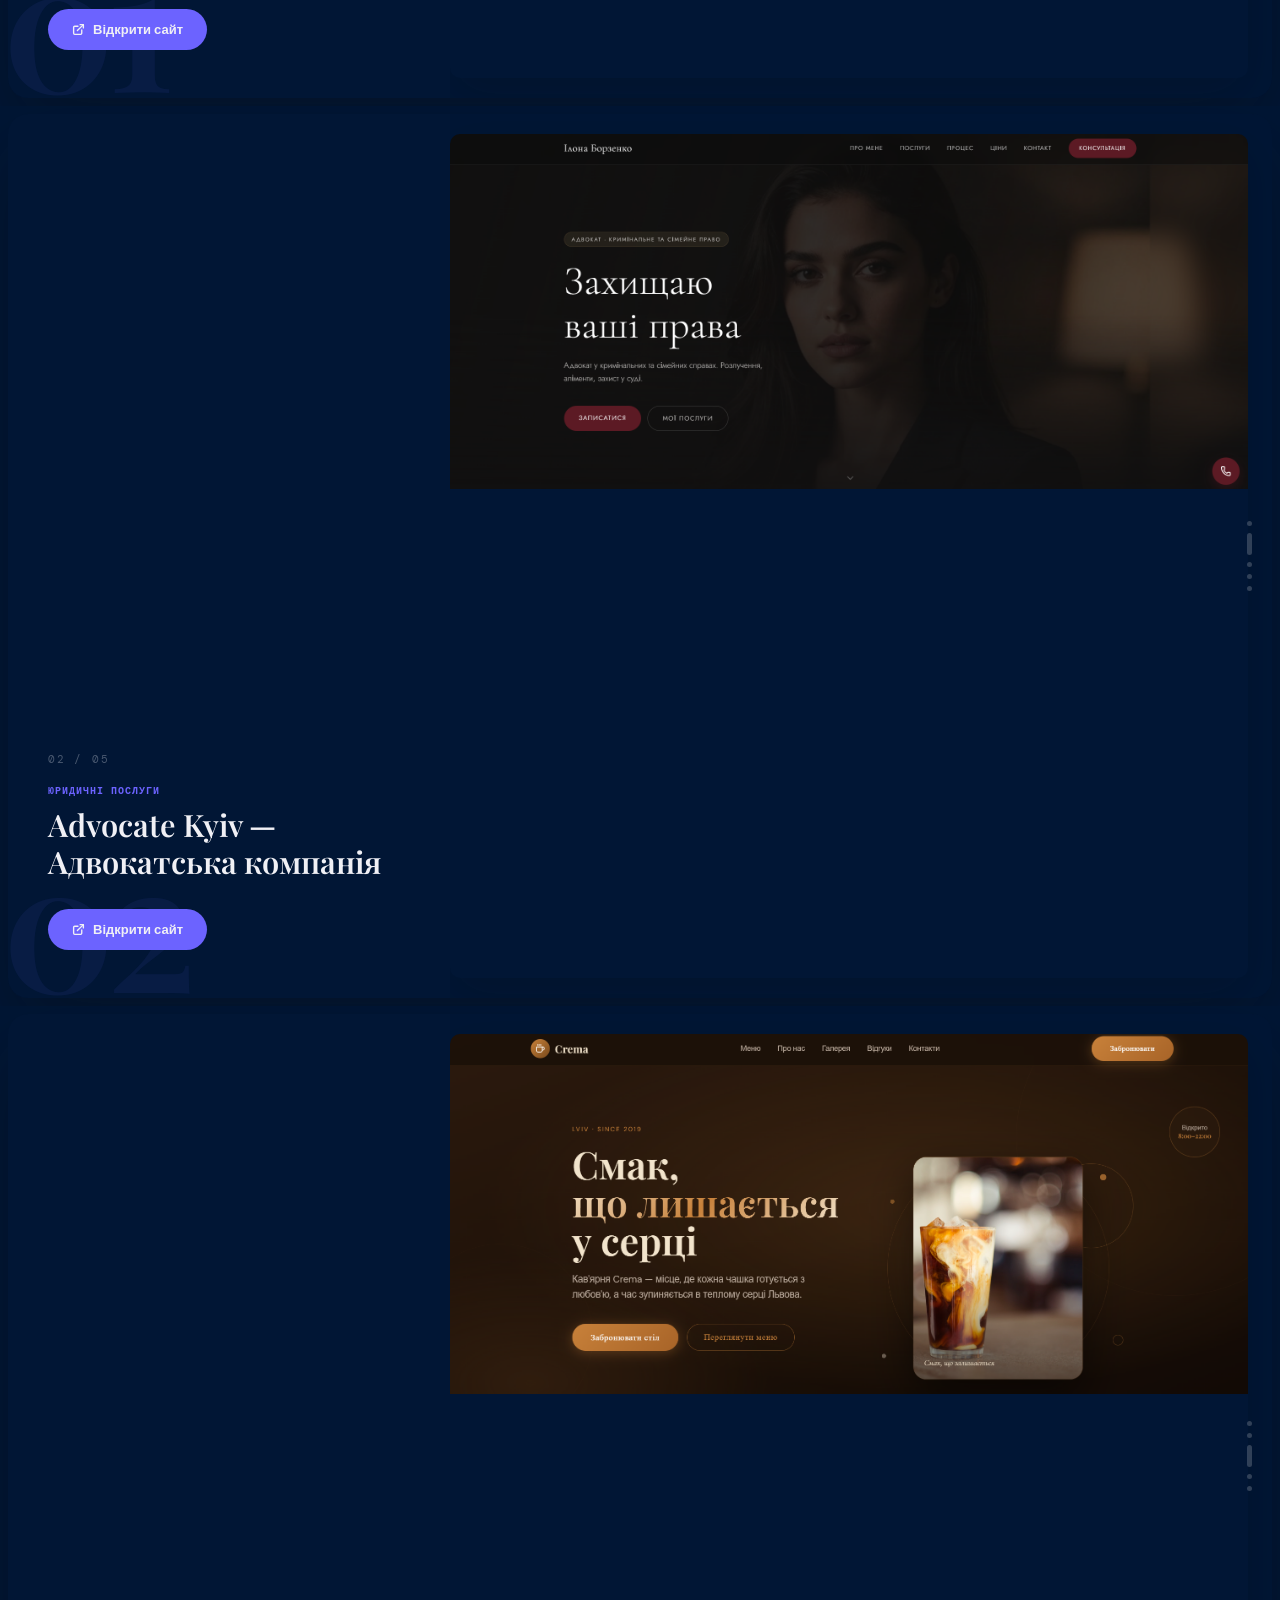
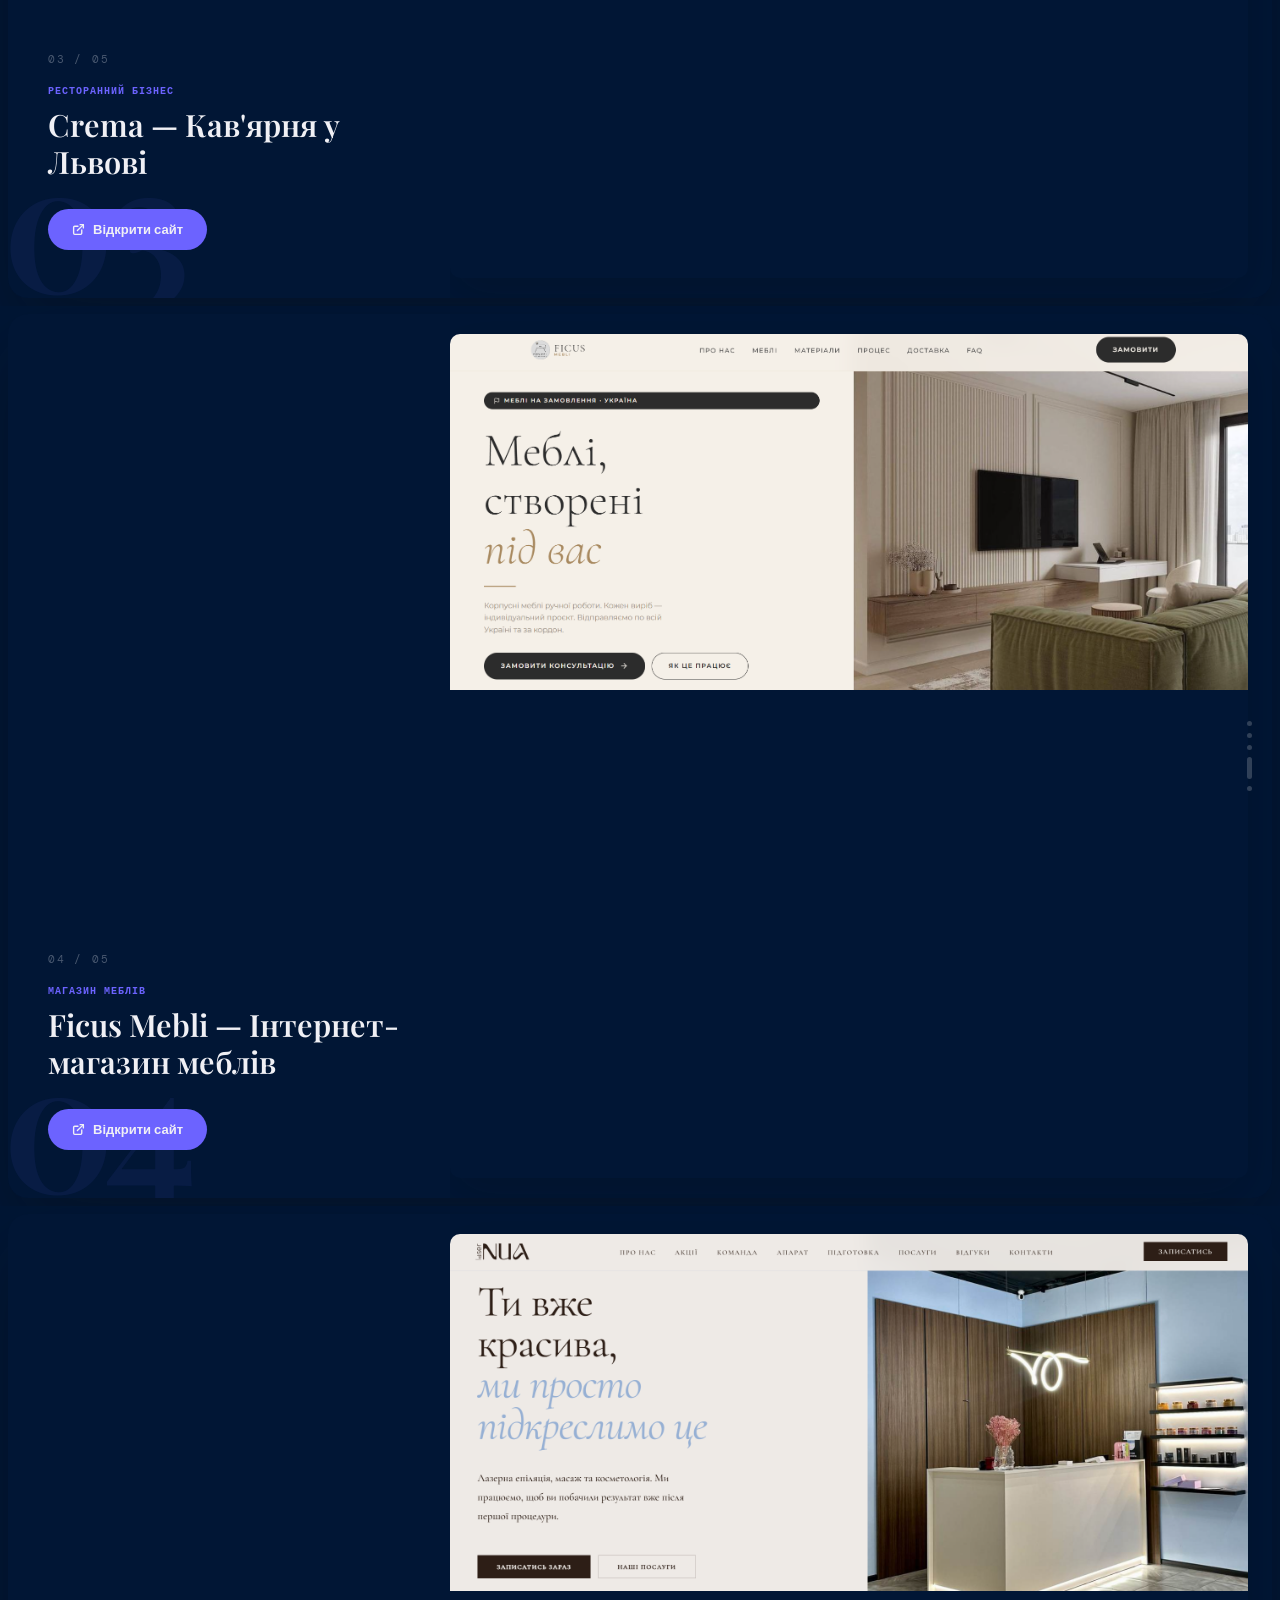
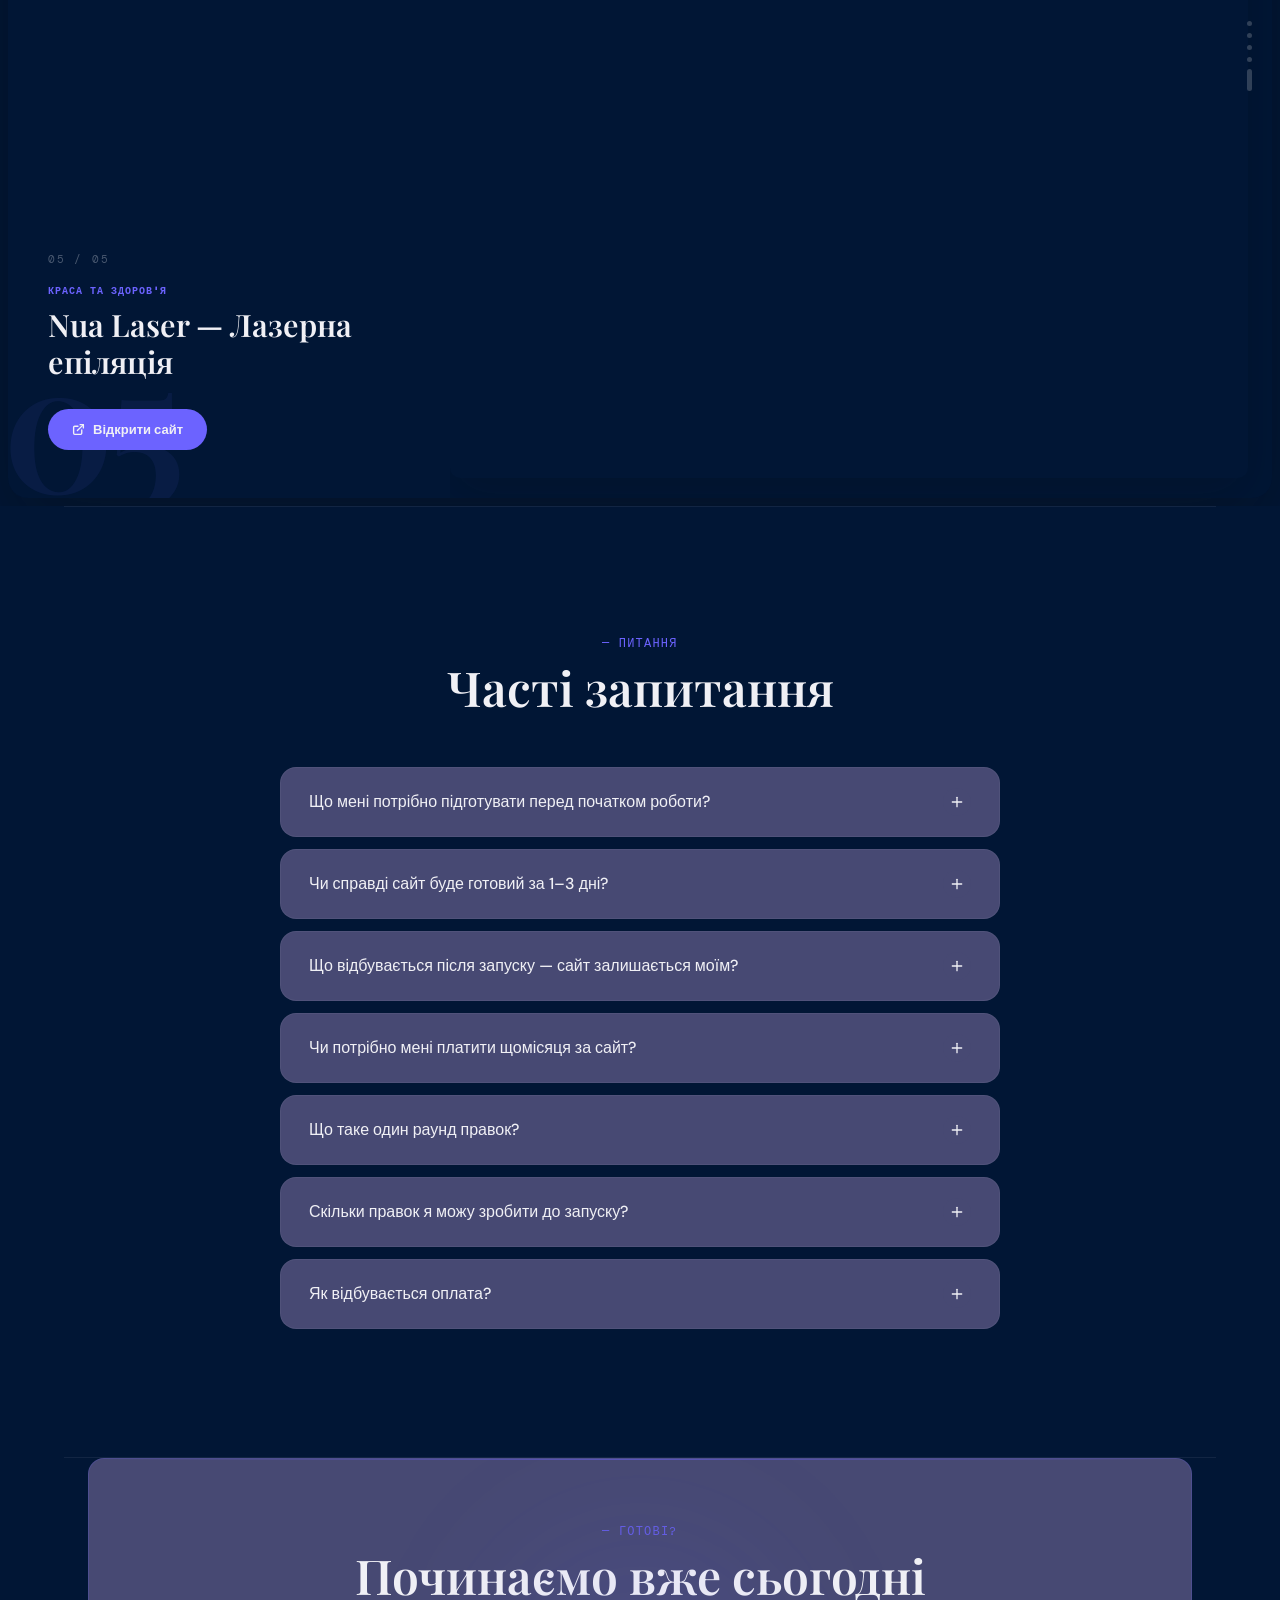
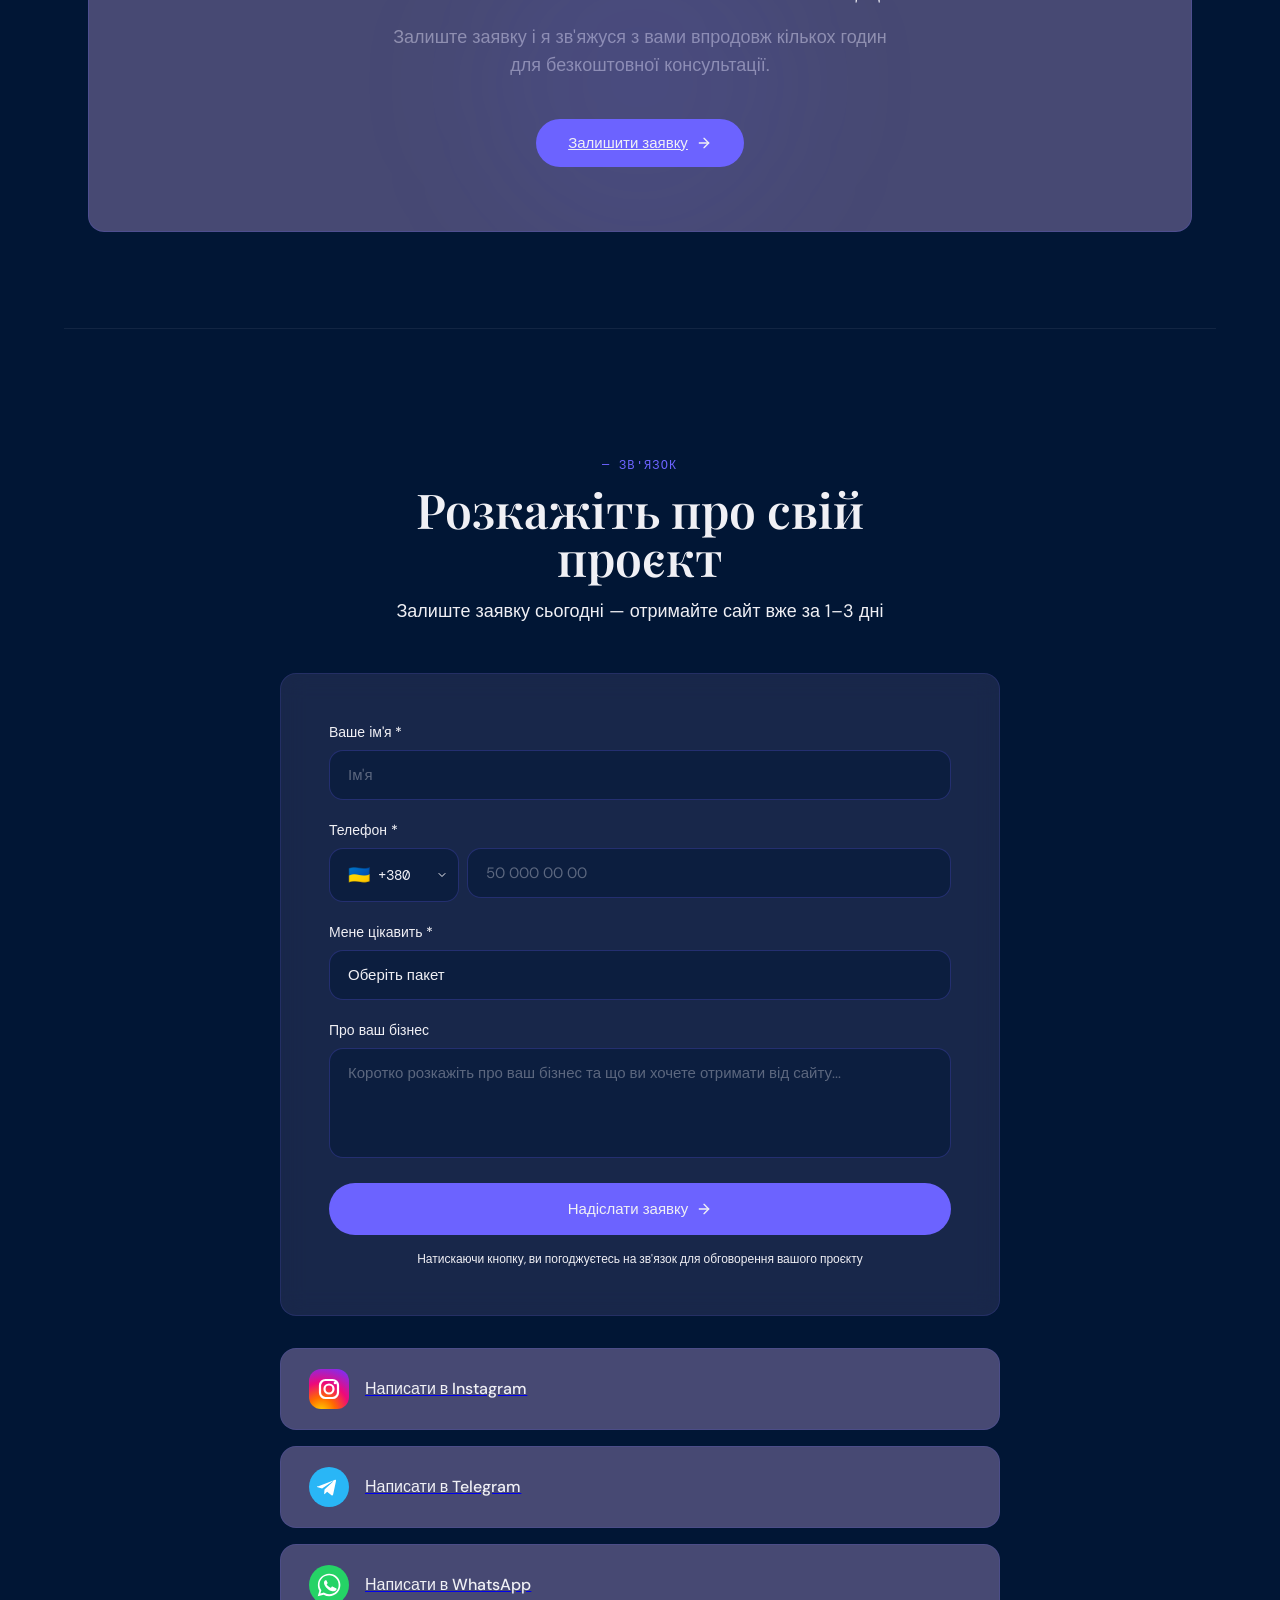
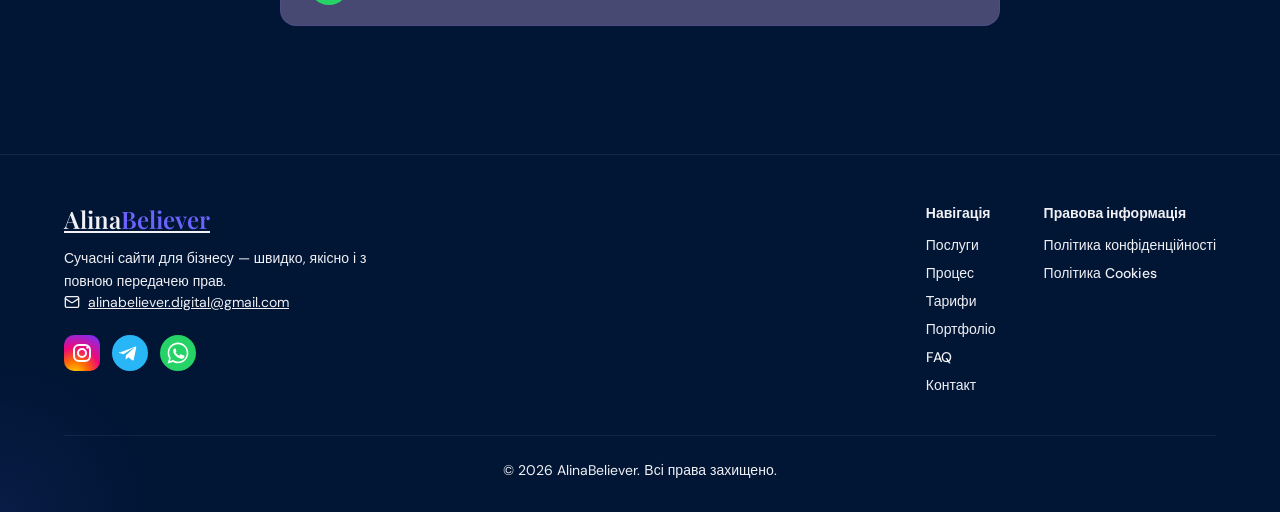
==== commit 86b5a8be: "Update index.html" ====
--- a/index.html
+++ b/index.html
@@ -35,9 +35,9 @@
 <meta name="twitter:image" content="https://alinabeliever.com/og-image.jpg" />
 <meta name="twitter:image:alt" content="AlinaBeliever — Сайти на замовлення за 1–3 дні" />
 <!-- Favicon -->
-<!-- Favicon: warm cream/gold, serif "A" on stone background -->
-<link rel="icon" type="image/svg+xml" href="data:image/svg+xml,%3Csvg xmlns='http://www.w3.org/2000/svg' viewBox='0 0 100 100'%3E%3Crect width='100' height='100' rx='22' fill='%23F5F0E8'/%3E%3Crect width='100' height='100' rx='22' fill='url(%23fg)' opacity='0.6'/%3E%3Cdefs%3E%3CradialGradient id='fg' cx='70%25' cy='30%25' r='80%25'%3E%3Cstop offset='0%25' stop-color='%23F0D9B5'/%3E%3Cstop offset='100%25' stop-color='%23E8D4AA' stop-opacity='0'/%3E%3C/radialGradient%3E%3C/defs%3E%3Ctext y='82' x='50' text-anchor='middle' font-family='Georgia%2C serif' font-size='74' font-weight='400' fill='%23A0722A' opacity='0.9'%3EA%3C/text%3E%3C/svg%3E" />
-<link rel="apple-touch-icon" href="data:image/svg+xml,%3Csvg xmlns='http://www.w3.org/2000/svg' viewBox='0 0 100 100'%3E%3Crect width='100' height='100' rx='22' fill='%23F5F0E8'/%3E%3Ctext y='82' x='50' text-anchor='middle' font-family='Georgia%2C serif' font-size='74' font-weight='400' fill='%23A0722A' opacity='0.9'%3EA%3C/text%3E%3C/svg%3E" />
+<!-- Favicon: dark blue neon <A/> code tag -->
+<link rel="icon" type="image/svg+xml" href="data:image/svg+xml,%3Csvg xmlns='http://www.w3.org/2000/svg' viewBox='0 0 100 100'%3E%3Cdefs%3E%3Cfilter id='g' x='-20%25' y='-20%25' width='140%25' height='140%25'%3E%3CfeGaussianBlur in='SourceGraphic' stdDeviation='1.5' result='b'/%3E%3CfeMerge%3E%3CfeMergeNode in='b'/%3E%3CfeMergeNode in='SourceGraphic'/%3E%3C/feMerge%3E%3C/filter%3E%3CradialGradient id='bg' cx='50%25' cy='40%25' r='70%25'%3E%3Cstop offset='0%25' stop-color='%231A3A6A'/%3E%3Cstop offset='100%25' stop-color='%23071525'/%3E%3C/radialGradient%3E%3C/defs%3E%3Crect width='100' height='100' rx='20' fill='url(%23bg)'/%3E%3Ctext x='50' y='62' text-anchor='middle' font-family='monospace' font-size='32' font-weight='700' fill='white' filter='url(%23g)'%3E%26lt%3BA/%26gt%3B%3C/text%3E%3C/svg%3E" />
+<link rel="apple-touch-icon" href="data:image/svg+xml,%3Csvg xmlns='http://www.w3.org/2000/svg' viewBox='0 0 100 100'%3E%3Cdefs%3E%3Cfilter id='g' x='-20%25' y='-20%25' width='140%25' height='140%25'%3E%3CfeGaussianBlur in='SourceGraphic' stdDeviation='1.5' result='b'/%3E%3CfeMerge%3E%3CfeMergeNode in='b'/%3E%3CfeMergeNode in='SourceGraphic'/%3E%3C/feMerge%3E%3C/filter%3E%3CradialGradient id='bg' cx='50%25' cy='40%25' r='70%25'%3E%3Cstop offset='0%25' stop-color='%231A3A6A'/%3E%3Cstop offset='100%25' stop-color='%23071525'/%3E%3C/radialGradient%3E%3C/defs%3E%3Crect width='100' height='100' rx='20' fill='url(%23bg)'/%3E%3Ctext x='50' y='62' text-anchor='middle' font-family='monospace' font-size='32' font-weight='700' fill='white' filter='url(%23g)'%3E%26lt%3BA/%26gt%3B%3C/text%3E%3C/svg%3E" />
 <link rel="preload" href="style.css" as="style">
 <link rel="preload" href="photo.jpg" as="image" fetchpriority="high">
 <link rel="dns-prefetch" href="https://formspree.io">
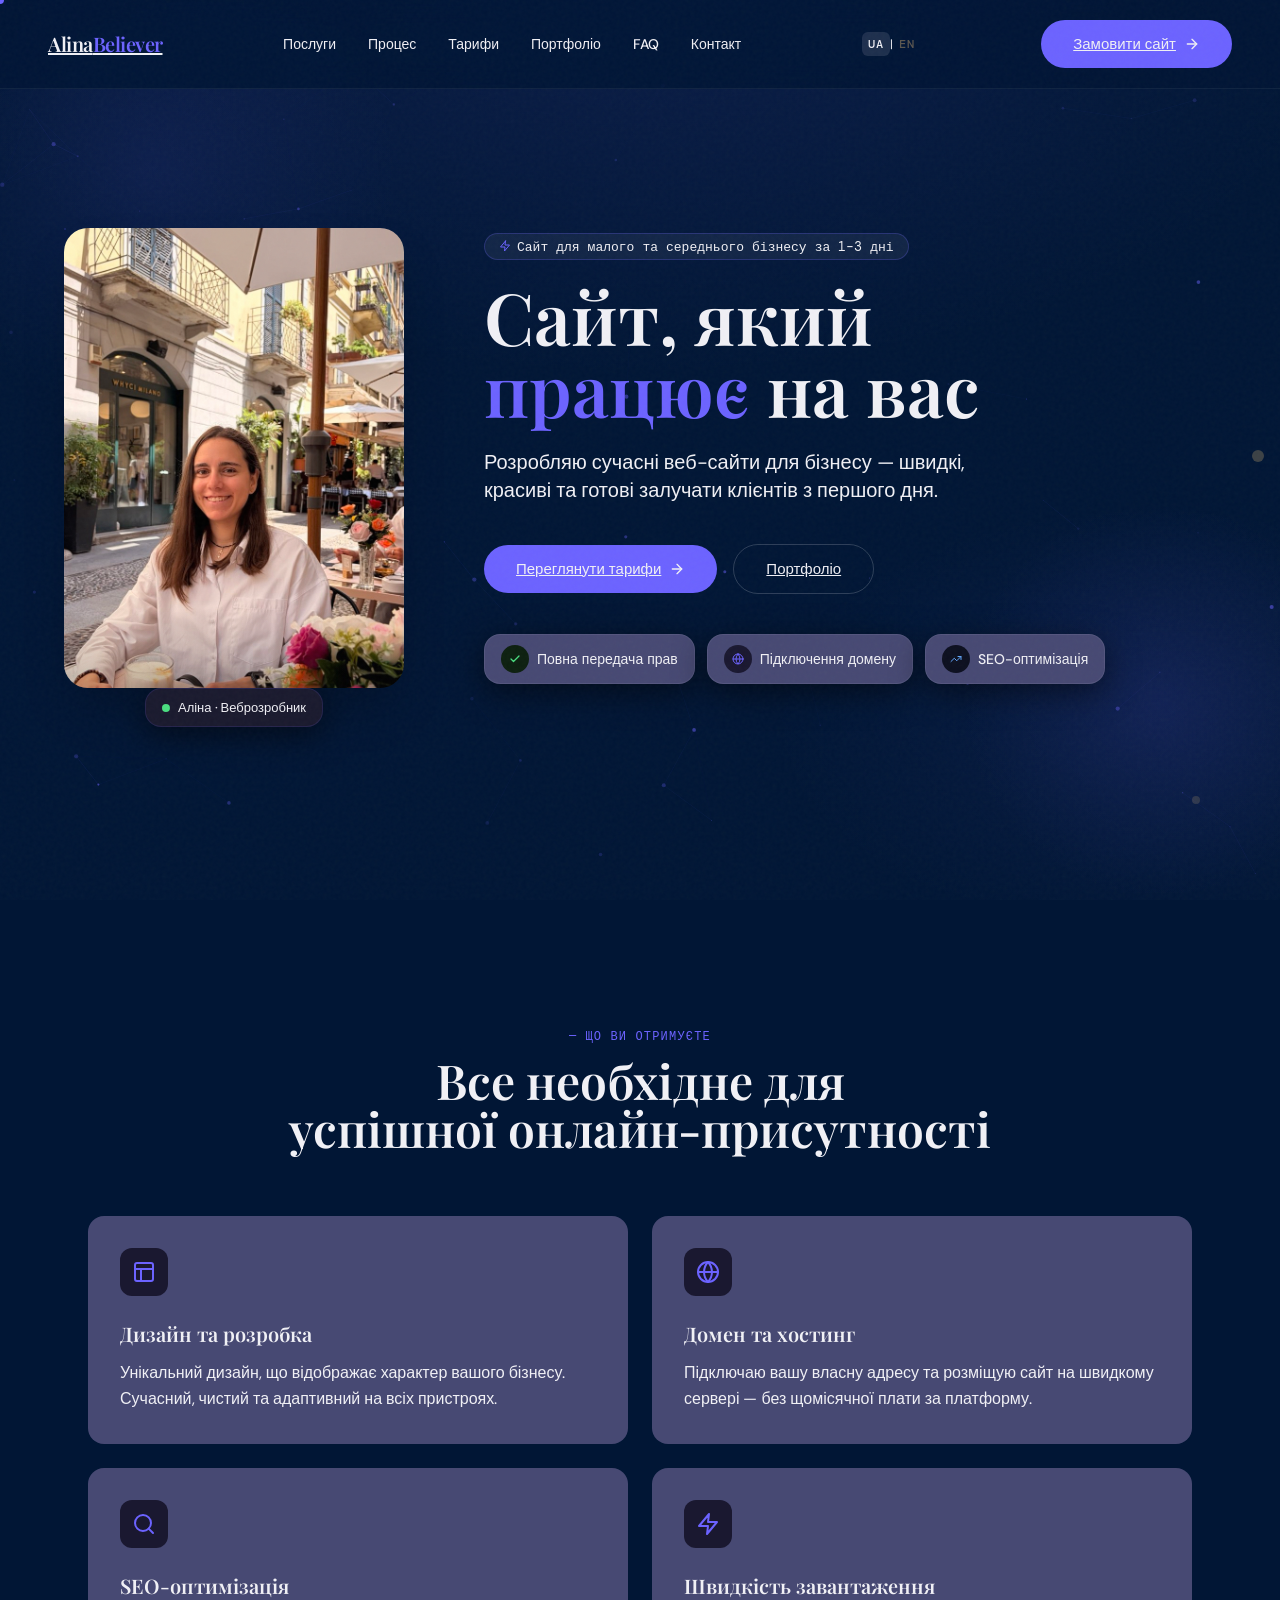
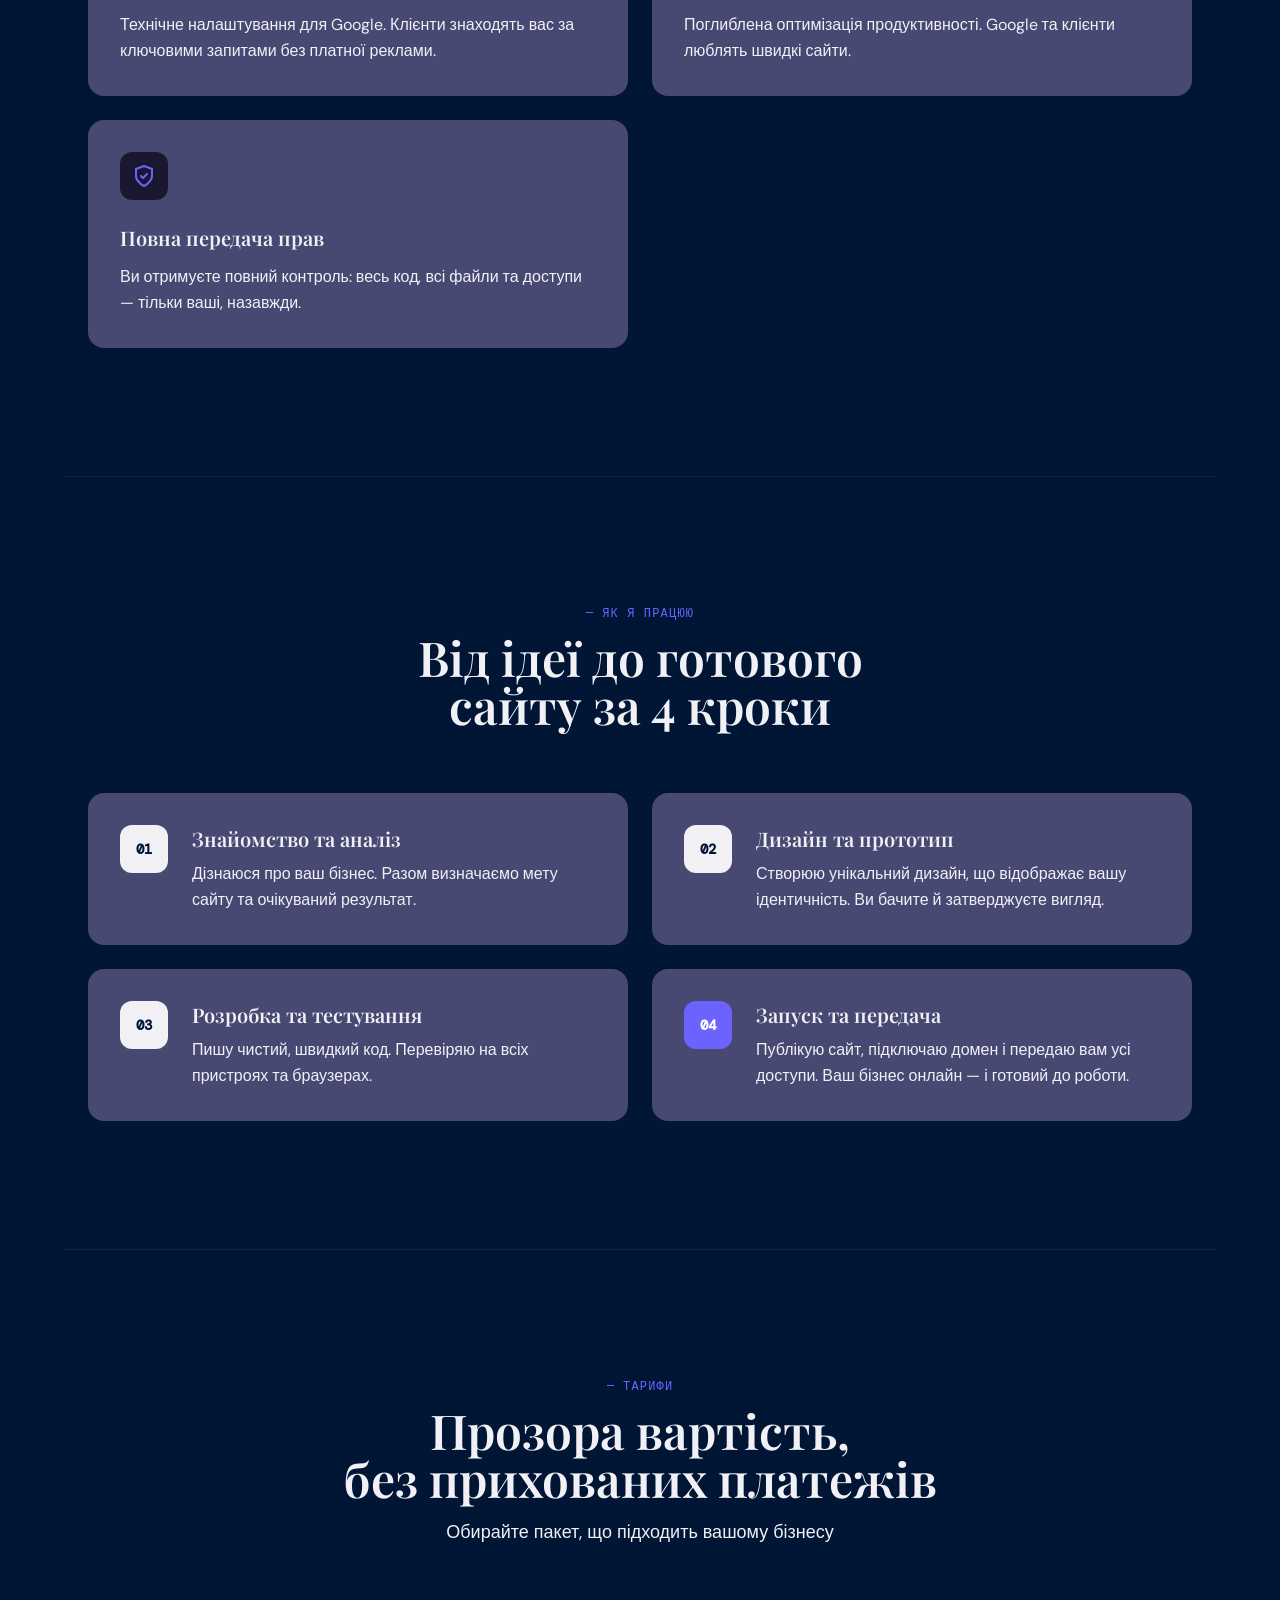
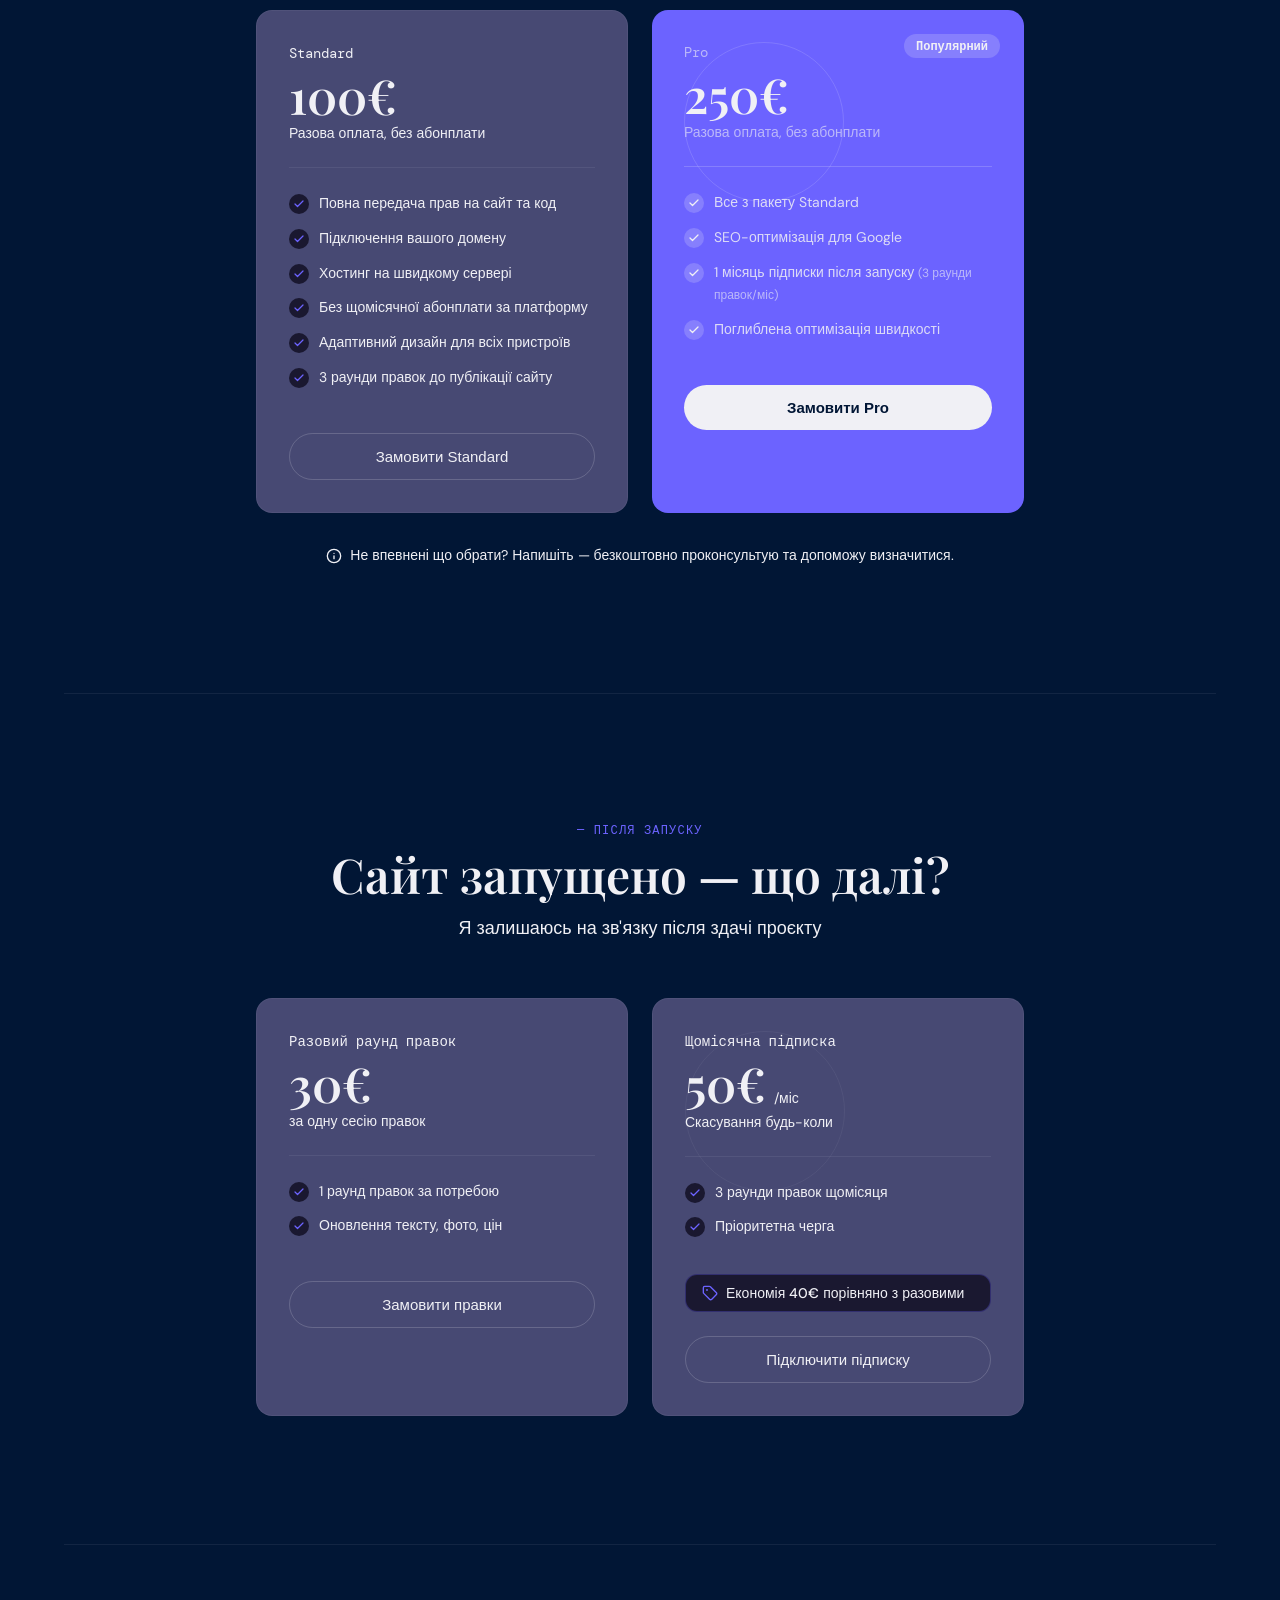
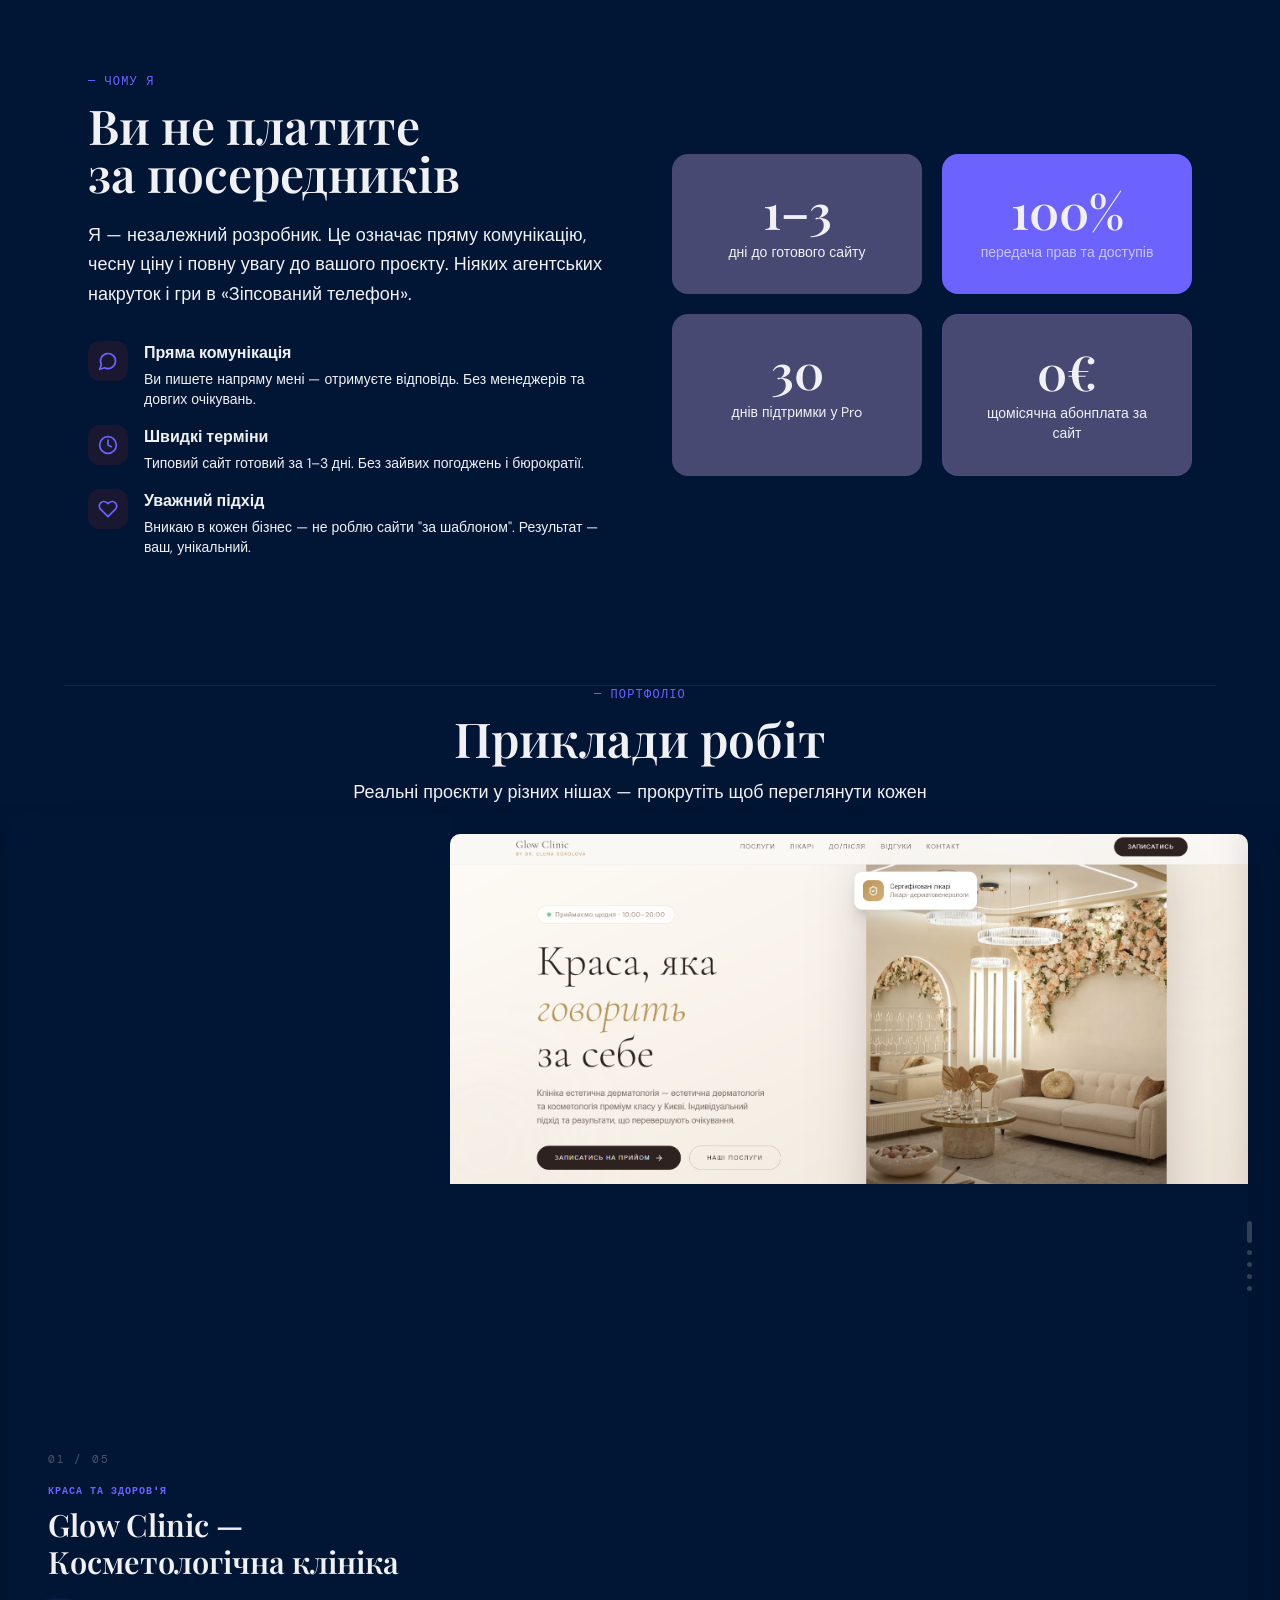
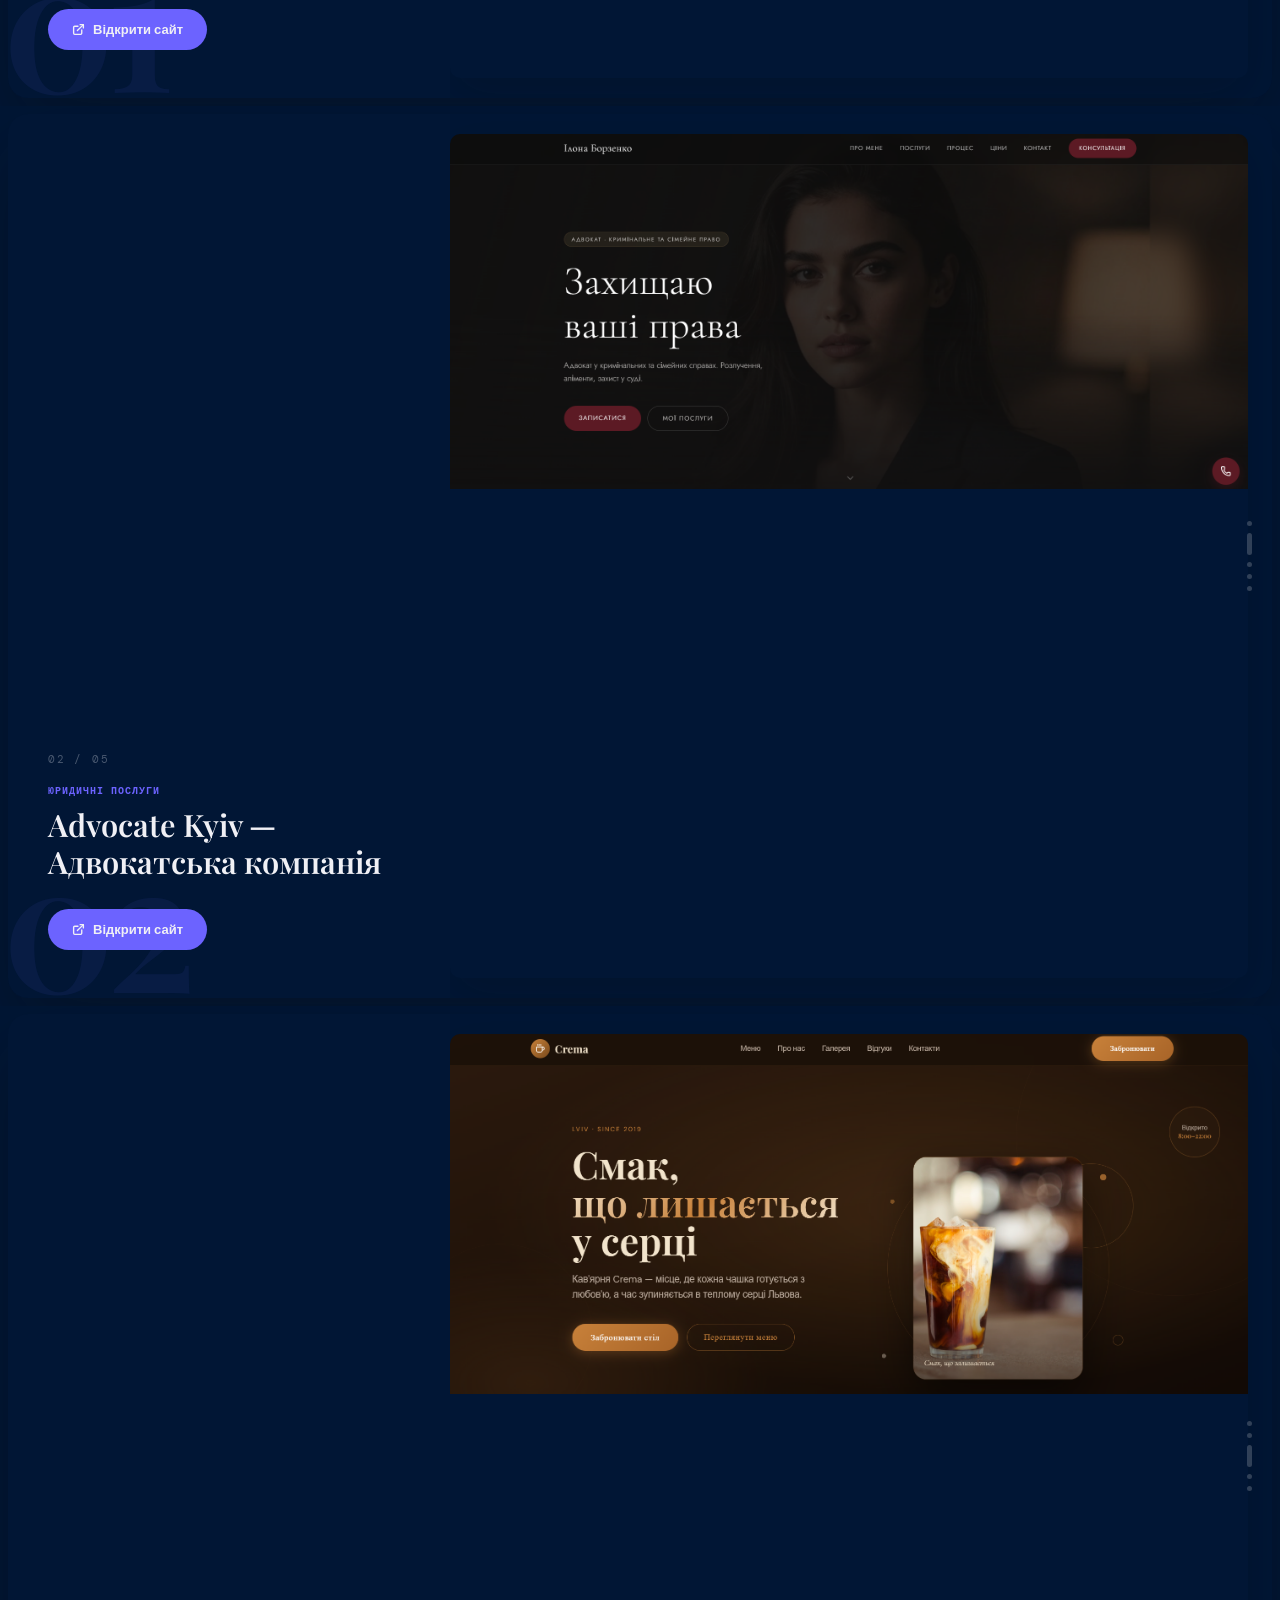
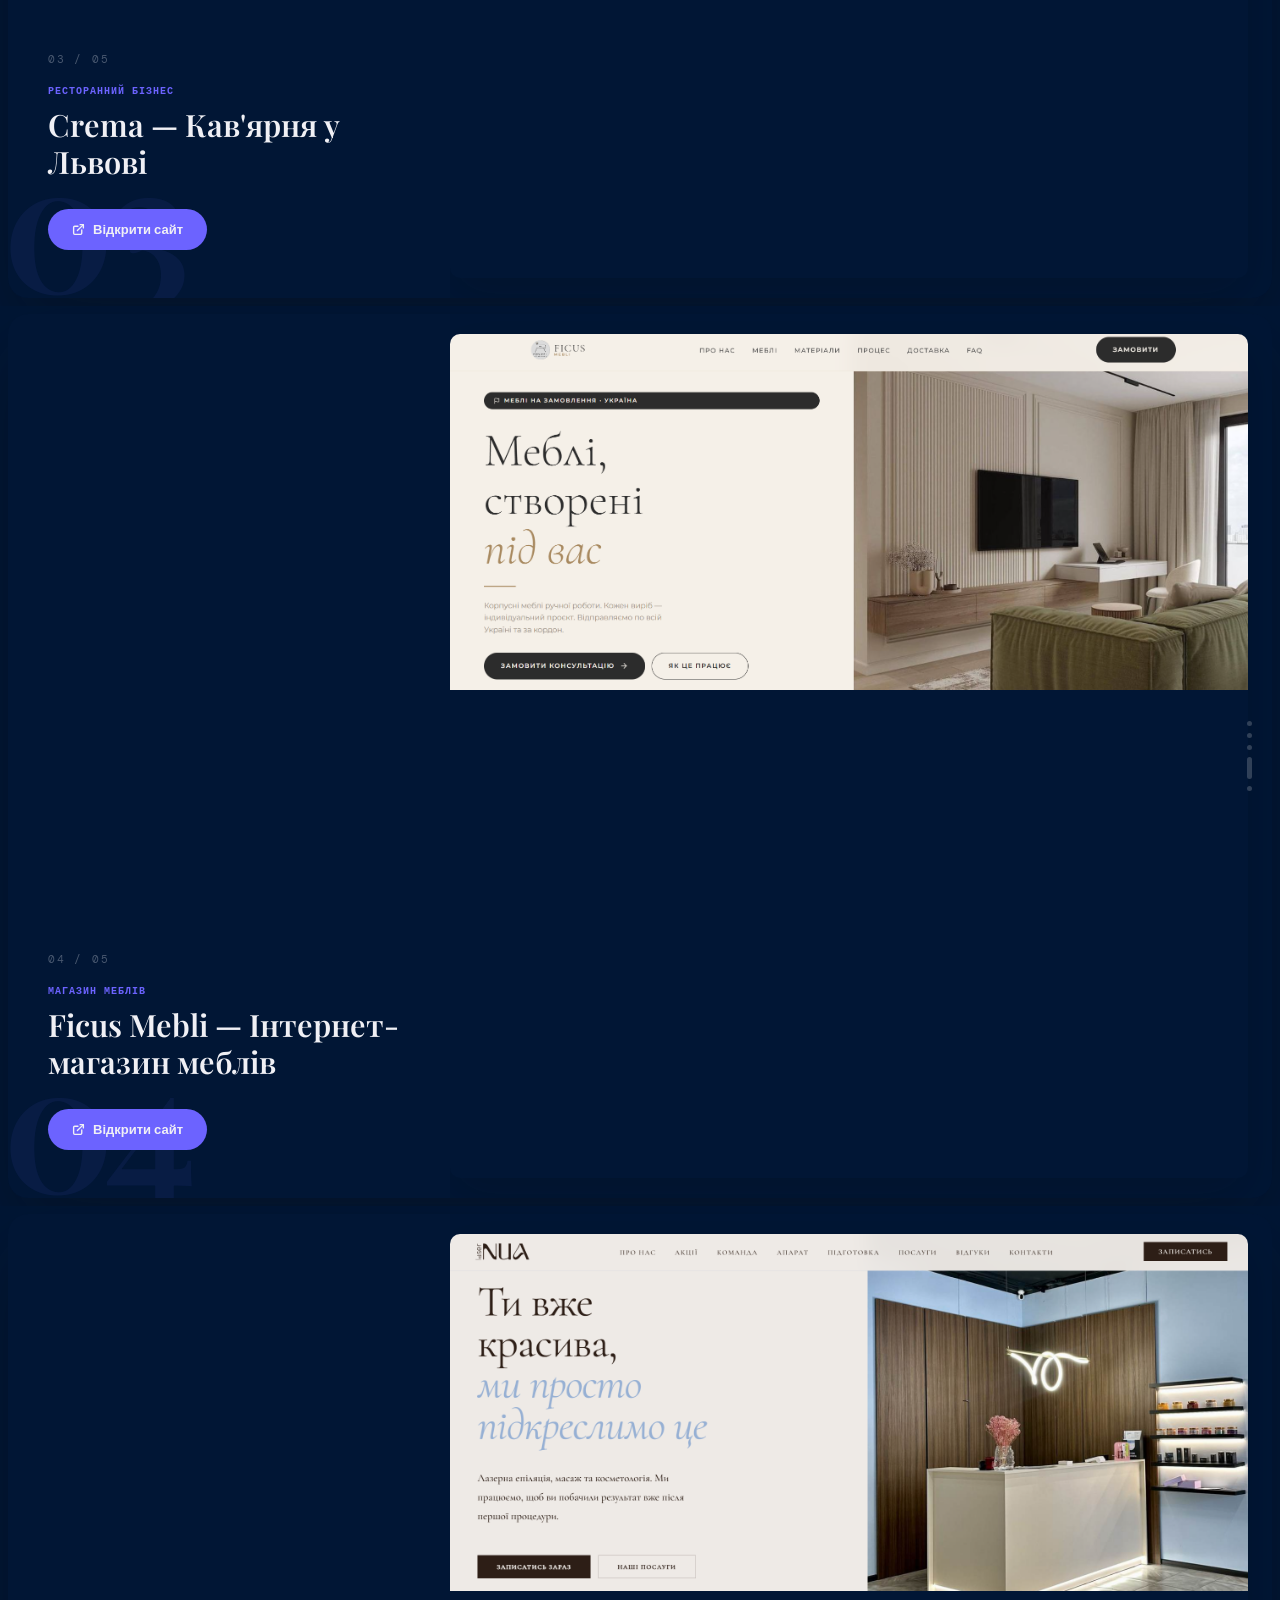
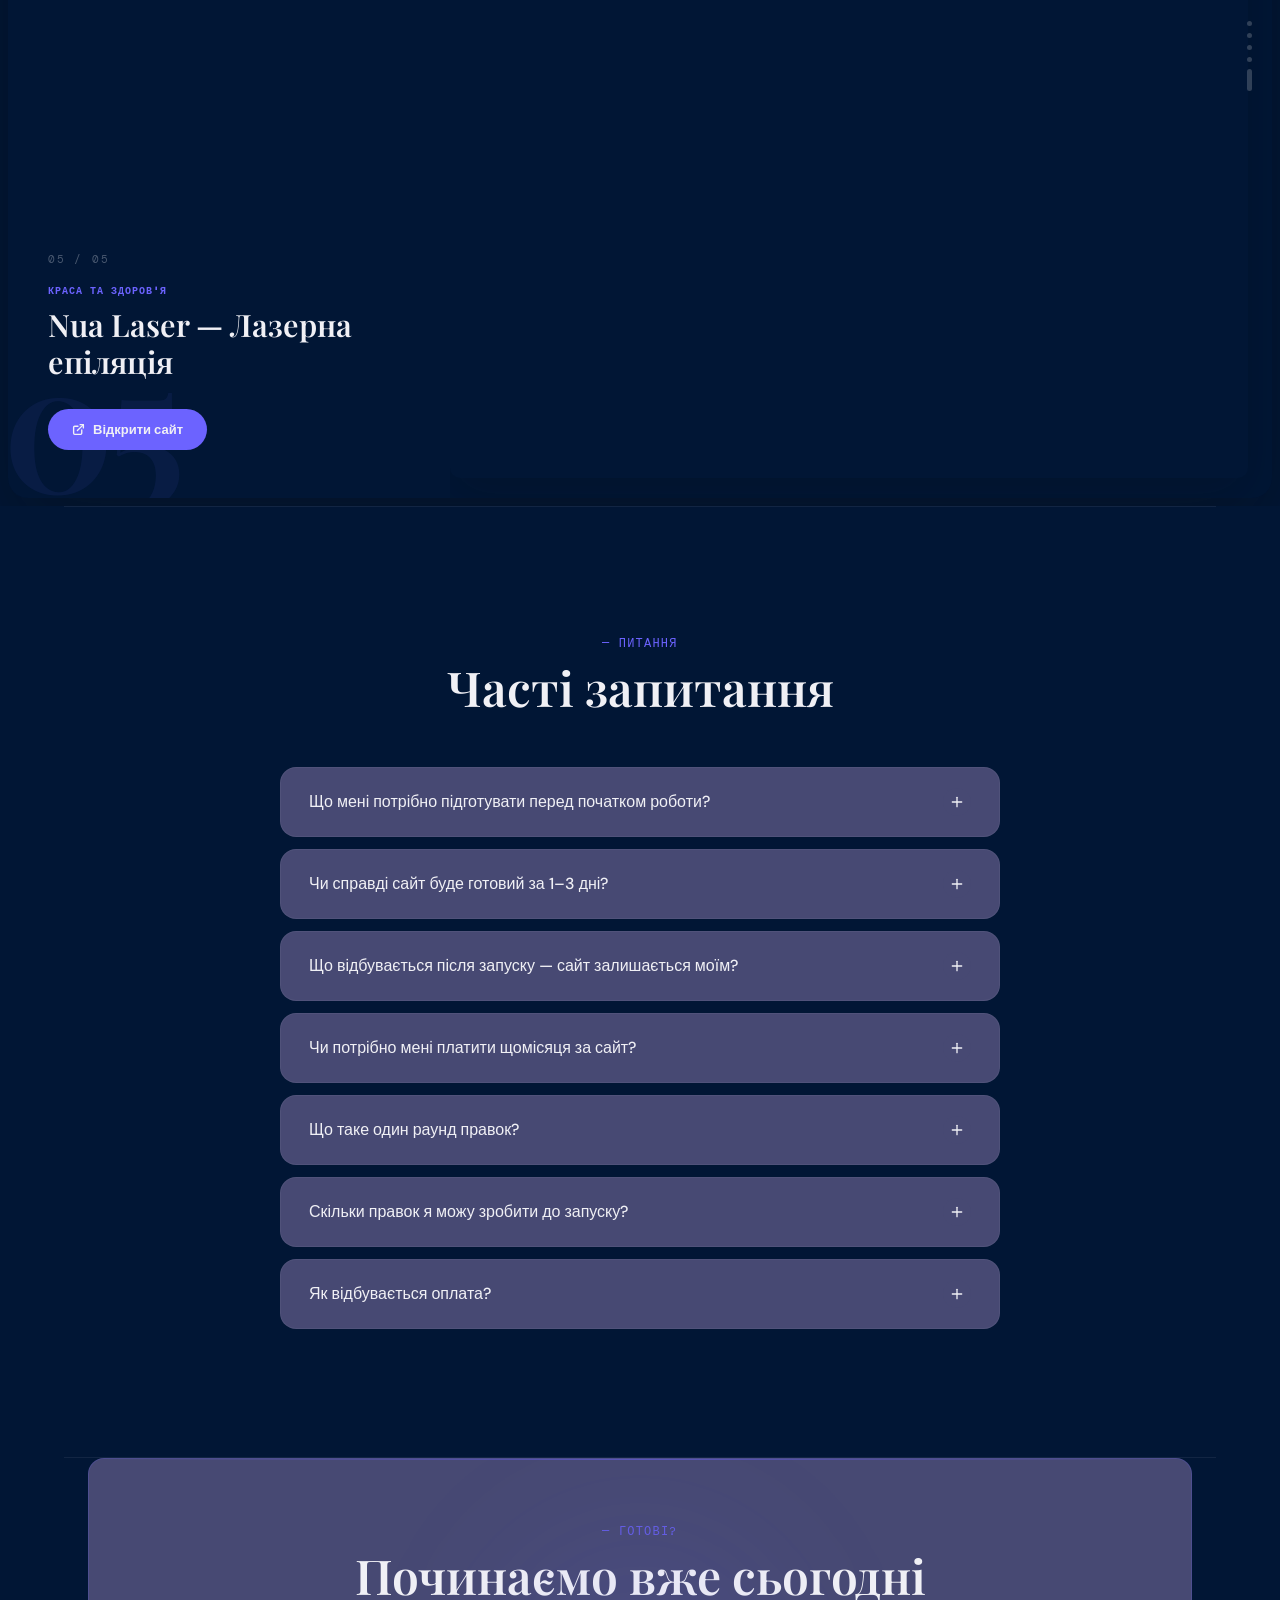
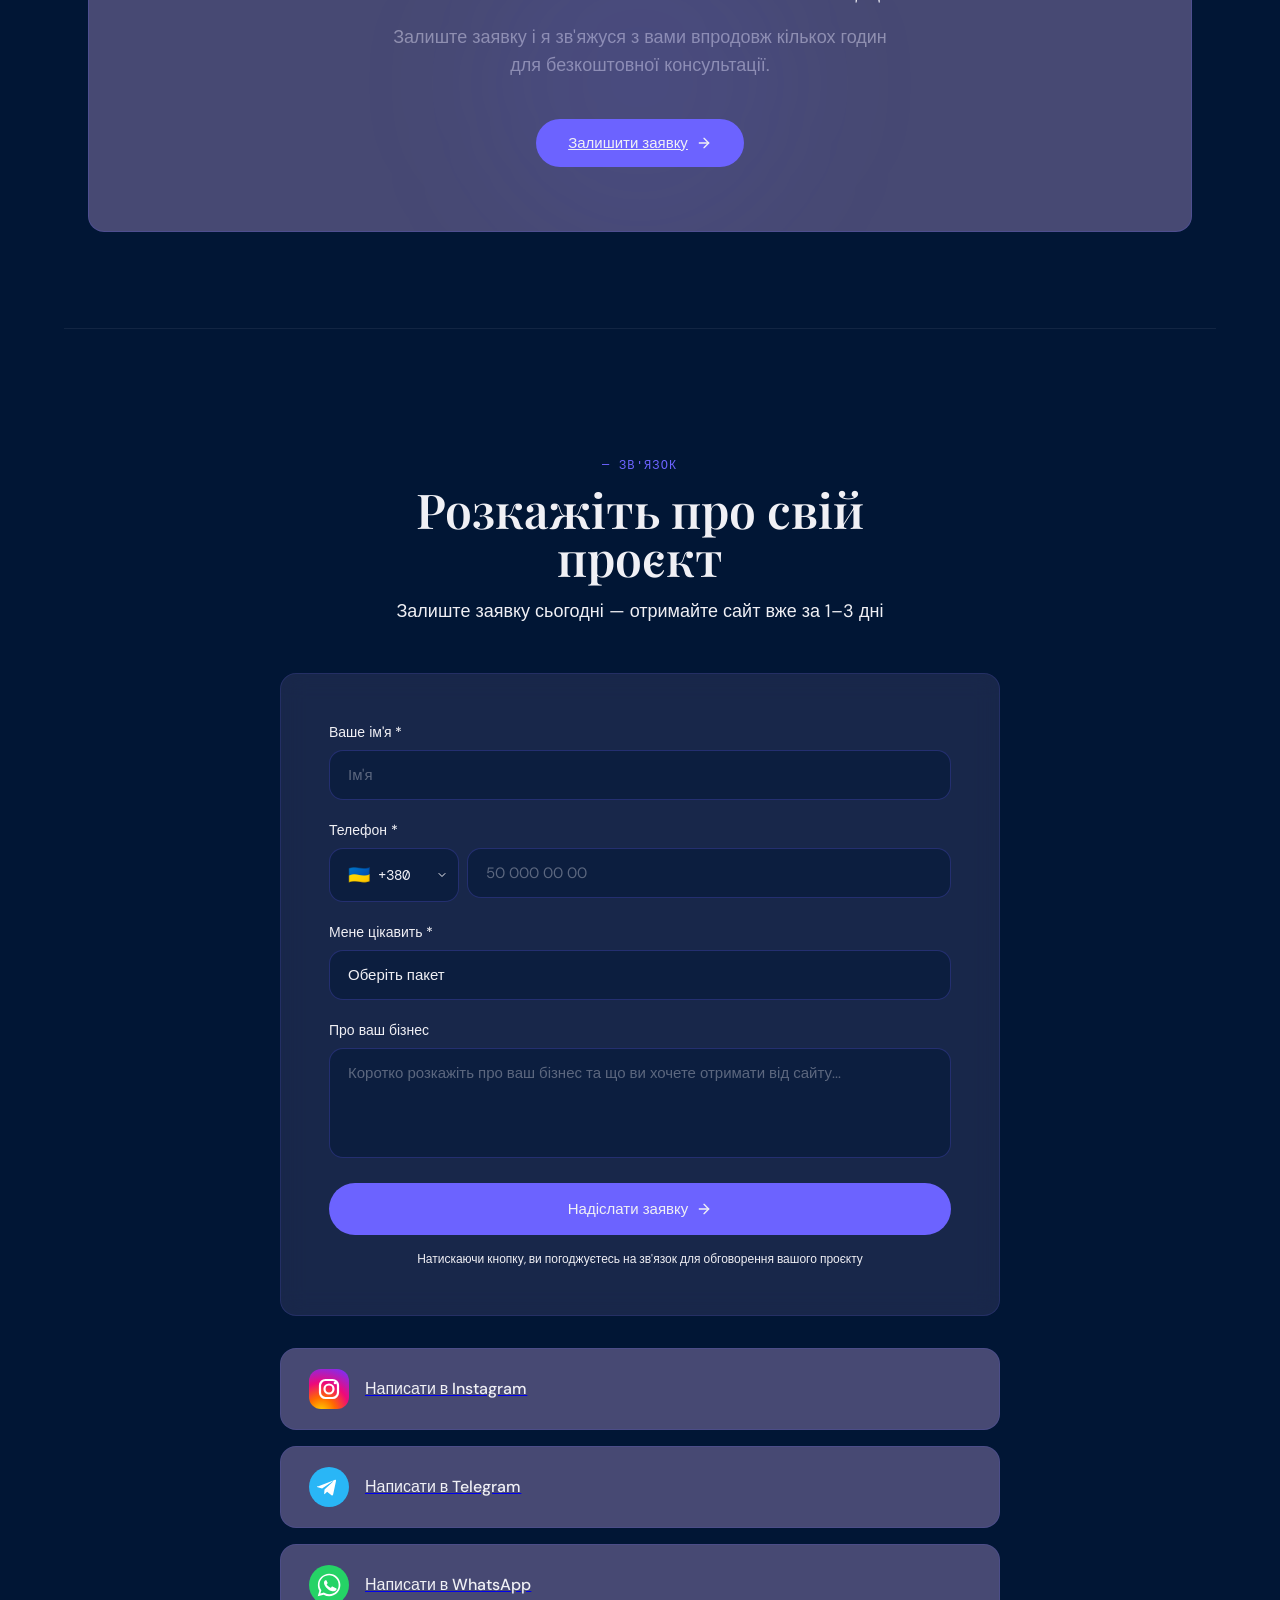
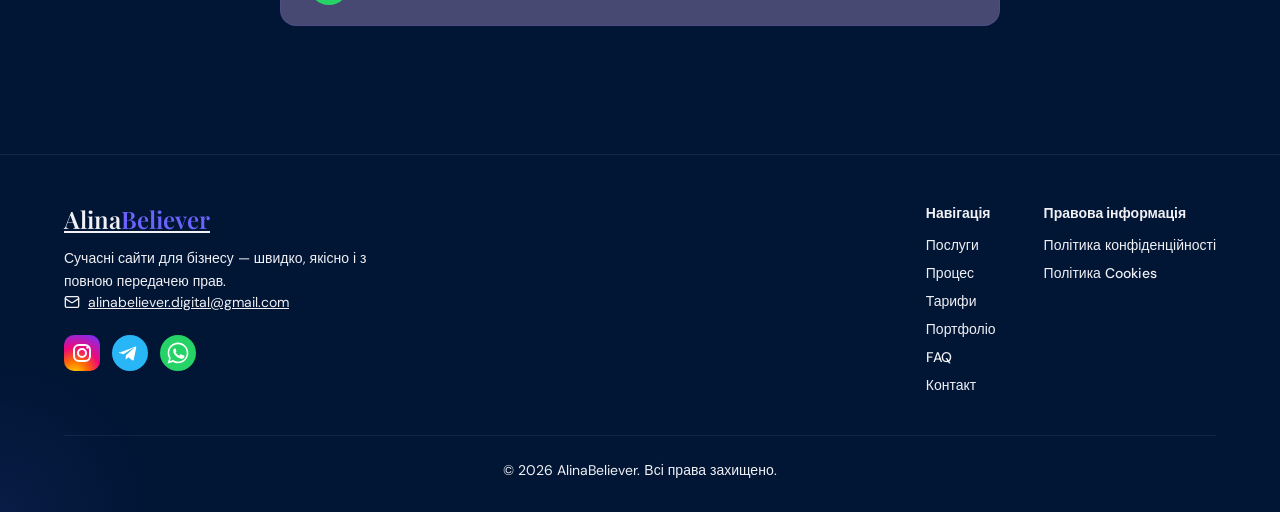
==== commit 580a7822: "Update index.html" ====
--- a/index.html
+++ b/index.html
@@ -12,7 +12,7 @@
 <meta name="google-site-verification" content="FVG9XsDQiYLBYxYD2s079yGN6IrIj2GLDQqt6EJIZ-4" />
 <link rel="canonical" href="https://alinabeliever.com/" />
 <link rel="alternate" hreflang="uk" href="https://alinabeliever.com/" />
-<link rel="alternate" hreflang="en" href="https://alinabeliever.com/en/" />
+<link rel="alternate" hreflang="en" href="https://alinabeliever.com/?lang=en" />
 <link rel="alternate" hreflang="x-default" href="https://alinabeliever.com/" />
 <!-- Open Graph / Facebook -->
 <meta property="og:type" content="website" />
@@ -321,8 +321,8 @@
   .port-info-title{font-size:14px!important;}
 }
 /* ── GSAP 3D card animation — послуги / процес ── */
-#послуги .card-hover,#процес .card-hover{will-change:transform,opacity;}
-#послуги>div.grid,#процес>div.grid{perspective:1000px;}
+#services .card-hover,#process .card-hover{will-change:transform,opacity;}
+#services>div.grid,#process>div.grid{perspective:1000px;}
 /* ── Dark theme overrides for Tailwind built-in classes ── */
 .bg-white{background-color:#474973!important;}
 .bg-cream\/80,.bg-cream{background-color:#011635!important;}
@@ -385,12 +385,12 @@
 Alina<span class="text-accent">Believer</span>
 </a>
 <div class="hidden md:flex items-center gap-8">
-<a href="#послуги" class="nav-link"><span id="tl-nav-services">Послуги</span></a>
-<a href="#процес" class="nav-link"><span id="tl-nav-process">Процес</span></a>
-<a href="#тарифи" class="nav-link"><span id="tl-nav-pricing">Тарифи</span></a>
-<a href="#портфоліо" class="nav-link"><span id="tl-nav-portfolio">Портфоліо</span></a>
+<a href="#services" class="nav-link"><span id="tl-nav-services">Послуги</span></a>
+<a href="#process" class="nav-link"><span id="tl-nav-process">Процес</span></a>
+<a href="#pricing" class="nav-link"><span id="tl-nav-pricing">Тарифи</span></a>
+<a href="#portfolio" class="nav-link"><span id="tl-nav-portfolio">Портфоліо</span></a>
 <a href="#faq" class="nav-link"><span id="tl-nav-faq">FAQ</span></a>
-<a href="#контакт" class="nav-link"><span id="tl-nav-contact">Контакт</span></a>
+<a href="#contact" class="nav-link"><span id="tl-nav-contact">Контакт</span></a>
 </div>
 <!-- Lang switcher -->
 <div class="hidden md:flex items-center gap-1 mr-2">
@@ -398,7 +398,7 @@
 <span class="text-muted" style="font-size:12px;">|</span>
 <button onclick="setLang('en')" id="btn-en" class="lang-btn" aria-label="English">EN</button>
 </div>
-<a href="#контакт" class="hidden md:inline-flex btn-primary py-3 px-6 text-sm">
+<a href="#contact" class="hidden md:inline-flex btn-primary py-3 px-6 text-sm">
 <span id="tl-nav-cta">Замовити сайт</span> <svg class="w-4 h-4" aria-hidden="true" xmlns="http://www.w3.org/2000/svg" viewBox="0 0 24 24" fill="none" stroke="currentColor" stroke-width="2" stroke-linecap="round" stroke-linejoin="round"><path d="M5 12h14"/><path d="m12 5 7 7-7 7"/></svg>
 </a>
 <div class="flex md:hidden items-center gap-0 mr-2 rounded-full" style="padding:2px;border:1px solid rgba(240,240,245,0.12);background:rgba(240,240,245,0.05);">
@@ -411,18 +411,18 @@
 </nav>
 <!-- MOBILE MENU -->
 <div id="mobile-menu" class="fixed inset-0 z-40 flex-col pt-20 px-6 pb-8 gap-6" style="background:#011635;">
-<a href="#послуги" onclick="toggleMenu()" class="text-2xl font-display font-medium py-3 border-b border-ink/10 block"><span id="tl-mob-services">Послуги</span></a>
-<a href="#процес" onclick="toggleMenu()" class="text-2xl font-display font-medium py-3 border-b border-ink/10 block"><span id="tl-mob-process">Процес</span></a>
-<a href="#тарифи" onclick="toggleMenu()" class="text-2xl font-display font-medium py-3 border-b border-ink/10 block"><span id="tl-mob-pricing">Тарифи</span></a>
-<a href="#портфоліо" onclick="toggleMenu()" class="text-2xl font-display font-medium py-3 border-b border-ink/10 block"><span id="tl-mob-portfolio">Портфоліо</span></a>
+<a href="#services" onclick="toggleMenu()" class="text-2xl font-display font-medium py-3 border-b border-ink/10 block"><span id="tl-mob-services">Послуги</span></a>
+<a href="#process" onclick="toggleMenu()" class="text-2xl font-display font-medium py-3 border-b border-ink/10 block"><span id="tl-mob-process">Процес</span></a>
+<a href="#pricing" onclick="toggleMenu()" class="text-2xl font-display font-medium py-3 border-b border-ink/10 block"><span id="tl-mob-pricing">Тарифи</span></a>
+<a href="#portfolio" onclick="toggleMenu()" class="text-2xl font-display font-medium py-3 border-b border-ink/10 block"><span id="tl-mob-portfolio">Портфоліо</span></a>
 <a href="#faq" onclick="toggleMenu()" class="text-2xl font-display font-medium py-3 border-b border-ink/10 block"><span id="tl-mob-faq">FAQ</span></a>
-<a href="#контакт" onclick="toggleMenu()" class="text-2xl font-display font-medium py-3 border-b border-ink/10 block"><span id="tl-mob-contact">Контакт</span></a>
+<a href="#contact" onclick="toggleMenu()" class="text-2xl font-display font-medium py-3 border-b border-ink/10 block"><span id="tl-mob-contact">Контакт</span></a>
 <div class="flex items-center gap-3 py-3">
 <button onclick="setLang('uk')" id="btn-uk-mob" class="lang-btn active-lang">UA</button>
 <span class="text-muted">|</span>
 <button onclick="setLang('en')" id="btn-en-mob" class="lang-btn">EN</button>
 </div>
-<a href="#контакт" onclick="toggleMenu()" class="btn-primary justify-center mt-4"><span id="tl-mob-cta">Замовити сайт</span></a>
+<a href="#contact" onclick="toggleMenu()" class="btn-primary justify-center mt-4"><span id="tl-mob-cta">Замовити сайт</span></a>
 </div>
 <main id="main-content">
 <!-- HERO -->
@@ -457,10 +457,10 @@
 <span id="tl-hero-sub">Розробляю сучасні веб-сайти для бізнесу — швидкі, красиві та готові залучати клієнтів з першого дня.</span>
 </p>
 <div class="flex flex-col sm:flex-row gap-4 items-center justify-center lg:justify-start animate-fade-up mb-10" style="animation-delay:0.3s;">
-<a href="#тарифи" class="btn-primary">
+<a href="#pricing" class="btn-primary">
 <span id="tl-hero-btn1">Переглянути тарифи</span> <svg class="w-4 h-4" aria-hidden="true" xmlns="http://www.w3.org/2000/svg" viewBox="0 0 24 24" fill="none" stroke="currentColor" stroke-width="2" stroke-linecap="round" stroke-linejoin="round"><path d="M5 12h14"/><path d="m12 5 7 7-7 7"/></svg>
 </a>
-<a href="#портфоліо" class="btn-outline">
+<a href="#portfolio" class="btn-outline">
 <span id="tl-hero-btn2">Портфоліо</span>
 </a>
 </div>
@@ -489,7 +489,7 @@
 </div>
 </section>
 <!-- SERVICES -->
-<section id="послуги" class="py-24 md:py-32 px-6 max-w-6xl mx-auto">
+<section id="services" class="py-24 md:py-32 px-6 max-w-6xl mx-auto">
 <div class="text-center mb-16">
 <p class="section-label reveal"><span id="tl-s-label">— Що ви отримуєте</span></p>
 <h2 class="font-display text-4xl md:text-5xl font-semibold leading-tight reveal reveal-delay-1">
@@ -541,7 +541,7 @@
 </section>
 <hr class="divider max-w-6xl mx-auto" />
 <!-- PROCESS -->
-<section id="процес" class="py-24 md:py-32 px-6 max-w-6xl mx-auto">
+<section id="process" class="py-24 md:py-32 px-6 max-w-6xl mx-auto">
 <div class="text-center mb-16">
 <p class="section-label reveal"><span id="tl-p-label">— Як я працюю</span></p>
 <h2 class="font-display text-4xl md:text-5xl font-semibold leading-tight reveal reveal-delay-1">
@@ -597,7 +597,7 @@
 </section>
 <hr class="divider max-w-6xl mx-auto" />
 <!-- PRICING -->
-<section id="тарифи" class="py-24 md:py-32 px-6 max-w-5xl mx-auto">
+<section id="pricing" class="py-24 md:py-32 px-6 max-w-5xl mx-auto">
 <div class="text-center mb-16">
 <p class="section-label reveal"><span id="tl-pr-label">— Тарифи</span></p>
 <h2 class="font-display text-4xl md:text-5xl font-semibold leading-tight reveal reveal-delay-1">
@@ -713,7 +713,7 @@
 </section>
 <hr class="divider max-w-6xl mx-auto" />
 <!-- POST-LAUNCH SUPPORT -->
-<section id="підтримка" class="py-24 md:py-32 px-6 max-w-5xl mx-auto">
+<section id="support" class="py-24 md:py-32 px-6 max-w-5xl mx-auto">
 <div class="text-center mb-14">
 <p class="section-label reveal"><span id="tl-sup-label">— Після запуску</span></p>
 <h2 class="font-display text-4xl md:text-5xl font-semibold leading-tight reveal reveal-delay-1">
@@ -852,7 +852,7 @@
 </section>
 <hr class="divider max-w-6xl mx-auto" />
 <!-- PORTFOLIO -->
-<section id="портфоліо">
+<section id="portfolio">
 <div class="py-20 md:py-28 px-6 text-center max-w-7xl mx-auto">
 <p class="section-label reveal"><span id="tl-port-label">— Портфоліо</span></p>
 <h2 class="font-display text-4xl md:text-5xl font-semibold leading-tight reveal reveal-delay-1"><span id="tl-port-h2">Приклади робіт</span></h2>
@@ -1056,14 +1056,14 @@
 <p class="text-lg max-w-lg mx-auto mb-10" id="tl-cta-p" style="color:#9090B0;">
 Залиште заявку і я зв'яжуся з вами впродовж кількох годин для безкоштовної консультації.
 </p>
-<a href="#контакт" class="btn-primary">
+<a href="#contact" class="btn-primary">
 <span id="tl-cta-btn">Залишити заявку</span> <svg class="w-4 h-4" aria-hidden="true" xmlns="http://www.w3.org/2000/svg" viewBox="0 0 24 24" fill="none" stroke="currentColor" stroke-width="2" stroke-linecap="round" stroke-linejoin="round"><path d="M5 12h14"/><path d="m12 5 7 7-7 7"/></svg>
 </a>
 </div>
 </section>
 <hr class="divider max-w-6xl mx-auto" />
 <!-- CONTACT FORM -->
-<section id="контакт" class="py-24 md:py-32 px-6 max-w-3xl mx-auto">
+<section id="contact" class="py-24 md:py-32 px-6 max-w-3xl mx-auto">
 <div class="text-center mb-12">
 <p class="section-label reveal"><span id="tl-con-label">— Зв'язок</span></p>
 <h2 class="font-display text-4xl md:text-5xl font-semibold leading-tight reveal reveal-delay-1">
@@ -1230,12 +1230,12 @@
 <div>
 <p class="font-semibold text-sm mb-3 text-ink" id="tl-foot-nav">Навігація</p>
 <div class="flex flex-col gap-2">
-<a href="#послуги" class="nav-link text-sm"><span id="tl-foot-link-services">Послуги</span></a>
-<a href="#процес" class="nav-link text-sm"><span id="tl-foot-link-process">Процес</span></a>
-<a href="#тарифи" class="nav-link text-sm"><span id="tl-foot-link-pricing">Тарифи</span></a>
-<a href="#портфоліо" class="nav-link text-sm"><span id="tl-foot-link-portfolio">Портфоліо</span></a>
+<a href="#services" class="nav-link text-sm"><span id="tl-foot-link-services">Послуги</span></a>
+<a href="#process" class="nav-link text-sm"><span id="tl-foot-link-process">Процес</span></a>
+<a href="#pricing" class="nav-link text-sm"><span id="tl-foot-link-pricing">Тарифи</span></a>
+<a href="#portfolio" class="nav-link text-sm"><span id="tl-foot-link-portfolio">Портфоліо</span></a>
 <a href="#faq" class="nav-link text-sm">FAQ</a>
-<a href="#контакт" class="nav-link text-sm"><span id="tl-foot-link-contact">Контакт</span></a>
+<a href="#contact" class="nav-link text-sm"><span id="tl-foot-link-contact">Контакт</span></a>
 </div>
 </div>
 <div>
@@ -1300,7 +1300,7 @@
 </div>
 <!-- Sticky mobile CTA -->
 <div id="mobile-cta" class="mobile-cta-bar">
-<a href="#контакт" class="mobile-cta-btn">
+<a href="#contact" class="mobile-cta-btn">
 <svg width="17" height="17" viewBox="0 0 24 24" fill="none" stroke="currentColor" stroke-width="2" stroke-linecap="round" stroke-linejoin="round" aria-hidden="true"><path d="M22 16.92v3a2 2 0 0 1-2.18 2 19.79 19.79 0 0 1-8.63-3.07A19.5 19.5 0 0 1 4.69 12 19.79 19.79 0 0 1 1.61 3.41a2 2 0 0 1 1.99-2.18H6.6a2 2 0 0 1 2 1.72c.127.96.361 1.903.7 2.81a2 2 0 0 1-.45 2.11L7.91 8.91a16 16 0 0 0 6 6l.92-.92a2 2 0 0 1 2.11-.45c.907.339 1.85.573 2.81.7a2 2 0 0 1 1.72 2.02z"/></svg>
 <span id="tl-mob-cta-bar">Залишити заявку</span>
 </a>
@@ -1568,8 +1568,11 @@
 }
 };
 let currentLang = 'uk';
-function setLang(lang) {
+function setLang(lang, pushState) {
 currentLang = lang;
+const url = new URL(window.location.href);
+if (lang === 'en') { url.searchParams.set('lang', 'en'); } else { url.searchParams.delete('lang'); }
+if (pushState !== false) history.replaceState(null, '', url.toString());
 const t = T[lang];
 document.documentElement.lang = lang === 'uk' ? 'uk' : 'en';
 document.title = lang === 'uk'
@@ -1869,7 +1872,7 @@
 const err = document.getElementById('plan-error');
 if (err) err.classList.remove('show');
 }
-document.getElementById('контакт').scrollIntoView({ behavior: 'smooth' });
+document.getElementById('contact').scrollIntoView({ behavior: 'smooth' });
 }
 const countries = [
 {name:'Австралія',flag:'🇦🇺',code:'+61'},{name:'Австрія',flag:'🇦🇹',code:'+43'},
@@ -2272,6 +2275,12 @@
   });
 });
 
+/* Auto-detect ?lang=en on page load */
+(function(){
+  const p = new URLSearchParams(window.location.search).get('lang');
+  if (p === 'en') setLang('en', false);
+})();
+
 </script>
 <!-- GSAP + ScrollTrigger -->
 <script src="https://cdnjs.cloudflare.com/ajax/libs/gsap/3.12.2/gsap.min.js"></script>
@@ -2280,14 +2289,14 @@
 (function(){
   gsap.registerPlugin(ScrollTrigger);
 
-  var cards = document.querySelectorAll('#послуги .card-hover, #процес .card-hover');
+  var cards = document.querySelectorAll('#services .card-hover, #process .card-hover');
 
   cards.forEach(function(card){
     card.classList.remove('reveal','reveal-delay-1','reveal-delay-2','reveal-delay-3');
   });
 
   /* Ліво/право для Тарифи та Після запуску */
-  ['#тарифи', '#підтримка'].forEach(function(sectionId){
+  ['#pricing', '#support'].forEach(function(sectionId){
     var section = document.querySelector(sectionId);
     if(!section) return;
     var sCards = section.querySelectorAll('.card-hover');
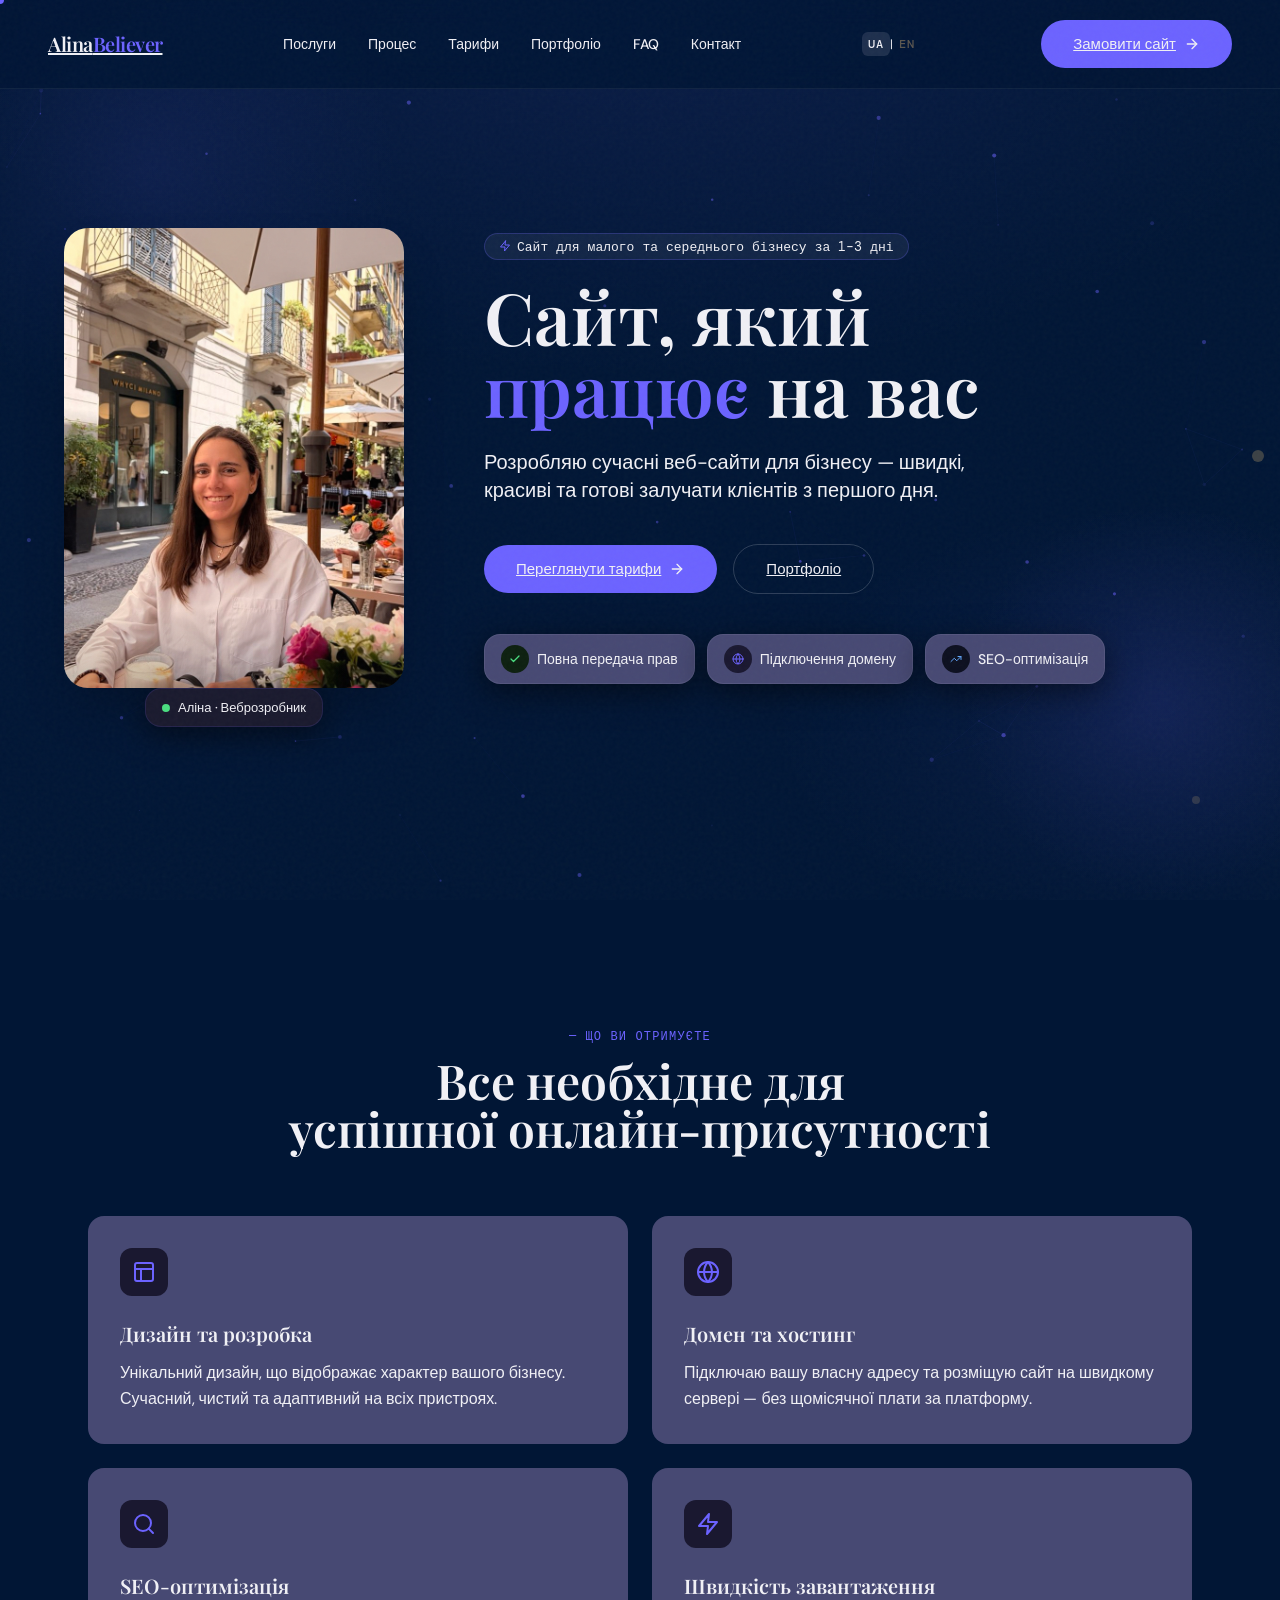
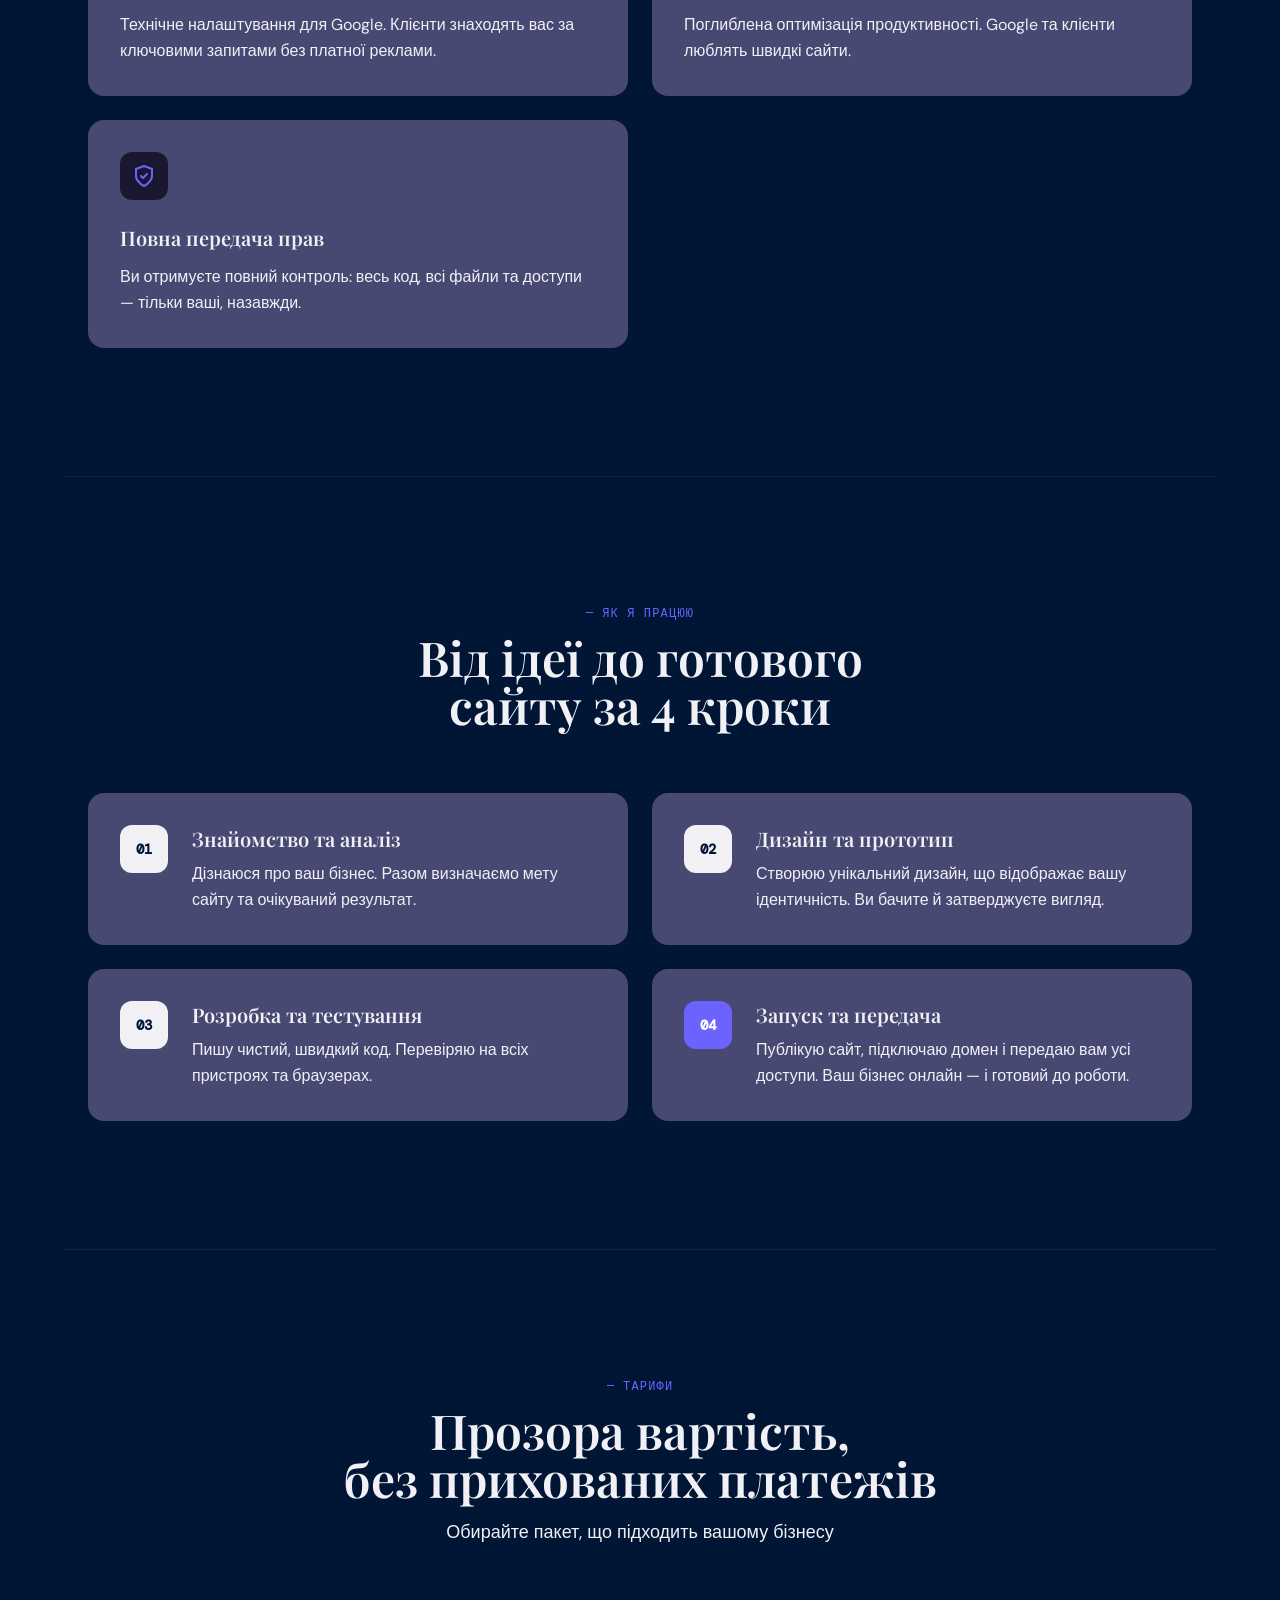
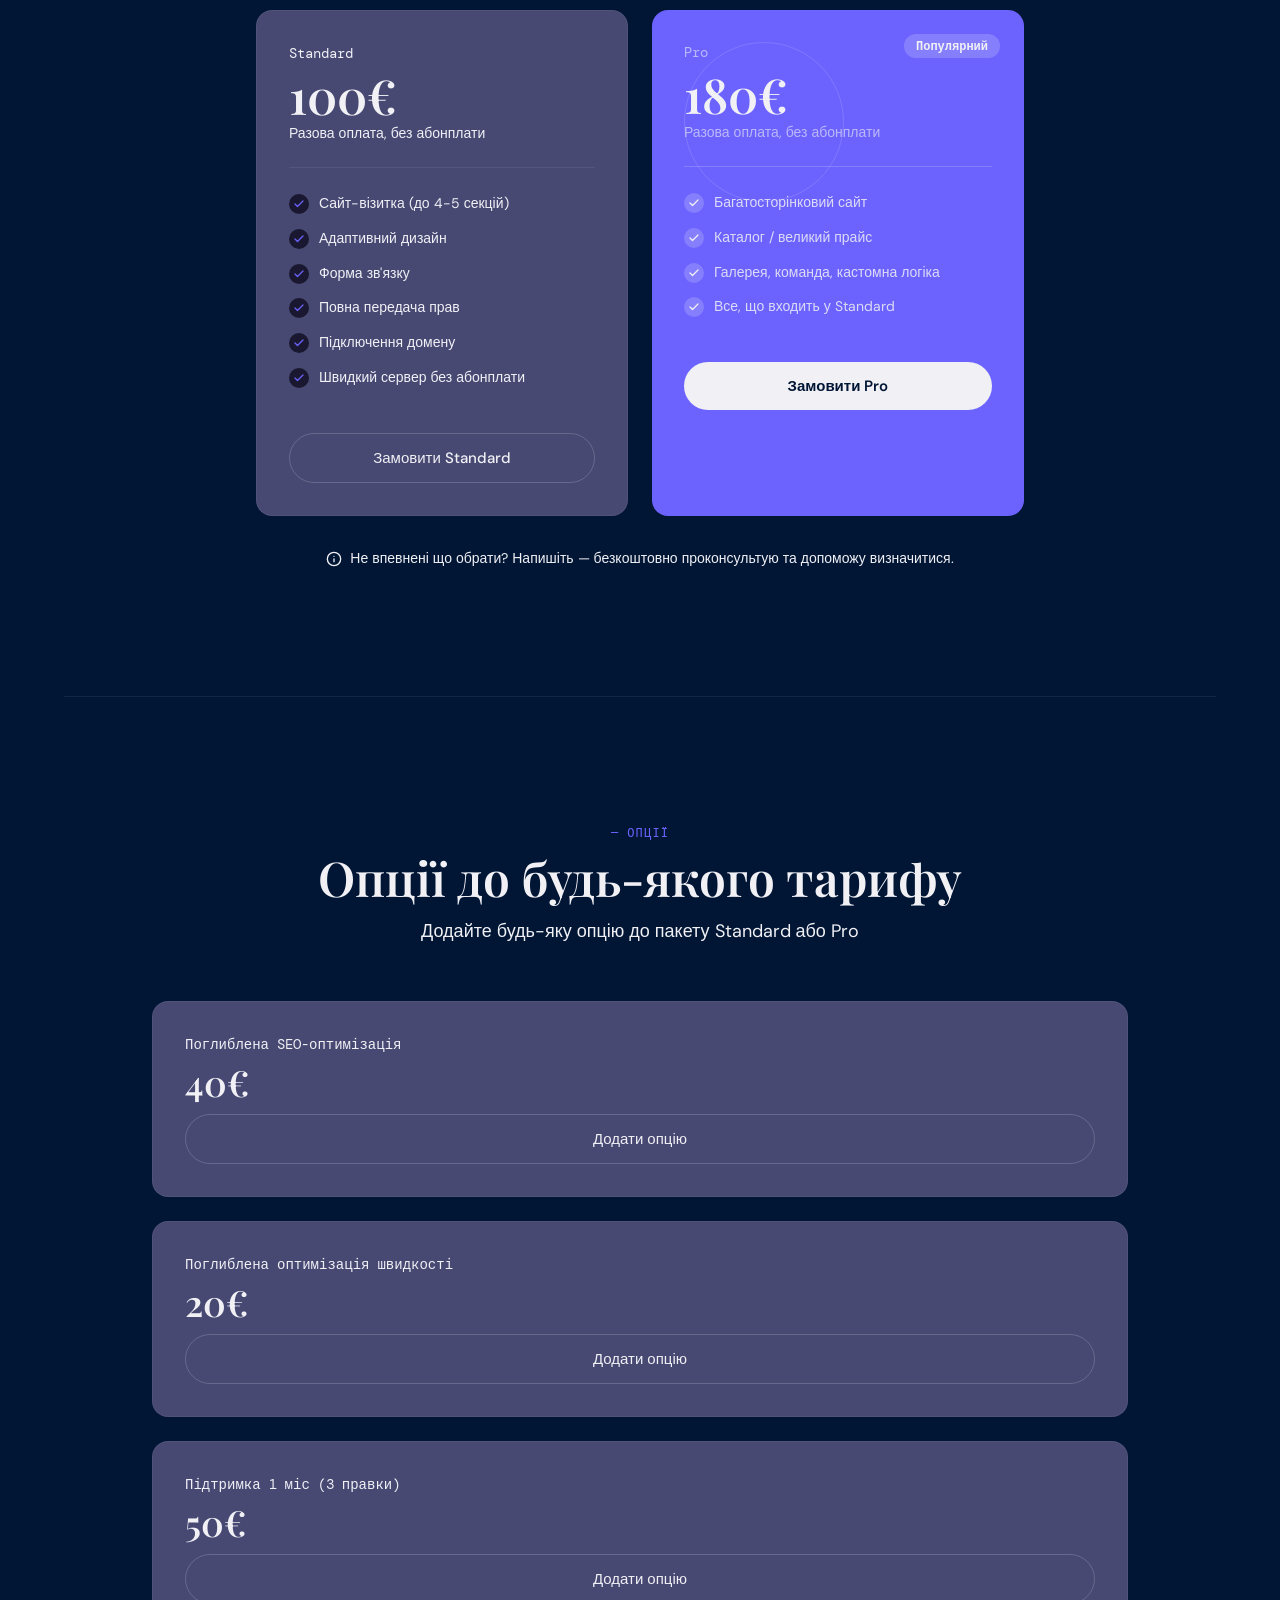
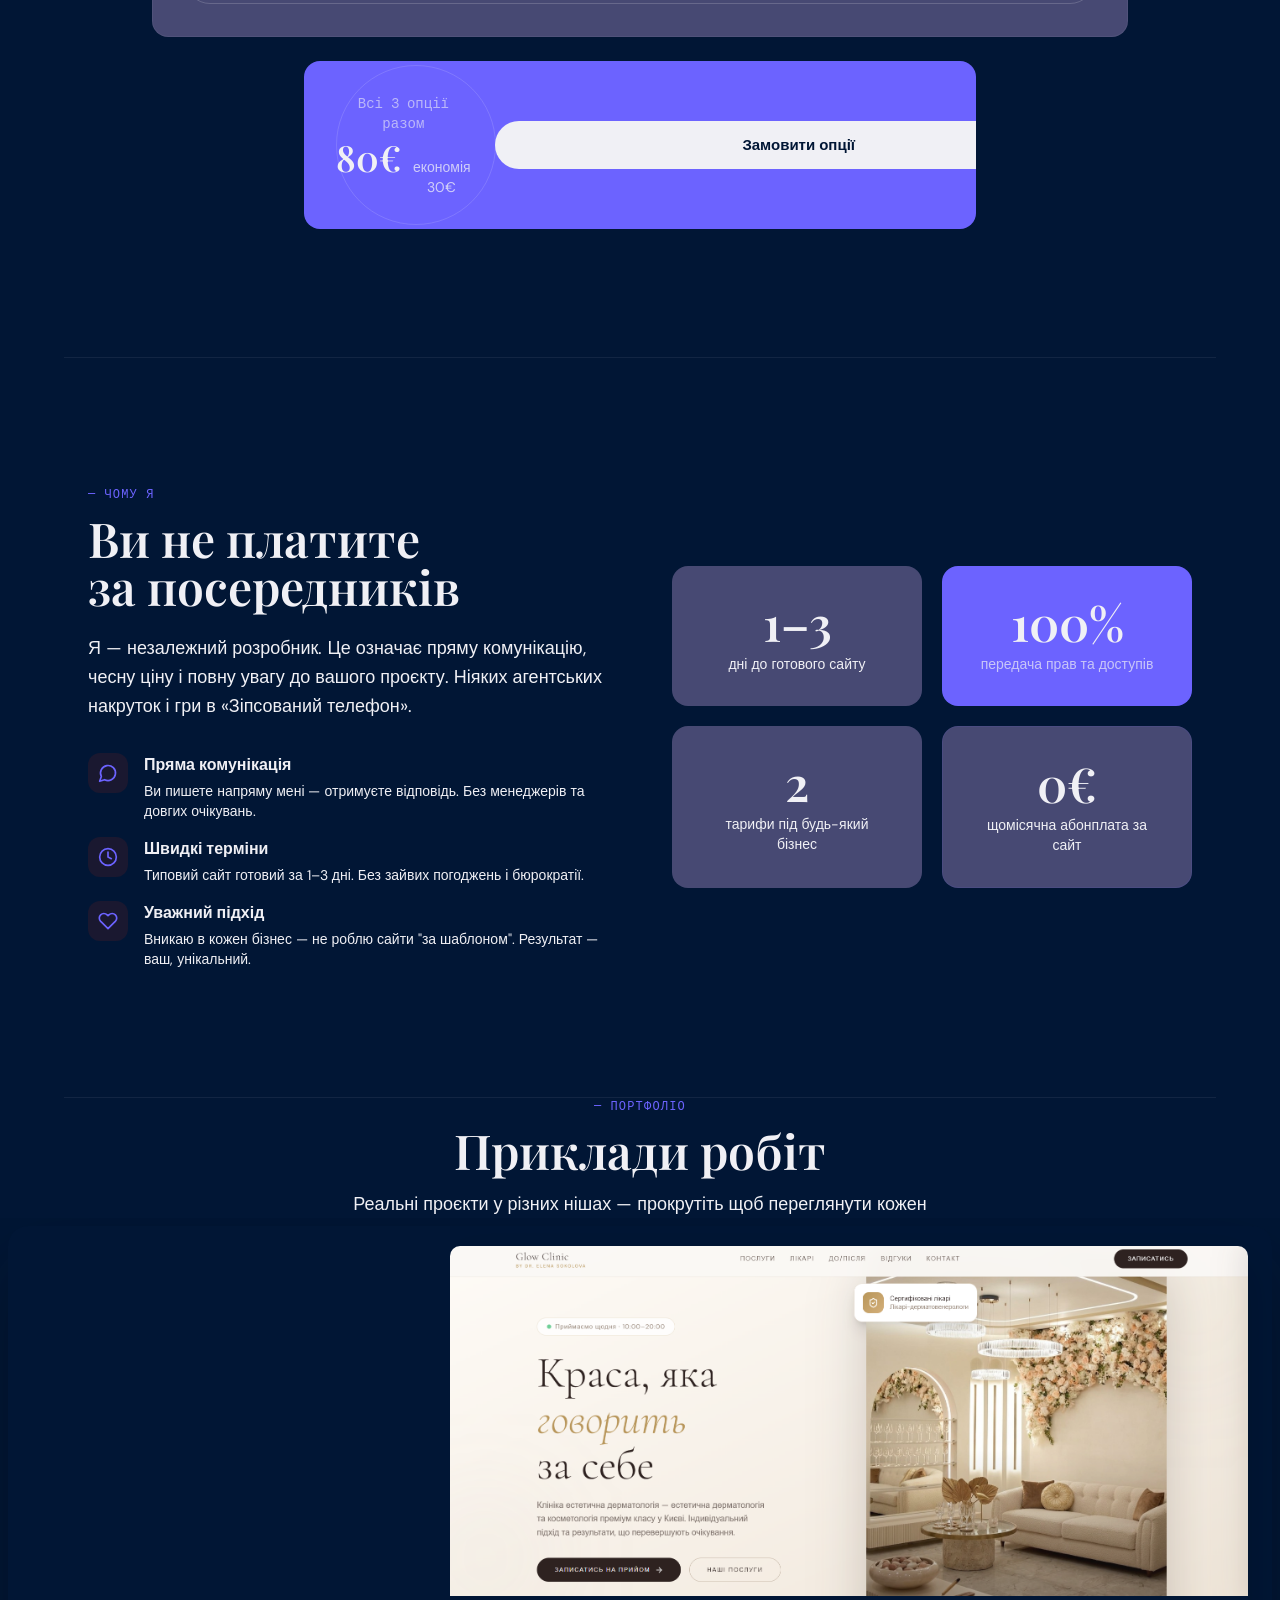
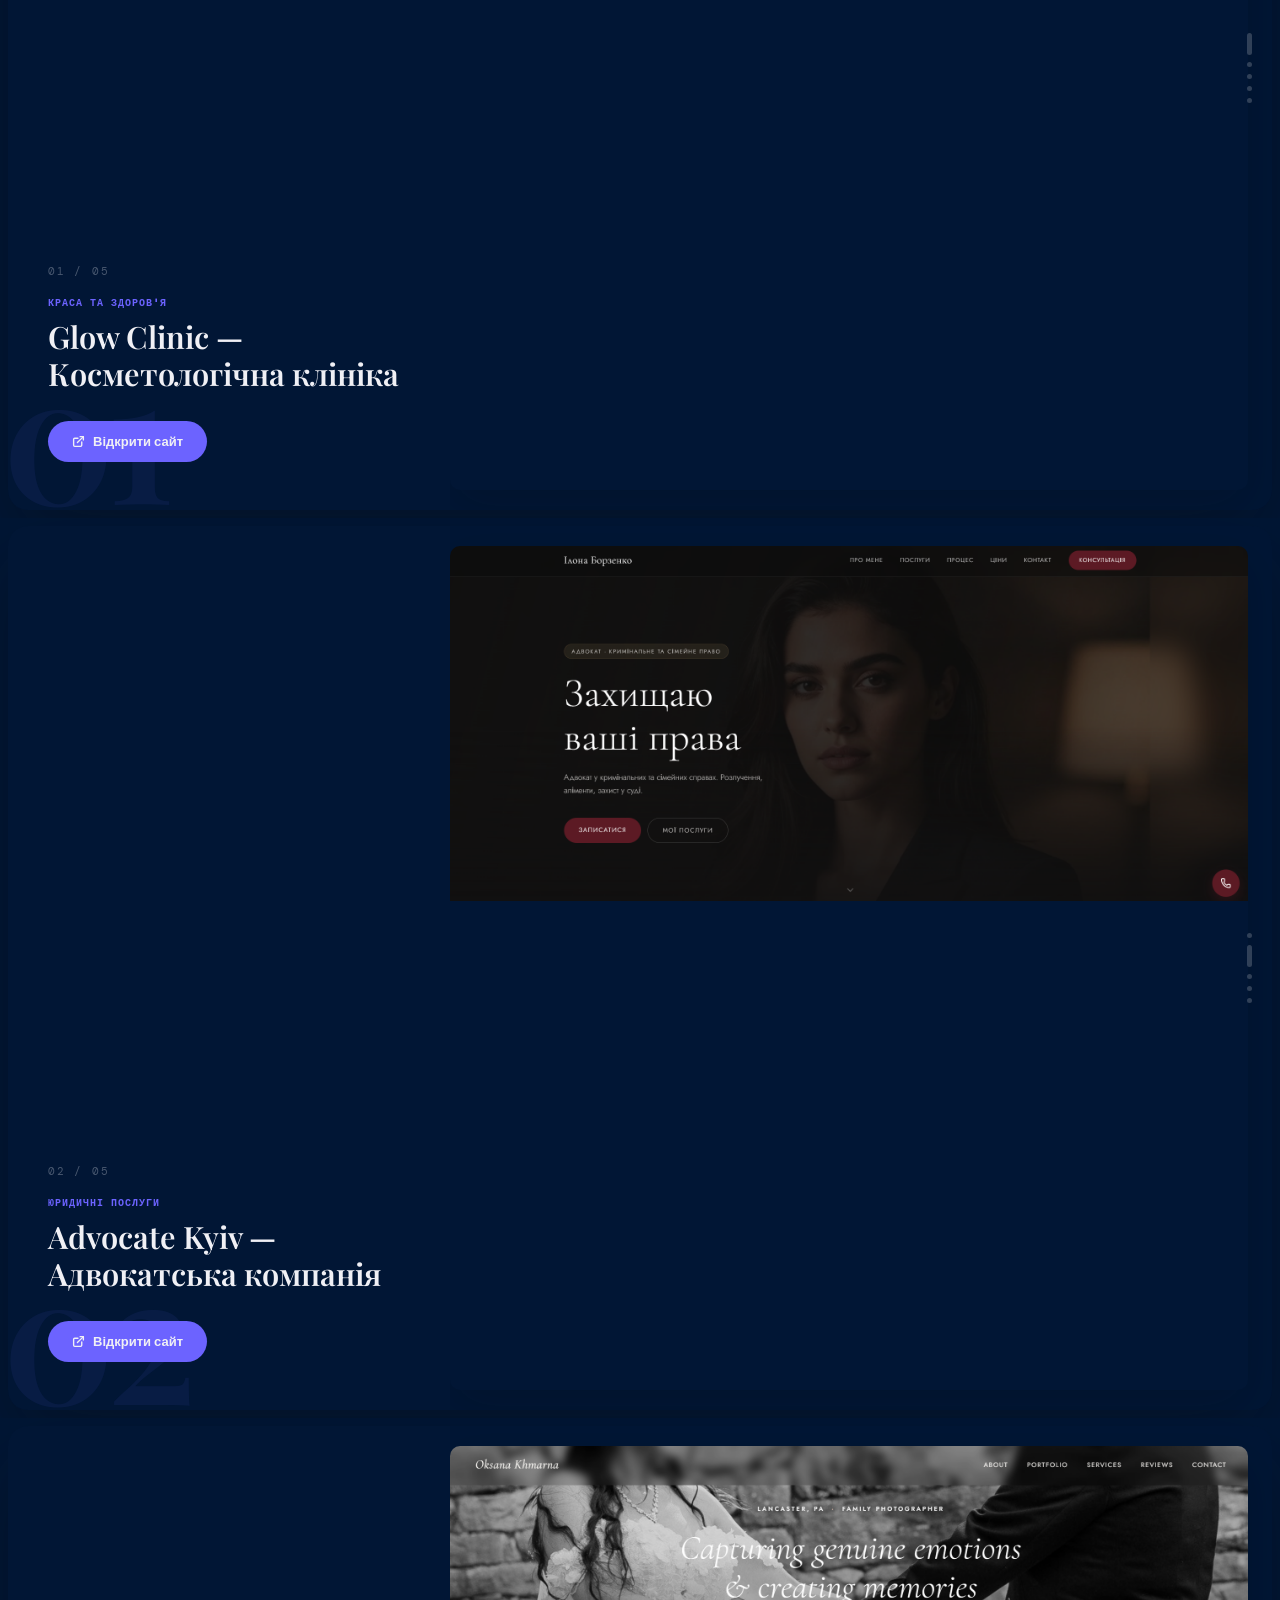
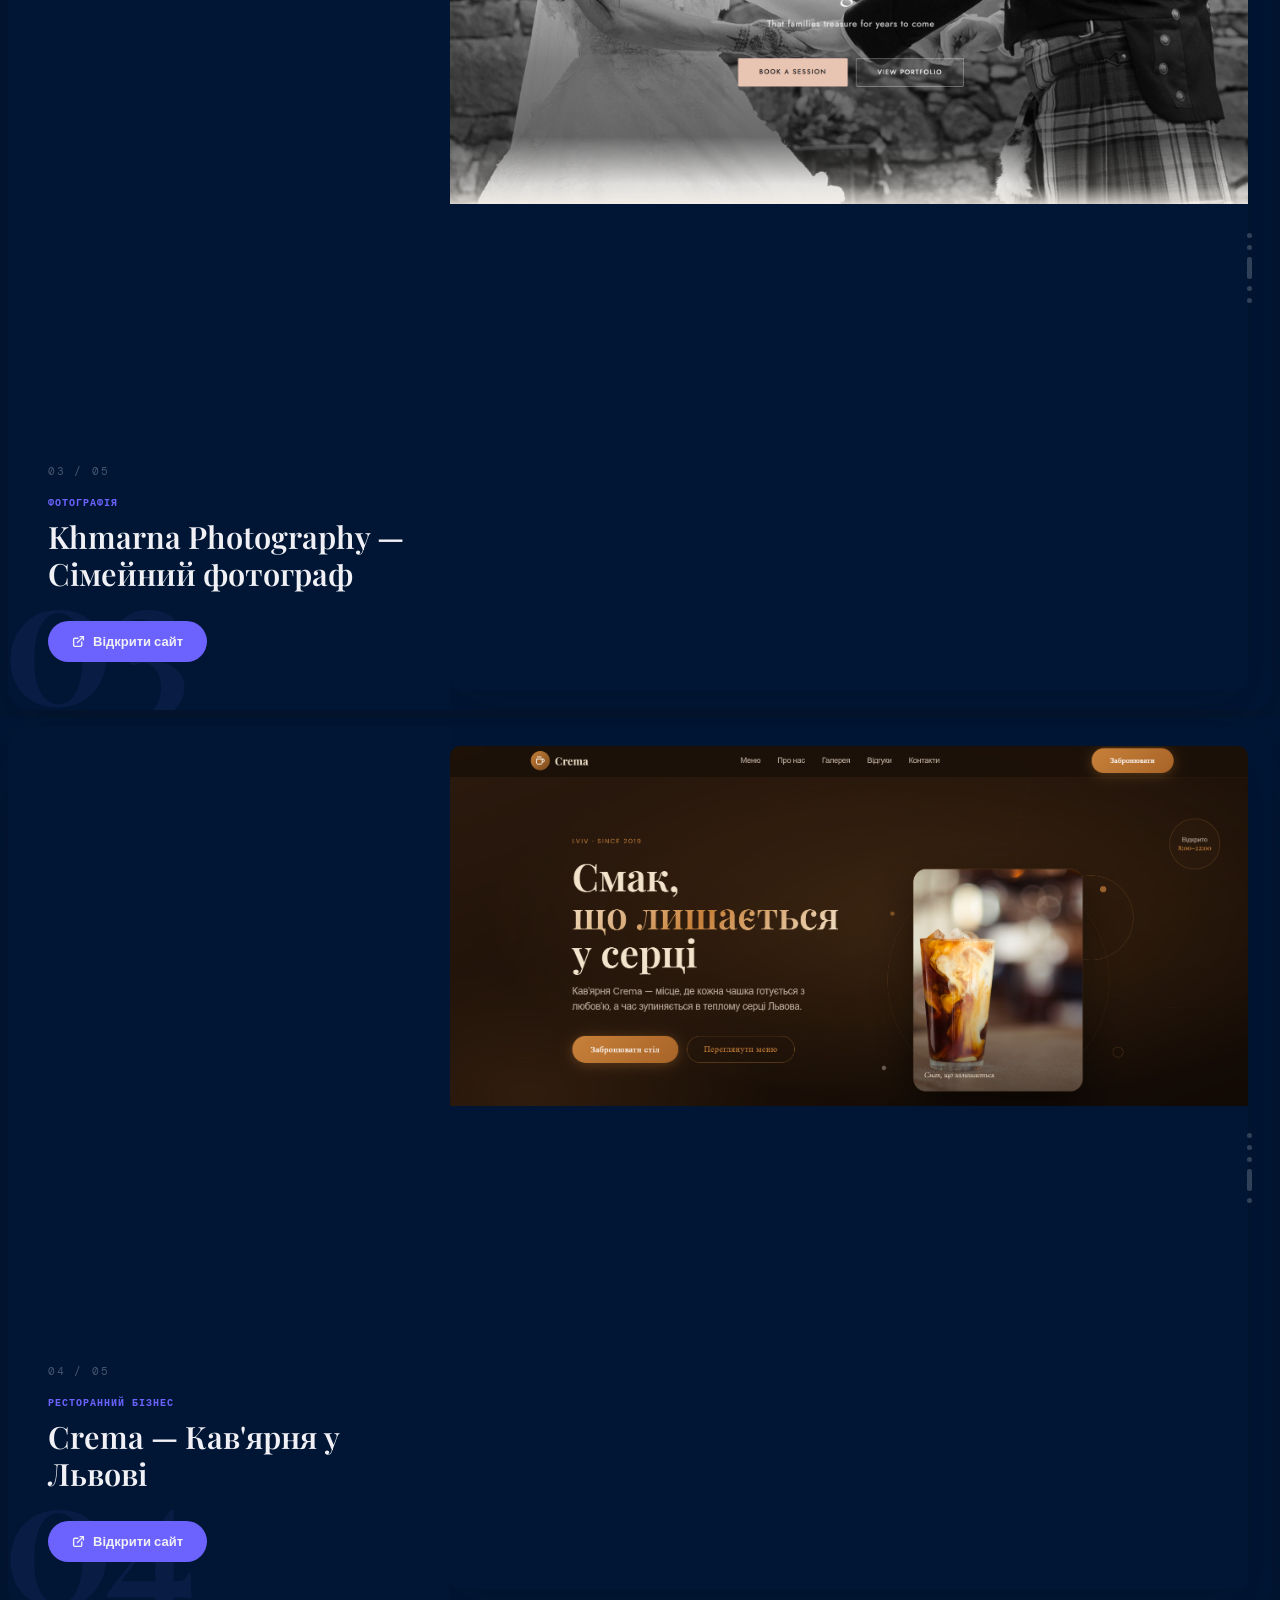
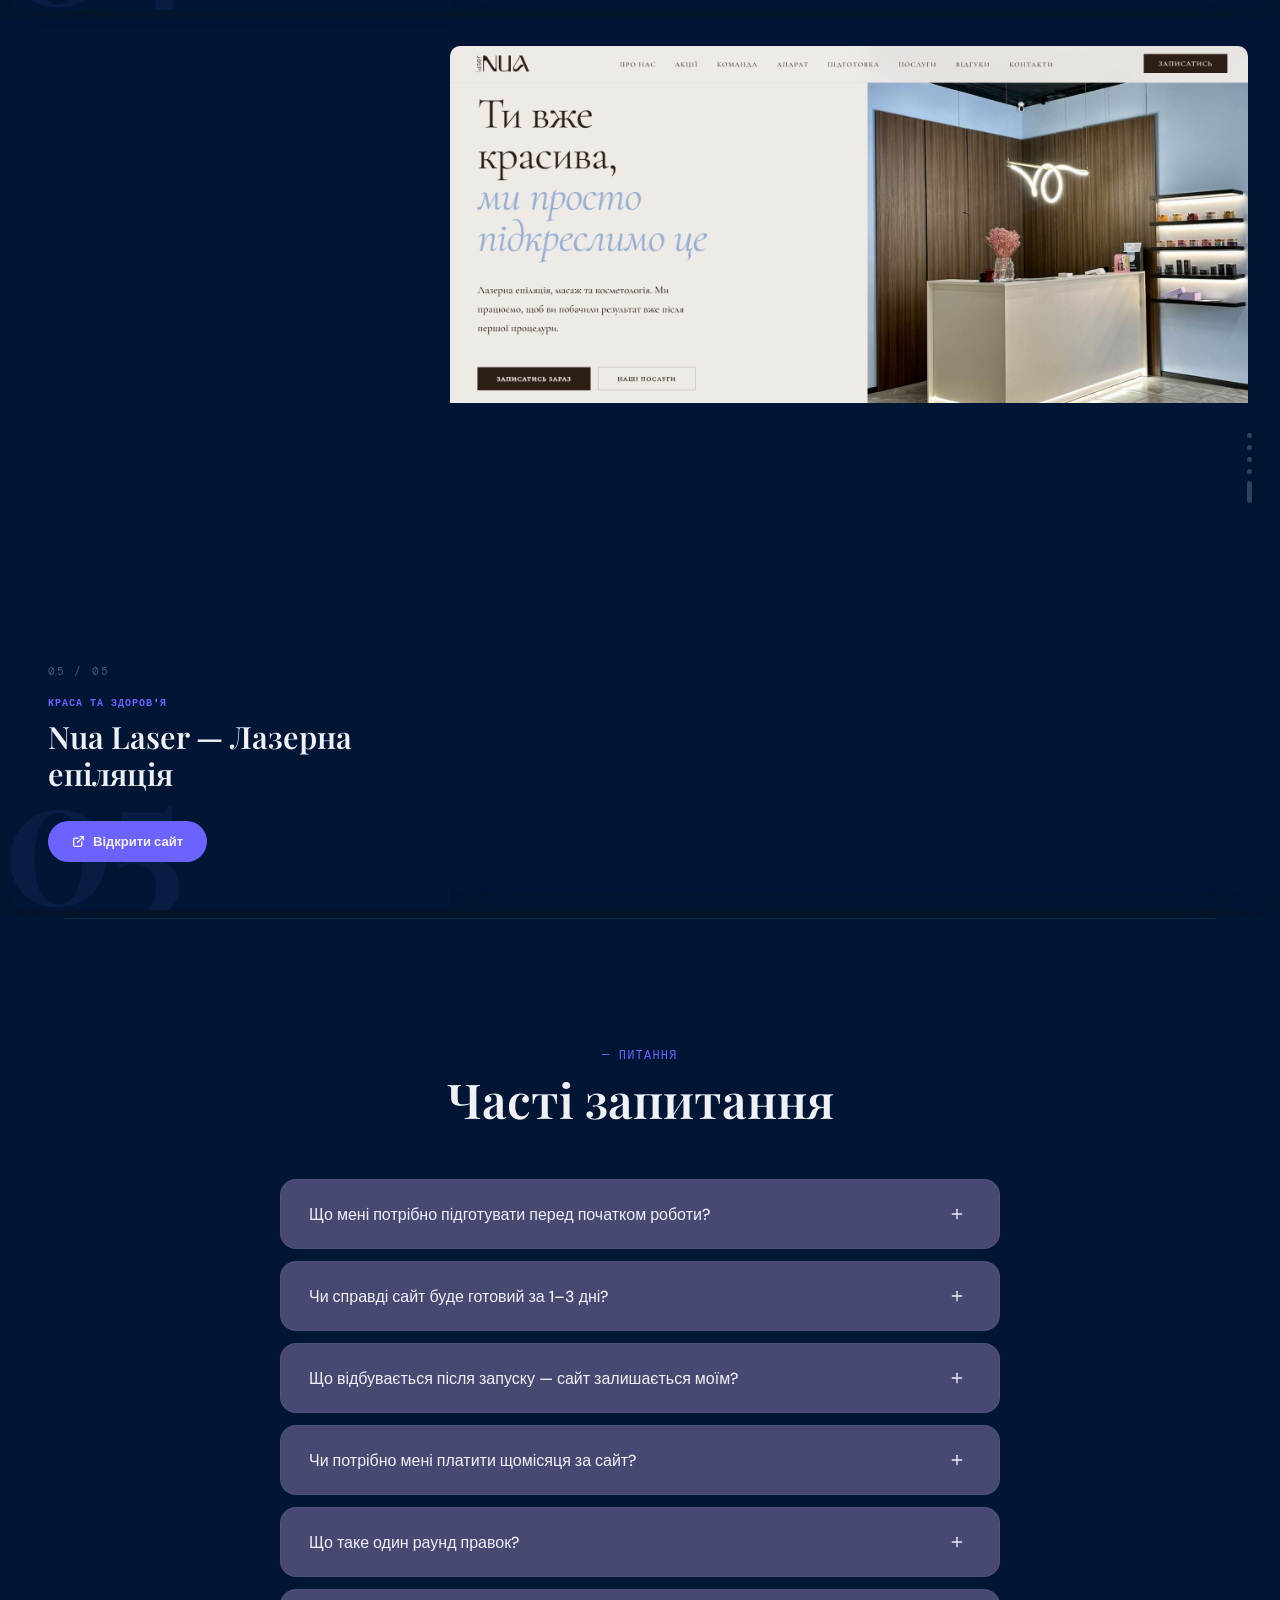
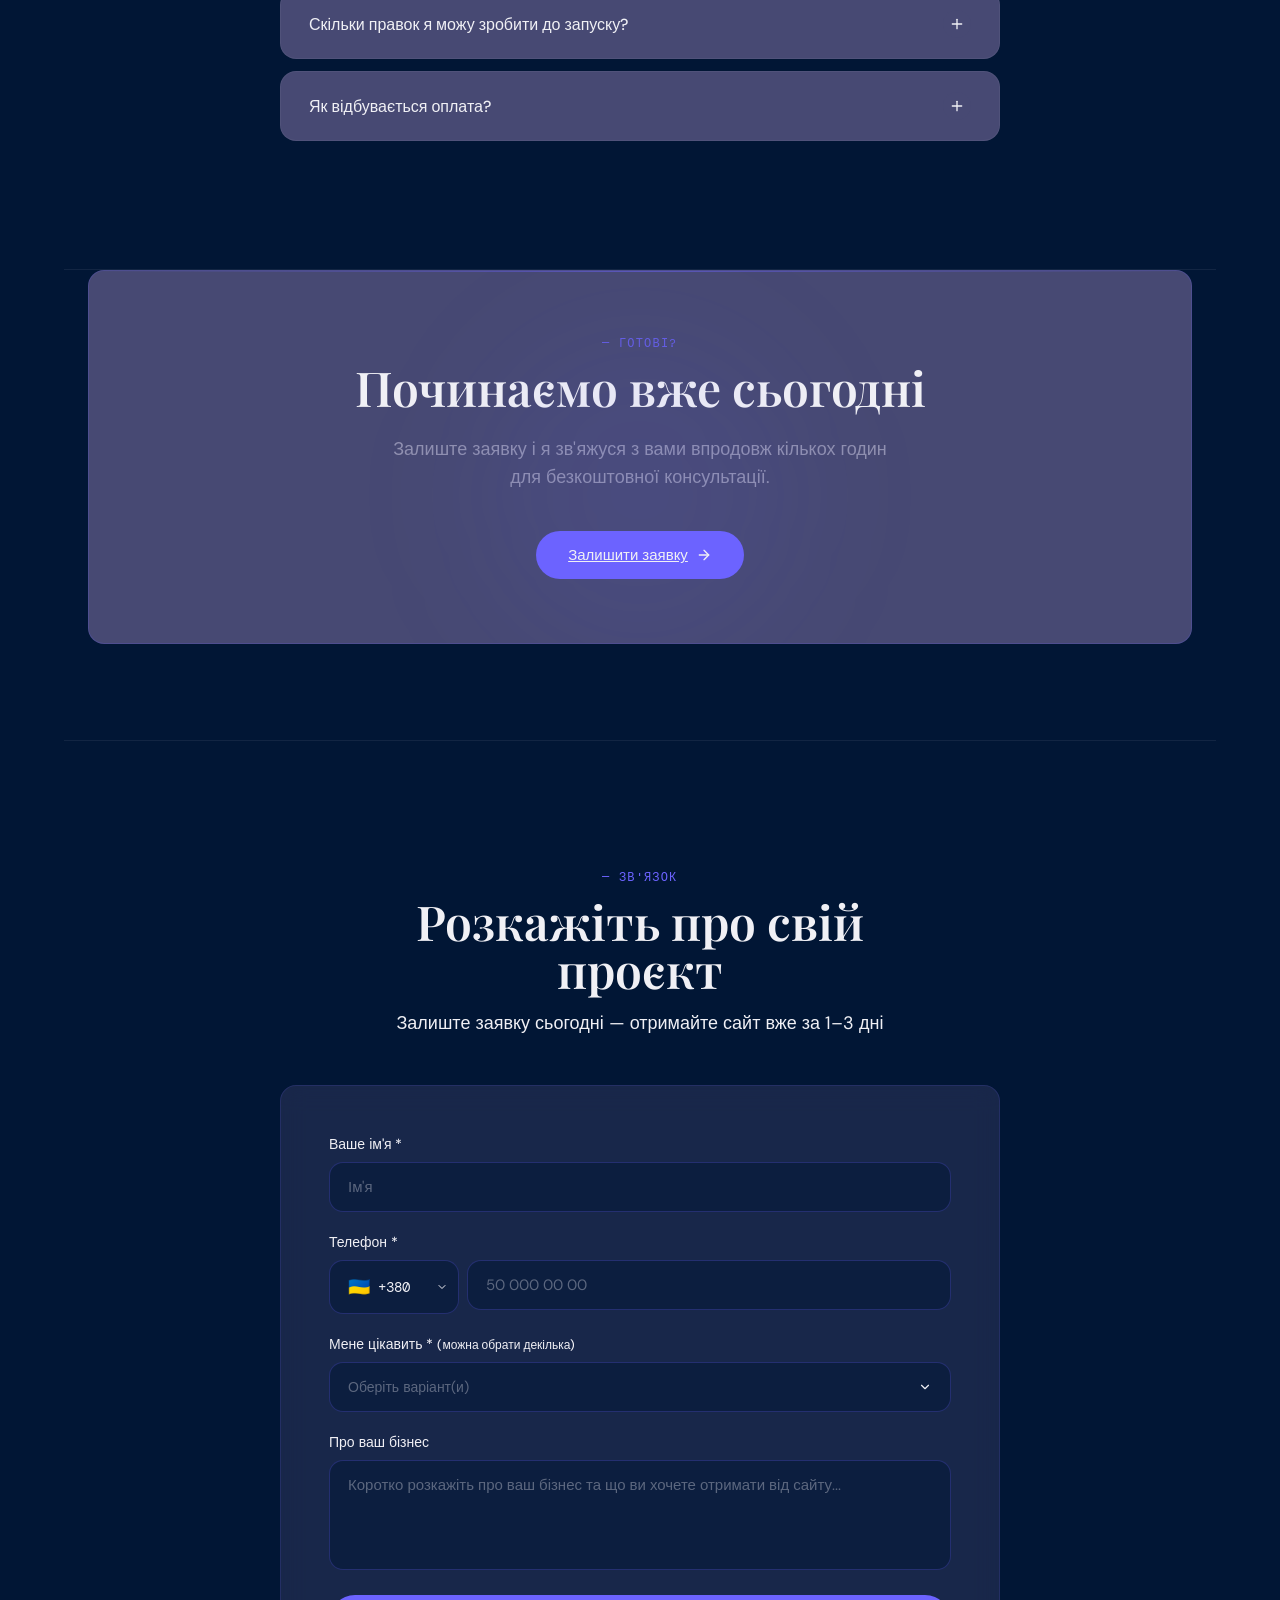
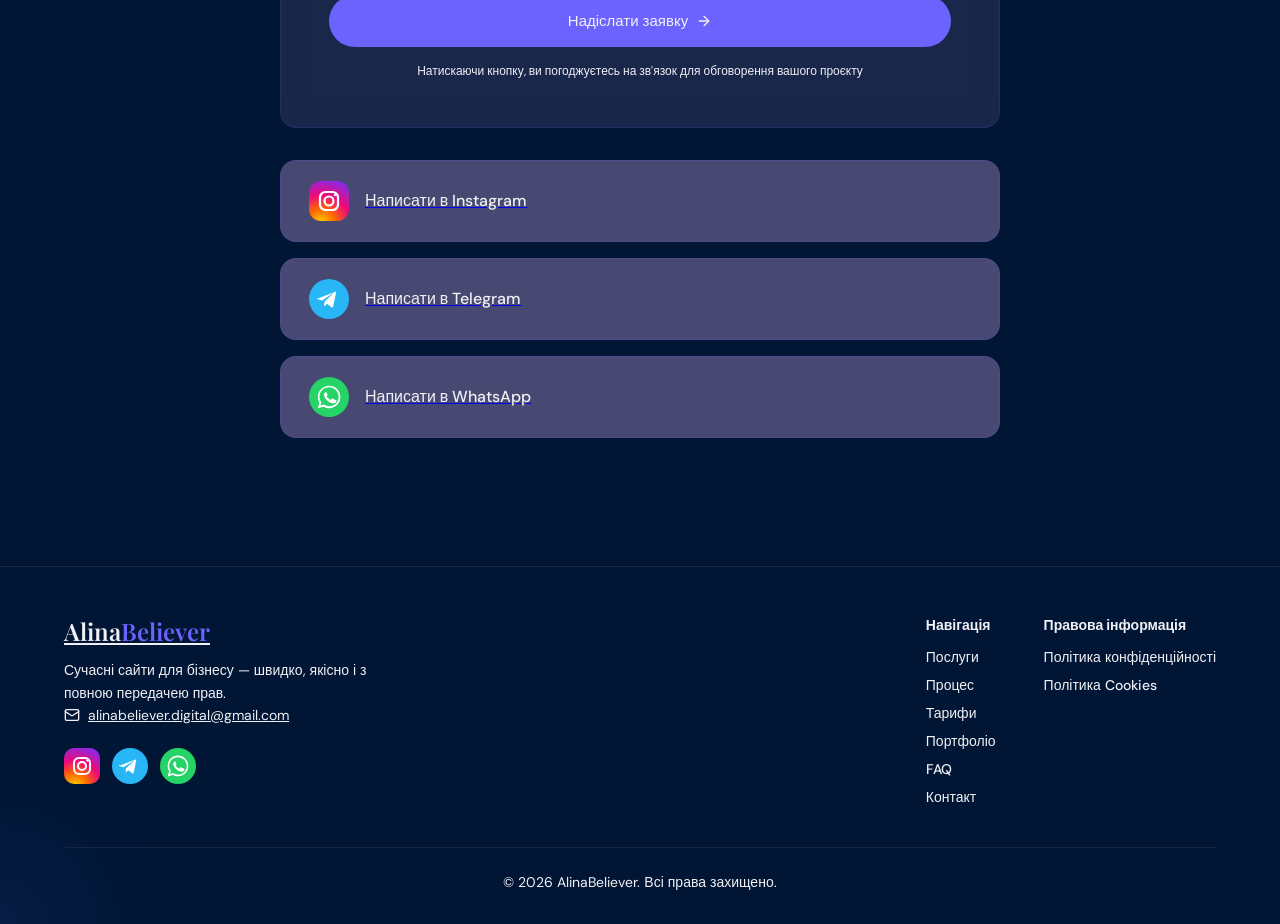
==== commit 79ad0713: "Update index.html" ====
--- a/index.html
+++ b/index.html
@@ -65,13 +65,13 @@
 {
 "@type": "Offer",
 "name": "Standard",
-"price": "300",
+"price": "100",
 "priceCurrency": "EUR"
 },
 {
 "@type": "Offer",
 "name": "Pro",
-"price": "500",
+"price": "180",
 "priceCurrency": "EUR"
 }
 ]
@@ -101,7 +101,7 @@
 "name": "Що відбувається після запуску — сайт залишається моїм?",
 "acceptedAnswer": {
 "@type": "Answer",
-"text": "Так, сайт повністю ваш. За бажанням можна придбати щомісячну підписку на обслуговування, яка включає 3 раунди правок на місяць — але це лише за вашим бажанням, жодних зобов'язань."
+"text": "Так, сайт повністю ваш. За бажанням можна додати опцію підтримки на 1 місяць (3 правки) за 50€ — але це не обов'язково, жодних зобов'язань."
 }
 },
 {
@@ -179,8 +179,8 @@
 }</script>
 <link rel="preconnect" href="https://fonts.googleapis.com" />
 <link rel="preconnect" href="https://fonts.gstatic.com" crossorigin />
-<link href="https://fonts.googleapis.com/css2?family=Playfair+Display:wght@400;500;600;700&family=DM+Sans:wght@300;400;500&family=DM+Mono:wght@400;500&display=swap" rel="stylesheet" />
-<style>*{scroll-behavior:smooth}html{overflow-x:clip}body{background-color:#011635;color:#F0F0F5;font-family:'DM Sans',sans-serif;overflow-x:clip;max-width:100vw}.grain{position:fixed;inset:0;pointer-events:none;z-index:100;opacity:0.03;background-image:url("data:image/svg+xml,%3Csvg viewBox='0 0 256 256' xmlns='http://www.w3.org/2000/svg'%3E%3Cfilter id='noise'%3E%3CfeTurbulence type='fractalNoise' baseFrequency='0.9' numOctaves='4' stitchTiles='stitch'/%3E%3C/filter%3E%3Crect width='100%25' height='100%25' filter='url(%23noise)'/%3E%3C/svg%3E")}.hero-bg{background:radial-gradient(ellipse 80% 60% at 50% 0%,#6C63FF18 0%,transparent 70%),radial-gradient(ellipse 50% 40% at 90% 80%,#6C63FF10 0%,transparent 60%);touch-action:pan-y;overflow:clip}.tag{display:inline-flex;align-items:center;gap:6px;background:#F0F0F510;border:1px solid #6C63FF40;border-radius:999px;padding:4px 14px;font-size:13px;font-family:'DM Mono',monospace;color:#F0F0F5}.card-hover{transition:transform 0.3s ease,box-shadow 0.3s ease}.card-hover:hover{transform:translateY(-4px);box-shadow:0 20px 60px rgba(108,99,255,0.2)}.btn-primary{background:#6C63FF;color:#F0F0F5;padding:14px 32px;border-radius:999px;font-weight:500;font-size:15px;transition:all 0.3s ease;display:inline-flex;align-items:center;gap:8px;cursor:pointer;border:none}.btn-primary:hover{background:#5A52E0;transform:translateY(-2px);box-shadow:0 8px 24px rgba(108,99,255,0.45)}.btn-outline{background:transparent;color:#F0F0F5;padding:14px 32px;border-radius:999px;font-weight:500;font-size:15px;border:1.5px solid #F0F0F530;transition:all 0.3s ease;display:inline-flex;align-items:center;gap:8px;cursor:pointer}.btn-outline:hover{border-color:#6C63FF;background:#6C63FF15;transform:translateY(-2px)}.nav-link{color:#F0F0F5;font-size:14px;font-weight:500;transition:color 0.2s ease;text-decoration:none}.nav-link:hover{color:#6C63FF}.section-label{font-family:'DM Mono',monospace;font-size:12px;letter-spacing:0.1em;text-transform:uppercase;color:#6C63FF;margin-bottom:12px}.divider{border:none;border-top:1px solid #F0F0F512}.process-step{counter-increment:step}.process-num{font-family:'DM Mono',monospace;font-size:11px;color:#6C63FF;margin-bottom:8px}.floating-badge{background:#1A1A2E;border-radius:16px;padding:10px 16px;box-shadow:0 8px 32px rgba(0,0,0,0.5);font-size:13px;font-weight:500;white-space:nowrap;color:#F0F0F5;border:1px solid #6C63FF25}.floating-badge:not(.static){position:absolute}.floating-badge.static{background:#474973;}.reveal{opacity:0;transform:translateY(22px);transition:opacity 0.65s ease,transform 0.65s ease}.reveal.visible{opacity:1;transform:translateY(0)}.reveal-delay-1{transition-delay:0.1s}.reveal-delay-2{transition-delay:0.2s}.reveal-delay-3{transition-delay:0.3s}.form-input{width:100%;background:rgba(1,22,53,0.5);border:1.5px solid rgba(108,99,255,0.25);border-radius:14px;padding:14px 18px;font-family:'DM Sans',sans-serif;font-size:15px;color:#F0F0F5;transition:border-color 0.2s ease,box-shadow 0.2s ease;outline:none;resize:none}.form-input:focus{border-color:#6C63FF;box-shadow:0 0 0 3px rgba(108,99,255,0.2)}.form-input::placeholder{color:rgba(240,240,245,0.35)}.form-input.error{border-color:#E05555}.error-msg{color:#E05555;font-size:12px;margin-top:4px;display:none}.error-msg.show{display:block}.success-banner{display:none;background:#6C63FF;color:#F0F0F5;padding:20px 28px;border-radius:16px;text-align:center}.success-banner.show{display:block}.lang-btn{background:none;border:none;cursor:pointer;font-family:'DM Mono',monospace;font-size:12px;font-weight:500;color:var(--muted);letter-spacing:0.08em;padding:4px 6px;border-radius:6px;transition:color 0.2s ease,background 0.2s ease}.lang-btn:hover{color:var(--ink)}.lang-btn.active-lang{color:#F0F0F5;background:rgba(240,240,245,0.12)}.mobile-cta-bar{display:none;position:fixed;bottom:calc(24px + env(safe-area-inset-bottom,0px));right:20px;z-index:60;width:fit-content;transition:opacity 0.3s ease}.mobile-cta-btn{display:inline-flex;align-items:center;gap:8px;background:#6C63FF;color:#F0F0F5;font-family:'DM Sans',sans-serif;font-size:14px;font-weight:500;padding:13px 22px;border-radius:999px;text-decoration:none;box-shadow:0 6px 28px rgba(108,99,255,0.5);transition:background 0.2s ease,transform 0.2s ease;white-space:nowrap}.mobile-cta-btn:active{transform:scale(0.97);background:#5A52E0;color:#F0F0F5}@media (max-width:767px){.mobile-cta-bar{display:block}#cookie-banner{bottom:calc(90px + env(safe-area-inset-bottom,0px));z-index:70}}#mobile-menu{display:none}#mobile-menu.open{display:flex}.plan-card{transition:all 0.3s ease}.plan-card.popular{background:#6C63FF;color:#F0F0F5}.check-item{display:flex;align-items:flex-start;gap:10px;margin-bottom:12px}.check-icon{flex-shrink:0;margin-top:2px}@keyframes marquee{from{transform:translateX(0)}to{transform:translateX(-50%)}}.marquee-track{display:flex;animation:marquee 80s linear infinite;width:max-content}.marquee-track:hover{animation-play-state:paused}.cursor-dot{width:8px;height:8px;background:#6C63FF;border-radius:50%;position:fixed;pointer-events:none;z-index:9999;transform:translate(-50%,-50%);transition:transform 0.1s ease;display:none}@media (min-width:1024px){.cursor-dot{display:block}}
+<link href="https://fonts.googleapis.com/css2?family=Playfair+Display:wght@400;500;600;700&family=DM+Sans:wght@300;400;500;600;700&family=DM+Mono:wght@400;500;600&display=swap" rel="stylesheet" />
+<style>*{scroll-behavior:smooth}html{overflow-x:clip}body{background-color:#011635;color:#F0F0F5;font-family:'DM Sans',sans-serif;overflow-x:clip;max-width:100vw;-webkit-font-smoothing:antialiased;-moz-osx-font-smoothing:grayscale;text-rendering:optimizeLegibility;font-kerning:normal}button,input,select,textarea{font-family:inherit}.grain{position:fixed;inset:0;pointer-events:none;z-index:100;opacity:0.03;background-image:url("data:image/svg+xml,%3Csvg viewBox='0 0 256 256' xmlns='http://www.w3.org/2000/svg'%3E%3Cfilter id='noise'%3E%3CfeTurbulence type='fractalNoise' baseFrequency='0.9' numOctaves='4' stitchTiles='stitch'/%3E%3C/filter%3E%3Crect width='100%25' height='100%25' filter='url(%23noise)'/%3E%3C/svg%3E")}.hero-bg{background:radial-gradient(ellipse 80% 60% at 50% 0%,#6C63FF18 0%,transparent 70%),radial-gradient(ellipse 50% 40% at 90% 80%,#6C63FF10 0%,transparent 60%);touch-action:pan-y;overflow:clip}.tag{display:inline-flex;align-items:center;gap:6px;background:#F0F0F510;border:1px solid #6C63FF40;border-radius:999px;padding:4px 14px;font-size:13px;font-family:'DM Mono',monospace;color:#F0F0F5}.card-hover{transition:transform 0.3s ease,box-shadow 0.3s ease}.card-hover:hover{transform:translateY(-4px);box-shadow:0 20px 60px rgba(108,99,255,0.2)}.btn-primary{background:#6C63FF;color:#F0F0F5;padding:14px 32px;border-radius:999px;font-weight:500;font-size:15px;transition:all 0.3s ease;display:inline-flex;align-items:center;gap:8px;cursor:pointer;border:none}.btn-primary:hover{background:#5A52E0;transform:translateY(-2px);box-shadow:0 8px 24px rgba(108,99,255,0.45)}.btn-outline{background:transparent;color:#F0F0F5;padding:14px 32px;border-radius:999px;font-weight:500;font-size:15px;border:1.5px solid #F0F0F530;transition:all 0.3s ease;display:inline-flex;align-items:center;gap:8px;cursor:pointer}.btn-outline:hover{border-color:#6C63FF;background:#6C63FF15;transform:translateY(-2px)}.nav-link{color:#F0F0F5;font-size:14px;font-weight:500;transition:color 0.2s ease;text-decoration:none}.nav-link:hover{color:#6C63FF}.section-label{font-family:'DM Mono',monospace;font-size:12px;letter-spacing:0.1em;text-transform:uppercase;color:#6C63FF;margin-bottom:12px}.divider{border:none;border-top:1px solid #F0F0F512}.process-step{counter-increment:step}.process-num{font-family:'DM Mono',monospace;font-size:11px;color:#6C63FF;margin-bottom:8px}.floating-badge{background:#1A1A2E;border-radius:16px;padding:10px 16px;box-shadow:0 8px 32px rgba(0,0,0,0.5);font-size:13px;font-weight:500;white-space:nowrap;color:#F0F0F5;border:1px solid #6C63FF25}.floating-badge:not(.static){position:absolute}.floating-badge.static{background:#474973;}.reveal{opacity:0;transform:translateY(22px);transition:opacity 0.65s ease,transform 0.65s ease}.reveal.visible{opacity:1;transform:translateY(0)}.reveal-delay-1{transition-delay:0.1s}.reveal-delay-2{transition-delay:0.2s}.reveal-delay-3{transition-delay:0.3s}.form-input{width:100%;background:rgba(1,22,53,0.5);border:1.5px solid rgba(108,99,255,0.25);border-radius:14px;padding:14px 18px;font-family:'DM Sans',sans-serif;font-size:15px;color:#F0F0F5;transition:border-color 0.2s ease,box-shadow 0.2s ease;outline:none;resize:none}.form-input:focus{border-color:#6C63FF;box-shadow:0 0 0 3px rgba(108,99,255,0.2)}.form-input::placeholder{color:rgba(240,240,245,0.35)}.form-input.error{border-color:#E05555}#plan-group.error #plan-btn{border-color:#E05555}.error-msg{color:#E05555;font-size:12px;margin-top:4px;display:none}.error-msg.show{display:block}.success-banner{display:none;background:#6C63FF;color:#F0F0F5;padding:20px 28px;border-radius:16px;text-align:center}.success-banner.show{display:block}.lang-btn{background:none;border:none;cursor:pointer;font-family:'DM Mono',monospace;font-size:12px;font-weight:500;color:var(--muted);letter-spacing:0.08em;padding:4px 6px;border-radius:6px;transition:color 0.2s ease,background 0.2s ease}.lang-btn:hover{color:var(--ink)}.lang-btn.active-lang{color:#F0F0F5;background:rgba(240,240,245,0.12)}.mobile-cta-bar{display:none;position:fixed;bottom:calc(24px + env(safe-area-inset-bottom,0px));right:20px;z-index:60;width:fit-content;transition:opacity 0.3s ease}.mobile-cta-btn{display:inline-flex;align-items:center;gap:8px;background:#6C63FF;color:#F0F0F5;font-family:'DM Sans',sans-serif;font-size:14px;font-weight:500;padding:13px 22px;border-radius:999px;text-decoration:none;box-shadow:0 6px 28px rgba(108,99,255,0.5);transition:background 0.2s ease,transform 0.2s ease;white-space:nowrap}.mobile-cta-btn:active{transform:scale(0.97);background:#5A52E0;color:#F0F0F5}@media (max-width:767px){.mobile-cta-bar{display:block}#cookie-banner{bottom:calc(90px + env(safe-area-inset-bottom,0px));z-index:70}}#mobile-menu{display:none}#mobile-menu.open{display:flex}.plan-card{transition:all 0.3s ease}.plan-card.popular{background:#6C63FF;color:#F0F0F5}.check-item{display:flex;align-items:flex-start;gap:10px;margin-bottom:12px}.check-icon{flex-shrink:0;margin-top:2px}@keyframes marquee{from{transform:translateX(0)}to{transform:translateX(-50%)}}.marquee-track{display:flex;animation:marquee 80s linear infinite;width:max-content}.marquee-track:hover{animation-play-state:paused}.cursor-dot{width:8px;height:8px;background:#6C63FF;border-radius:50%;position:fixed;pointer-events:none;z-index:9999;transform:translate(-50%,-50%);transition:transform 0.1s ease;display:none}@media (min-width:1024px){.cursor-dot{display:block}}
 /* ─── PORTFOLIO SCROLL STACK ─── */
 .port-stack-wrap{height:calc(5 * 100vh);}
 .port-stack-item{position:sticky;top:0;height:100vh;overflow:hidden;will-change:transform;}
@@ -621,37 +621,37 @@
 <div class="check-icon w-5 h-5 rounded-full bg-accent-light flex items-center justify-center flex-shrink-0">
 <svg class="w-3 h-3 text-accent" aria-hidden="true" xmlns="http://www.w3.org/2000/svg" viewBox="0 0 24 24" fill="none" stroke="currentColor" stroke-width="2.5" stroke-linecap="round" stroke-linejoin="round"><path d="M20 6 9 17l-5-5"/></svg>
 </div>
-<span class="text-sm leading-relaxed" id="tl-pr-std-f1">Повна передача прав на сайт та код</span>
+<span class="text-sm leading-relaxed" id="tl-pr-std-f1">Сайт-візитка (до 4-5 секцій)</span>
 </div>
 <div class="check-item">
 <div class="check-icon w-5 h-5 rounded-full bg-accent-light flex items-center justify-center flex-shrink-0">
 <svg class="w-3 h-3 text-accent" aria-hidden="true" xmlns="http://www.w3.org/2000/svg" viewBox="0 0 24 24" fill="none" stroke="currentColor" stroke-width="2.5" stroke-linecap="round" stroke-linejoin="round"><path d="M20 6 9 17l-5-5"/></svg>
 </div>
-<span class="text-sm leading-relaxed" id="tl-pr-std-f2">Підключення вашого домену</span>
+<span class="text-sm leading-relaxed" id="tl-pr-std-f2">Адаптивний дизайн</span>
 </div>
 <div class="check-item">
 <div class="check-icon w-5 h-5 rounded-full bg-accent-light flex items-center justify-center flex-shrink-0">
 <svg class="w-3 h-3 text-accent" aria-hidden="true" xmlns="http://www.w3.org/2000/svg" viewBox="0 0 24 24" fill="none" stroke="currentColor" stroke-width="2.5" stroke-linecap="round" stroke-linejoin="round"><path d="M20 6 9 17l-5-5"/></svg>
 </div>
-<span class="text-sm leading-relaxed" id="tl-pr-std-f3">Хостинг на швидкому сервері</span>
+<span class="text-sm leading-relaxed" id="tl-pr-std-f3">Форма зв'язку</span>
 </div>
 <div class="check-item">
 <div class="check-icon w-5 h-5 rounded-full bg-accent-light flex items-center justify-center flex-shrink-0">
 <svg class="w-3 h-3 text-accent" aria-hidden="true" xmlns="http://www.w3.org/2000/svg" viewBox="0 0 24 24" fill="none" stroke="currentColor" stroke-width="2.5" stroke-linecap="round" stroke-linejoin="round"><path d="M20 6 9 17l-5-5"/></svg>
 </div>
-<span class="text-sm leading-relaxed" id="tl-pr-std-f4">Без щомісячної абонплати за платформу</span>
+<span class="text-sm leading-relaxed" id="tl-pr-std-f4">Повна передача прав</span>
 </div>
 <div class="check-item">
 <div class="check-icon w-5 h-5 rounded-full bg-accent-light flex items-center justify-center flex-shrink-0">
 <svg class="w-3 h-3 text-accent" aria-hidden="true" xmlns="http://www.w3.org/2000/svg" viewBox="0 0 24 24" fill="none" stroke="currentColor" stroke-width="2.5" stroke-linecap="round" stroke-linejoin="round"><path d="M20 6 9 17l-5-5"/></svg>
 </div>
-<span class="text-sm leading-relaxed" id="tl-pr-std-f5">Адаптивний дизайн для всіх пристроїв</span>
+<span class="text-sm leading-relaxed" id="tl-pr-std-f5">Підключення домену</span>
 </div>
 <div class="check-item">
 <div class="check-icon w-5 h-5 rounded-full bg-accent-light flex items-center justify-center flex-shrink-0">
 <svg class="w-3 h-3 text-accent" aria-hidden="true" xmlns="http://www.w3.org/2000/svg" viewBox="0 0 24 24" fill="none" stroke="currentColor" stroke-width="2.5" stroke-linecap="round" stroke-linejoin="round"><path d="M20 6 9 17l-5-5"/></svg>
 </div>
-<span class="text-sm leading-relaxed" id="tl-pr-std-f6">3 раунди правок до публікації сайту</span>
+<span class="text-sm leading-relaxed" id="tl-pr-std-f6">Швидкий сервер без абонплати</span>
 </div>
 </div>
 <button onclick="selectPlan('Standard — 100€')" class="btn-outline w-full justify-center mt-auto">
@@ -669,7 +669,7 @@
 <div class="mb-6">
 <p class="font-mono text-sm mb-2" id="tl-pr-pro" style="color:rgba(240,240,245,0.6);">Pro</p>
 <div class="flex items-baseline gap-2 mb-1">
-<span class="font-display text-5xl font-semibold" style="color:#F0F0F5;">250€</span>
+<span class="font-display text-5xl font-semibold" style="color:#F0F0F5;">180€</span>
 </div>
 <p class="text-sm" id="tl-pr-pro-note" style="color:rgba(240,240,245,0.6);">Разова оплата, без абонплати</p>
 </div>
@@ -679,28 +679,28 @@
 <div class="check-icon w-5 h-5 rounded-full flex items-center justify-center flex-shrink-0" style="background:rgba(240,240,245,0.2);">
 <svg class="w-3 h-3" style="color:#F0F0F5;" aria-hidden="true" xmlns="http://www.w3.org/2000/svg" viewBox="0 0 24 24" fill="none" stroke="currentColor" stroke-width="2.5" stroke-linecap="round" stroke-linejoin="round"><path d="M20 6 9 17l-5-5"/></svg>
 </div>
-<span class="text-sm leading-relaxed" id="tl-pr-pro-f1" style="color:rgba(240,240,245,0.85);">Все з пакету Standard</span>
+<span class="text-sm leading-relaxed" id="tl-pr-pro-f1" style="color:rgba(240,240,245,0.85);">Багатосторінковий сайт</span>
 </div>
 <div class="check-item">
 <div class="check-icon w-5 h-5 rounded-full flex items-center justify-center flex-shrink-0" style="background:rgba(240,240,245,0.2);">
 <svg class="w-3 h-3" style="color:#F0F0F5;" aria-hidden="true" xmlns="http://www.w3.org/2000/svg" viewBox="0 0 24 24" fill="none" stroke="currentColor" stroke-width="2.5" stroke-linecap="round" stroke-linejoin="round"><path d="M20 6 9 17l-5-5"/></svg>
 </div>
-<span class="text-sm leading-relaxed" id="tl-pr-pro-f2" style="color:rgba(240,240,245,0.85);">SEO-оптимізація для Google</span>
+<span class="text-sm leading-relaxed" id="tl-pr-pro-f2" style="color:rgba(240,240,245,0.85);">Каталог / великий прайс</span>
 </div>
 <div class="check-item">
 <div class="check-icon w-5 h-5 rounded-full flex items-center justify-center flex-shrink-0" style="background:rgba(240,240,245,0.2);">
 <svg class="w-3 h-3" style="color:#F0F0F5;" aria-hidden="true" xmlns="http://www.w3.org/2000/svg" viewBox="0 0 24 24" fill="none" stroke="currentColor" stroke-width="2.5" stroke-linecap="round" stroke-linejoin="round"><path d="M20 6 9 17l-5-5"/></svg>
 </div>
-<span class="text-sm leading-relaxed" id="tl-pr-pro-f4" style="color:rgba(240,240,245,0.85);">1 місяць підписки після запуску <span class="text-xs" style="color:rgba(240,240,245,0.6);">(3 раунди правок/міс)</span></span>
+<span class="text-sm leading-relaxed" id="tl-pr-pro-f3" style="color:rgba(240,240,245,0.85);">Галерея, команда, кастомна логіка</span>
 </div>
 <div class="check-item">
 <div class="check-icon w-5 h-5 rounded-full flex items-center justify-center flex-shrink-0" style="background:rgba(240,240,245,0.2);">
 <svg class="w-3 h-3" style="color:#F0F0F5;" aria-hidden="true" xmlns="http://www.w3.org/2000/svg" viewBox="0 0 24 24" fill="none" stroke="currentColor" stroke-width="2.5" stroke-linecap="round" stroke-linejoin="round"><path d="M20 6 9 17l-5-5"/></svg>
 </div>
-<span class="text-sm leading-relaxed" id="tl-pr-pro-f5" style="color:rgba(240,240,245,0.85);">Поглиблена оптимізація швидкості</span>
-</div>
-</div>
-<button onclick="selectPlan('Pro — 250€')" class="w-full justify-center mt-auto" style="background:#F0F0F5;color:#011635;padding:14px 32px;border-radius:999px;font-weight:600;font-size:15px;border:none;cursor:pointer;display:inline-flex;align-items:center;gap:8px;transition:all 0.3s ease;" onmouseover="this.style.background='#E0E0EA'" onmouseout="this.style.background='#F0F0F5'">
+<span class="text-sm leading-relaxed" id="tl-pr-pro-f4" style="color:rgba(240,240,245,0.85);">Все, що входить у Standard</span>
+</div>
+</div>
+<button onclick="selectPlan('Pro — 180€')" class="w-full justify-center mt-auto" style="background:#F0F0F5;color:#011635;padding:14px 32px;border-radius:999px;font-weight:600;font-size:15px;border:none;cursor:pointer;display:inline-flex;align-items:center;gap:8px;transition:all 0.3s ease;" onmouseover="this.style.background='#E0E0EA'" onmouseout="this.style.background='#F0F0F5'">
 <span id="tl-pr-pro-btn">Замовити Pro</span>
 </button>
 </div>
@@ -712,79 +712,66 @@
 </p>
 </section>
 <hr class="divider max-w-6xl mx-auto" />
-<!-- POST-LAUNCH SUPPORT -->
+<!-- OPTIONS / ADD-ONS -->
 <section id="support" class="py-24 md:py-32 px-6 max-w-5xl mx-auto">
 <div class="text-center mb-14">
-<p class="section-label reveal"><span id="tl-sup-label">— Після запуску</span></p>
+<p class="section-label reveal"><span id="tl-sup-label">— Опції</span></p>
 <h2 class="font-display text-4xl md:text-5xl font-semibold leading-tight reveal reveal-delay-1">
-<span id="tl-sup-h2">Сайт запущено — що далі?</span>
+<span id="tl-sup-h2">Опції до будь-якого тарифу</span>
 </h2>
-<p class="text-muted mt-4 text-lg reveal reveal-delay-2"><span id="tl-sup-sub">Я залишаюсь на зв'язку після здачі проєкту</span></p>
-</div>
-<div class="grid grid-cols-1 md:grid-cols-2 gap-6 max-w-3xl mx-auto">
-<!-- Card 1 — One-time -->
+<p class="text-muted mt-4 text-lg reveal reveal-delay-2"><span id="tl-sup-sub">Додайте будь-яку опцію до пакету Standard або Pro</span></p>
+</div>
+<div class="grid grid-cols-1 md:grid-cols-3 gap-6 max-w-4xl mx-auto mb-6">
+<!-- Option 1 — SEO -->
 <div class="bg-white rounded-2xl p-8 card-hover reveal border border-ink/5 flex flex-col">
-<div class="mb-6">
-<p class="font-mono text-sm text-muted mb-2" id="tl-sup1-t">Разовий раунд правок</p>
+<div class="mb-2">
+<p class="font-mono text-sm text-muted mb-2" id="tl-sup1-t">Поглиблена SEO-оптимізація</p>
 <div class="flex items-baseline gap-2 mb-1">
-<span class="font-display text-5xl font-semibold">30€</span>
-</div>
-<p class="text-muted text-sm" id="tl-sup1-note">за одну сесію правок</p>
-</div>
-<hr class="divider mb-6" />
-<div class="space-y-3 mb-8">
-<div class="check-item">
-<div class="check-icon w-5 h-5 rounded-full bg-accent-light flex items-center justify-center flex-shrink-0">
-<svg class="w-3 h-3 text-accent" aria-hidden="true" xmlns="http://www.w3.org/2000/svg" viewBox="0 0 24 24" fill="none" stroke="currentColor" stroke-width="2.5" stroke-linecap="round" stroke-linejoin="round"><path d="M20 6 9 17l-5-5"/></svg>
-</div>
-<span class="text-sm leading-relaxed" id="tl-sup1-f1">1 раунд правок за потребою</span>
-</div>
-<div class="check-item">
-<div class="check-icon w-5 h-5 rounded-full bg-accent-light flex items-center justify-center flex-shrink-0">
-<svg class="w-3 h-3 text-accent" aria-hidden="true" xmlns="http://www.w3.org/2000/svg" viewBox="0 0 24 24" fill="none" stroke="currentColor" stroke-width="2.5" stroke-linecap="round" stroke-linejoin="round"><path d="M20 6 9 17l-5-5"/></svg>
-</div>
-<span class="text-sm leading-relaxed" id="tl-sup1-f2">Оновлення тексту, фото, цін</span>
-</div>
-</div>
-<button onclick="selectPlan('Разовий раунд правок — 30€')" class="btn-outline w-full justify-center mt-auto">
-<span id="tl-sup1-btn">Замовити правки</span>
+<span class="font-display text-4xl font-semibold">40€</span>
+</div>
+</div>
+<button onclick="selectPlan('Опція: Поглиблена SEO-оптимізація — 40€')" class="btn-outline w-full justify-center mt-6">
+<span id="tl-sup1-btn">Додати опцію</span>
 </button>
 </div>
-<!-- Card 2 — Subscription -->
-<div class="bg-white rounded-2xl p-8 card-hover reveal reveal-delay-1 border border-ink/5 relative overflow-hidden flex flex-col">
-<div class="absolute -bottom-12 -right-12 w-40 h-40 rounded-full border border-ink/5"></div>
-<div class="mb-6">
-<p class="font-mono text-sm text-muted mb-2" id="tl-sup2-t">Щомісячна підписка</p>
+<!-- Option 2 — Speed -->
+<div class="bg-white rounded-2xl p-8 card-hover reveal reveal-delay-1 border border-ink/5 flex flex-col">
+<div class="mb-2">
+<p class="font-mono text-sm text-muted mb-2" id="tl-sup2-t">Поглиблена оптимізація швидкості</p>
 <div class="flex items-baseline gap-2 mb-1">
-<span class="font-display text-5xl font-semibold">50€</span>
-<span class="text-muted text-sm" id="tl-sup2-per">/міс</span>
-</div>
-<p class="text-muted text-sm" id="tl-sup2-note">Скасування будь-коли</p>
-</div>
-<hr class="divider mb-6" />
-<div class="space-y-3 mb-6">
-<div class="check-item">
-<div class="check-icon w-5 h-5 rounded-full bg-accent-light flex items-center justify-center flex-shrink-0">
-<svg class="w-3 h-3 text-accent" aria-hidden="true" xmlns="http://www.w3.org/2000/svg" viewBox="0 0 24 24" fill="none" stroke="currentColor" stroke-width="2.5" stroke-linecap="round" stroke-linejoin="round"><path d="M20 6 9 17l-5-5"/></svg>
-</div>
-<span class="text-sm leading-relaxed" id="tl-sup2-f1">3 раунди правок щомісяця</span>
-</div>
-<div class="check-item">
-<div class="check-icon w-5 h-5 rounded-full bg-accent-light flex items-center justify-center flex-shrink-0">
-<svg class="w-3 h-3 text-accent" aria-hidden="true" xmlns="http://www.w3.org/2000/svg" viewBox="0 0 24 24" fill="none" stroke="currentColor" stroke-width="2.5" stroke-linecap="round" stroke-linejoin="round"><path d="M20 6 9 17l-5-5"/></svg>
-</div>
-<span class="text-sm leading-relaxed" id="tl-sup2-f2">Пріоритетна черга</span>
-</div>
-</div>
-<!-- Savings badge -->
-<div class="rounded-xl px-4 py-2 mb-6 flex items-center gap-2 mt-auto" style="background:#1A1830;border:1px solid rgba(108,99,255,0.3);">
-<svg class="w-4 h-4 text-accent flex-shrink-0" aria-hidden="true" xmlns="http://www.w3.org/2000/svg" viewBox="0 0 24 24" fill="none" stroke="currentColor" stroke-width="2" stroke-linecap="round" stroke-linejoin="round"><path d="M12.586 2.586A2 2 0 0 0 11.172 2H4a2 2 0 0 0-2 2v7.172a2 2 0 0 0 .586 1.414l8.704 8.704a2.426 2.426 0 0 0 3.42 0l6.58-6.58a2.426 2.426 0 0 0 0-3.42z"/><circle cx="7.5" cy="7.5" r=".5" fill="currentColor"/></svg>
-<span class="text-sm text-ink font-medium" id="tl-sup2-save">Економія 40€ порівняно з разовими</span>
-</div>
-<button onclick="selectPlan('Щомісячна підписка — 50€/міс')" class="btn-outline w-full justify-center">
-<span id="tl-sup2-btn">Підключити підписку</span>
+<span class="font-display text-4xl font-semibold">20€</span>
+</div>
+</div>
+<button onclick="selectPlan('Опція: Поглиблена оптимізація швидкості — 20€')" class="btn-outline w-full justify-center mt-6">
+<span id="tl-sup2-btn">Додати опцію</span>
 </button>
 </div>
+<!-- Option 3 — Support -->
+<div class="bg-white rounded-2xl p-8 card-hover reveal reveal-delay-2 border border-ink/5 flex flex-col">
+<div class="mb-2">
+<p class="font-mono text-sm text-muted mb-2" id="tl-sup3-t">Підтримка 1 міс (3 правки)</p>
+<div class="flex items-baseline gap-2 mb-1">
+<span class="font-display text-4xl font-semibold">50€</span>
+</div>
+</div>
+<button onclick="selectPlan('Опція: Підтримка 1 міс (3 правки) — 50€')" class="btn-outline w-full justify-center mt-6">
+<span id="tl-sup3-btn">Додати опцію</span>
+</button>
+</div>
+</div>
+<!-- Bundle -->
+<div class="max-w-2xl mx-auto rounded-2xl p-8 card-hover reveal reveal-delay-1 relative overflow-hidden flex flex-col sm:flex-row items-center justify-between gap-6" style="background:#6C63FF;">
+<div class="absolute -bottom-12 -right-12 w-40 h-40 rounded-full border" style="border-color:rgba(240,240,245,0.15);"></div>
+<div class="relative text-center sm:text-left">
+<p class="font-mono text-sm mb-1" id="tl-sup4-t" style="color:rgba(240,240,245,0.6);">Всі 3 опції разом</p>
+<div class="flex items-baseline gap-3 justify-center sm:justify-start">
+<span class="font-display text-4xl font-semibold" style="color:#F0F0F5;">80€</span>
+<span class="text-sm" id="tl-sup4-save" style="color:rgba(240,240,245,0.75);">економія 30€</span>
+</div>
+</div>
+<button onclick="selectPlan('Всі 3 опції разом — 80€')" class="relative w-full sm:w-auto justify-center flex-shrink-0" style="background:#F0F0F5;color:#011635;padding:14px 32px;border-radius:999px;font-weight:600;font-size:15px;border:none;cursor:pointer;display:inline-flex;align-items:center;gap:8px;transition:all 0.3s ease;" onmouseover="this.style.background='#E0E0EA'" onmouseout="this.style.background='#F0F0F5'">
+<span id="tl-sup4-btn">Замовити опції</span>
+</button>
 </div>
 </section>
 <hr class="divider max-w-6xl mx-auto" />
@@ -840,8 +827,8 @@
 <div class="text-sm" id="tl-stat2l" style="color:rgba(240,240,245,0.7);">передача прав та доступів</div>
 </div>
 <div class="bg-white rounded-2xl p-8 card-hover text-center">
-<div class="font-display text-5xl font-semibold mb-2" id="tl-stat3" style="color:#F0F0F5;">30</div>
-<div class="text-muted text-sm" id="tl-stat3l">днів підтримки у Pro</div>
+<div class="font-display text-5xl font-semibold mb-2" id="tl-stat3" style="color:#F0F0F5;">2</div>
+<div class="text-muted text-sm" id="tl-stat3l">тарифи під будь-який бізнес</div>
 </div>
 <div class="rounded-2xl p-8 card-hover text-center" style="background:#474973;border:1px solid rgba(108,99,255,0.1);">
 <div class="font-display text-5xl font-semibold mb-2" id="tl-stat4" style="color:#F0F0F5;">0€</div>
@@ -894,36 +881,36 @@
 </div>
 </div>
 
-<!-- Stack 3 — Crema Cafe -->
+<!-- Stack 3 — Khmarna Photography -->
 <div class="port-stack-item">
 <div class="port-stack-card">
 <div class="port-split-info">
 <div class="port-deco-num">03</div>
 <div class="port-info-content">
 <span class="port-info-num">03 / 05</span>
-<span class="port-info-cat" id="tl-port-cat3">Ресторанний бізнес</span>
-<p class="port-info-title" id="tl-port-t3">Crema — Кав'ярня у Львові</p>
-<a href="https://alinabeliever.github.io/crema_cafe/" target="_blank" rel="noopener" class="port-info-visit"><svg width="13" height="13" viewBox="0 0 24 24" fill="none" stroke="currentColor" stroke-width="2.5" stroke-linecap="round" stroke-linejoin="round" aria-hidden="true"><path d="M18 13v6a2 2 0 0 1-2 2H5a2 2 0 0 1-2-2V8a2 2 0 0 1 2-2h6"/><polyline points="15 3 21 3 21 9"/><line x1="10" y1="14" x2="21" y2="3"/></svg><span class="port-visit-text">Відкрити сайт</span></a>
-</div>
-</div>
-<div class="port-split-photo"><img src="cremacafe.png" alt="Crema Cafe" loading="lazy"></div>
+<span class="port-info-cat" id="tl-port-cat3">Фотографія</span>
+<p class="port-info-title" id="tl-port-t3">Khmarna Photography — Сімейний фотограф</p>
+<a href="https://khmarnaphotography.com" target="_blank" rel="noopener" class="port-info-visit"><svg width="13" height="13" viewBox="0 0 24 24" fill="none" stroke="currentColor" stroke-width="2.5" stroke-linecap="round" stroke-linejoin="round" aria-hidden="true"><path d="M18 13v6a2 2 0 0 1-2 2H5a2 2 0 0 1-2-2V8a2 2 0 0 1 2-2h6"/><polyline points="15 3 21 3 21 9"/><line x1="10" y1="14" x2="21" y2="3"/></svg><span class="port-visit-text">Відкрити сайт</span></a>
+</div>
+</div>
+<div class="port-split-photo"><img src="khmarna.png" alt="Khmarna Photography" loading="lazy"></div>
 <div class="port-dots-nav"><span></span><span></span><span class="pdn-active"></span><span></span><span></span></div>
 </div>
 </div>
 
-<!-- Stack 4 — Ficus Mebli -->
+<!-- Stack 4 — Crema Cafe -->
 <div class="port-stack-item">
 <div class="port-stack-card">
 <div class="port-split-info">
 <div class="port-deco-num">04</div>
 <div class="port-info-content">
 <span class="port-info-num">04 / 05</span>
-<span class="port-info-cat" id="tl-port-cat4">Магазин меблів</span>
-<p class="port-info-title" id="tl-port-t4">Ficus Mebli — Інтернет-магазин меблів</p>
-<a href="https://ficusmebli.netlify.app/" target="_blank" rel="noopener" class="port-info-visit"><svg width="13" height="13" viewBox="0 0 24 24" fill="none" stroke="currentColor" stroke-width="2.5" stroke-linecap="round" stroke-linejoin="round" aria-hidden="true"><path d="M18 13v6a2 2 0 0 1-2 2H5a2 2 0 0 1-2-2V8a2 2 0 0 1 2-2h6"/><polyline points="15 3 21 3 21 9"/><line x1="10" y1="14" x2="21" y2="3"/></svg><span class="port-visit-text">Відкрити сайт</span></a>
-</div>
-</div>
-<div class="port-split-photo"><img src="mebli.png" alt="Ficus Mebli" loading="lazy"></div>
+<span class="port-info-cat" id="tl-port-cat4">Ресторанний бізнес</span>
+<p class="port-info-title" id="tl-port-t4">Crema — Кав'ярня у Львові</p>
+<a href="https://alinabeliever.github.io/crema_cafe/" target="_blank" rel="noopener" class="port-info-visit"><svg width="13" height="13" viewBox="0 0 24 24" fill="none" stroke="currentColor" stroke-width="2.5" stroke-linecap="round" stroke-linejoin="round" aria-hidden="true"><path d="M18 13v6a2 2 0 0 1-2 2H5a2 2 0 0 1-2-2V8a2 2 0 0 1 2-2h6"/><polyline points="15 3 21 3 21 9"/><line x1="10" y1="14" x2="21" y2="3"/></svg><span class="port-visit-text">Відкрити сайт</span></a>
+</div>
+</div>
+<div class="port-split-photo"><img src="cremacafe.png" alt="Crema Cafe" loading="lazy"></div>
 <div class="port-dots-nav"><span></span><span></span><span></span><span class="pdn-active"></span><span></span></div>
 </div>
 </div>
@@ -937,7 +924,7 @@
 <span class="port-info-num">05 / 05</span>
 <span class="port-info-cat" id="tl-port-cat5">Краса та здоров'я</span>
 <p class="port-info-title" id="tl-port-t5">Nua Laser — Лазерна епіляція</p>
-<a href="https://alinabeliever.github.io/nua_laser/" target="_blank" rel="noopener" class="port-info-visit"><svg width="13" height="13" viewBox="0 0 24 24" fill="none" stroke="currentColor" stroke-width="2.5" stroke-linecap="round" stroke-linejoin="round" aria-hidden="true"><path d="M18 13v6a2 2 0 0 1-2 2H5a2 2 0 0 1-2-2V8a2 2 0 0 1 2-2h6"/><polyline points="15 3 21 3 21 9"/><line x1="10" y1="14" x2="21" y2="3"/></svg><span class="port-visit-text">Відкрити сайт</span></a>
+<a href="https://nualaser.com" target="_blank" rel="noopener" class="port-info-visit"><svg width="13" height="13" viewBox="0 0 24 24" fill="none" stroke="currentColor" stroke-width="2.5" stroke-linecap="round" stroke-linejoin="round" aria-hidden="true"><path d="M18 13v6a2 2 0 0 1-2 2H5a2 2 0 0 1-2-2V8a2 2 0 0 1 2-2h6"/><polyline points="15 3 21 3 21 9"/><line x1="10" y1="14" x2="21" y2="3"/></svg><span class="port-visit-text">Відкрити сайт</span></a>
 </div>
 </div>
 <div class="port-split-photo"><img src="nualaser.png" alt="Nua Laser" loading="lazy"></div>
@@ -990,7 +977,7 @@
 </span>
 </div>
 <div class="faq-answer overflow-hidden" style="max-height:0; transition: max-height 0.35s ease, padding 0.35s ease;">
-<p class="px-7 pb-6 text-muted leading-relaxed">Так, сайт повністю ваш. За бажанням можна придбати щомісячну підписку на обслуговування, яка включає 3 раунди правок на місяць — але це лише за вашим бажанням, жодних зобов'язань.</p>
+<p class="px-7 pb-6 text-muted leading-relaxed">Так, сайт повністю ваш. За бажанням можна додати опцію підтримки на 1 місяць (3 правки) за 50€ — але це не обов'язково, жодних зобов'язань.</p>
 </div>
 </div>
 <!-- Q4 -->
@@ -1026,7 +1013,7 @@
 </span>
 </div>
 <div class="faq-answer overflow-hidden" style="max-height:0; transition: max-height 0.35s ease, padding 0.35s ease;">
-<p class="px-7 pb-6 text-muted leading-relaxed">У пакеті Standard — 3 раунди правок до публікації сайту, у Pro — також 3 до публікації + 3 раунди правок впродовж бонусного місяця підтримки.</p>
+<p class="px-7 pb-6 text-muted leading-relaxed">Кількість правок узгоджується індивідуально в процесі розробки. Після запуску можна докупити опцію підтримки на 1 місяць (3 правки) за 50€.</p>
 </div>
 </div>
 <!-- Q8 -->
@@ -1114,16 +1101,44 @@
 <p class="error-msg" id="phone-error"><span id="tl-phone-err">Будь ласка, введіть ваш номер телефону</span></p>
 </div>
 <div class="mb-5">
-<label for="plan" class="block text-sm font-medium mb-2" id="tl-plan-label">Мене цікавить *</label>
-<select name="plan" id="plan" class="form-input appearance-none cursor-pointer">
-<option value="" disabled selected>Оберіть пакет</option>
-<option value="Standard — 100€">Standard — 100€</option>
-<option value="Pro — 250€">Pro — 250€</option>
-<option value="Разовий раунд правок — 30€">Разовий раунд правок — 30€</option>
-<option value="Щомісячна підписка — 50€/міс">Щомісячна підписка — 50€/міс</option>
-<option value="Консультація">Безкоштовна консультація</option>
-</select>
-<p class="error-msg" id="plan-error"><span id="tl-plan-err">Оберіть пакет або консультацію</span></p>
+<label class="block text-sm font-medium mb-2"><span id="tl-plan-label">Мене цікавить *</span> <span class="text-muted text-xs font-normal" id="tl-plan-hint">(можна обрати декілька)</span></label>
+<div class="relative" id="plan-group">
+<button type="button" id="plan-btn" onclick="togglePlanDropdown()" class="form-input w-full flex items-center justify-between gap-2 cursor-pointer select-none text-left">
+<span id="plan-btn-text" class="text-sm truncate" style="color:rgba(240,240,245,0.35);">Оберіть варіант(и)</span>
+<svg class="flex-shrink-0 text-muted" id="plan-chevron" style="transition:transform 0.2s ease;" xmlns="http://www.w3.org/2000/svg" width="14" height="14" viewBox="0 0 24 24" fill="none" stroke="currentColor" stroke-width="2" stroke-linecap="round" stroke-linejoin="round" aria-hidden="true"><path d="m6 9 6 6 6-6"/></svg>
+</button>
+<div id="plan-dropdown" class="hidden absolute top-full left-0 right-0 mt-1 bg-white border border-stone rounded-2xl shadow-lg z-50 overflow-hidden" style="max-height:280px;overflow-y:auto;">
+<label class="flex items-center gap-3 px-4 py-3 cursor-pointer hover:bg-stone/60 text-sm transition-colors">
+<input type="checkbox" name="plan" value="Standard — 100€" class="plan-checkbox flex-shrink-0" style="accent-color:#6C63FF;width:16px;height:16px;">
+<span id="tl-plan-opt1">Standard — 100€</span>
+</label>
+<label class="flex items-center gap-3 px-4 py-3 cursor-pointer hover:bg-stone/60 text-sm transition-colors">
+<input type="checkbox" name="plan" value="Pro — 180€" class="plan-checkbox flex-shrink-0" style="accent-color:#6C63FF;width:16px;height:16px;">
+<span id="tl-plan-opt2">Pro — 180€</span>
+</label>
+<label class="flex items-center gap-3 px-4 py-3 cursor-pointer hover:bg-stone/60 text-sm transition-colors">
+<input type="checkbox" name="plan" value="Опція: Поглиблена SEO-оптимізація — 40€" class="plan-checkbox flex-shrink-0" style="accent-color:#6C63FF;width:16px;height:16px;">
+<span id="tl-plan-opt3">Опція: Поглиблена SEO-оптимізація — 40€</span>
+</label>
+<label class="flex items-center gap-3 px-4 py-3 cursor-pointer hover:bg-stone/60 text-sm transition-colors">
+<input type="checkbox" name="plan" value="Опція: Поглиблена оптимізація швидкості — 20€" class="plan-checkbox flex-shrink-0" style="accent-color:#6C63FF;width:16px;height:16px;">
+<span id="tl-plan-opt4">Опція: Поглиблена оптимізація швидкості — 20€</span>
+</label>
+<label class="flex items-center gap-3 px-4 py-3 cursor-pointer hover:bg-stone/60 text-sm transition-colors">
+<input type="checkbox" name="plan" value="Опція: Підтримка 1 міс (3 правки) — 50€" class="plan-checkbox flex-shrink-0" style="accent-color:#6C63FF;width:16px;height:16px;">
+<span id="tl-plan-opt5">Опція: Підтримка 1 міс (3 правки) — 50€</span>
+</label>
+<label class="flex items-center gap-3 px-4 py-3 cursor-pointer hover:bg-stone/60 text-sm transition-colors">
+<input type="checkbox" name="plan" value="Всі 3 опції разом — 80€" class="plan-checkbox flex-shrink-0" style="accent-color:#6C63FF;width:16px;height:16px;">
+<span id="tl-plan-opt6">Всі 3 опції разом — 80€</span>
+</label>
+<label class="flex items-center gap-3 px-4 py-3 cursor-pointer hover:bg-stone/60 text-sm transition-colors">
+<input type="checkbox" name="plan" value="Консультація" class="plan-checkbox flex-shrink-0" style="accent-color:#6C63FF;width:16px;height:16px;">
+<span id="tl-plan-opt7">Безкоштовна консультація</span>
+</label>
+</div>
+</div>
+<p class="error-msg" id="plan-error"><span id="tl-plan-err">Оберіть хоча б один варіант</span></p>
 </div>
 <div class="mb-5">
 <label class="block text-sm font-medium mb-2" for="message" id="tl-msg-label">Про ваш бізнес</label>
@@ -1322,22 +1337,7 @@
 </div>
 </div>
 <script>
-// Make all reveal elements visible immediately — no scroll dependency
-(function(){
-const rv=new IntersectionObserver(function(entries){
-entries.forEach(function(e){
-if(e.isIntersecting){
-e.target.classList.add('visible');
-}else{
-e.target.style.transition='none';
-e.target.classList.remove('visible');
-e.target.offsetHeight;
-e.target.style.transition='';
-}
-});
-},{threshold:0.08,rootMargin:'-30px 0px'});
-document.querySelectorAll('.reveal').forEach(function(el){rv.observe(el);});
-})();const T = {
+const T = {
 uk: {
 nav_services: 'Послуги', nav_process: 'Процес', nav_pricing: 'Тарифи',
 nav_portfolio: 'Портфоліо', nav_faq: 'FAQ', nav_contact: 'Контакт',
@@ -1367,30 +1367,27 @@
 pr_h2:'Прозора вартість,<br/>без прихованих платежів',
 pr_sub:'Обирайте пакет, що підходить вашому бізнесу',
 pr_std:'Standard', pr_std_note:'Разова оплата, без абонплати',
-pr_std_f1:'Повна передача прав на сайт та код',
-pr_std_f2:'Підключення вашого домену',
-pr_std_f3:'Хостинг на швидкому сервері',
-pr_std_f4:'Без щомісячної абонплати за платформу',
-pr_std_f5:'Адаптивний дизайн для всіх пристроїв',
-pr_std_f6:'3 раунди правок до публікації сайту',
+pr_std_f1:'Сайт-візитка (до 4-5 секцій)',
+pr_std_f2:'Адаптивний дизайн',
+pr_std_f3:"Форма зв'язку",
+pr_std_f4:'Повна передача прав',
+pr_std_f5:'Підключення домену',
+pr_std_f6:'Швидкий сервер без абонплати',
 pr_std_btn:'Замовити Standard',
 pr_pro:'Pro', pr_pro_note:'Разова оплата, без абонплати', pr_pro_popular:'Популярний',
-pr_pro_f1:'Все з пакету Standard',
-pr_pro_f2:'SEO-оптимізація для Google',
-pr_pro_f4:'1 місяць підписки після запуску (3 раунди правок/міс)',
-pr_pro_f5:'Поглиблена оптимізація швидкості',
+pr_pro_f1:'Багатосторінковий сайт',
+pr_pro_f2:'Каталог / великий прайс',
+pr_pro_f3:'Галерея, команда, кастомна логіка',
+pr_pro_f4:'Все, що входить у Standard',
 pr_pro_btn:'Замовити Pro',
 pr_note:'Не впевнені що обрати? Напишіть — безкоштовно проконсультую та допоможу визначитися.',
-sup_label:'— Після запуску',
-sup_h2:'Сайт запущено — що далі?',
-sup_sub:"Я залишаюсь на зв'язку після здачі проєкту",
-sup1_t:'Разовий раунд правок', sup1_note:'за одну сесію правок',
-sup1_f1:'1 раунд правок за потребою', sup1_f2:'Оновлення тексту, фото, цін',
-sup1_btn:'Замовити правки',
-sup2_t:'Щомісячна підписка', sup2_note:'Скасування будь-коли', sup2_per:'/міс',
-sup2_f1:'3 раунди правок щомісяця', sup2_f2:'Пріоритетна черга',
-sup2_save:'Економія 40€ порівняно з разовими',
-sup2_btn:'Підключити підписку',
+sup_label:'— Опції',
+sup_h2:'Опції до будь-якого тарифу',
+sup_sub:'Додайте будь-яку опцію до пакету Standard або Pro',
+sup1_t:'Поглиблена SEO-оптимізація', sup1_btn:'Додати опцію',
+sup2_t:'Поглиблена оптимізація швидкості', sup2_btn:'Додати опцію',
+sup3_t:'Підтримка 1 міс (3 правки)', sup3_btn:'Додати опцію',
+sup4_t:'Всі 3 опції разом', sup4_save:'економія 30€', sup4_btn:'Замовити опції',
 w_label:'— Чому я',
 w_h2:'Ви не платите<br/>за посередників',
 w_p:'Я — незалежний розробник. Це означає пряму комунікацію, чесну ціну і повну увагу до вашого проєкту. Ніяких агентських накруток і гри в «Зіпсований телефон».',
@@ -1399,14 +1396,14 @@
 w3_t:'Уважний підхід', w3_d:'Вникаю в кожен бізнес — не роблю сайти "за шаблоном". Результат — ваш, унікальний.',
 stat1:'1–3', stat1_l:'дні до готового сайту',
 stat2:'100%', stat2_l:'передача прав та доступів',
-stat3:'30', stat3_l:'днів підтримки у Pro',
+stat3:'2', stat3_l:'тарифи під будь-який бізнес',
 stat4:'0€', stat4_l:'щомісячна абонплата за сайт',
 port_label:'— Портфоліо', port_h2:'Приклади робіт', port_sub:'Реальні проєкти у різних нішах',
 port_visit:'Відкрити сайт',
 port_cat1:"Краса та здоров'я", port_t1:'Glow Clinic — Косметологічна клініка',
 port_cat2:'Юридичні послуги', port_t2:'Advocate Kyiv — Адвокатська компанія',
-port_cat3:'Ресторанний бізнес', port_t3:"Crema — Кав'ярня у Львові",
-port_cat4:'Меблевий бізнес', port_t4:'Ficus Mebli — Магазин меблів',
+port_cat3:'Фотографія', port_t3:'Khmarna Photography — Сімейний фотограф',
+port_cat4:'Ресторанний бізнес', port_t4:"Crema — Кав'ярня у Львові",
 port_cat5:"Краса та здоров'я", port_t5:'Nua Laser — Лазерна епіляція',
 cta_label:'— Готові?', cta_h2:'Починаємо вже сьогодні',
 cta_p:"Залиште заявку і я зв'яжуся з вами впродовж кількох годин для безкоштовної консультації.",
@@ -1415,10 +1412,11 @@
 con_sub:'Залиште заявку сьогодні — отримайте сайт вже за 1–3 дні',
 form_name:"Ваше ім'я *", form_name_err:"Будь ласка, введіть ваше ім'я",
 form_phone:'Телефон *', form_phone_err:'Будь ласка, введіть ваш номер телефону',
-form_plan:'Мене цікавить *', form_plan_ph:'Оберіть пакет',
-form_plan_1:'Standard — 100€', form_plan_2:'Pro — 250€',
-form_plan_3:'Разовий раунд правок — 30€', form_plan_4:'Щомісячна підписка — 50€/міс',
-form_plan_5:'Безкоштовна консультація',
+form_plan:'Мене цікавить *', form_plan_hint:'(можна обрати декілька)', form_plan_ph:'Оберіть варіант(и)',
+form_plan_1:'Standard — 100€', form_plan_2:'Pro — 180€',
+form_plan_3:'Опція: Поглиблена SEO-оптимізація — 40€', form_plan_4:'Опція: Поглиблена оптимізація швидкості — 20€',
+form_plan_5:'Опція: Підтримка 1 міс (3 правки) — 50€', form_plan_6:'Всі 3 опції разом — 80€',
+form_plan_7:'Безкоштовна консультація',
 form_msg:'Про ваш бізнес', form_msg_ph:'Коротко розкажіть про ваш бізнес та що ви хочете отримати від сайту...',
 form_submit:'Надіслати заявку', form_sending:'Надсилаємо...',
 form_disclaimer:"Натискаючи кнопку, ви погоджуєтесь на зв'язок для обговорення вашого проєкту",
@@ -1438,10 +1436,10 @@
 faq_a: [
 'Достатньо розповісти про свій бізнес, надати логотип (якщо є) та фото. Текст і структуру сайту можу підготувати я.',
 'Так — з моменту, як я отримую матеріали та інформацію про ваш бізнес, починаю роботу, і сайт буде готовий за 1–3 дні.',
-"Так, сайт повністю ваш. За бажанням можна придбати щомісячну підписку на обслуговування, яка включає 3 раунди правок на місяць — але це лише за вашим бажанням, жодних зобов'язань.",
+"Так, сайт повністю ваш. За бажанням можна додати опцію підтримки на 1 місяць (3 правки) за 50€ — але це не обов'язково, жодних зобов'язань.",
 'Ні. Ви платите один раз за розробку. Єдині регулярні витрати — це домен (≈10–15€/рік). Абонплати за платформу — немає.',
 "Це одна сесія зворотного зв'язку з вашого боку: ви надсилаєте всі побажання та зауваження одним списком — я їх вношу. Наступний раунд починається після того, як ви переглянули оновлену версію.",
-'У пакеті Standard — 3 раунди правок до публікації сайту, у Pro — також 3 до публікації + 3 раунди правок впродовж бонусного місяця підтримки.',
+'Кількість правок узгоджується індивідуально в процесі розробки. Після запуску можна докупити опцію підтримки на 1 місяць (3 правки) за 50€.',
 'Передоплата 30%, решта — після вашого затвердження готового сайту перед публікацією. Оплата на карту або криптовалютою.'
 ],
 foot_tagline:'Сучасні сайти для бізнесу — швидко, якісно і з повною передачею прав.',
@@ -1481,30 +1479,27 @@
 pr_h2:'Transparent pricing,<br/>no hidden fees',
 pr_sub:'Choose the package that fits your business',
 pr_std:'Standard', pr_std_note:'One-time payment, no subscription',
-pr_std_f1:'Full ownership of site and code',
-pr_std_f2:'Your domain connected',
-pr_std_f3:'Hosting on a fast server',
-pr_std_f4:'No monthly platform fee',
-pr_std_f5:'Responsive design for all devices',
-pr_std_f6:'3 revision rounds before launch',
+pr_std_f1:'One-page website (4-5 sections)',
+pr_std_f2:'Responsive design',
+pr_std_f3:'Contact form',
+pr_std_f4:'Full ownership',
+pr_std_f5:'Domain connected',
+pr_std_f6:'Fast server, no monthly fee',
 pr_std_btn:'Order Standard',
 pr_pro:'Pro', pr_pro_note:'One-time payment, no subscription', pr_pro_popular:'Popular',
-pr_pro_f1:'Everything in Standard',
-pr_pro_f2:'SEO optimization for Google',
-pr_pro_f4:'1 month post-launch subscription (3 revisions/mo)',
-pr_pro_f5:'Advanced speed optimization',
+pr_pro_f1:'Multi-page website',
+pr_pro_f2:'Catalog / extensive price list',
+pr_pro_f3:'Gallery, team, custom logic',
+pr_pro_f4:'Everything in Standard',
 pr_pro_btn:'Order Pro',
 pr_note:'Not sure which to choose? Write to me — free consultation included.',
-sup_label:'— After launch',
-sup_h2:"Site is live — what's next?",
-sup_sub:'I stay in touch after project delivery',
-sup1_t:'One-time revision round', sup1_note:'per session',
-sup1_f1:'1 revision round on demand', sup1_f2:'Text, photo, price updates',
-sup1_btn:'Order revisions',
-sup2_t:'Monthly subscription', sup2_note:'Cancel anytime', sup2_per:'/mo',
-sup2_f1:'3 revision rounds per month', sup2_f2:'Priority queue',
-sup2_save:'Save 40€ vs individual rounds',
-sup2_btn:'Subscribe',
+sup_label:'— Add-ons',
+sup_h2:'Options for any package',
+sup_sub:'Add any option to Standard or Pro',
+sup1_t:'Advanced SEO optimization', sup1_btn:'Add option',
+sup2_t:'Advanced speed optimization', sup2_btn:'Add option',
+sup3_t:'1-month support (3 revisions)', sup3_btn:'Add option',
+sup4_t:'All 3 options bundled', sup4_save:'save 30€', sup4_btn:'Order add-ons',
 w_label:'— Why me',
 w_h2:"You don't pay<br/>for middlemen",
 w_p:"I'm an independent developer. That means direct communication, honest pricing and full attention to your project. No agency markups, no telephone tag.",
@@ -1513,14 +1508,14 @@
 w3_t:'Attentive approach', w3_d:'I dive into every business — no cookie-cutter sites. The result is uniquely yours.',
 stat1:'1–3', stat1_l:'days to a finished site',
 stat2:'100%', stat2_l:'ownership & access transfer',
-stat3:'30', stat3_l:'days support in Pro',
+stat3:'2', stat3_l:'plans for any business',
 stat4:'0€', stat4_l:'monthly platform fee',
 port_label:'— Portfolio', port_h2:'Work examples', port_sub:'Real projects in different niches',
 port_visit:'Visit site',
 port_cat1:'Beauty & Health', port_t1:'Glow Clinic — Cosmetology Clinic',
 port_cat2:'Legal Services', port_t2:'Advocate Kyiv — Law Firm',
-port_cat3:'Food & Beverage', port_t3:'Crema — Coffee Shop in Lviv',
-port_cat4:'Furniture', port_t4:'Ficus Mebli — Furniture Store',
+port_cat3:'Photography', port_t3:'Khmarna Photography — Family Photographer',
+port_cat4:'Food & Beverage', port_t4:'Crema — Coffee Shop in Lviv',
 port_cat5:'Beauty & Health', port_t5:'Nua Laser — Laser Hair Removal',
 cta_label:'— Ready?', cta_h2:"Let's start today",
 cta_p:"Leave a request and I'll get back to you within a few hours for a free consultation.",
@@ -1529,10 +1524,11 @@
 con_sub:'Leave a request today — get your site in 1–3 days',
 form_name:'Your name *', form_name_err:'Please enter your name',
 form_phone:'Phone *', form_phone_err:'Please enter your phone number',
-form_plan:"I'm interested in *", form_plan_ph:'Choose a package',
-form_plan_1:'Standard — 100€', form_plan_2:'Pro — 250€',
-form_plan_3:'One-time revision — 30€', form_plan_4:'Monthly subscription — 50€/mo',
-form_plan_5:'Free consultation',
+form_plan:"I'm interested in *", form_plan_hint:'(you can select several)', form_plan_ph:'Choose option(s)',
+form_plan_1:'Standard — 100€', form_plan_2:'Pro — 180€',
+form_plan_3:'Option: Advanced SEO optimization — 40€', form_plan_4:'Option: Advanced speed optimization — 20€',
+form_plan_5:'Option: 1-month support (3 revisions) — 50€', form_plan_6:'All 3 options bundled — 80€',
+form_plan_7:'Free consultation',
 form_msg:'About your business', form_msg_ph:'Briefly tell me about your business and what you want from the website...',
 form_submit:'Send request', form_sending:'Sending...',
 form_disclaimer:'By clicking the button, you agree to be contacted to discuss your project',
@@ -1552,10 +1548,10 @@
 faq_a: [
 'Just tell me about your business, provide a logo (if you have one) and photos. I can prepare the text and site structure myself.',
 'Yes — from the moment I receive your materials and information, I start working, and the site will be ready in 1–3 days.',
-"Yes, the site is completely yours. Optionally you can subscribe to a monthly maintenance plan with 3 revision rounds per month — but it's entirely your choice, no obligations.",
+"Yes, the site is completely yours. Optionally you can add a 1-month support option (3 revisions) for 50€ — but it's entirely your choice, no obligations.",
 'No. You pay once for development. The only recurring cost is the domain (≈10–15€/year). No monthly platform fee.',
 "One revision round is one feedback session from your side: you send all your comments in one list — I implement them. The next round starts after you've reviewed the updated version.",
-'In Standard — 3 revision rounds before launch. In Pro — also 3 before launch + 3 rounds during the bonus support month.',
+'The number of revisions is agreed individually during development. After launch you can add a 1-month support option (3 revisions) for 50€.',
 'A 30% deposit upfront, the rest after you approve the finished site before launch. Payment by card or cryptocurrency.'
 ],
 foot_tagline:'Modern websites for businesses — fast, quality, with full ownership.',
@@ -1635,20 +1631,16 @@
 setText('tl-pr-pro', t.pr_pro);
 setText('tl-pr-pro-note', t.pr_pro_note);
 setText('tl-pr-pro-popular', t.pr_pro_popular);
-for(let i=1;i<=5;i++) setText('tl-pr-pro-f'+i, t['pr_pro_f'+i]);
+for(let i=1;i<=4;i++) setText('tl-pr-pro-f'+i, t['pr_pro_f'+i]);
 setText('tl-pr-pro-btn', t.pr_pro_btn);
 setText('tl-pr-note', t.pr_note);
 setText('tl-sup-label', t.sup_label);
 setText('tl-sup-h2', t.sup_h2);
 setText('tl-sup-sub', t.sup_sub);
-setText('tl-sup1-t', t.sup1_t); setText('tl-sup1-note', t.sup1_note);
-setText('tl-sup1-f1', t.sup1_f1); setText('tl-sup1-f2', t.sup1_f2);
-setText('tl-sup1-btn', t.sup1_btn);
-setText('tl-sup2-t', t.sup2_t); setText('tl-sup2-note', t.sup2_note);
-setText('tl-sup2-per', t.sup2_per);
-setText('tl-sup2-f1', t.sup2_f1); setText('tl-sup2-f2', t.sup2_f2);
-setText('tl-sup2-save', t.sup2_save);
-setText('tl-sup2-btn', t.sup2_btn);
+setText('tl-sup1-t', t.sup1_t); setText('tl-sup1-btn', t.sup1_btn);
+setText('tl-sup2-t', t.sup2_t); setText('tl-sup2-btn', t.sup2_btn);
+setText('tl-sup3-t', t.sup3_t); setText('tl-sup3-btn', t.sup3_btn);
+setText('tl-sup4-t', t.sup4_t); setText('tl-sup4-save', t.sup4_save); setText('tl-sup4-btn', t.sup4_btn);
 setText('tl-w-label', t.w_label); setText('tl-w-h2', t.w_h2);
 setText('tl-w-p', t.w_p);
 setText('tl-w1t', t.w1_t); setText('tl-w1d', t.w1_d);
@@ -1676,15 +1668,13 @@
 document.querySelector('label[for="phone"]') && (document.querySelector('label[for="phone"]').textContent = t.form_phone);
 setText('tl-phone-err', t.form_phone_err);
 setText('tl-plan-label', t.form_plan);
+setText('tl-plan-hint', t.form_plan_hint);
 setText('tl-plan-err', t.form_plan_err || '');
-const sel = document.getElementById('plan');
-if(sel) {
-sel.options[0].text = t.form_plan_ph;
-sel.options[1].text = t.form_plan_1;
-sel.options[2].text = t.form_plan_2;
-sel.options[3].text = t.form_plan_3;
-sel.options[4].text = t.form_plan_4;
-sel.options[5].text = t.form_plan_5;
+for(let i=1;i<=7;i++) setText('tl-plan-opt'+i, t['form_plan_'+i]);
+const planBtnText = document.getElementById('plan-btn-text');
+if (planBtnText) {
+planBtnText.dataset.placeholder = t.form_plan_ph;
+if (document.querySelectorAll('input[name="plan"]:checked').length === 0) planBtnText.textContent = t.form_plan_ph;
 }
 const msgLabel = document.querySelector('label[for="message"]');
 if(msgLabel) msgLabel.textContent = t.form_msg;
@@ -1786,14 +1776,15 @@
 phone.classList.remove('error');
 phoneError.classList.remove('show');
 }
-const plan = document.getElementById('plan');
+const planGroup = document.getElementById('plan-group');
+const planChecked = document.querySelectorAll('input[name="plan"]:checked');
 const planError = document.getElementById('plan-error');
-if (!plan.value) {
-plan.classList.add('error');
+if (planChecked.length === 0) {
+planGroup.classList.add('error');
 planError.classList.add('show');
 valid = false;
 } else {
-plan.classList.remove('error');
+planGroup.classList.remove('error');
 planError.classList.remove('show');
 }
 if (!valid) return;
@@ -1828,7 +1819,7 @@
 btnLoader.classList.add('hidden');
 }
 });
-['name', 'phone', 'plan'].forEach(id => {
+['name', 'phone'].forEach(id => {
 const el = document.getElementById(id);
 if (el) el.addEventListener('input', () => {
 el.classList.remove('error');
@@ -1836,6 +1827,48 @@
 if (err) err.classList.remove('show');
 });
 });
+document.querySelectorAll('input[name="plan"]').forEach(cb => {
+cb.addEventListener('change', () => {
+document.getElementById('plan-group').classList.remove('error');
+document.getElementById('plan-error').classList.remove('show');
+updatePlanSummary();
+});
+});
+function updatePlanSummary() {
+const btnText = document.getElementById('plan-btn-text');
+if (!btnText) return;
+const checked = Array.from(document.querySelectorAll('input[name="plan"]:checked'));
+if (checked.length === 0) {
+btnText.textContent = btnText.dataset.placeholder || btnText.textContent;
+btnText.style.color = 'rgba(240,240,245,0.35)';
+} else {
+btnText.textContent = checked.map(cb => cb.nextElementSibling.textContent).join(', ');
+btnText.style.color = '#F0F0F5';
+}
+}
+function togglePlanDropdown() {
+const dd = document.getElementById('plan-dropdown');
+const chevron = document.getElementById('plan-chevron');
+const isOpen = !dd.classList.contains('hidden');
+if (isOpen) { closePlanDropdown(); }
+else {
+dd.classList.remove('hidden');
+chevron.style.transform = 'rotate(180deg)';
+}
+}
+function closePlanDropdown() {
+const dd = document.getElementById('plan-dropdown');
+const chevron = document.getElementById('plan-chevron');
+if (dd) dd.classList.add('hidden');
+if (chevron) chevron.style.transform = '';
+}
+document.addEventListener('click', e => {
+const btn = document.getElementById('plan-btn');
+const dd = document.getElementById('plan-dropdown');
+if (btn && dd && !btn.contains(e.target) && !dd.contains(e.target)) {
+closePlanDropdown();
+}
+});
 function openModal(id) {
 const m = document.getElementById(id);
 m.style.pointerEvents = 'auto';
@@ -1853,7 +1886,7 @@
 });
 });
 document.addEventListener('keydown', e => {
-if (e.key === 'Escape') { closeModal('privacy'); closeModal('cookies'); }
+if (e.key === 'Escape') { closeModal('privacy'); closeModal('cookies'); closePlanDropdown(); }
 });
 function acceptCookies() {
 localStorage.setItem('cookies_accepted', '1');
@@ -1865,12 +1898,14 @@
 }
 // cookie banner disabled
 function selectPlan(value) {
-const select = document.getElementById('plan');
-if (select) {
-select.value = value;
-select.classList.remove('error');
+const checkbox = document.querySelector('input[name="plan"][value="' + CSS.escape(value) + '"]');
+if (checkbox) {
+checkbox.checked = true;
+const group = document.getElementById('plan-group');
+if (group) group.classList.remove('error');
 const err = document.getElementById('plan-error');
 if (err) err.classList.remove('show');
+updatePlanSummary();
 }
 document.getElementById('contact').scrollIntoView({ behavior: 'smooth' });
 }
@@ -2109,7 +2144,7 @@
 }
 requestAnimationFrame(step);
 }
-const targets={'tl-stat2':'100%','tl-stat3':'30','tl-stat4':'0€'};
+const targets={'tl-stat2':'100%','tl-stat3':'2','tl-stat4':'0€'};
 const io=new IntersectionObserver(entries=>{
 entries.forEach(e=>{
 if(e.isIntersecting){
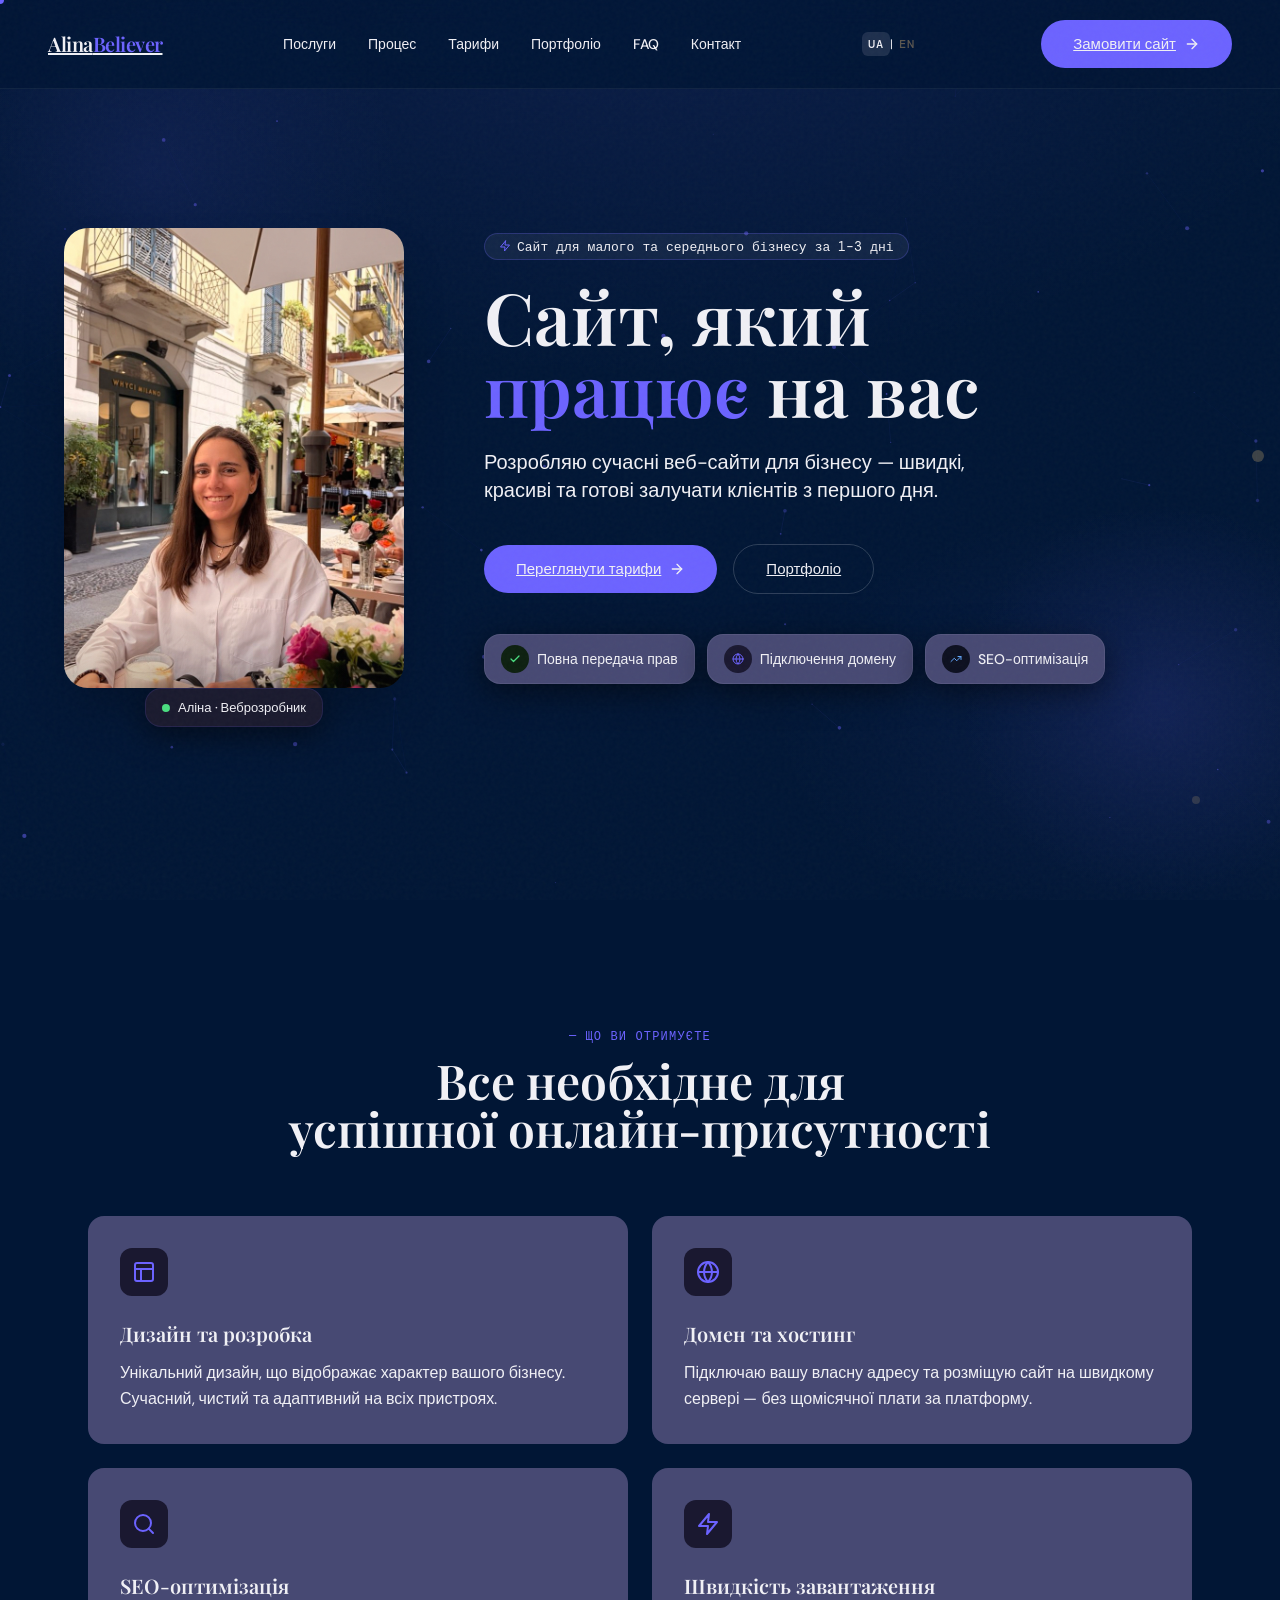
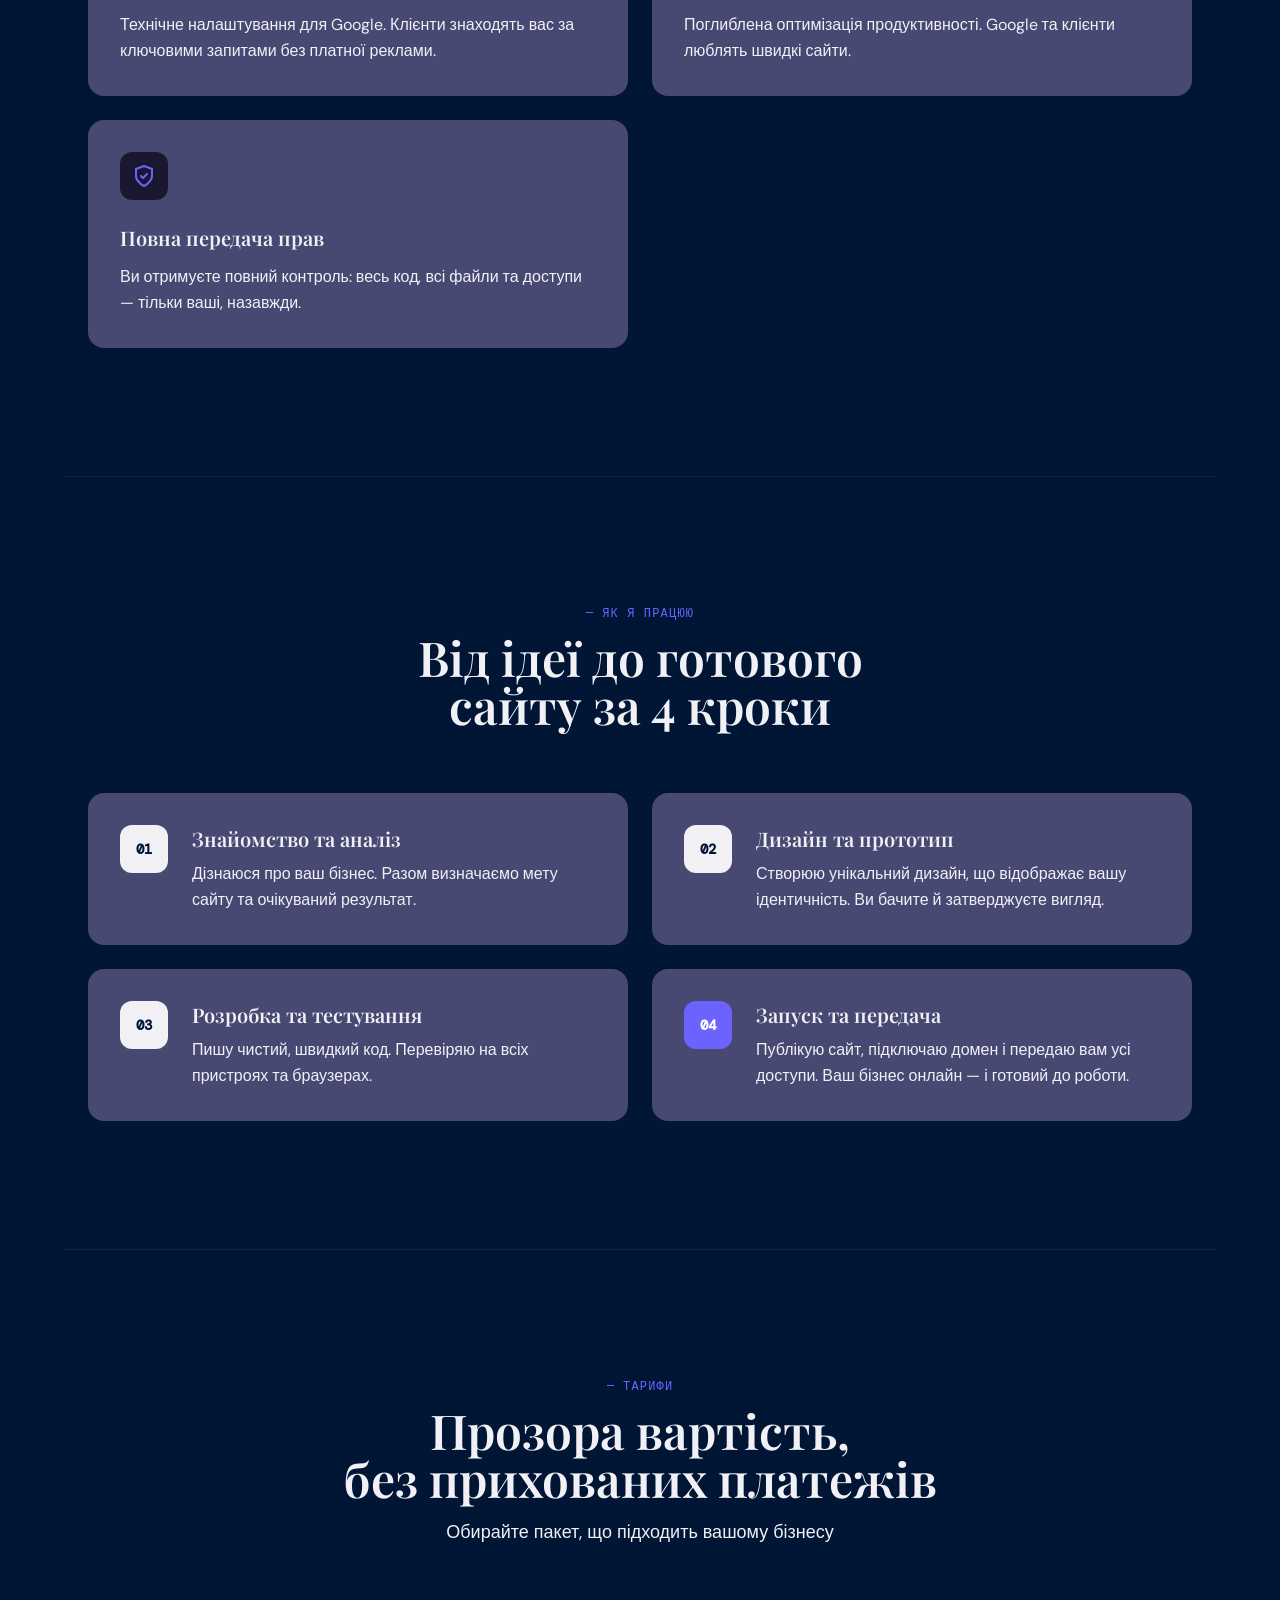
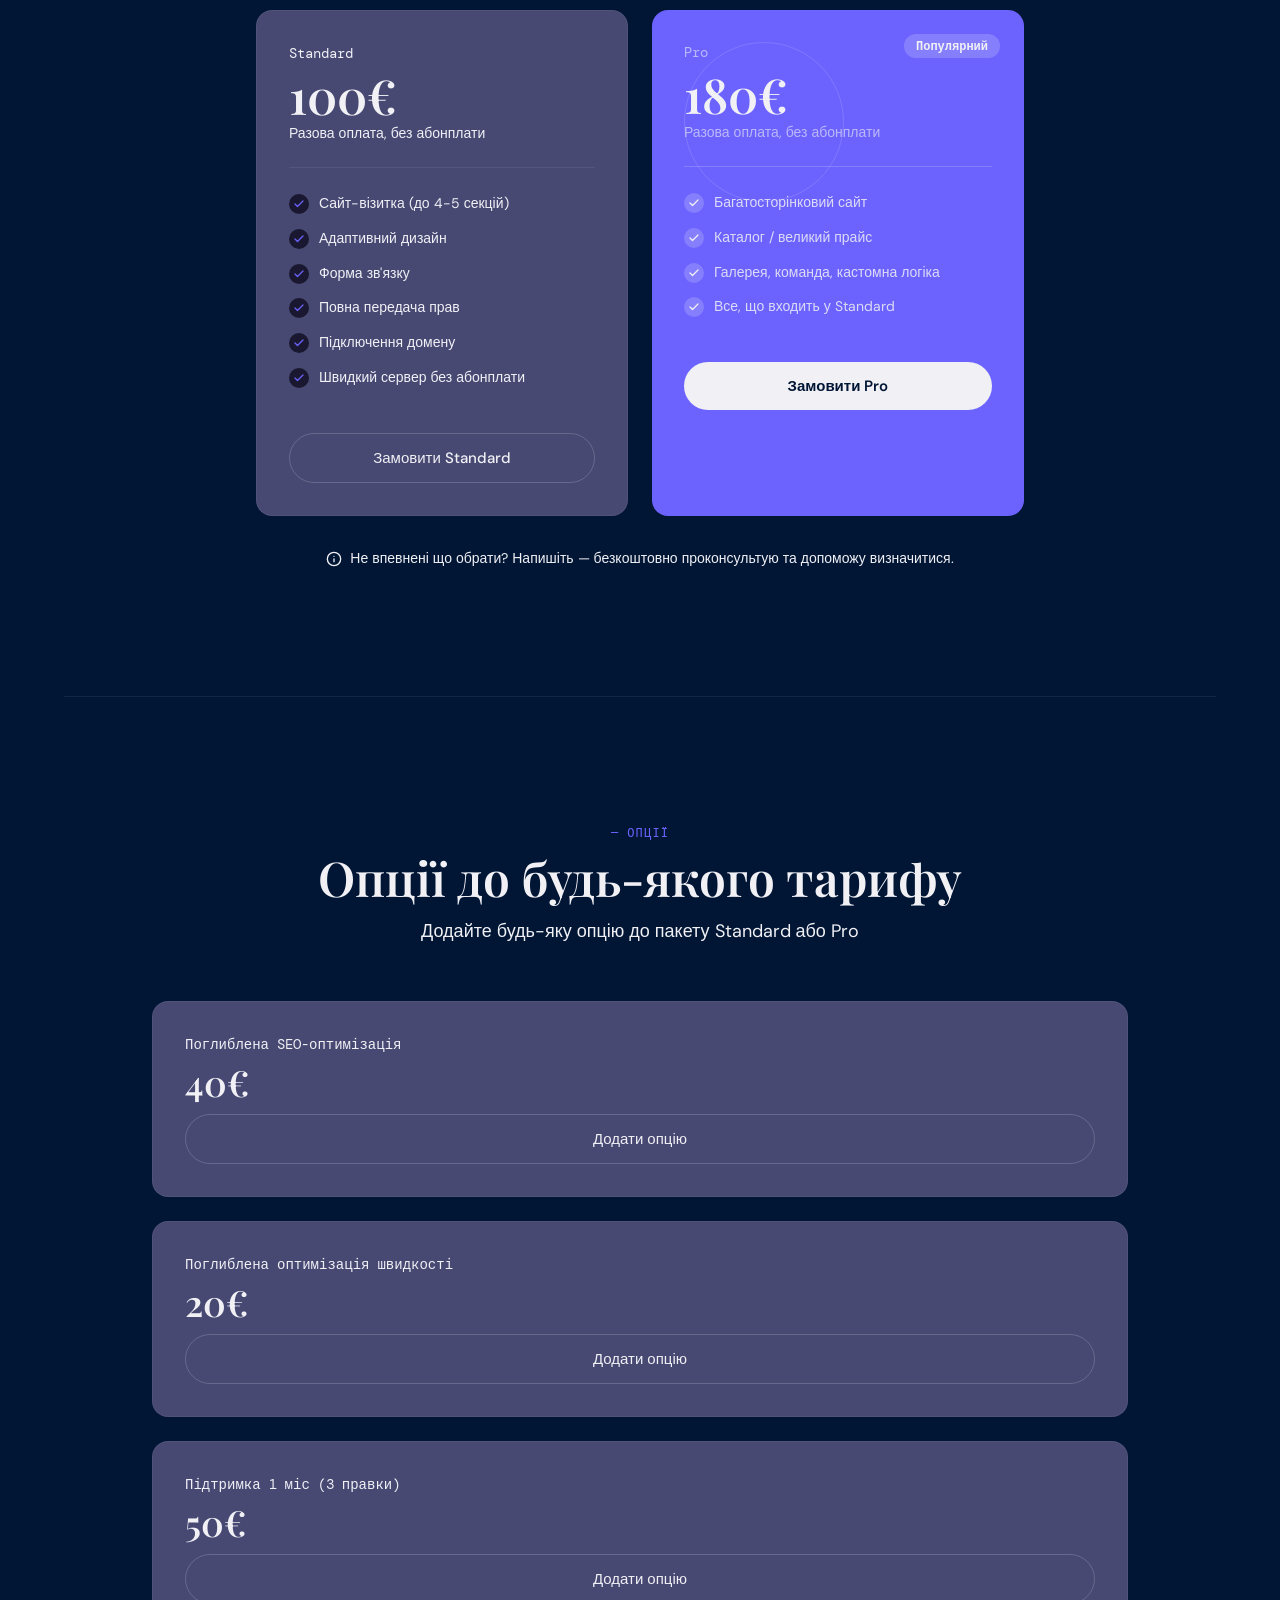
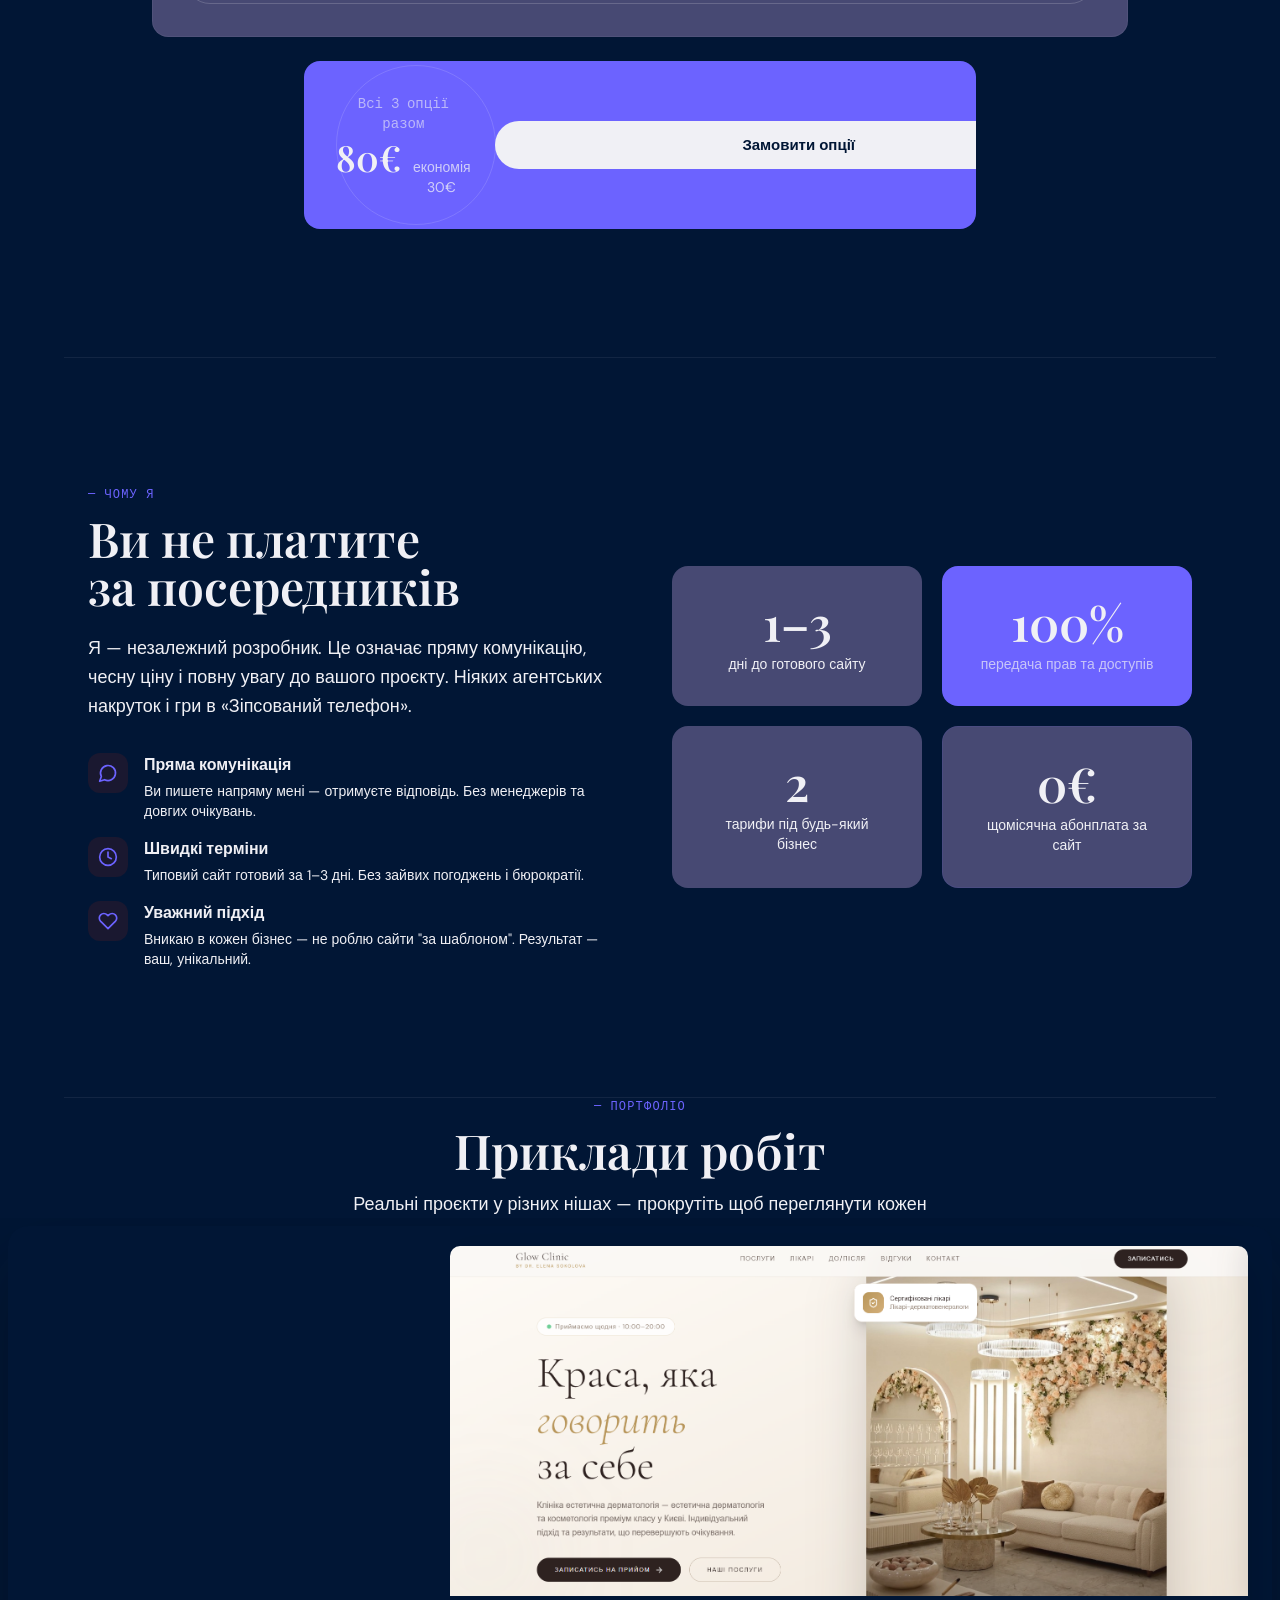
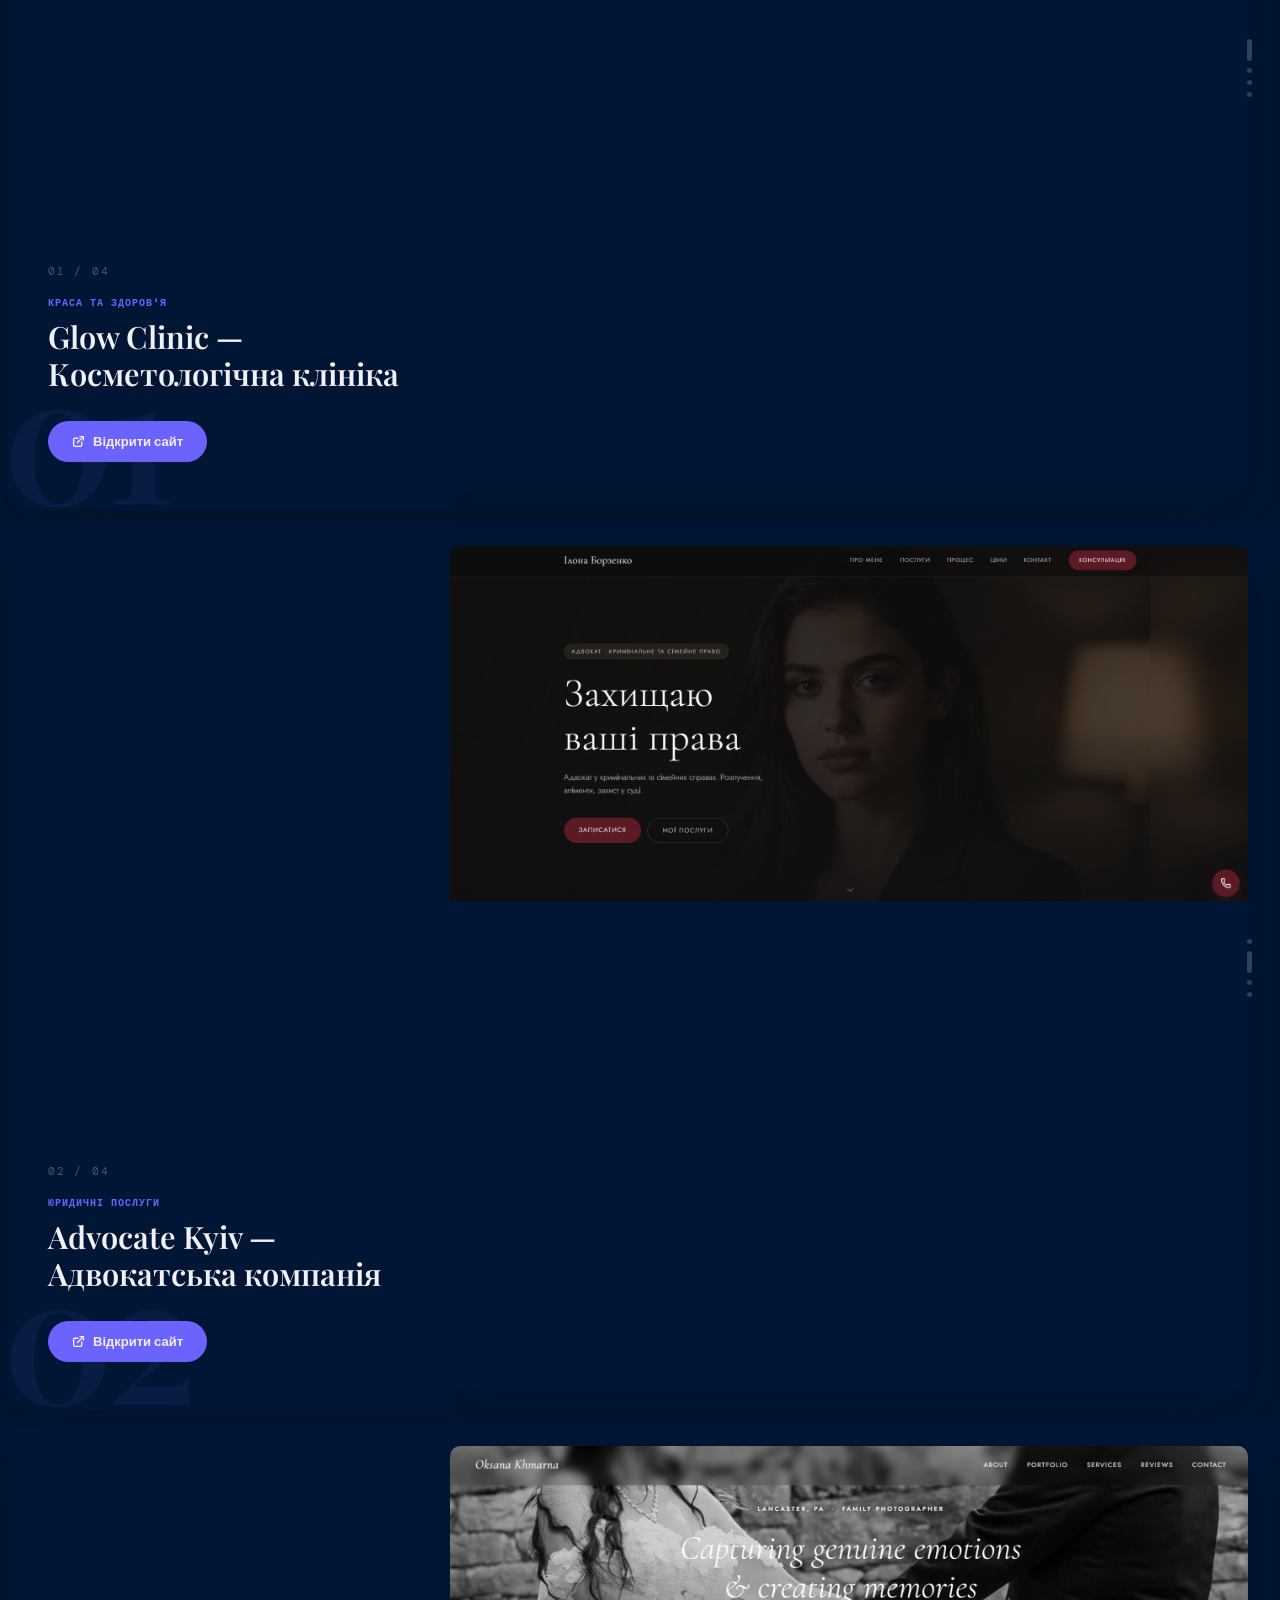
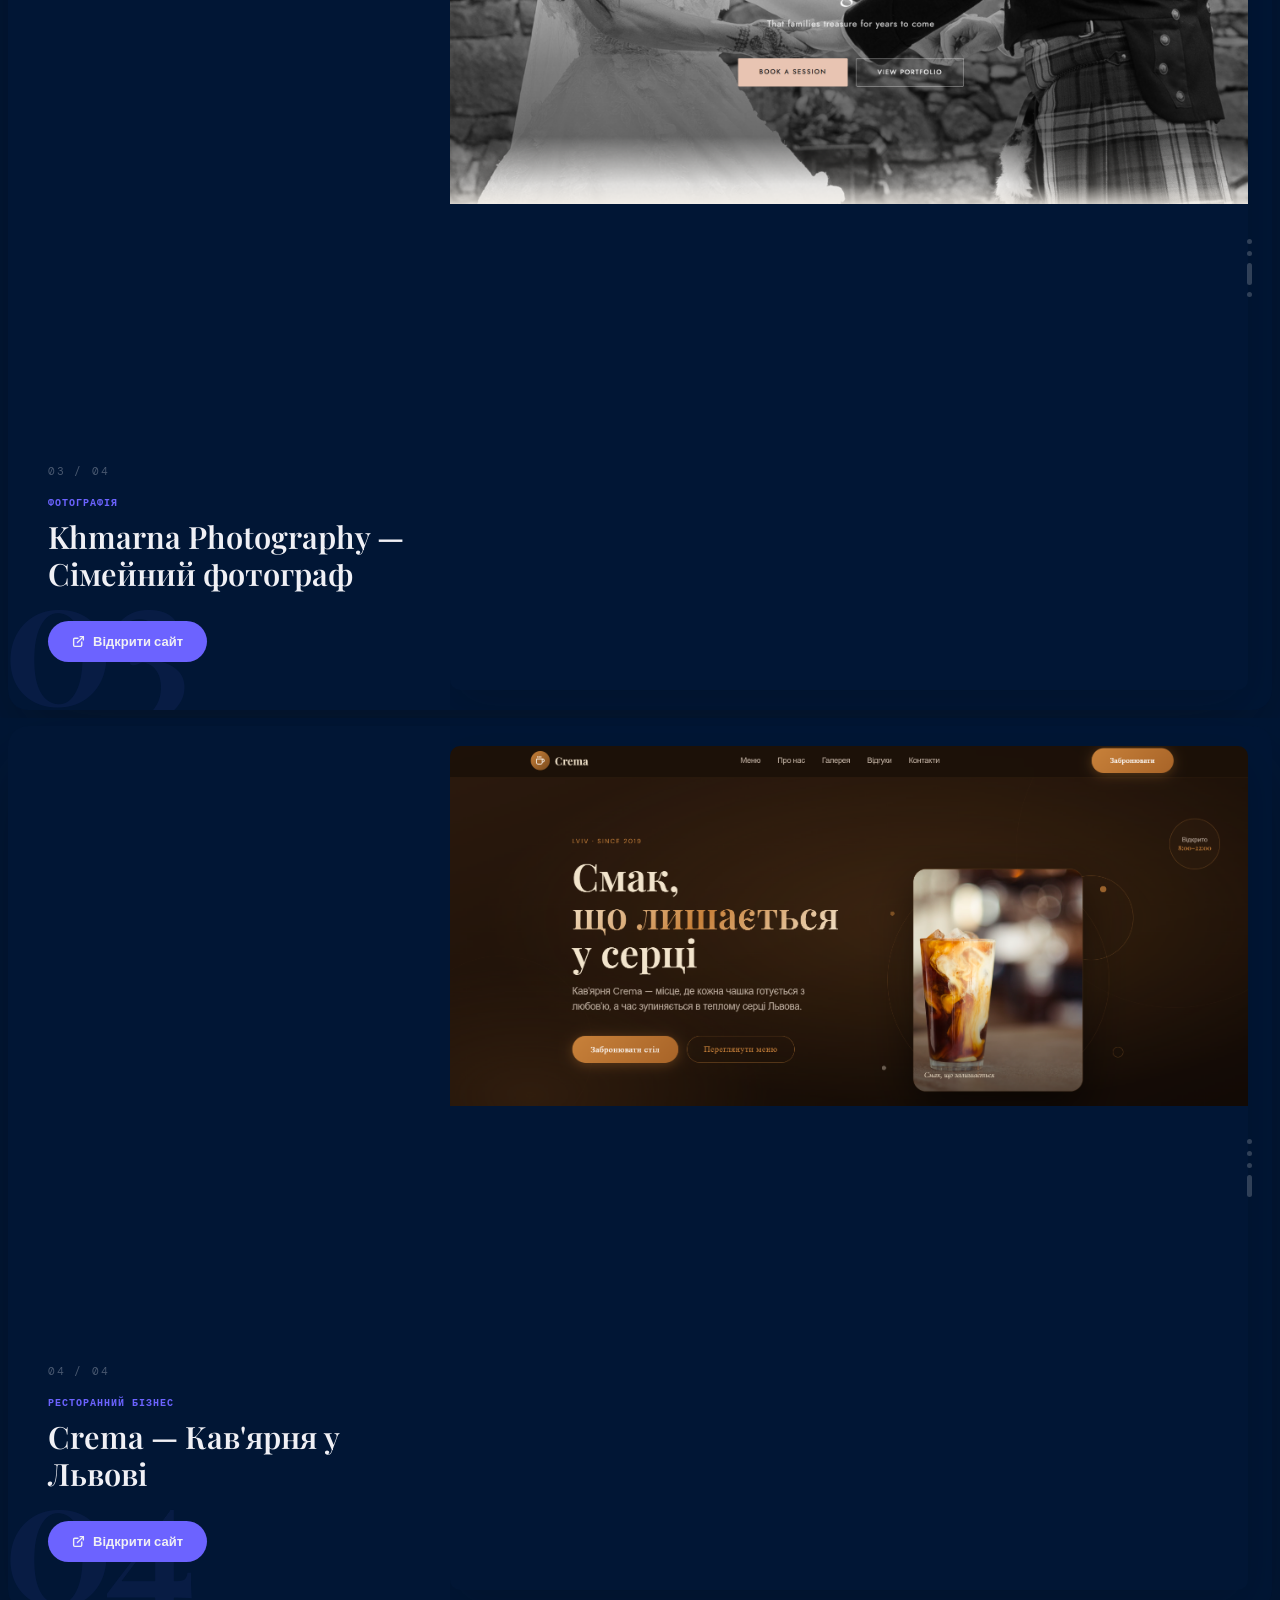
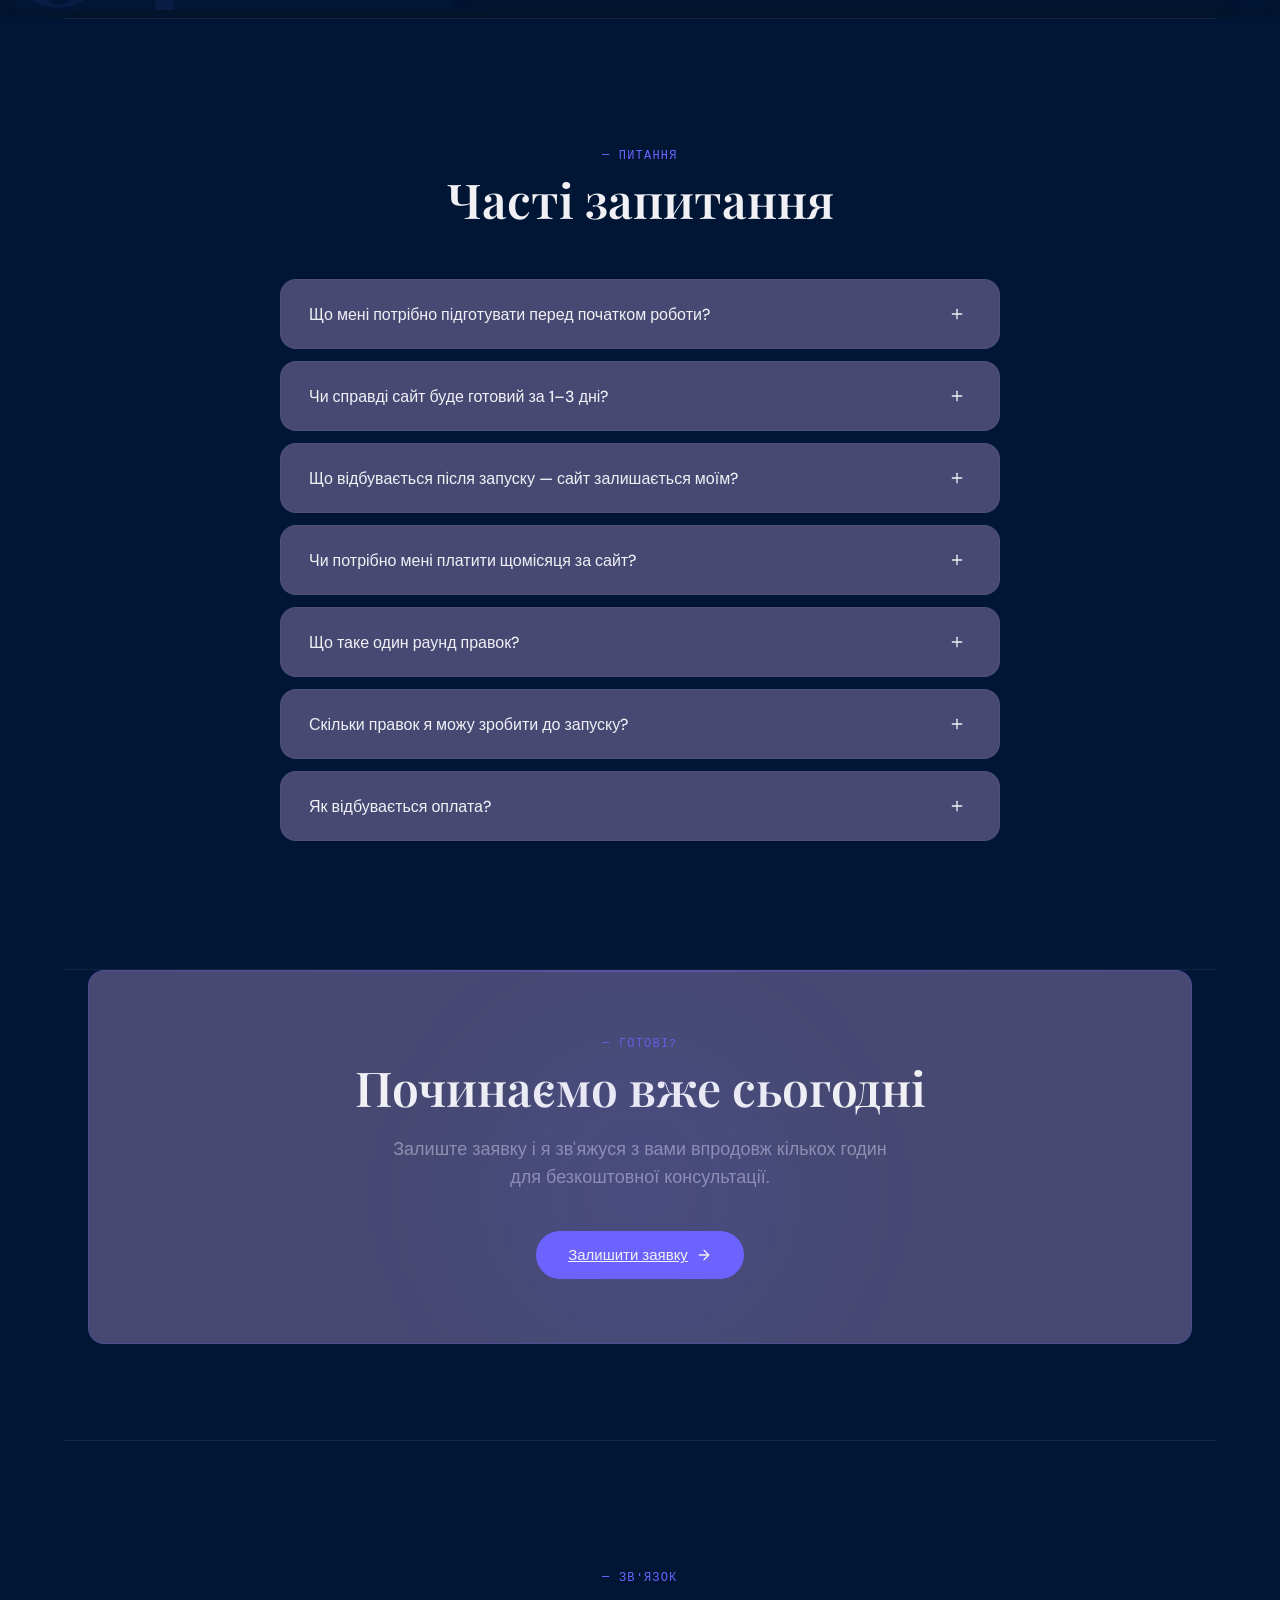
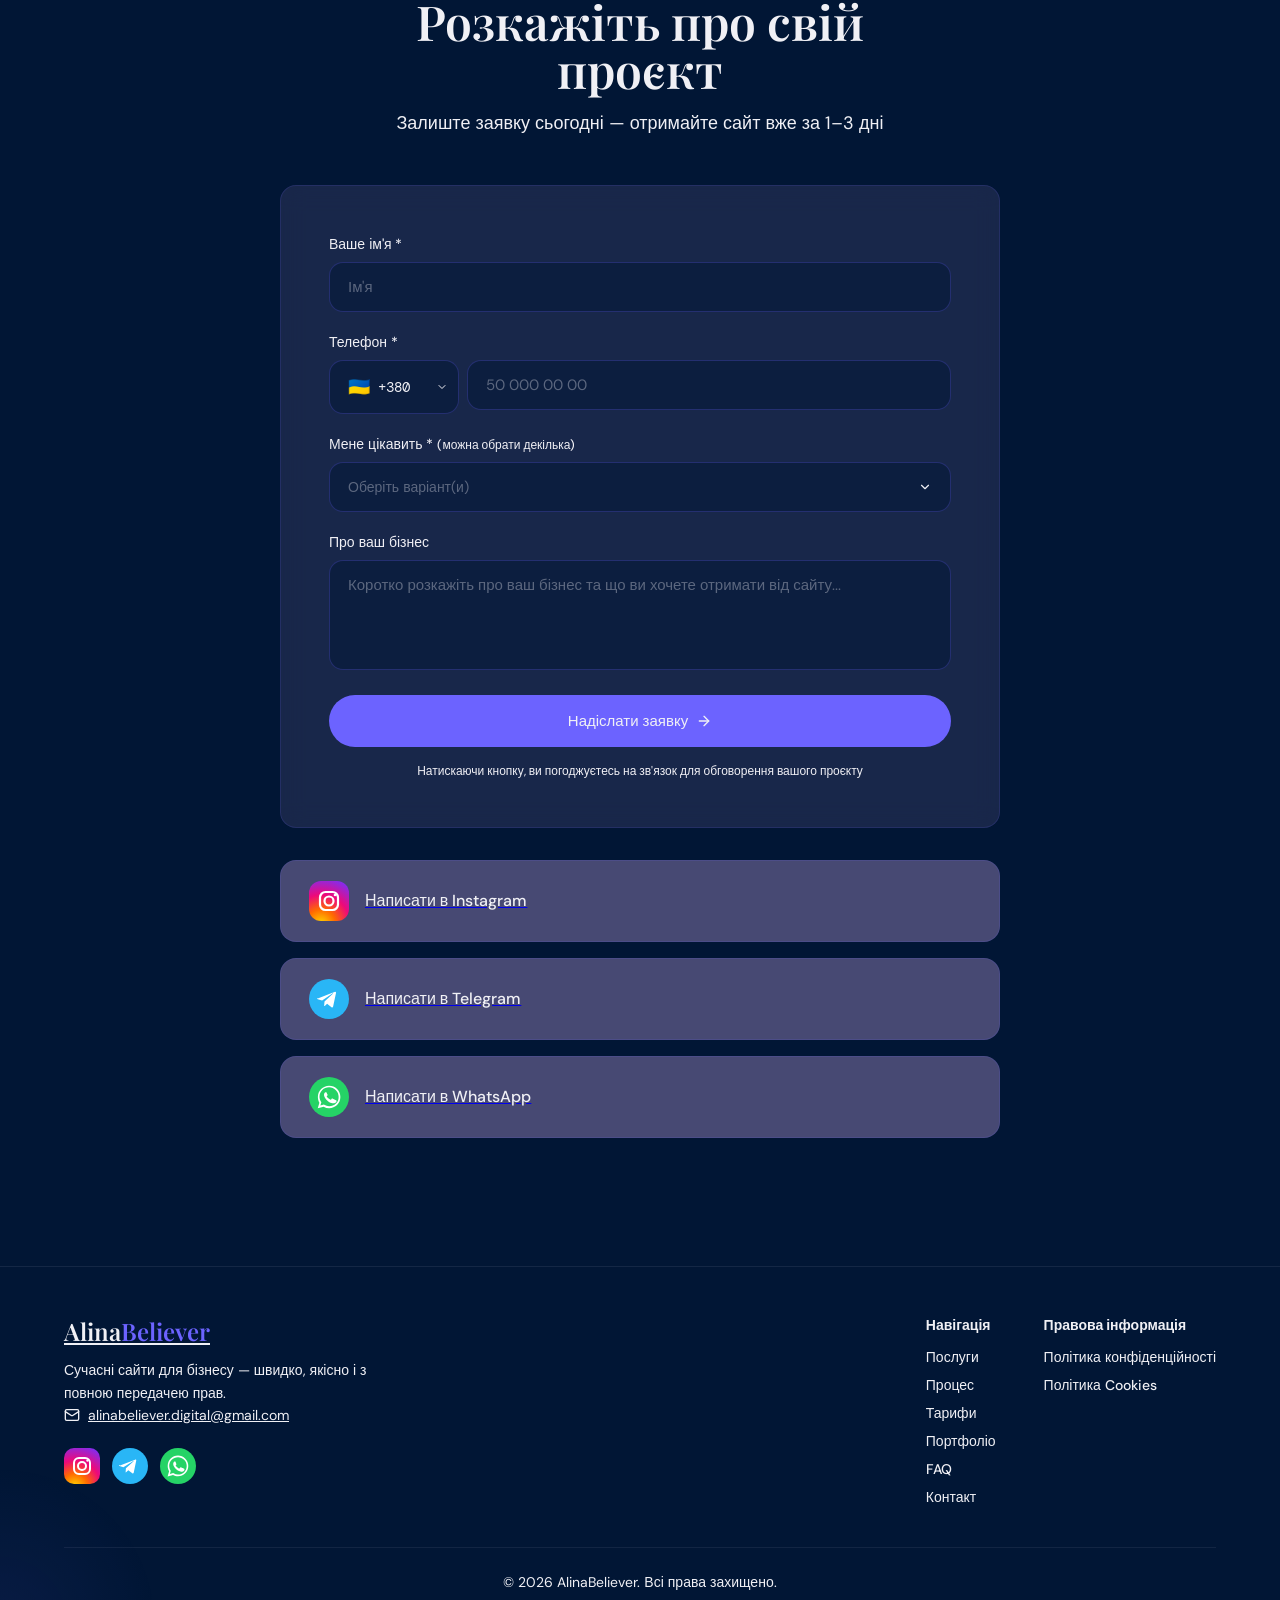
==== commit 02f0660d: "Adjust portfolio stack item count Updated portfolio stack item count and adjusted related elements." ====
--- a/index.html
+++ b/index.html
@@ -182,13 +182,12 @@
 <link href="https://fonts.googleapis.com/css2?family=Playfair+Display:wght@400;500;600;700&family=DM+Sans:wght@300;400;500;600;700&family=DM+Mono:wght@400;500;600&display=swap" rel="stylesheet" />
 <style>*{scroll-behavior:smooth}html{overflow-x:clip}body{background-color:#011635;color:#F0F0F5;font-family:'DM Sans',sans-serif;overflow-x:clip;max-width:100vw;-webkit-font-smoothing:antialiased;-moz-osx-font-smoothing:grayscale;text-rendering:optimizeLegibility;font-kerning:normal}button,input,select,textarea{font-family:inherit}.grain{position:fixed;inset:0;pointer-events:none;z-index:100;opacity:0.03;background-image:url("data:image/svg+xml,%3Csvg viewBox='0 0 256 256' xmlns='http://www.w3.org/2000/svg'%3E%3Cfilter id='noise'%3E%3CfeTurbulence type='fractalNoise' baseFrequency='0.9' numOctaves='4' stitchTiles='stitch'/%3E%3C/filter%3E%3Crect width='100%25' height='100%25' filter='url(%23noise)'/%3E%3C/svg%3E")}.hero-bg{background:radial-gradient(ellipse 80% 60% at 50% 0%,#6C63FF18 0%,transparent 70%),radial-gradient(ellipse 50% 40% at 90% 80%,#6C63FF10 0%,transparent 60%);touch-action:pan-y;overflow:clip}.tag{display:inline-flex;align-items:center;gap:6px;background:#F0F0F510;border:1px solid #6C63FF40;border-radius:999px;padding:4px 14px;font-size:13px;font-family:'DM Mono',monospace;color:#F0F0F5}.card-hover{transition:transform 0.3s ease,box-shadow 0.3s ease}.card-hover:hover{transform:translateY(-4px);box-shadow:0 20px 60px rgba(108,99,255,0.2)}.btn-primary{background:#6C63FF;color:#F0F0F5;padding:14px 32px;border-radius:999px;font-weight:500;font-size:15px;transition:all 0.3s ease;display:inline-flex;align-items:center;gap:8px;cursor:pointer;border:none}.btn-primary:hover{background:#5A52E0;transform:translateY(-2px);box-shadow:0 8px 24px rgba(108,99,255,0.45)}.btn-outline{background:transparent;color:#F0F0F5;padding:14px 32px;border-radius:999px;font-weight:500;font-size:15px;border:1.5px solid #F0F0F530;transition:all 0.3s ease;display:inline-flex;align-items:center;gap:8px;cursor:pointer}.btn-outline:hover{border-color:#6C63FF;background:#6C63FF15;transform:translateY(-2px)}.nav-link{color:#F0F0F5;font-size:14px;font-weight:500;transition:color 0.2s ease;text-decoration:none}.nav-link:hover{color:#6C63FF}.section-label{font-family:'DM Mono',monospace;font-size:12px;letter-spacing:0.1em;text-transform:uppercase;color:#6C63FF;margin-bottom:12px}.divider{border:none;border-top:1px solid #F0F0F512}.process-step{counter-increment:step}.process-num{font-family:'DM Mono',monospace;font-size:11px;color:#6C63FF;margin-bottom:8px}.floating-badge{background:#1A1A2E;border-radius:16px;padding:10px 16px;box-shadow:0 8px 32px rgba(0,0,0,0.5);font-size:13px;font-weight:500;white-space:nowrap;color:#F0F0F5;border:1px solid #6C63FF25}.floating-badge:not(.static){position:absolute}.floating-badge.static{background:#474973;}.reveal{opacity:0;transform:translateY(22px);transition:opacity 0.65s ease,transform 0.65s ease}.reveal.visible{opacity:1;transform:translateY(0)}.reveal-delay-1{transition-delay:0.1s}.reveal-delay-2{transition-delay:0.2s}.reveal-delay-3{transition-delay:0.3s}.form-input{width:100%;background:rgba(1,22,53,0.5);border:1.5px solid rgba(108,99,255,0.25);border-radius:14px;padding:14px 18px;font-family:'DM Sans',sans-serif;font-size:15px;color:#F0F0F5;transition:border-color 0.2s ease,box-shadow 0.2s ease;outline:none;resize:none}.form-input:focus{border-color:#6C63FF;box-shadow:0 0 0 3px rgba(108,99,255,0.2)}.form-input::placeholder{color:rgba(240,240,245,0.35)}.form-input.error{border-color:#E05555}#plan-group.error #plan-btn{border-color:#E05555}.error-msg{color:#E05555;font-size:12px;margin-top:4px;display:none}.error-msg.show{display:block}.success-banner{display:none;background:#6C63FF;color:#F0F0F5;padding:20px 28px;border-radius:16px;text-align:center}.success-banner.show{display:block}.lang-btn{background:none;border:none;cursor:pointer;font-family:'DM Mono',monospace;font-size:12px;font-weight:500;color:var(--muted);letter-spacing:0.08em;padding:4px 6px;border-radius:6px;transition:color 0.2s ease,background 0.2s ease}.lang-btn:hover{color:var(--ink)}.lang-btn.active-lang{color:#F0F0F5;background:rgba(240,240,245,0.12)}.mobile-cta-bar{display:none;position:fixed;bottom:calc(24px + env(safe-area-inset-bottom,0px));right:20px;z-index:60;width:fit-content;transition:opacity 0.3s ease}.mobile-cta-btn{display:inline-flex;align-items:center;gap:8px;background:#6C63FF;color:#F0F0F5;font-family:'DM Sans',sans-serif;font-size:14px;font-weight:500;padding:13px 22px;border-radius:999px;text-decoration:none;box-shadow:0 6px 28px rgba(108,99,255,0.5);transition:background 0.2s ease,transform 0.2s ease;white-space:nowrap}.mobile-cta-btn:active{transform:scale(0.97);background:#5A52E0;color:#F0F0F5}@media (max-width:767px){.mobile-cta-bar{display:block}#cookie-banner{bottom:calc(90px + env(safe-area-inset-bottom,0px));z-index:70}}#mobile-menu{display:none}#mobile-menu.open{display:flex}.plan-card{transition:all 0.3s ease}.plan-card.popular{background:#6C63FF;color:#F0F0F5}.check-item{display:flex;align-items:flex-start;gap:10px;margin-bottom:12px}.check-icon{flex-shrink:0;margin-top:2px}@keyframes marquee{from{transform:translateX(0)}to{transform:translateX(-50%)}}.marquee-track{display:flex;animation:marquee 80s linear infinite;width:max-content}.marquee-track:hover{animation-play-state:paused}.cursor-dot{width:8px;height:8px;background:#6C63FF;border-radius:50%;position:fixed;pointer-events:none;z-index:9999;transform:translate(-50%,-50%);transition:transform 0.1s ease;display:none}@media (min-width:1024px){.cursor-dot{display:block}}
 /* ─── PORTFOLIO SCROLL STACK ─── */
-.port-stack-wrap{height:calc(5 * 100vh);}
+.port-stack-wrap{height:calc(4 * 100vh);}
 .port-stack-item{position:sticky;top:0;height:100vh;overflow:hidden;will-change:transform;}
 .port-stack-item:nth-child(1){z-index:1;}
 .port-stack-item:nth-child(2){z-index:2;}
 .port-stack-item:nth-child(3){z-index:3;}
 .port-stack-item:nth-child(4){z-index:4;}
-.port-stack-item:nth-child(5){z-index:5;}
 .port-stack-card{
   position:absolute;inset:8px;
   border-radius:20px;overflow:hidden;
@@ -200,7 +199,6 @@
 .port-stack-item:nth-child(2) .port-stack-card{background:#011635;}
 .port-stack-item:nth-child(3) .port-stack-card{background:#011635;}
 .port-stack-item:nth-child(4) .port-stack-card{background:#011635;}
-.port-stack-item:nth-child(5) .port-stack-card{background:#011635;}
 /* Info panel */
 .port-split-info{
   width:35%;flex-shrink:0;
@@ -215,8 +213,7 @@
   pointer-events:none;z-index:0;letter-spacing:-0.05em;
 }
 .port-stack-item:nth-child(1) .port-deco-num,
-.port-stack-item:nth-child(4) .port-deco-num,
-.port-stack-item:nth-child(5) .port-deco-num{color:rgba(108,99,255,0.08);}
+.port-stack-item:nth-child(4) .port-deco-num{color:rgba(108,99,255,0.08);}
 .port-stack-item:nth-child(2) .port-deco-num,
 .port-stack-item:nth-child(3) .port-deco-num{color:rgba(108,99,255,0.08);}
 /* Info content */
@@ -245,11 +242,9 @@
 .port-info-visit:hover{background:#5A52E0;transform:scale(1.04);}
 /* Text colours: light cards */
 .port-stack-item:nth-child(1) .port-info-num,
-.port-stack-item:nth-child(4) .port-info-num,
-.port-stack-item:nth-child(5) .port-info-num{color:rgba(240,240,245,0.3);}
+.port-stack-item:nth-child(4) .port-info-num{color:rgba(240,240,245,0.3);}
 .port-stack-item:nth-child(1) .port-info-title,
-.port-stack-item:nth-child(4) .port-info-title,
-.port-stack-item:nth-child(5) .port-info-title{color:#F0F0F5;}
+.port-stack-item:nth-child(4) .port-info-title{color:#F0F0F5;}
 /* Text colours: dark cards */
 .port-stack-item:nth-child(2) .port-info-num,
 .port-stack-item:nth-child(3) .port-info-num{color:rgba(240,240,245,0.3);}
@@ -271,8 +266,7 @@
 }
 .port-dots-nav span{display:block;border-radius:999px;width:5px;height:5px;transition:all 0.3s ease;}
 .port-stack-item:nth-child(1) .port-dots-nav span,
-.port-stack-item:nth-child(4) .port-dots-nav span,
-.port-stack-item:nth-child(5) .port-dots-nav span{background:rgba(240,240,245,0.2);}
+.port-stack-item:nth-child(4) .port-dots-nav span{background:rgba(240,240,245,0.2);}
 .port-stack-item:nth-child(2) .port-dots-nav span,
 .port-stack-item:nth-child(3) .port-dots-nav span{background:rgba(240,240,245,0.2);}
 .port-dots-nav span.pdn-active{background:#6C63FF;height:22px;}
@@ -853,14 +847,14 @@
 <div class="port-split-info">
 <div class="port-deco-num">01</div>
 <div class="port-info-content">
-<span class="port-info-num">01 / 05</span>
+<span class="port-info-num">01 / 04</span>
 <span class="port-info-cat" id="tl-port-cat1">Краса та здоров'я</span>
 <p class="port-info-title" id="tl-port-t1">Glow Clinic — Косметологічна клініка</p>
 <a href="https://alinabeliever.github.io/Glow-Clinic/" target="_blank" rel="noopener" class="port-info-visit"><svg width="13" height="13" viewBox="0 0 24 24" fill="none" stroke="currentColor" stroke-width="2.5" stroke-linecap="round" stroke-linejoin="round" aria-hidden="true"><path d="M18 13v6a2 2 0 0 1-2 2H5a2 2 0 0 1-2-2V8a2 2 0 0 1 2-2h6"/><polyline points="15 3 21 3 21 9"/><line x1="10" y1="14" x2="21" y2="3"/></svg><span class="port-visit-text">Відкрити сайт</span></a>
 </div>
 </div>
 <div class="port-split-photo"><img src="glowclinic.png" alt="Glow Clinic" loading="eager"></div>
-<div class="port-dots-nav"><span class="pdn-active"></span><span></span><span></span><span></span><span></span></div>
+<div class="port-dots-nav"><span class="pdn-active"></span><span></span><span></span><span></span></div>
 </div>
 </div>
 
@@ -870,14 +864,14 @@
 <div class="port-split-info">
 <div class="port-deco-num">02</div>
 <div class="port-info-content">
-<span class="port-info-num">02 / 05</span>
+<span class="port-info-num">02 / 04</span>
 <span class="port-info-cat" id="tl-port-cat2">Юридичні послуги</span>
 <p class="port-info-title" id="tl-port-t2">Advocate Kyiv — Адвокатська компанія</p>
 <a href="https://alinabeliever.github.io/Advocate-Kyiv/" target="_blank" rel="noopener" class="port-info-visit"><svg width="13" height="13" viewBox="0 0 24 24" fill="none" stroke="currentColor" stroke-width="2.5" stroke-linecap="round" stroke-linejoin="round" aria-hidden="true"><path d="M18 13v6a2 2 0 0 1-2 2H5a2 2 0 0 1-2-2V8a2 2 0 0 1 2-2h6"/><polyline points="15 3 21 3 21 9"/><line x1="10" y1="14" x2="21" y2="3"/></svg><span class="port-visit-text">Відкрити сайт</span></a>
 </div>
 </div>
 <div class="port-split-photo"><img src="advocateportfolio.png" alt="Advocate Kyiv" loading="lazy"></div>
-<div class="port-dots-nav"><span></span><span class="pdn-active"></span><span></span><span></span><span></span></div>
+<div class="port-dots-nav"><span></span><span class="pdn-active"></span><span></span><span></span></div>
 </div>
 </div>
 
@@ -887,14 +881,14 @@
 <div class="port-split-info">
 <div class="port-deco-num">03</div>
 <div class="port-info-content">
-<span class="port-info-num">03 / 05</span>
+<span class="port-info-num">03 / 04</span>
 <span class="port-info-cat" id="tl-port-cat3">Фотографія</span>
 <p class="port-info-title" id="tl-port-t3">Khmarna Photography — Сімейний фотограф</p>
 <a href="https://khmarnaphotography.com" target="_blank" rel="noopener" class="port-info-visit"><svg width="13" height="13" viewBox="0 0 24 24" fill="none" stroke="currentColor" stroke-width="2.5" stroke-linecap="round" stroke-linejoin="round" aria-hidden="true"><path d="M18 13v6a2 2 0 0 1-2 2H5a2 2 0 0 1-2-2V8a2 2 0 0 1 2-2h6"/><polyline points="15 3 21 3 21 9"/><line x1="10" y1="14" x2="21" y2="3"/></svg><span class="port-visit-text">Відкрити сайт</span></a>
 </div>
 </div>
 <div class="port-split-photo"><img src="khmarna.png" alt="Khmarna Photography" loading="lazy"></div>
-<div class="port-dots-nav"><span></span><span></span><span class="pdn-active"></span><span></span><span></span></div>
+<div class="port-dots-nav"><span></span><span></span><span class="pdn-active"></span><span></span></div>
 </div>
 </div>
 
@@ -904,31 +898,14 @@
 <div class="port-split-info">
 <div class="port-deco-num">04</div>
 <div class="port-info-content">
-<span class="port-info-num">04 / 05</span>
+<span class="port-info-num">04 / 04</span>
 <span class="port-info-cat" id="tl-port-cat4">Ресторанний бізнес</span>
 <p class="port-info-title" id="tl-port-t4">Crema — Кав'ярня у Львові</p>
 <a href="https://alinabeliever.github.io/crema_cafe/" target="_blank" rel="noopener" class="port-info-visit"><svg width="13" height="13" viewBox="0 0 24 24" fill="none" stroke="currentColor" stroke-width="2.5" stroke-linecap="round" stroke-linejoin="round" aria-hidden="true"><path d="M18 13v6a2 2 0 0 1-2 2H5a2 2 0 0 1-2-2V8a2 2 0 0 1 2-2h6"/><polyline points="15 3 21 3 21 9"/><line x1="10" y1="14" x2="21" y2="3"/></svg><span class="port-visit-text">Відкрити сайт</span></a>
 </div>
 </div>
 <div class="port-split-photo"><img src="cremacafe.png" alt="Crema Cafe" loading="lazy"></div>
-<div class="port-dots-nav"><span></span><span></span><span></span><span class="pdn-active"></span><span></span></div>
-</div>
-</div>
-
-<!-- Stack 5 — Nua Laser -->
-<div class="port-stack-item">
-<div class="port-stack-card">
-<div class="port-split-info">
-<div class="port-deco-num">05</div>
-<div class="port-info-content">
-<span class="port-info-num">05 / 05</span>
-<span class="port-info-cat" id="tl-port-cat5">Краса та здоров'я</span>
-<p class="port-info-title" id="tl-port-t5">Nua Laser — Лазерна епіляція</p>
-<a href="https://nualaser.com" target="_blank" rel="noopener" class="port-info-visit"><svg width="13" height="13" viewBox="0 0 24 24" fill="none" stroke="currentColor" stroke-width="2.5" stroke-linecap="round" stroke-linejoin="round" aria-hidden="true"><path d="M18 13v6a2 2 0 0 1-2 2H5a2 2 0 0 1-2-2V8a2 2 0 0 1 2-2h6"/><polyline points="15 3 21 3 21 9"/><line x1="10" y1="14" x2="21" y2="3"/></svg><span class="port-visit-text">Відкрити сайт</span></a>
-</div>
-</div>
-<div class="port-split-photo"><img src="nualaser.png" alt="Nua Laser" loading="lazy"></div>
-<div class="port-dots-nav"><span></span><span></span><span></span><span></span><span class="pdn-active"></span></div>
+<div class="port-dots-nav"><span></span><span></span><span></span><span class="pdn-active"></span></div>
 </div>
 </div>
 
@@ -1404,7 +1381,6 @@
 port_cat2:'Юридичні послуги', port_t2:'Advocate Kyiv — Адвокатська компанія',
 port_cat3:'Фотографія', port_t3:'Khmarna Photography — Сімейний фотограф',
 port_cat4:'Ресторанний бізнес', port_t4:"Crema — Кав'ярня у Львові",
-port_cat5:"Краса та здоров'я", port_t5:'Nua Laser — Лазерна епіляція',
 cta_label:'— Готові?', cta_h2:'Починаємо вже сьогодні',
 cta_p:"Залиште заявку і я зв'яжуся з вами впродовж кількох годин для безкоштовної консультації.",
 cta_btn:'Залишити заявку',
@@ -1516,7 +1492,6 @@
 port_cat2:'Legal Services', port_t2:'Advocate Kyiv — Law Firm',
 port_cat3:'Photography', port_t3:'Khmarna Photography — Family Photographer',
 port_cat4:'Food & Beverage', port_t4:'Crema — Coffee Shop in Lviv',
-port_cat5:'Beauty & Health', port_t5:'Nua Laser — Laser Hair Removal',
 cta_label:'— Ready?', cta_h2:"Let's start today",
 cta_p:"Leave a request and I'll get back to you within a few hours for a free consultation.",
 cta_btn:'Leave a request',
@@ -1653,7 +1628,7 @@
 setText('tl-port-label', t.port_label);
 setText('tl-port-h2', t.port_h2);
 setText('tl-port-sub', t.port_sub);
-for(let i=1;i<=5;i++){setText('tl-port-cat'+i, t['port_cat'+i]); setText('tl-port-t'+i, t['port_t'+i]);}
+for(let i=1;i<=4;i++){setText('tl-port-cat'+i, t['port_cat'+i]); setText('tl-port-t'+i, t['port_t'+i]);}
 document.querySelectorAll('.port-visit-text').forEach(el=>{el.textContent=t.port_visit||'Відкрити сайт';});
 setText('tl-cta-label', t.cta_label);
 setText('tl-cta-h2', t.cta_h2);
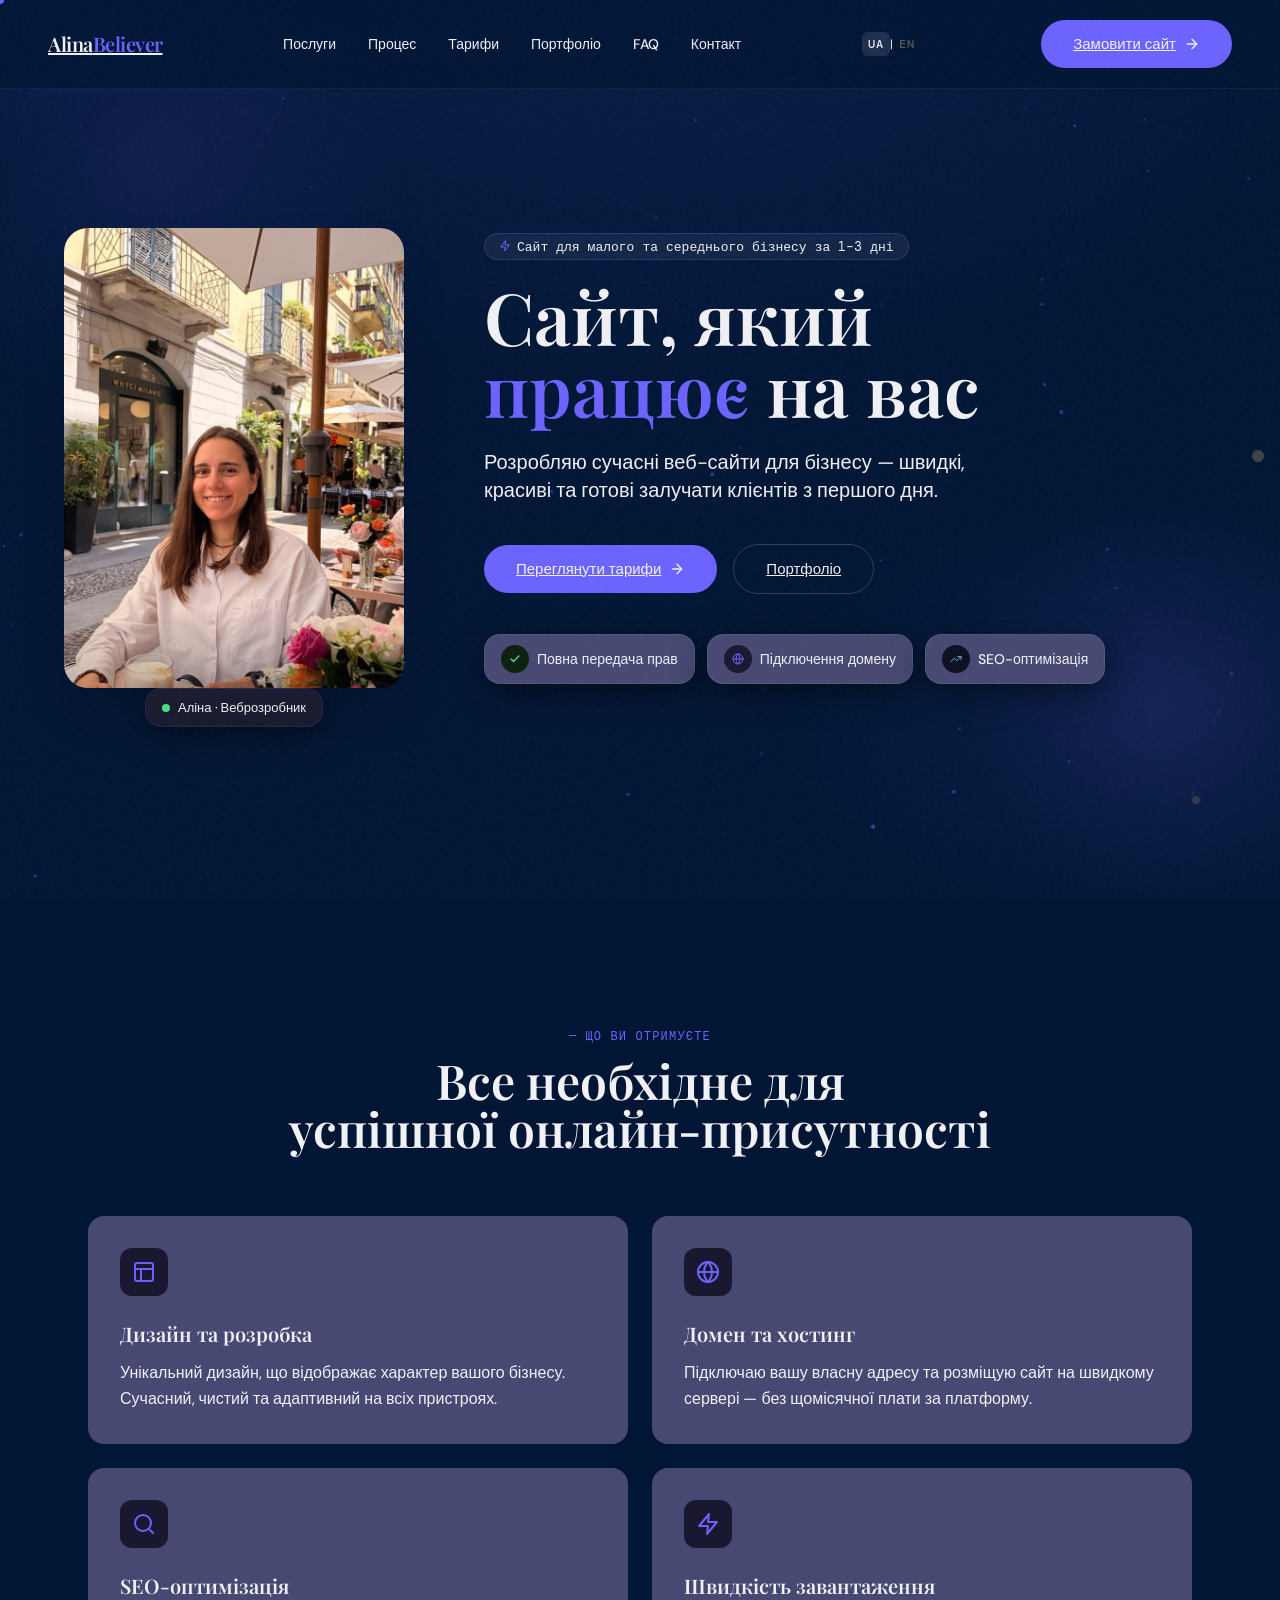
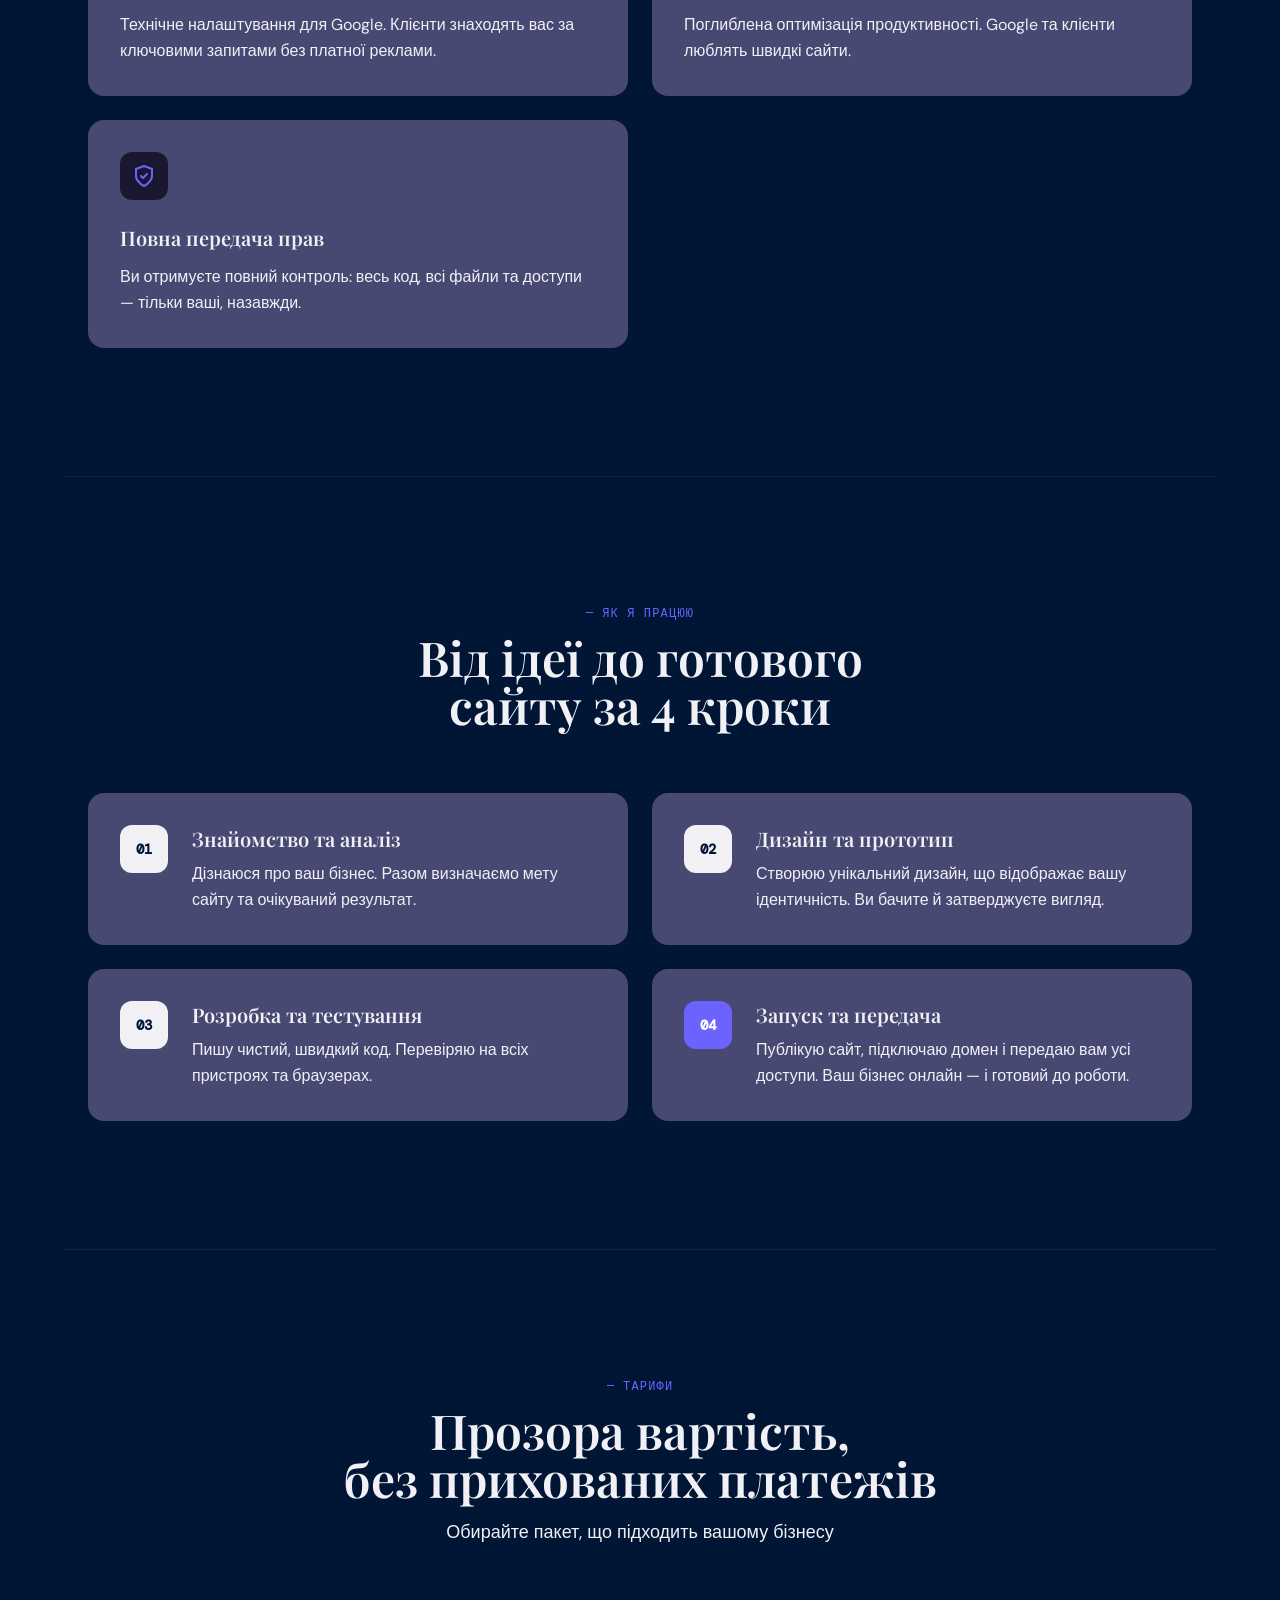
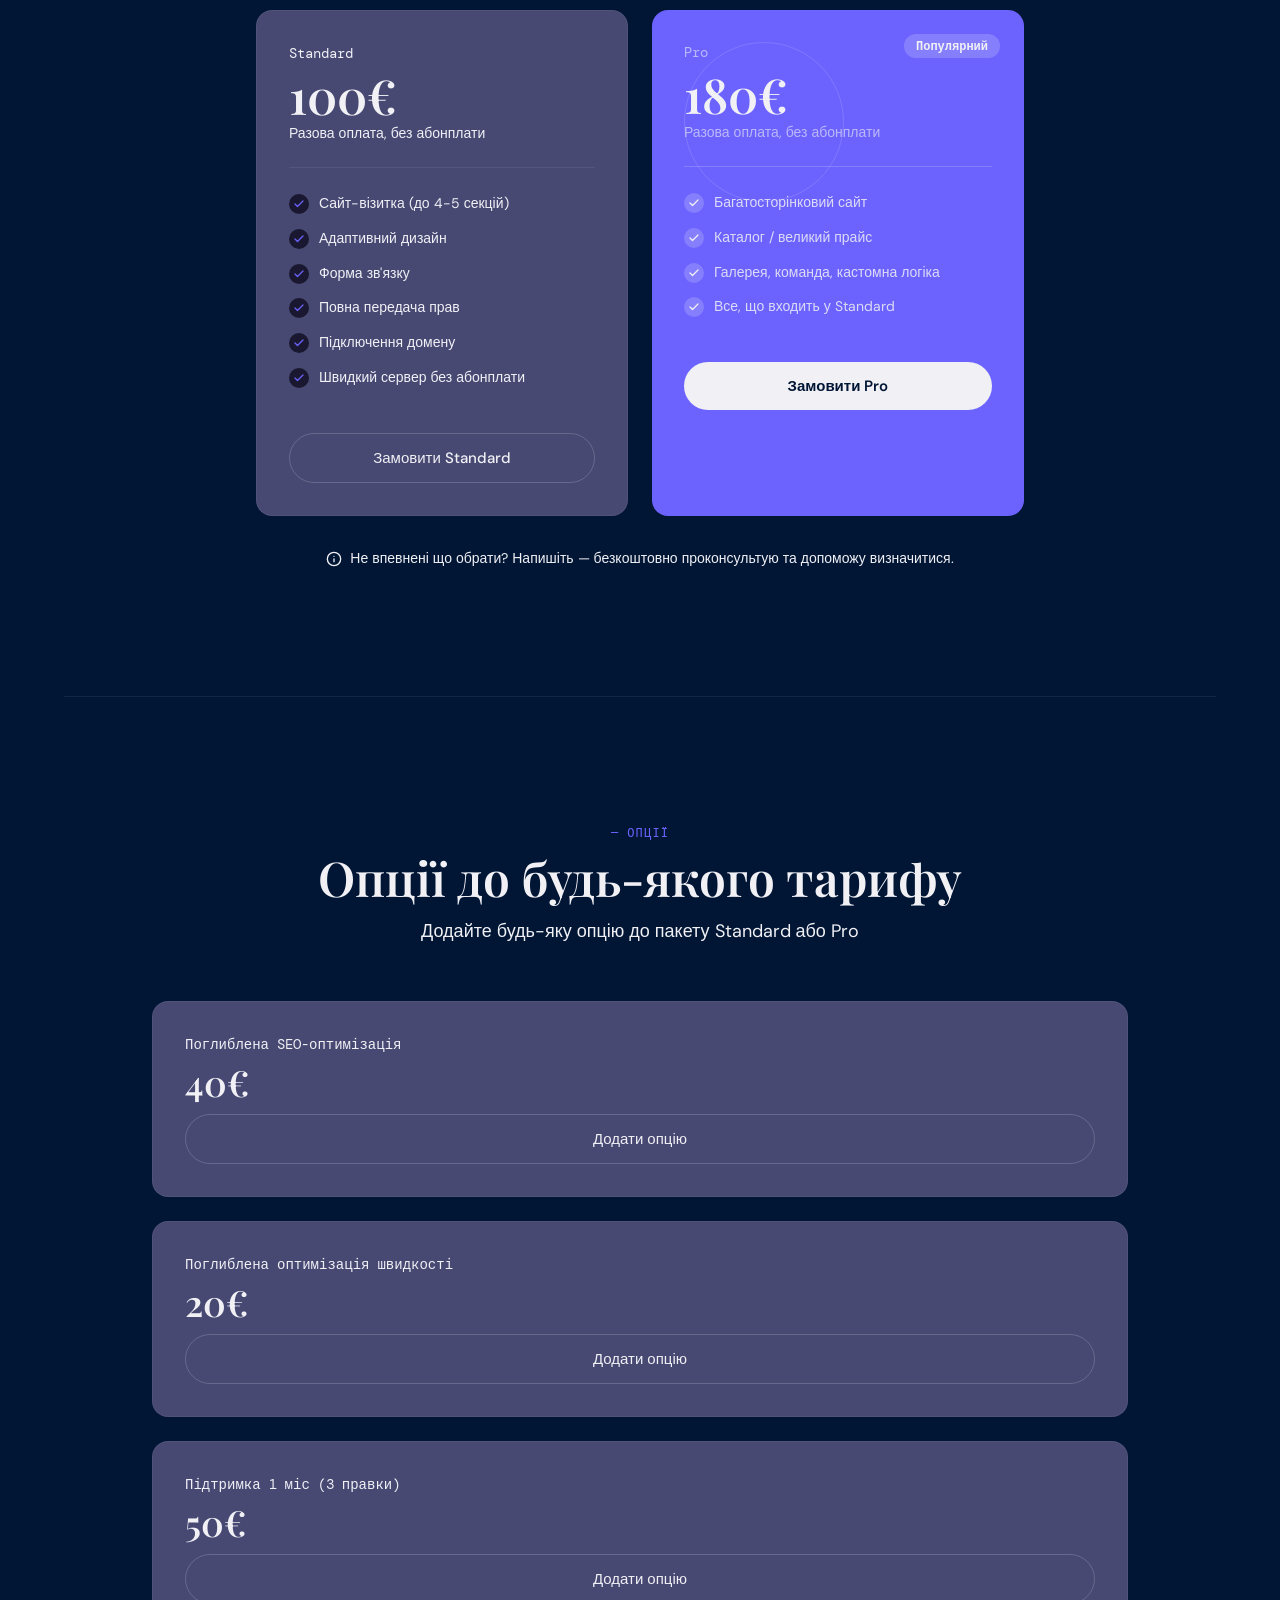
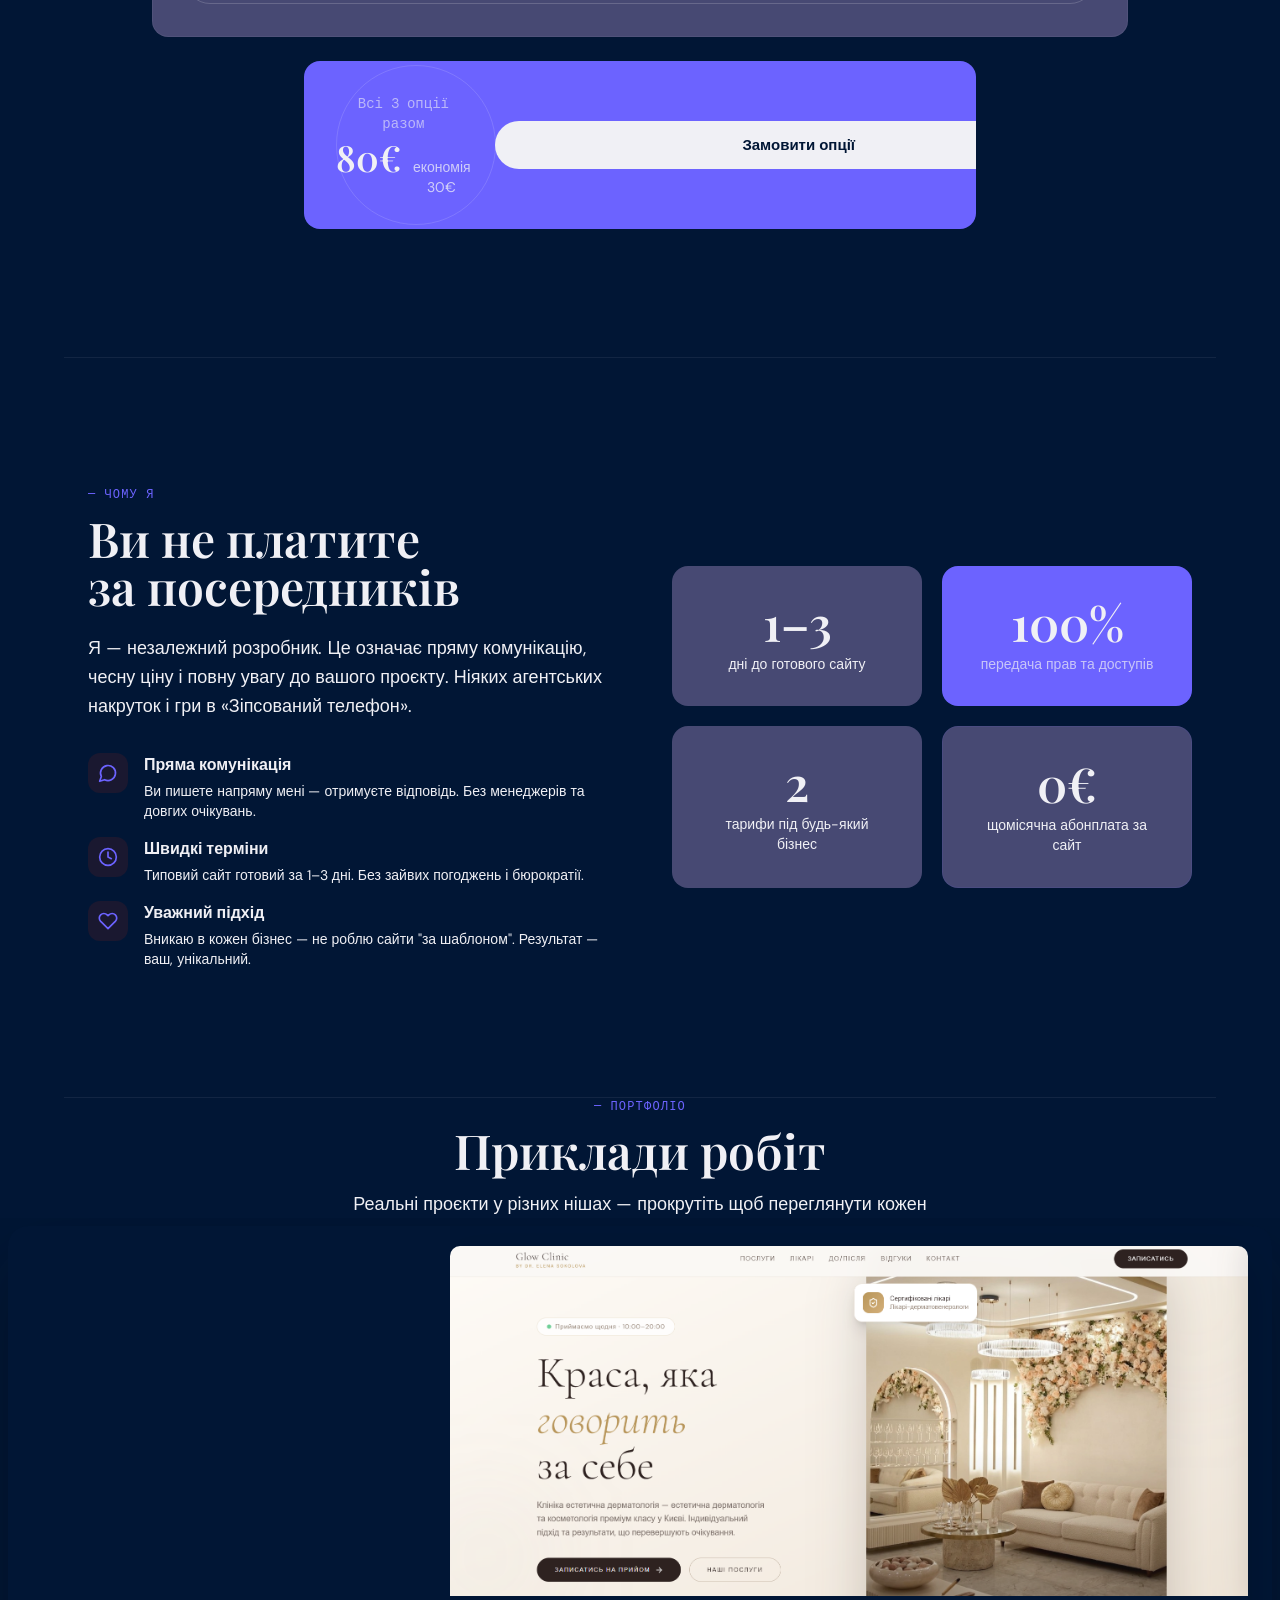
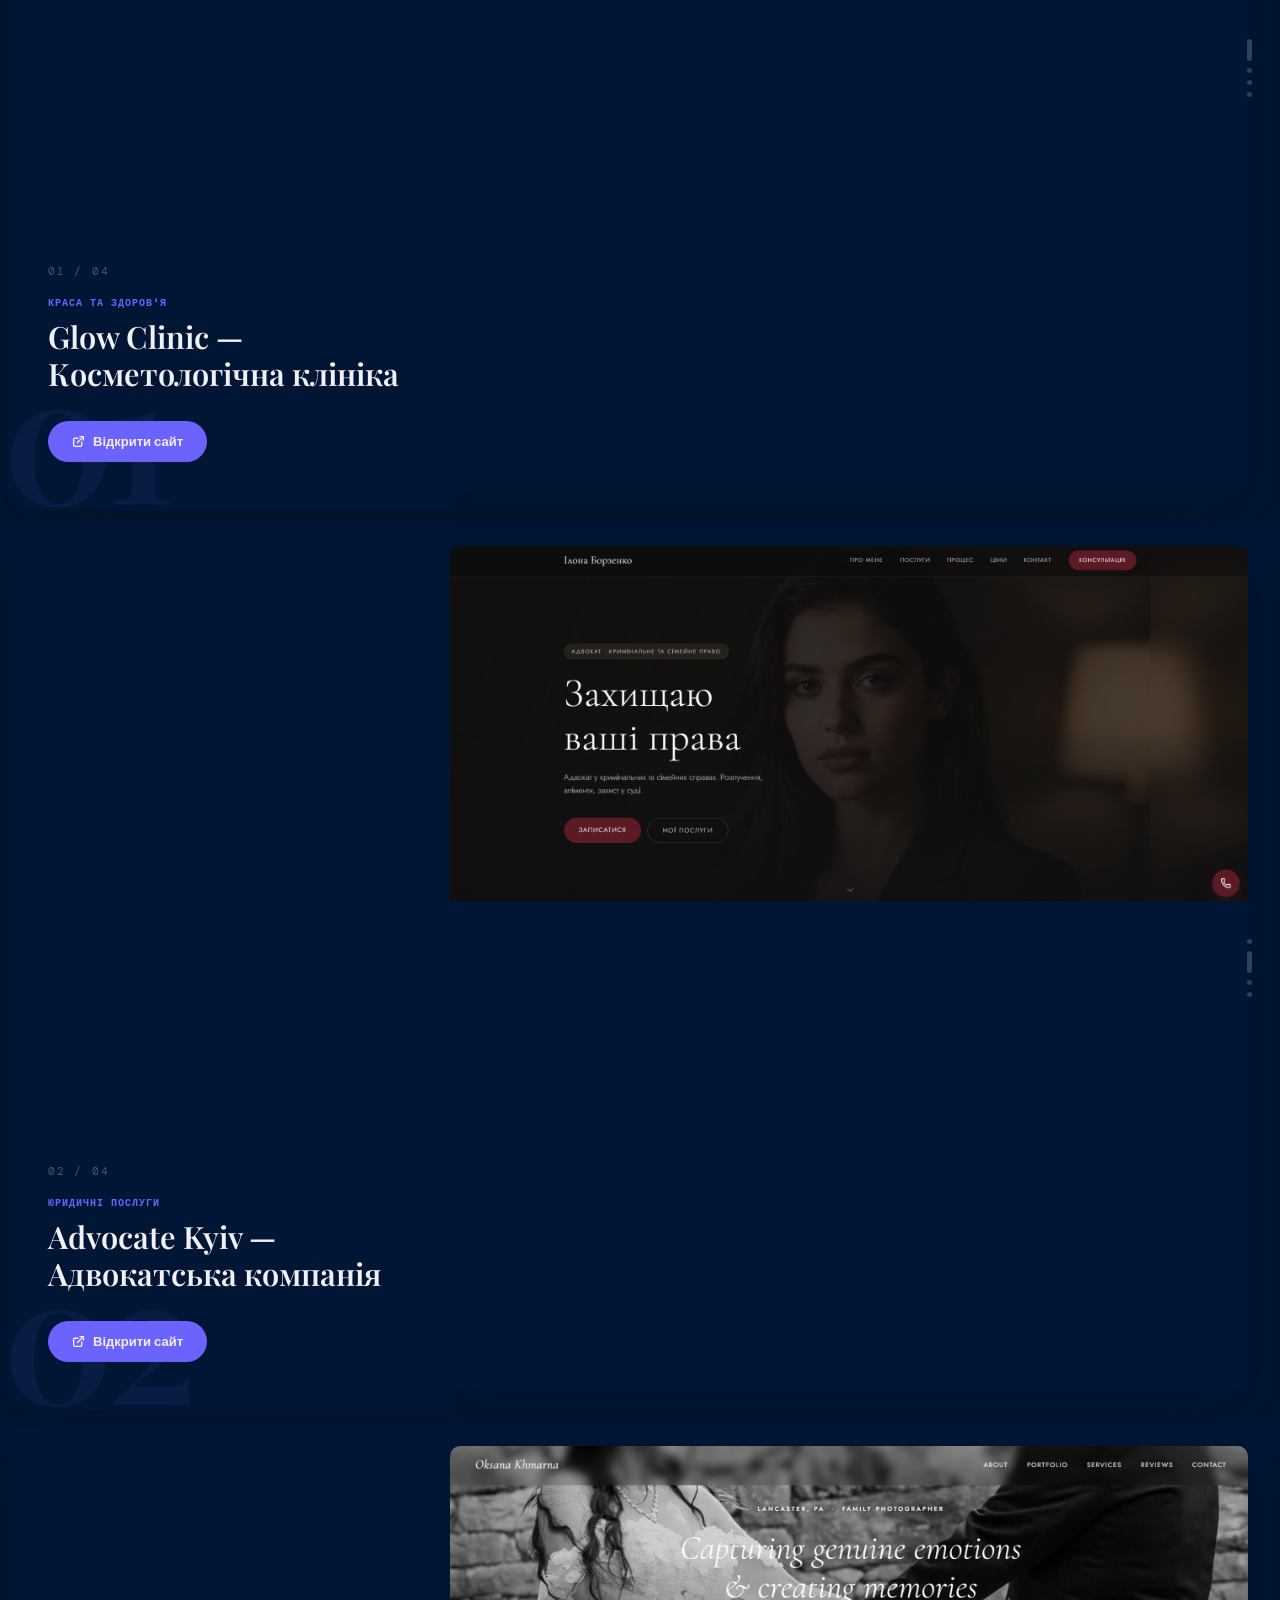
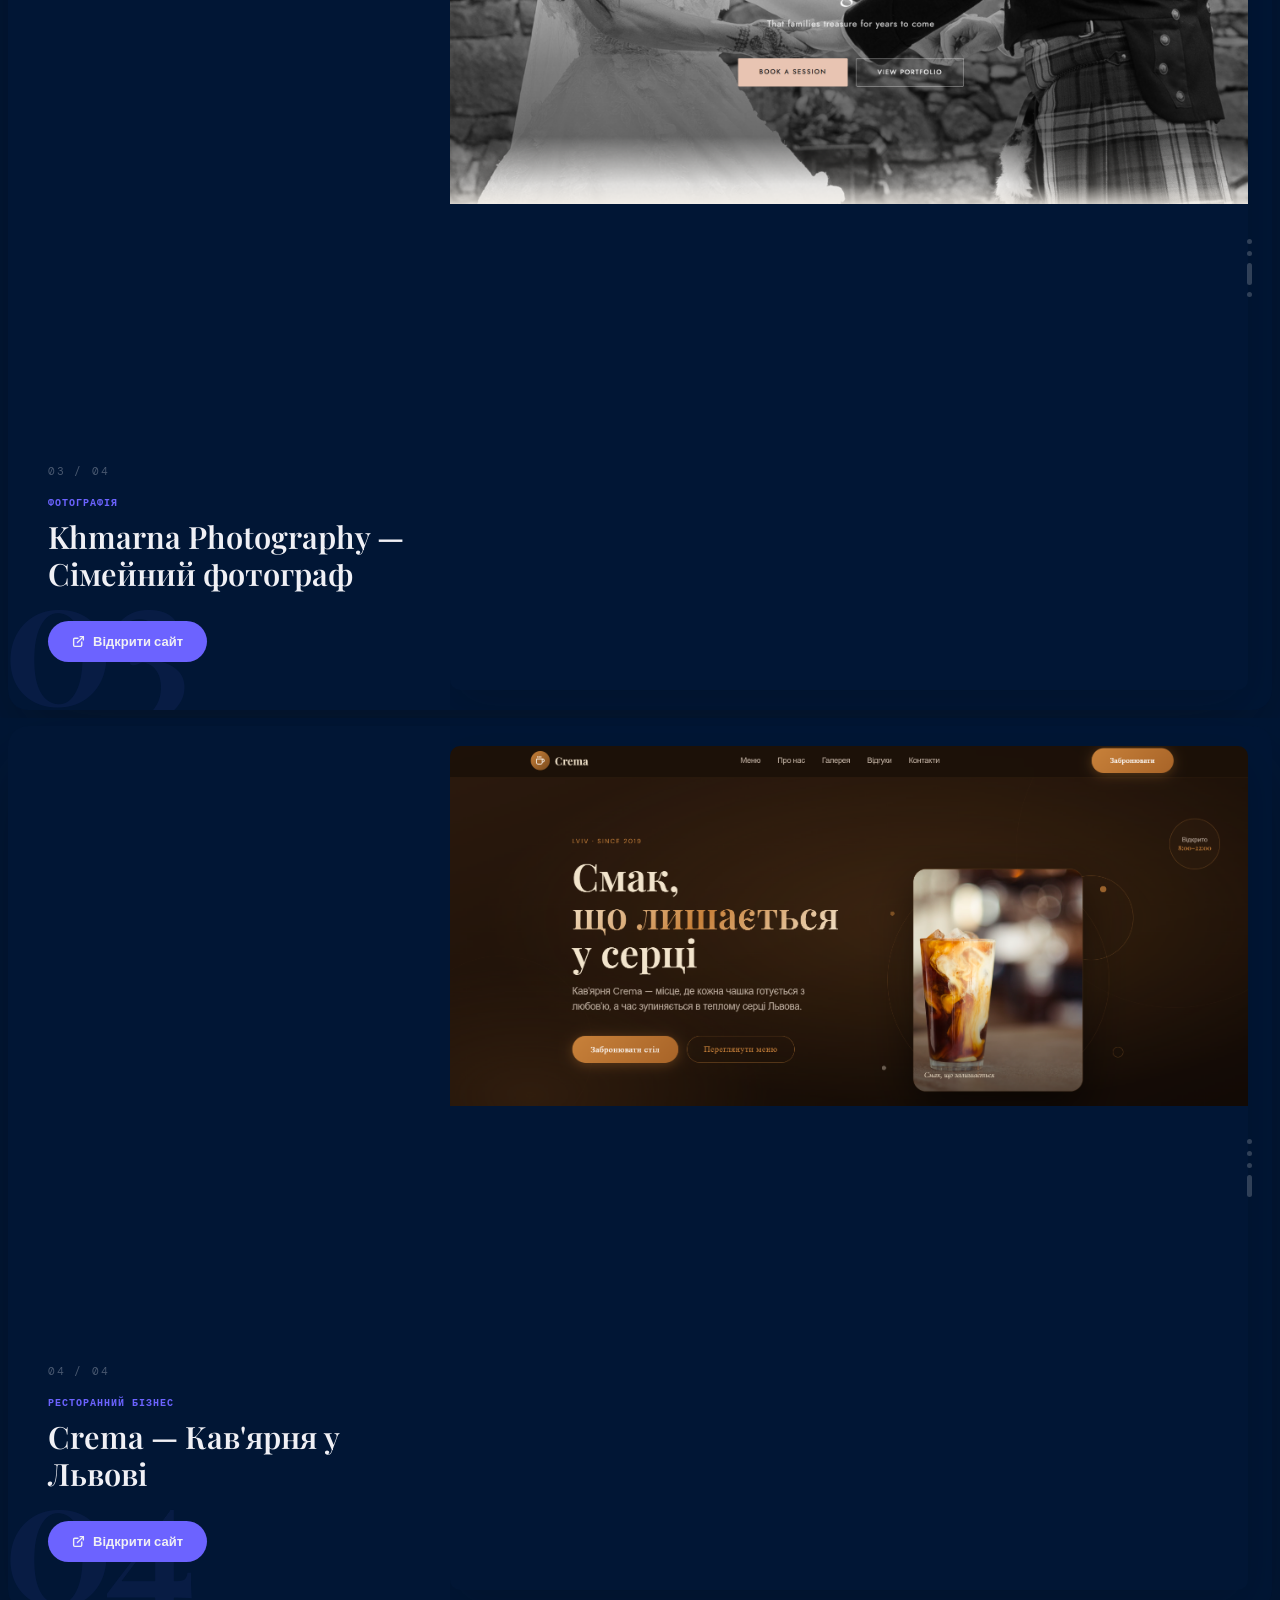
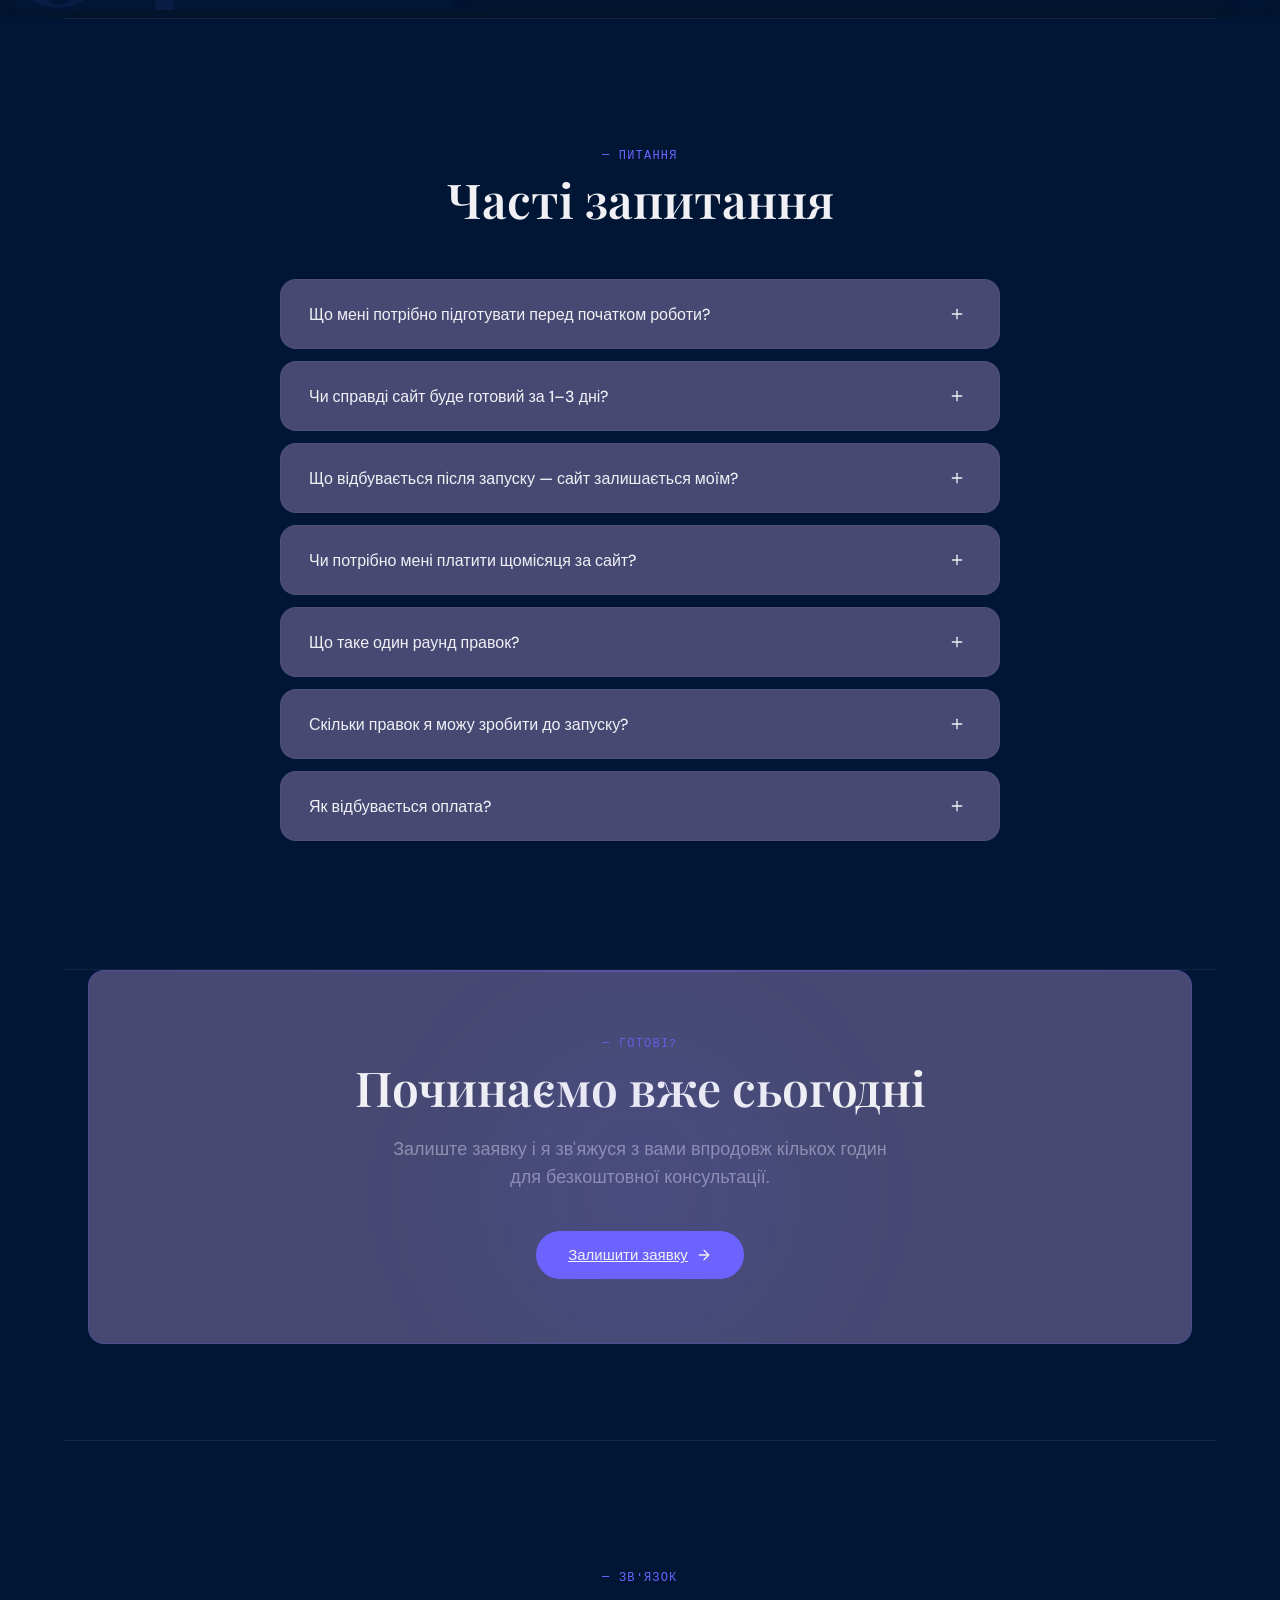
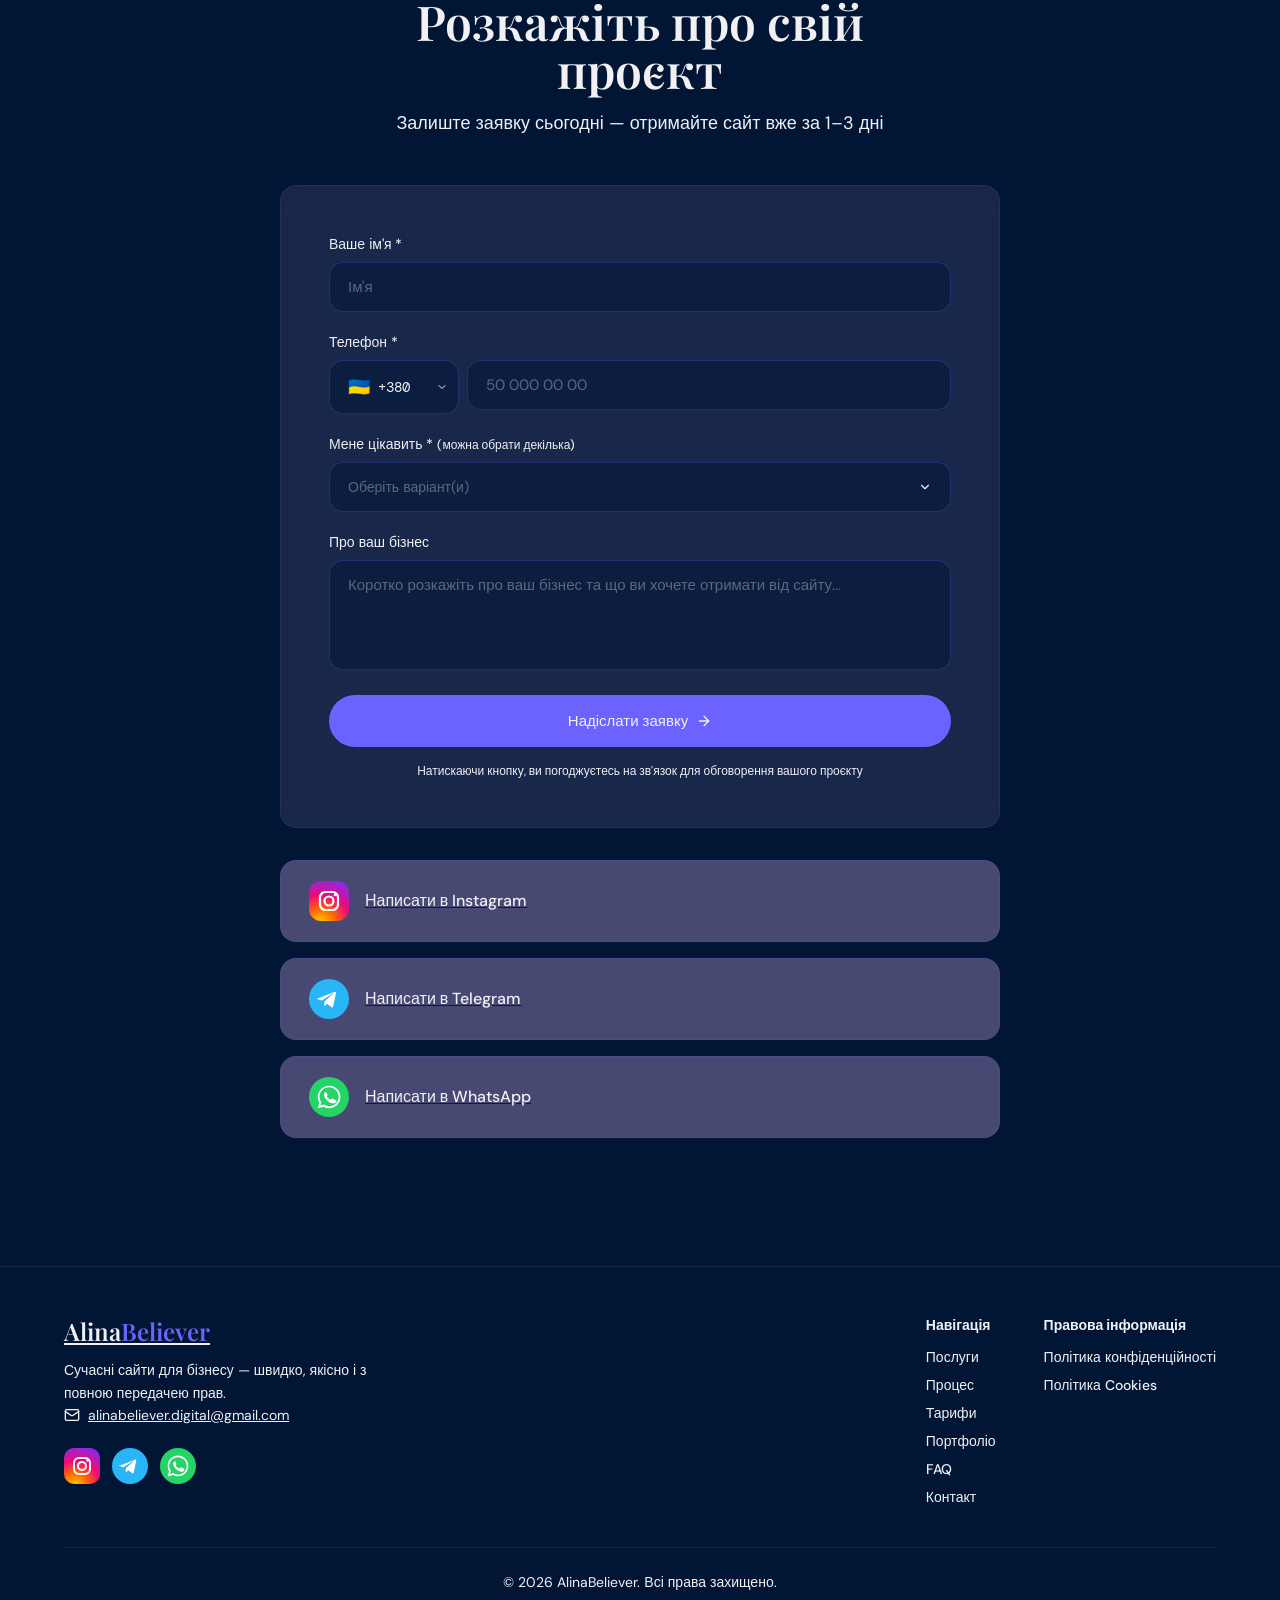
==== commit 2043606d: "Add error message for request submission failure Added error message for failed request submission." ====
--- a/index.html
+++ b/index.html
@@ -1129,6 +1129,7 @@
 <svg id="btn-icon" xmlns="http://www.w3.org/2000/svg" width="16" height="16" viewBox="0 0 24 24" fill="none" stroke="currentColor" stroke-width="2" stroke-linecap="round" stroke-linejoin="round" aria-hidden="true"><path d="M5 12h14"/><path d="m12 5 7 7-7 7"/></svg>
 <svg class="hidden animate-spin" id="btn-loader" xmlns="http://www.w3.org/2000/svg" width="16" height="16" viewBox="0 0 24 24" fill="none" stroke="currentColor" stroke-width="2" stroke-linecap="round" stroke-linejoin="round" aria-hidden="true"><path d="M21 12a9 9 0 1 1-6.219-8.56"/></svg>
 </button>
+<p class="error-msg text-center mt-3" id="submit-error"><span id="tl-submit-err">Не вдалося надіслати заявку. Спробуйте ще раз або напишіть напряму в Telegram чи WhatsApp.</span></p>
 <p class="text-center text-muted text-xs mt-4" id="tl-disclaimer">
 Натискаючи кнопку, ви погоджуєтесь на зв'язок для обговорення вашого проєкту
 </p>
@@ -1396,6 +1397,7 @@
 form_msg:'Про ваш бізнес', form_msg_ph:'Коротко розкажіть про ваш бізнес та що ви хочете отримати від сайту...',
 form_submit:'Надіслати заявку', form_sending:'Надсилаємо...',
 form_disclaimer:"Натискаючи кнопку, ви погоджуєтесь на зв'язок для обговорення вашого проєкту",
+form_submit_err:"Не вдалося надіслати заявку. Спробуйте ще раз або напишіть напряму в Telegram чи WhatsApp.",
 form_success_t:'Заявку отримано!', form_success_p:"Я зв'яжуся з вами найближчим часом. Дякую!",
 tg_btn:'Написати в Telegram', ig_btn:'Написати в Instagram', email_btn:'alinabeliever.digital@gmail.com',
 wa_btn:'Написати в WhatsApp',
@@ -1507,6 +1509,7 @@
 form_msg:'About your business', form_msg_ph:'Briefly tell me about your business and what you want from the website...',
 form_submit:'Send request', form_sending:'Sending...',
 form_disclaimer:'By clicking the button, you agree to be contacted to discuss your project',
+form_submit_err:'Failed to send your request. Please try again or message us directly on Telegram or WhatsApp.',
 form_success_t:'Request received!', form_success_p:"I'll get back to you soon. Thank you!",
 tg_btn:'Message on Telegram', ig_btn:'Message on Instagram', email_btn:'alinabeliever.digital@gmail.com',
 wa_btn:'Message on WhatsApp',
@@ -1657,6 +1660,7 @@
 if(msgArea) msgArea.placeholder = t.form_msg_ph;
 setText('tl-submit', t.form_submit);
 setText('tl-disclaimer', t.form_disclaimer);
+setText('tl-submit-err', t.form_submit_err);
 setText('tl-success-t', t.form_success_t);
 setText('tl-success-p', t.form_success_p);
 setText('tl-ig-btn', t.ig_btn);
@@ -1728,8 +1732,10 @@
 }, { threshold: 0.1 });
 reveals.forEach(el => observer.observe(el));
 const form = document.getElementById('contact-form');
+const formLoadTime = Date.now();
 form.addEventListener('submit', async (e) => {
 e.preventDefault();
+document.getElementById('submit-error').classList.remove('show');
 let valid = true;
 const name = document.getElementById('name');
 const nameError = document.getElementById('name-error');
@@ -1763,6 +1769,13 @@
 planError.classList.remove('show');
 }
 if (!valid) return;
+// Anti-bot time-trap: a real visitor needs a few seconds to fill the form.
+// Bots that auto-submit instantly are silently dropped without hitting Formspree.
+if (Date.now() - formLoadTime < 3000) {
+form.style.display = 'none';
+document.getElementById('success-banner').classList.add('show');
+return;
+}
 const btn = document.getElementById('submit-btn');
 const btnText = document.getElementById('btn-text');
 const btnIcon = document.getElementById('btn-icon');
@@ -1785,8 +1798,7 @@
 throw new Error('Server error');
 }
 } catch (err) {
-form.style.display = 'none';
-document.getElementById('success-banner').classList.add('show');
+document.getElementById('submit-error').classList.add('show');
 } finally {
 btn.disabled = false;
 btnText.textContent = 'Надіслати заявку';
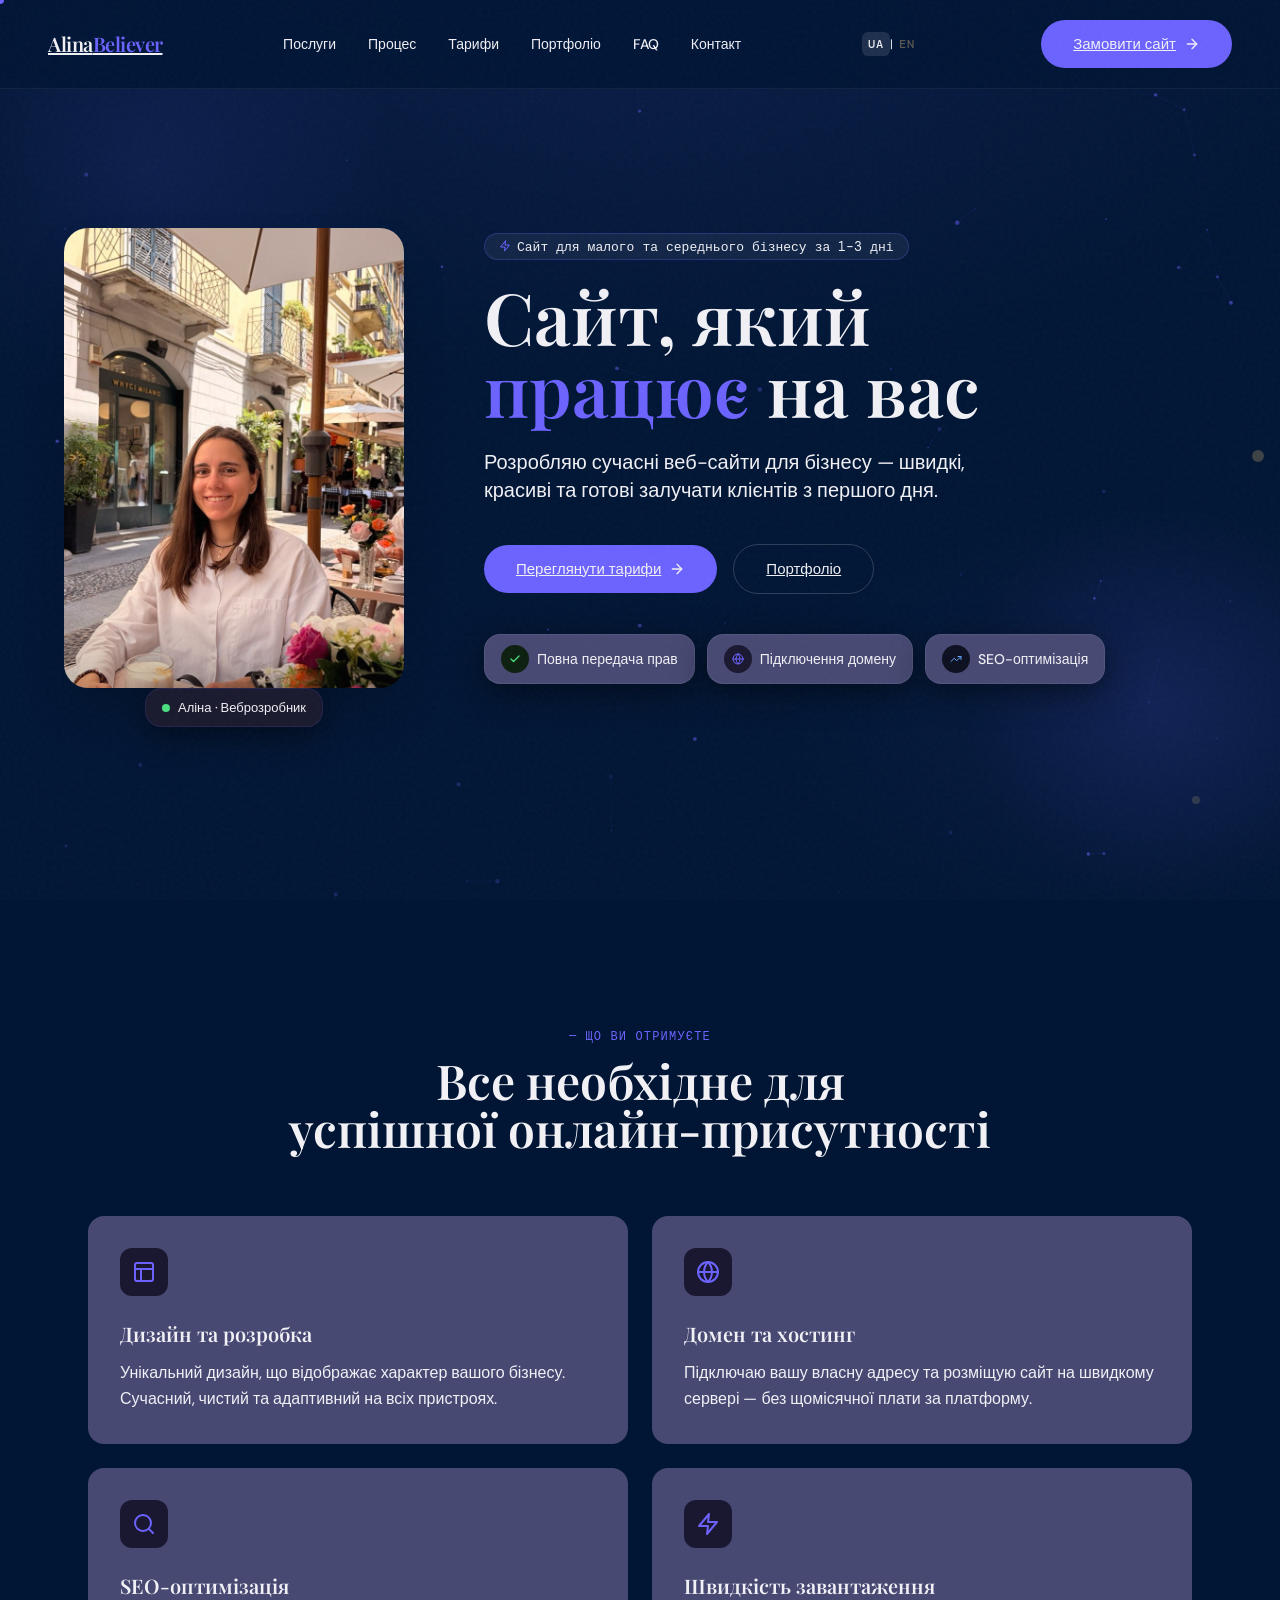
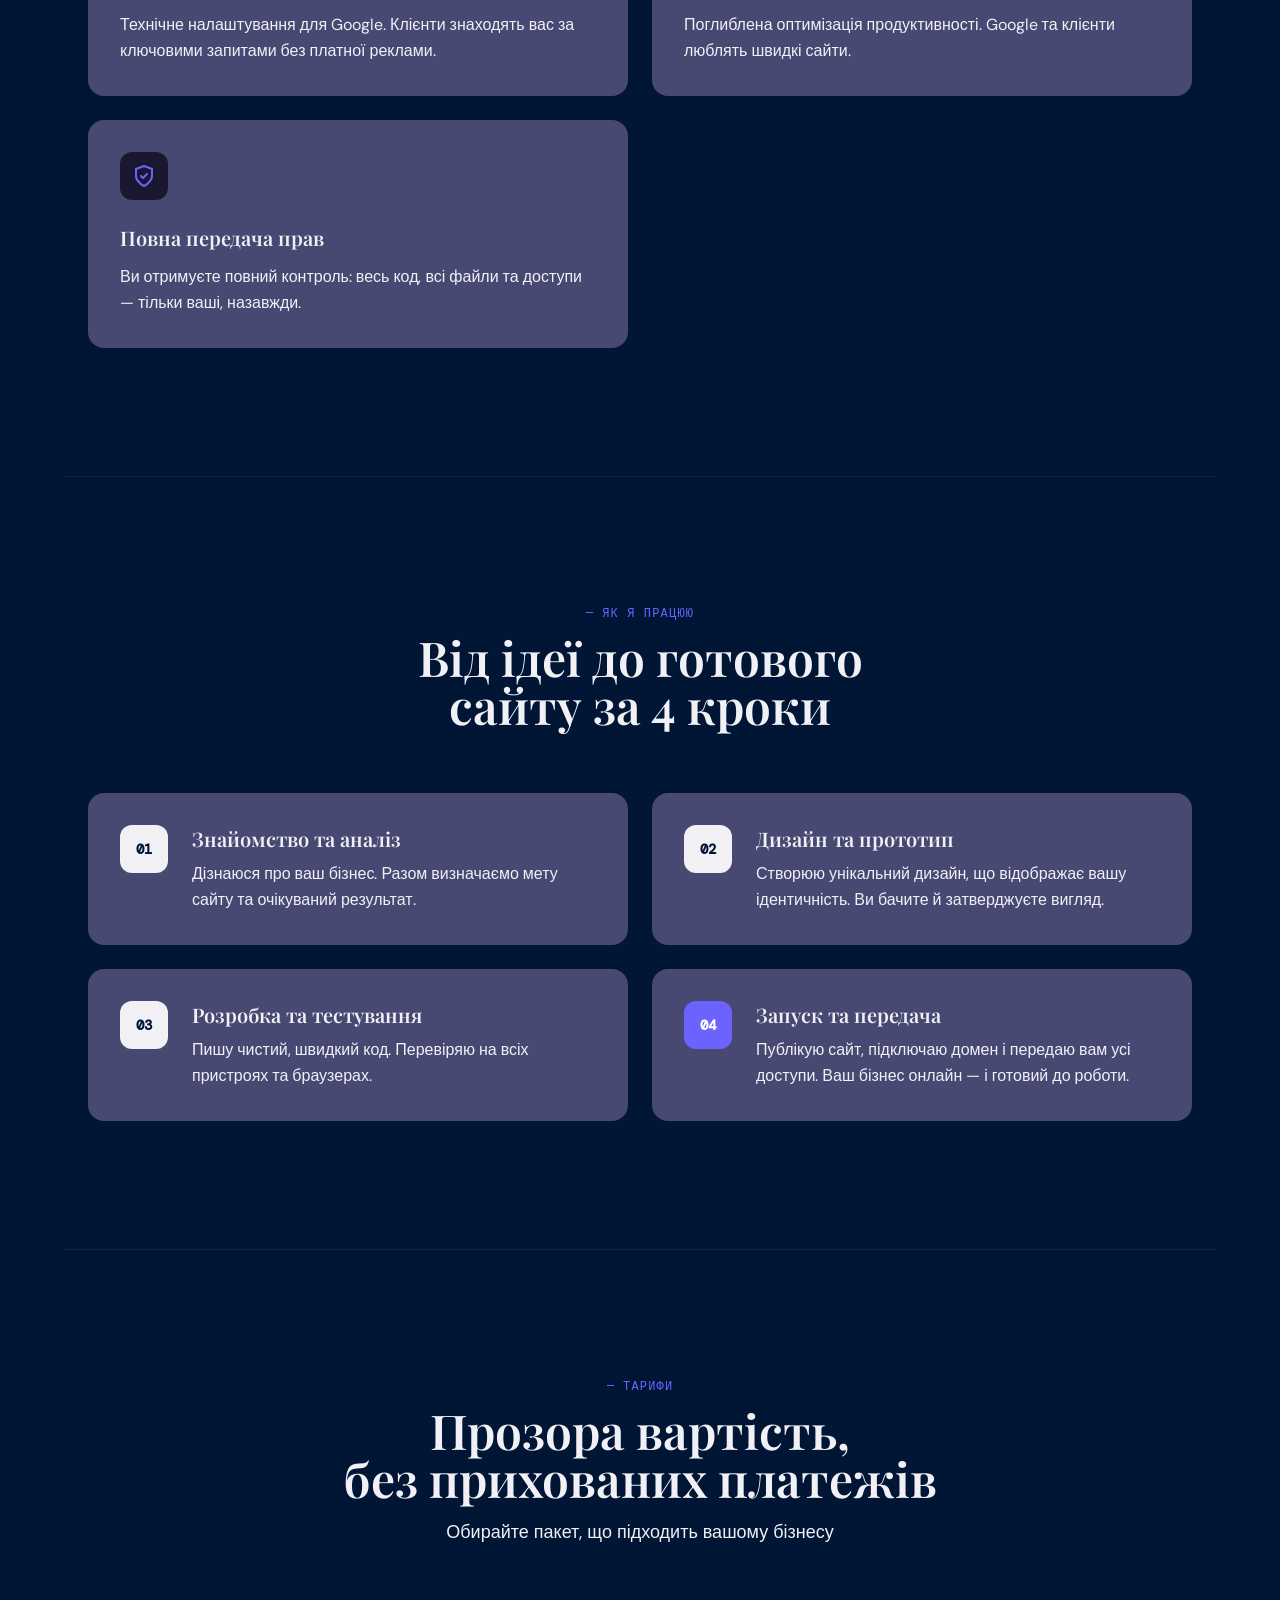
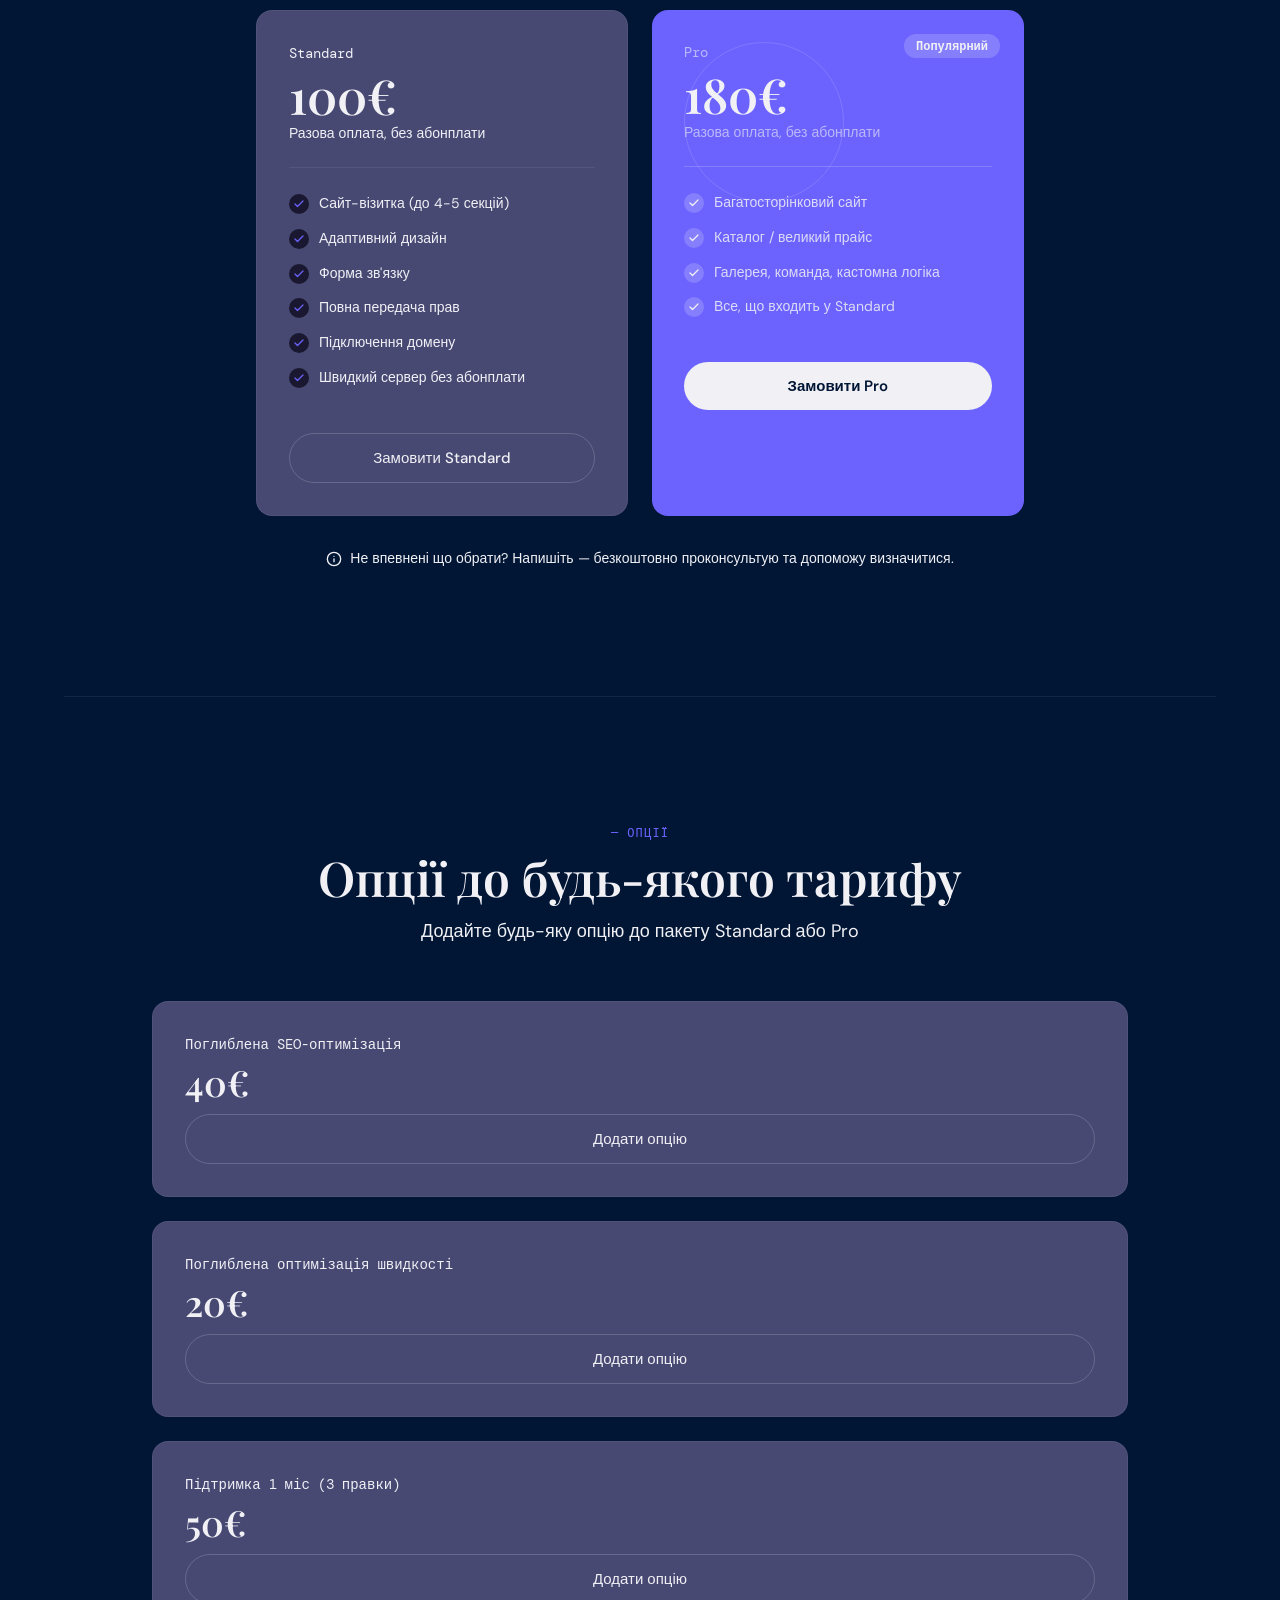
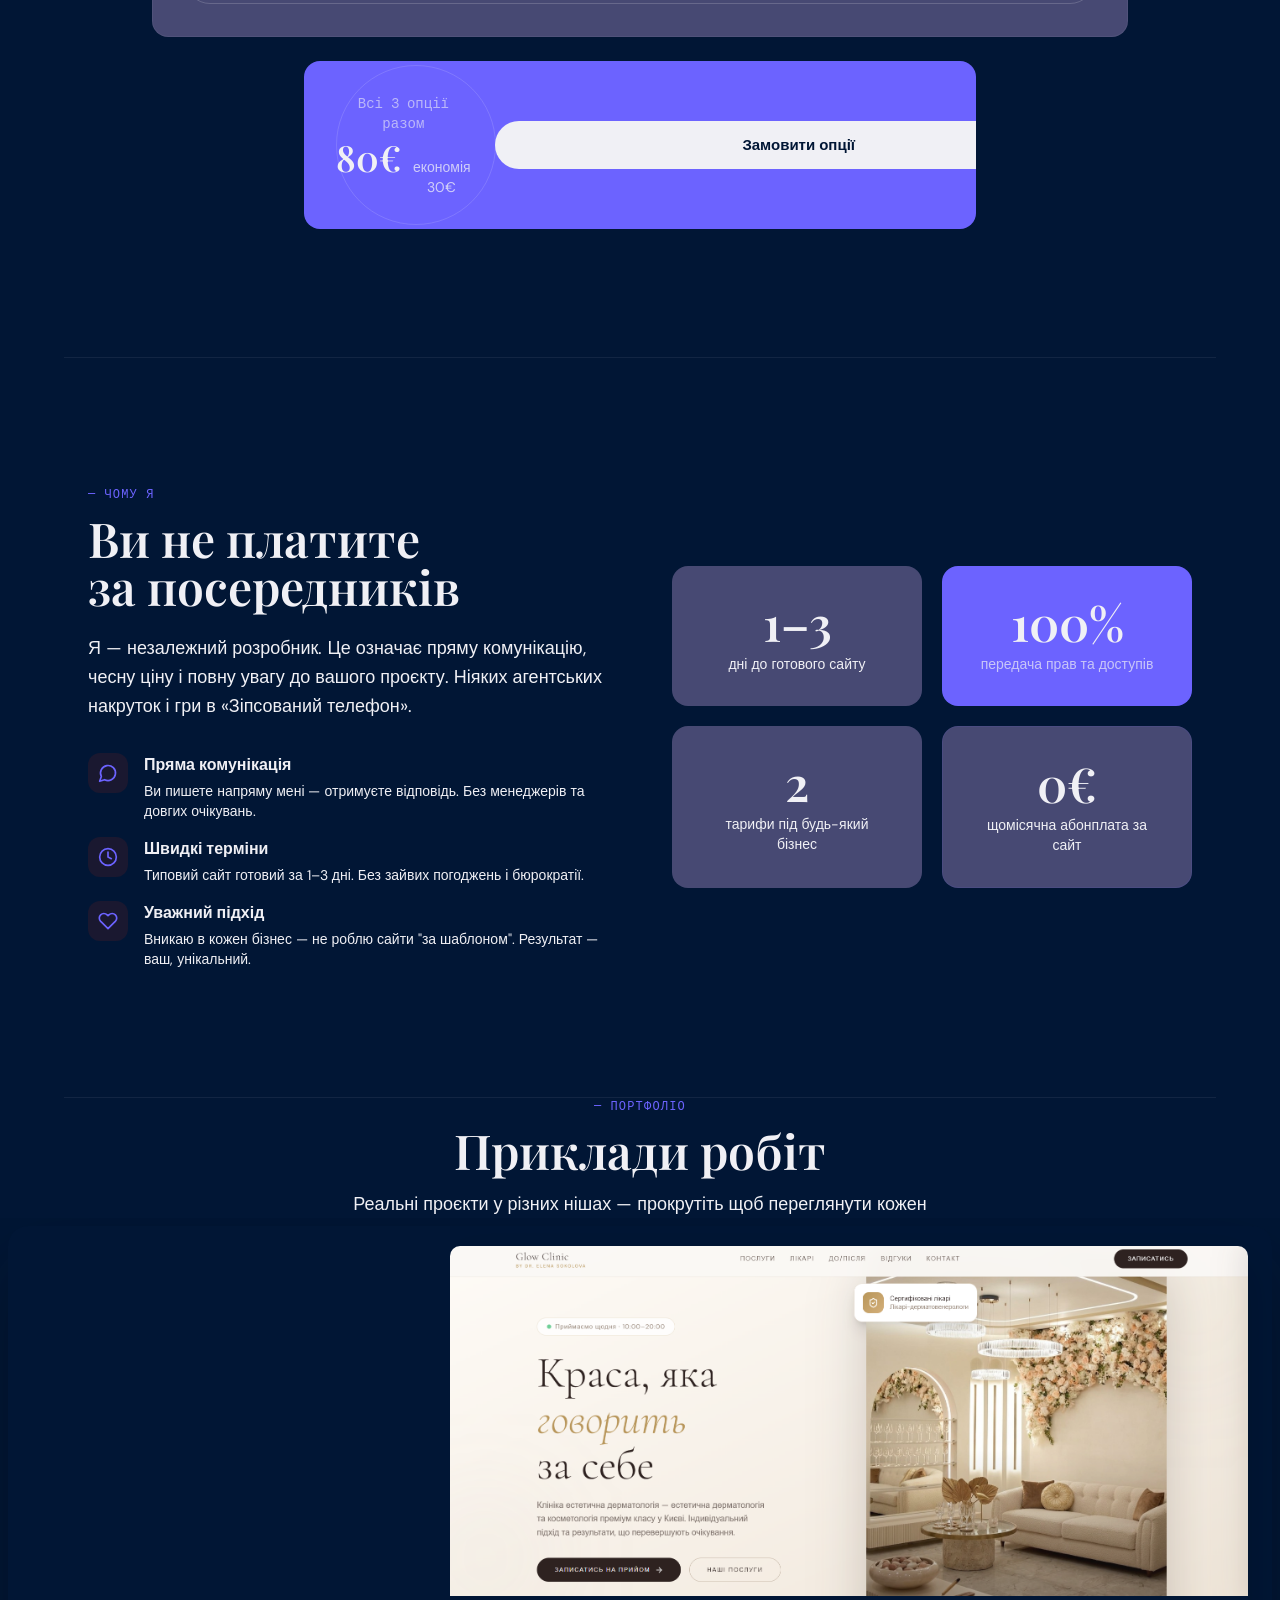
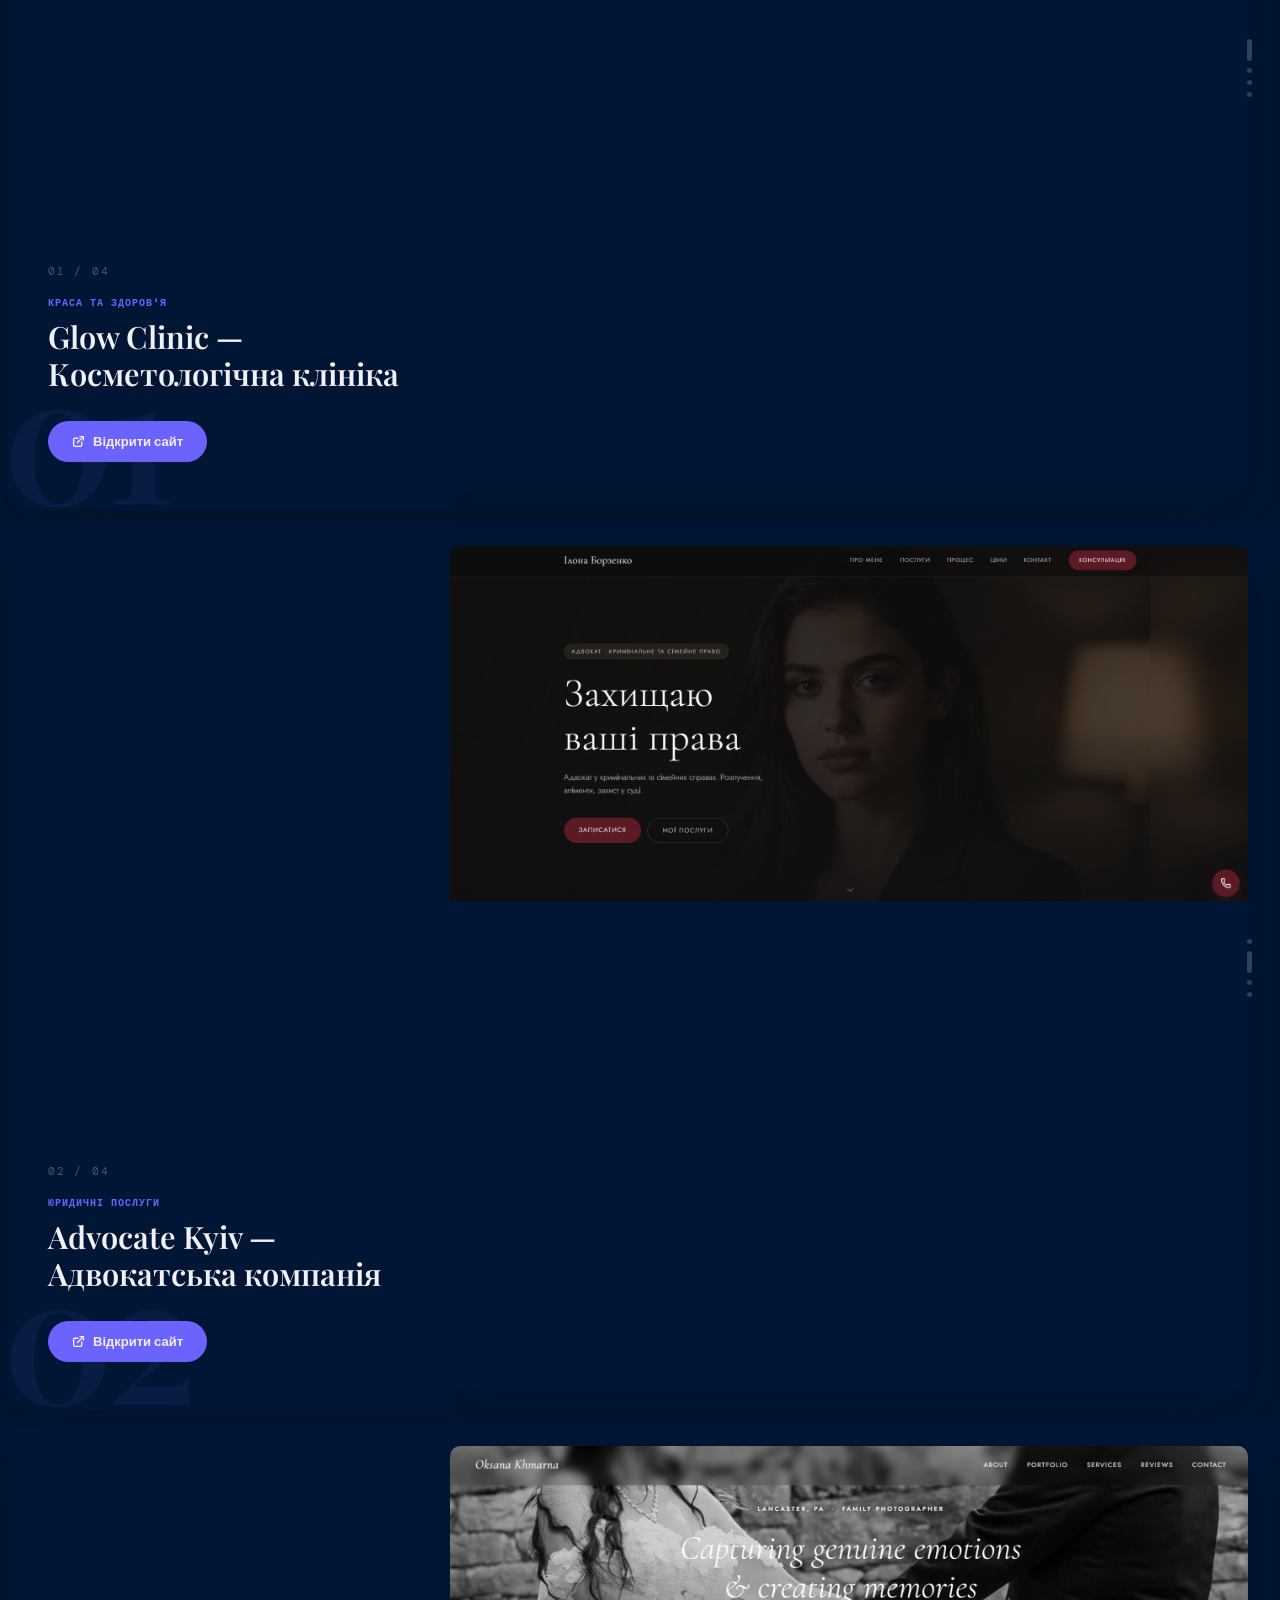
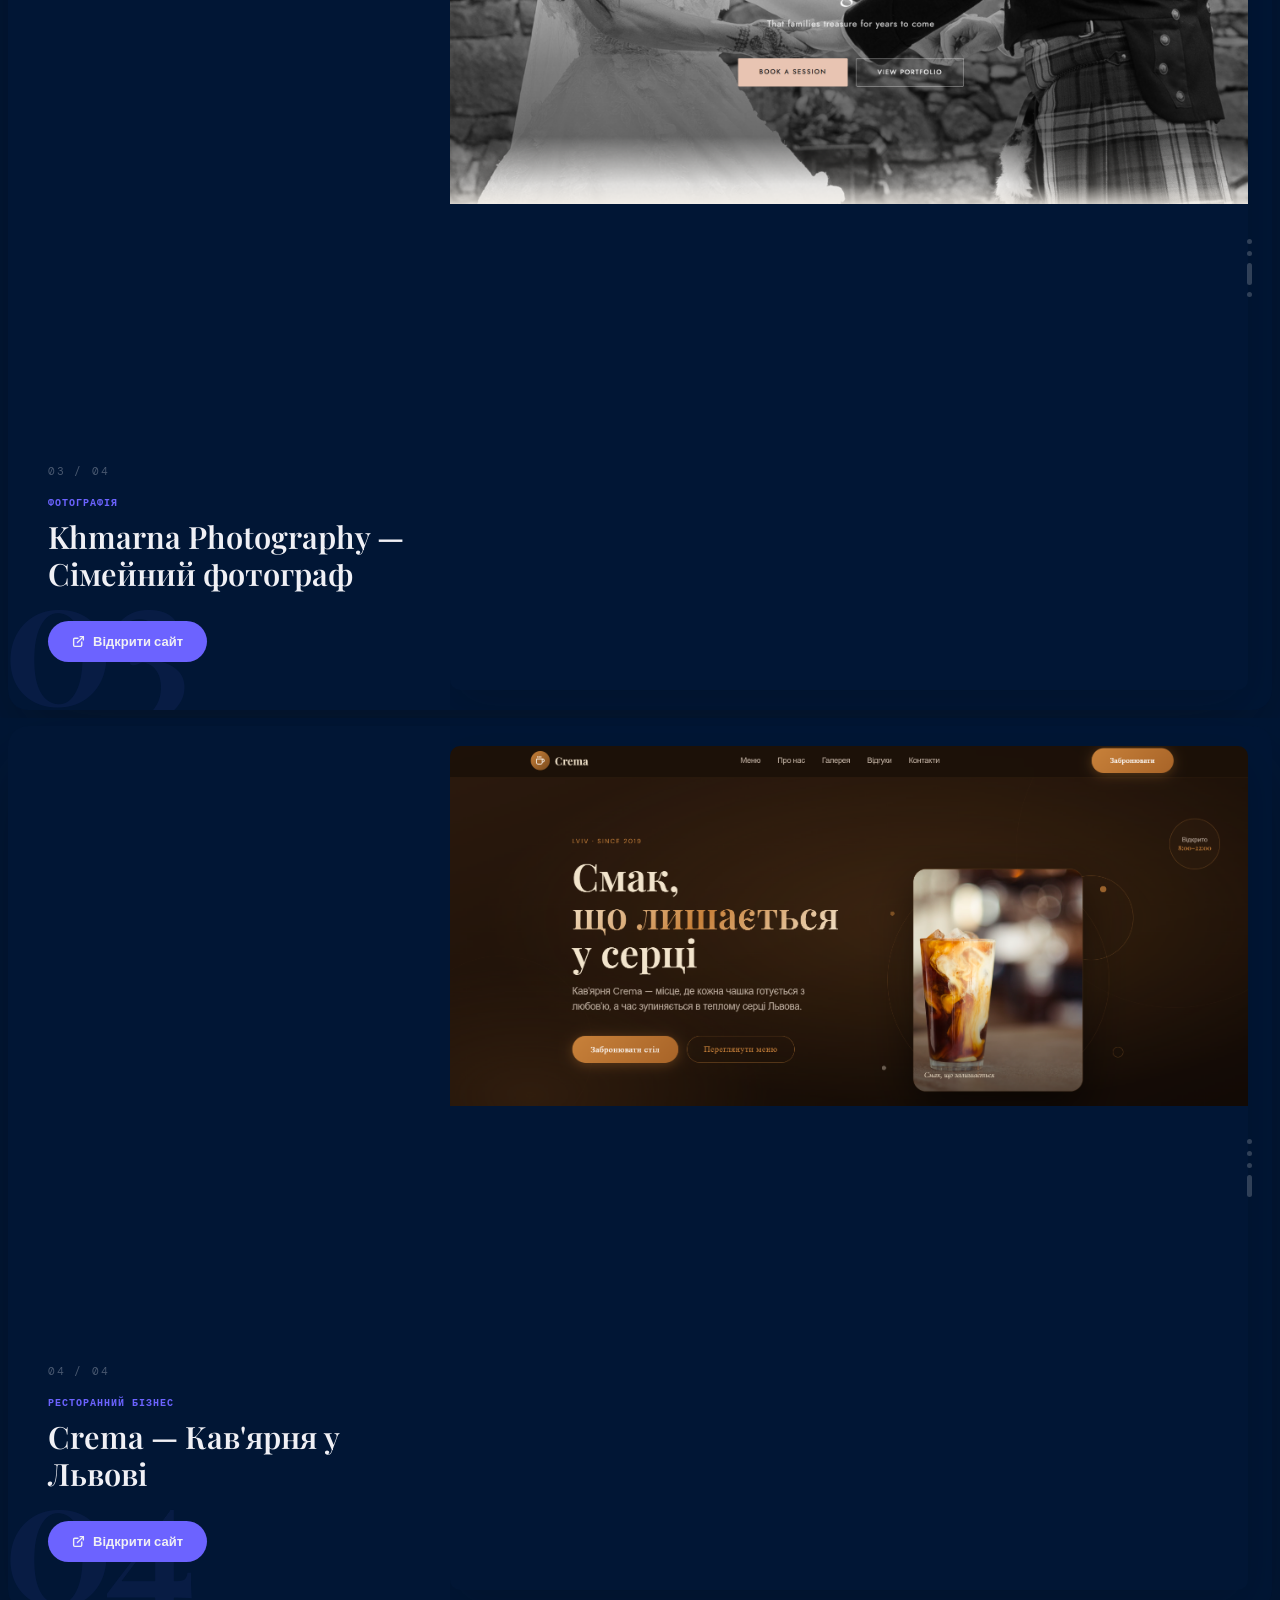
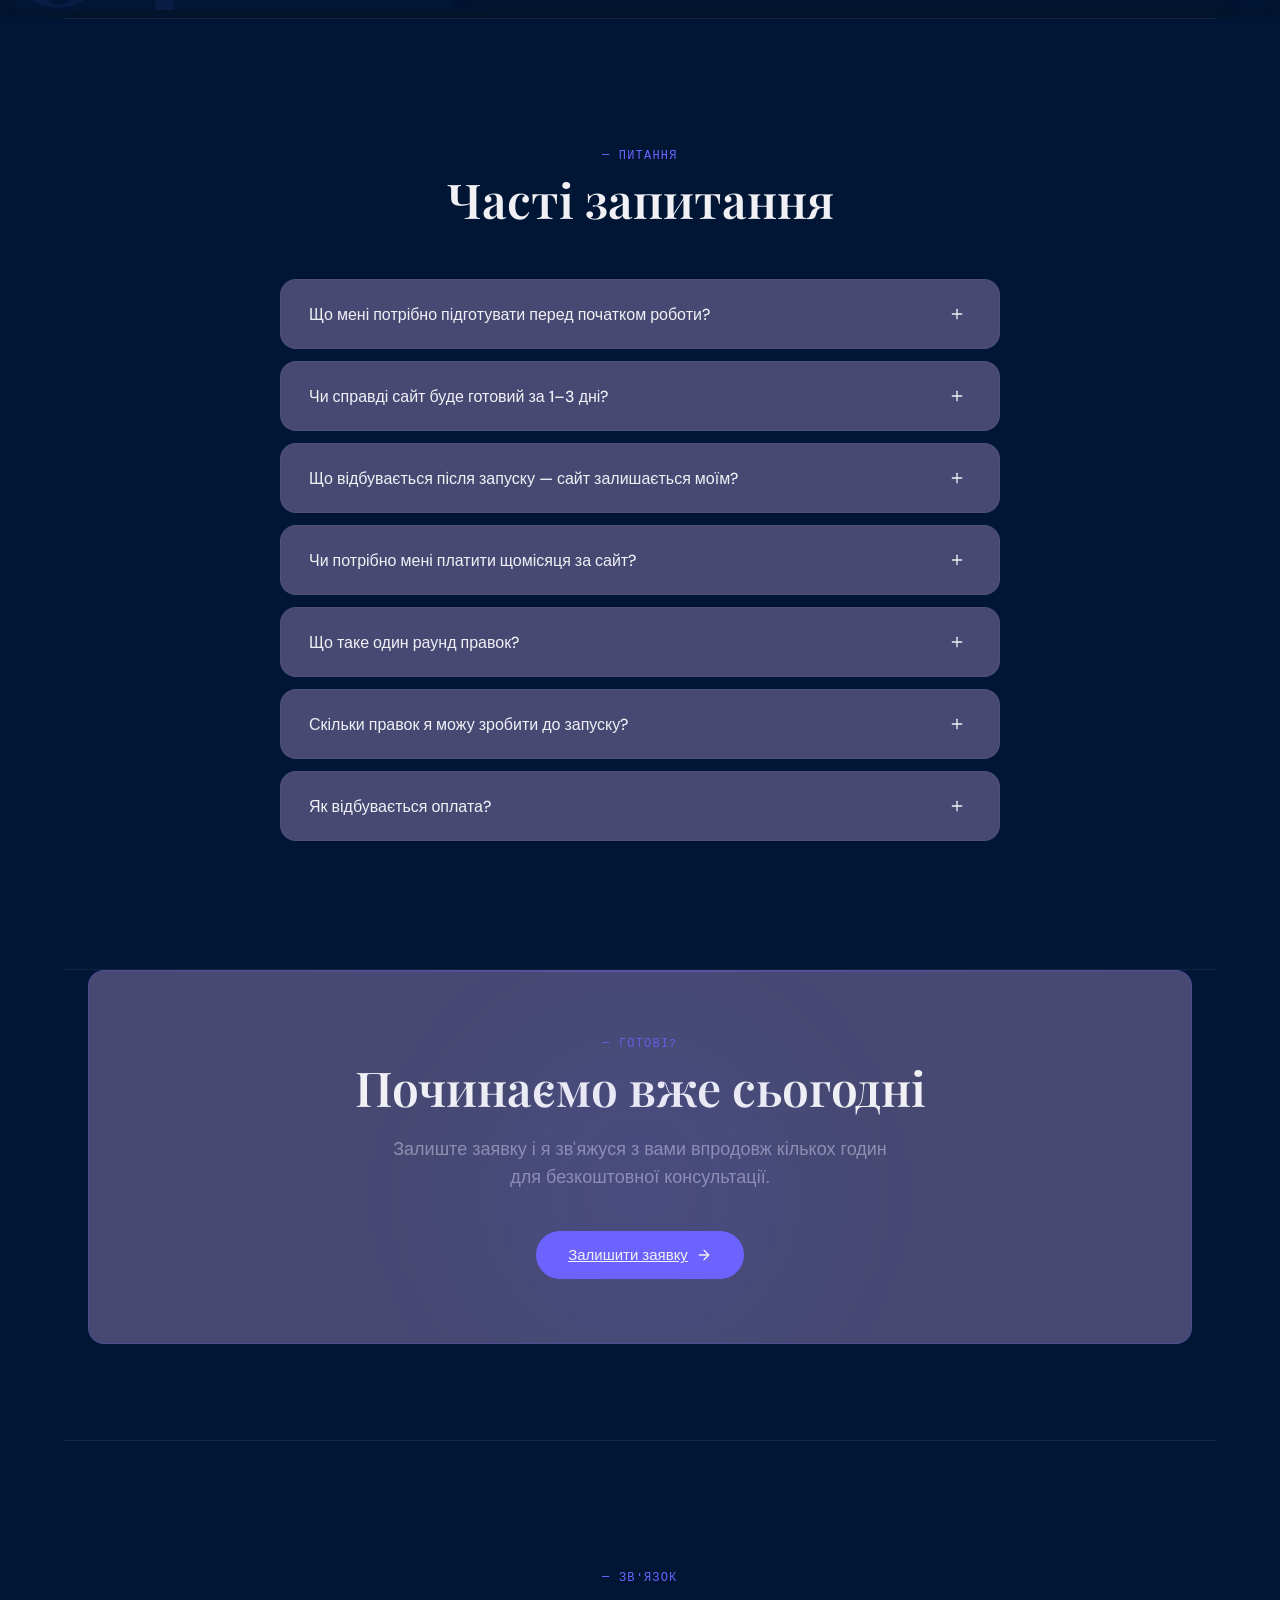
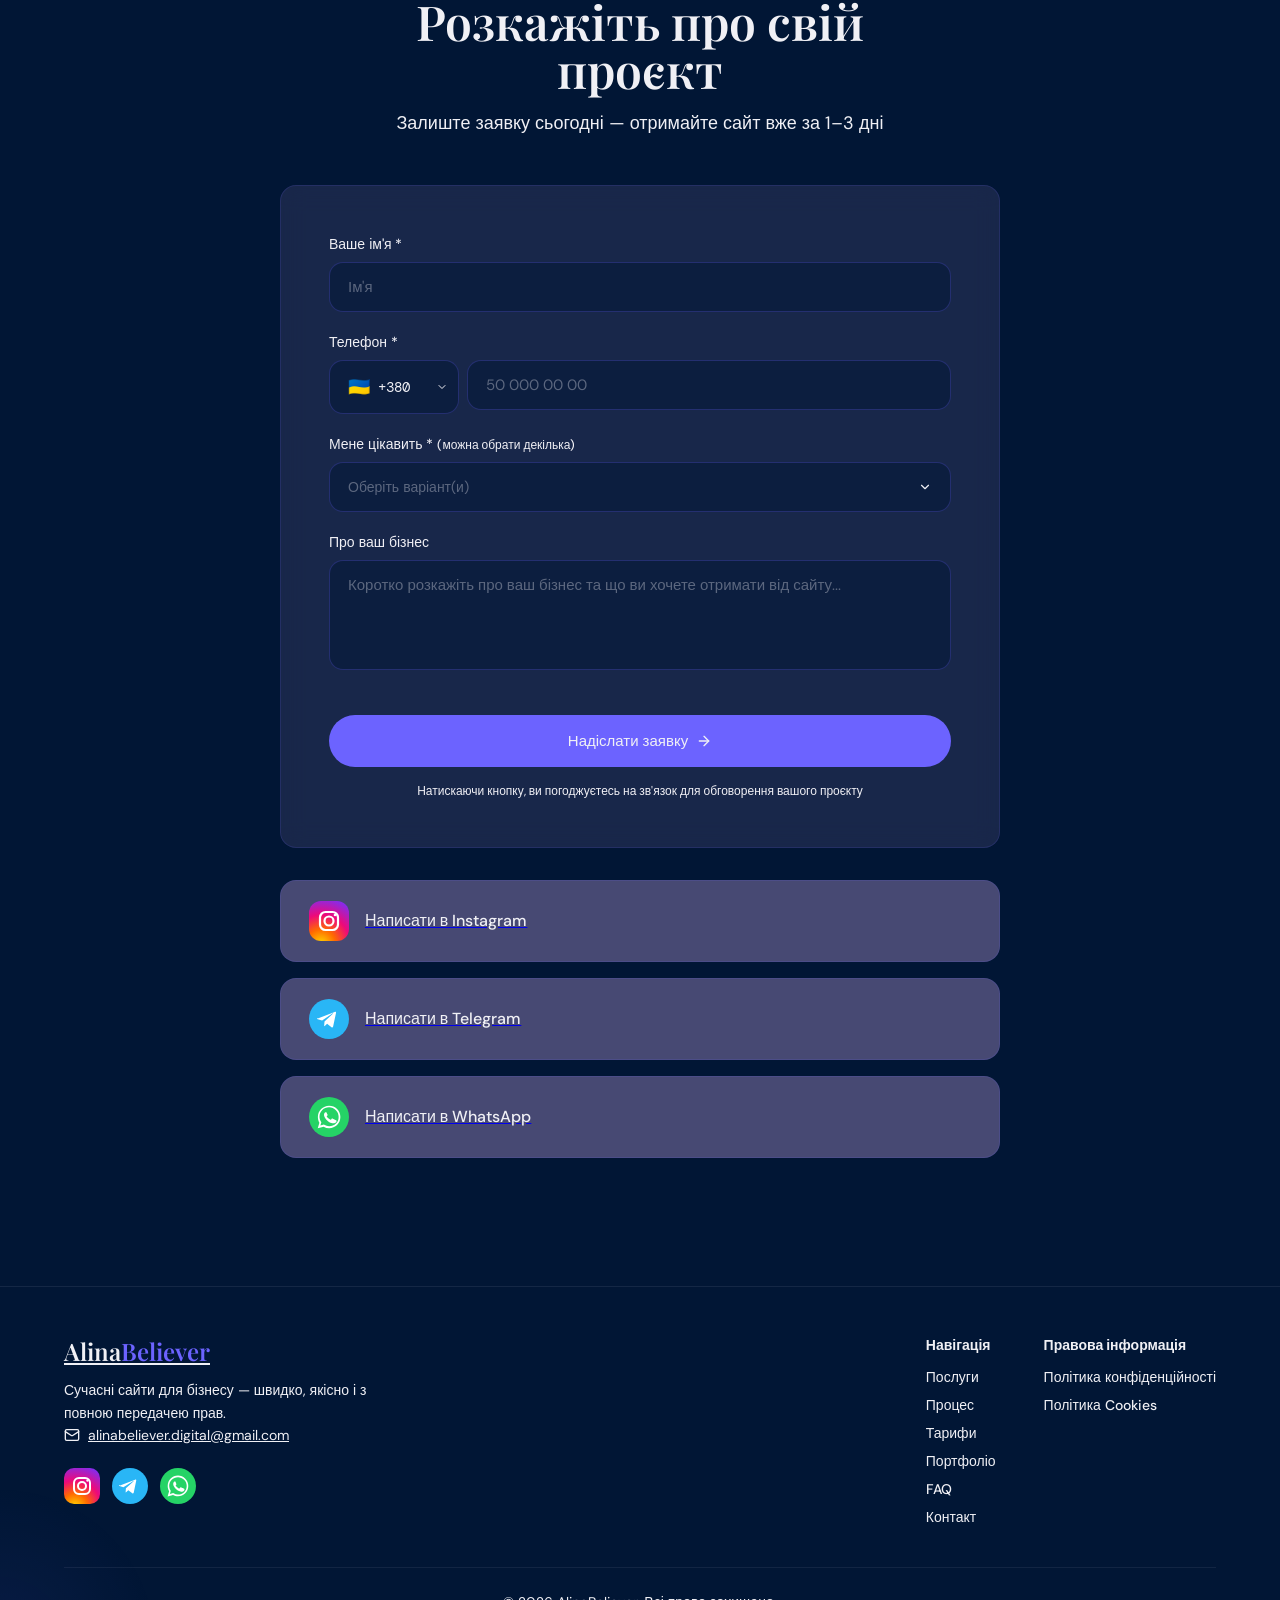
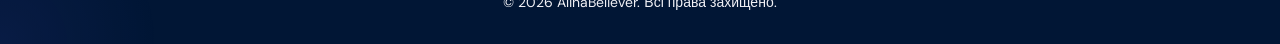
==== commit 64587ff8: "Add Google reCAPTCHA to contact form" ====
--- a/index.html
+++ b/index.html
@@ -42,7 +42,9 @@
 <link rel="preload" href="photo.jpg" as="image" fetchpriority="high">
 <link rel="dns-prefetch" href="https://formspree.io">
 <link rel="dns-prefetch" href="https://fonts.gstatic.com">
+<link rel="dns-prefetch" href="https://www.google.com">
 <link rel="stylesheet" href="style.css" />
+<script src="https://www.google.com/recaptcha/api.js" async defer></script>
 <!-- Schema.org structured data -->
 <script type="application/ld+json">
 {
@@ -1120,6 +1122,10 @@
 <div class="mb-5">
 <label class="block text-sm font-medium mb-2" for="message" id="tl-msg-label">Про ваш бізнес</label>
 <textarea name="message" id="message" rows="4" class="form-input" placeholder="Коротко розкажіть про ваш бізнес та що ви хочете отримати від сайту..."></textarea>
+</div>
+<div class="mb-5 flex flex-col items-center">
+<div class="g-recaptcha" data-sitekey="6Le7orMtAAAAALcwFcRALYctpXG6ufonzPSoN9vz" data-theme="dark"></div>
+<p class="error-msg" id="recaptcha-error"><span id="tl-recaptcha-err">Підтвердіть, будь ласка, що ви не робот</span></p>
 </div>
 <!-- Formspree hidden field -->
 <input type="hidden" name="_subject" value="Нова заявка з сайту AlinaBeliever" />
@@ -1398,6 +1404,7 @@
 form_submit:'Надіслати заявку', form_sending:'Надсилаємо...',
 form_disclaimer:"Натискаючи кнопку, ви погоджуєтесь на зв'язок для обговорення вашого проєкту",
 form_submit_err:"Не вдалося надіслати заявку. Спробуйте ще раз або напишіть напряму в Telegram чи WhatsApp.",
+form_recaptcha_err:"Підтвердіть, будь ласка, що ви не робот",
 form_success_t:'Заявку отримано!', form_success_p:"Я зв'яжуся з вами найближчим часом. Дякую!",
 tg_btn:'Написати в Telegram', ig_btn:'Написати в Instagram', email_btn:'alinabeliever.digital@gmail.com',
 wa_btn:'Написати в WhatsApp',
@@ -1510,6 +1517,7 @@
 form_submit:'Send request', form_sending:'Sending...',
 form_disclaimer:'By clicking the button, you agree to be contacted to discuss your project',
 form_submit_err:'Failed to send your request. Please try again or message us directly on Telegram or WhatsApp.',
+form_recaptcha_err:'Please confirm you are not a robot',
 form_success_t:'Request received!', form_success_p:"I'll get back to you soon. Thank you!",
 tg_btn:'Message on Telegram', ig_btn:'Message on Instagram', email_btn:'alinabeliever.digital@gmail.com',
 wa_btn:'Message on WhatsApp',
@@ -1661,6 +1669,7 @@
 setText('tl-submit', t.form_submit);
 setText('tl-disclaimer', t.form_disclaimer);
 setText('tl-submit-err', t.form_submit_err);
+setText('tl-recaptcha-err', t.form_recaptcha_err);
 setText('tl-success-t', t.form_success_t);
 setText('tl-success-p', t.form_success_p);
 setText('tl-ig-btn', t.ig_btn);
@@ -1736,6 +1745,7 @@
 form.addEventListener('submit', async (e) => {
 e.preventDefault();
 document.getElementById('submit-error').classList.remove('show');
+document.getElementById('recaptcha-error').classList.remove('show');
 let valid = true;
 const name = document.getElementById('name');
 const nameError = document.getElementById('name-error');
@@ -1774,6 +1784,10 @@
 if (Date.now() - formLoadTime < 3000) {
 form.style.display = 'none';
 document.getElementById('success-banner').classList.add('show');
+return;
+}
+if (typeof grecaptcha === 'undefined' || !grecaptcha.getResponse()) {
+document.getElementById('recaptcha-error').classList.add('show');
 return;
 }
 const btn = document.getElementById('submit-btn');
@@ -1799,6 +1813,7 @@
 }
 } catch (err) {
 document.getElementById('submit-error').classList.add('show');
+if (typeof grecaptcha !== 'undefined') grecaptcha.reset();
 } finally {
 btn.disabled = false;
 btnText.textContent = 'Надіслати заявку';
